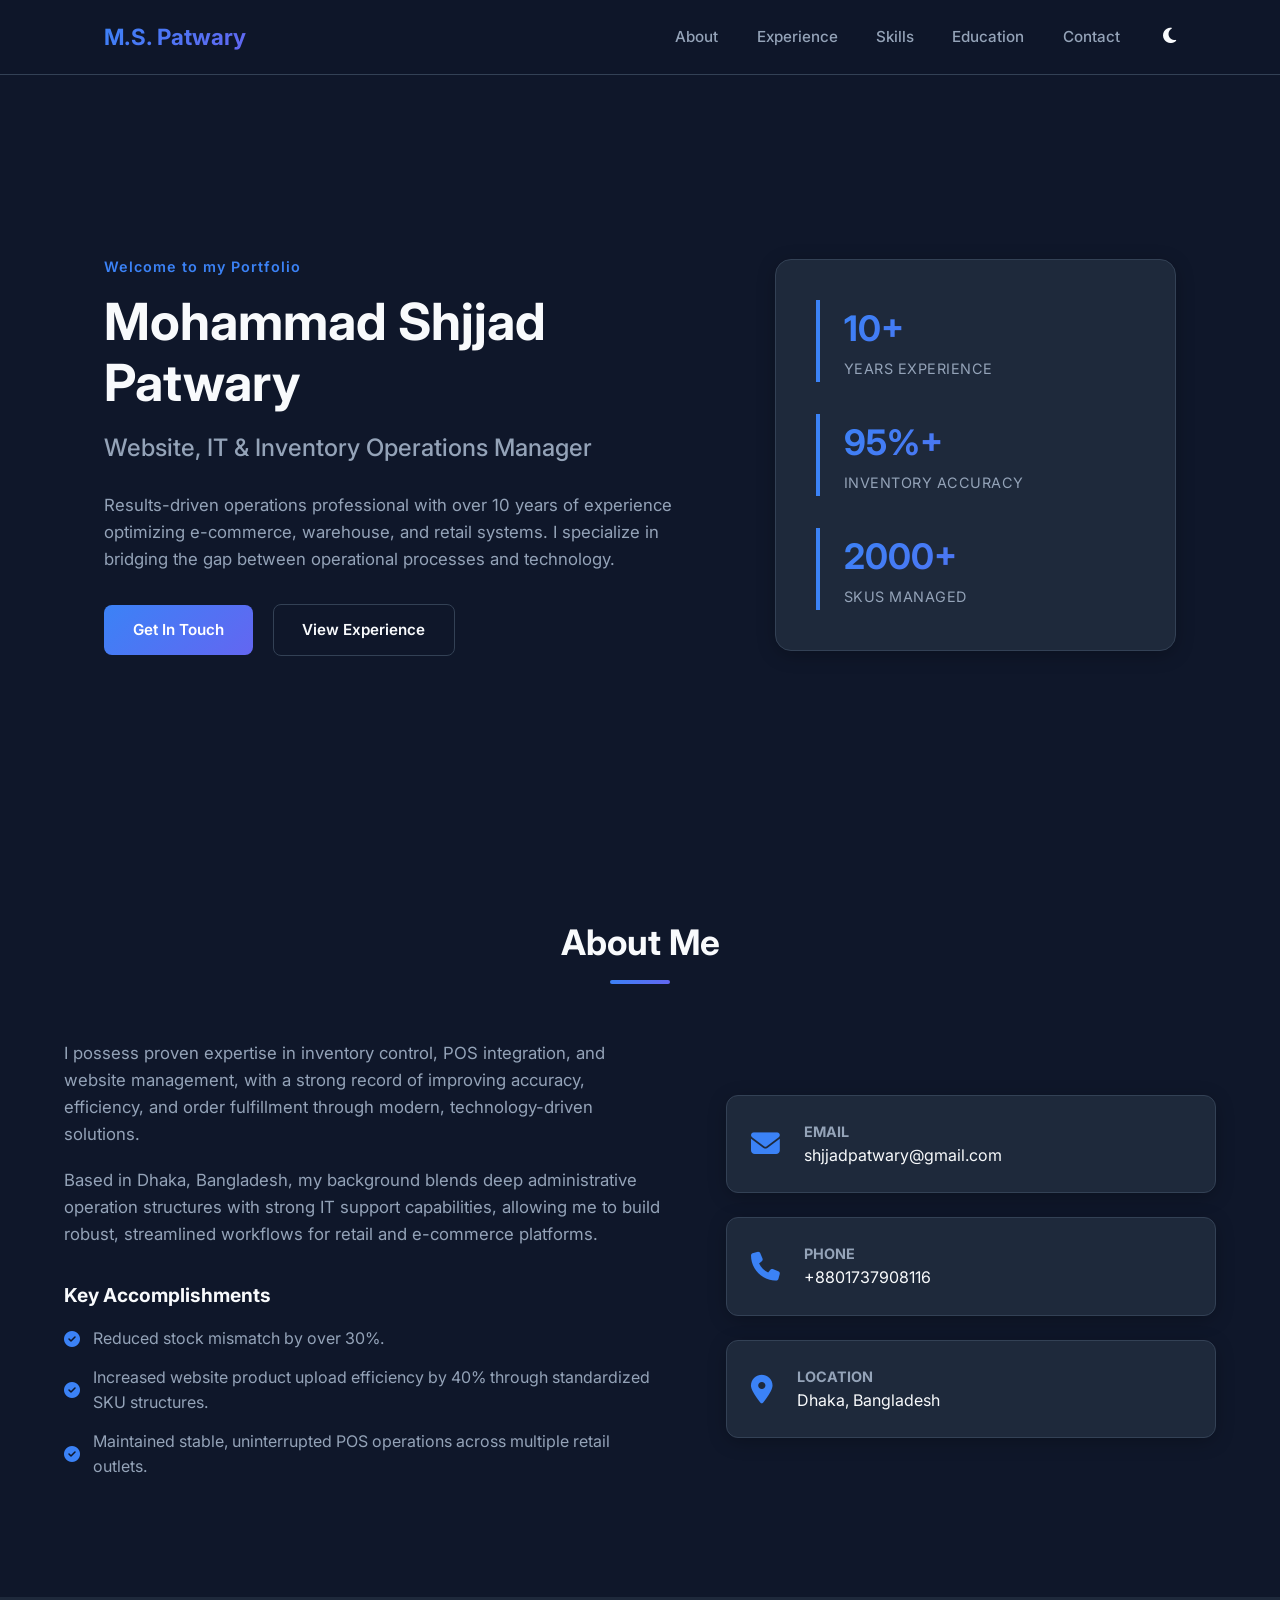
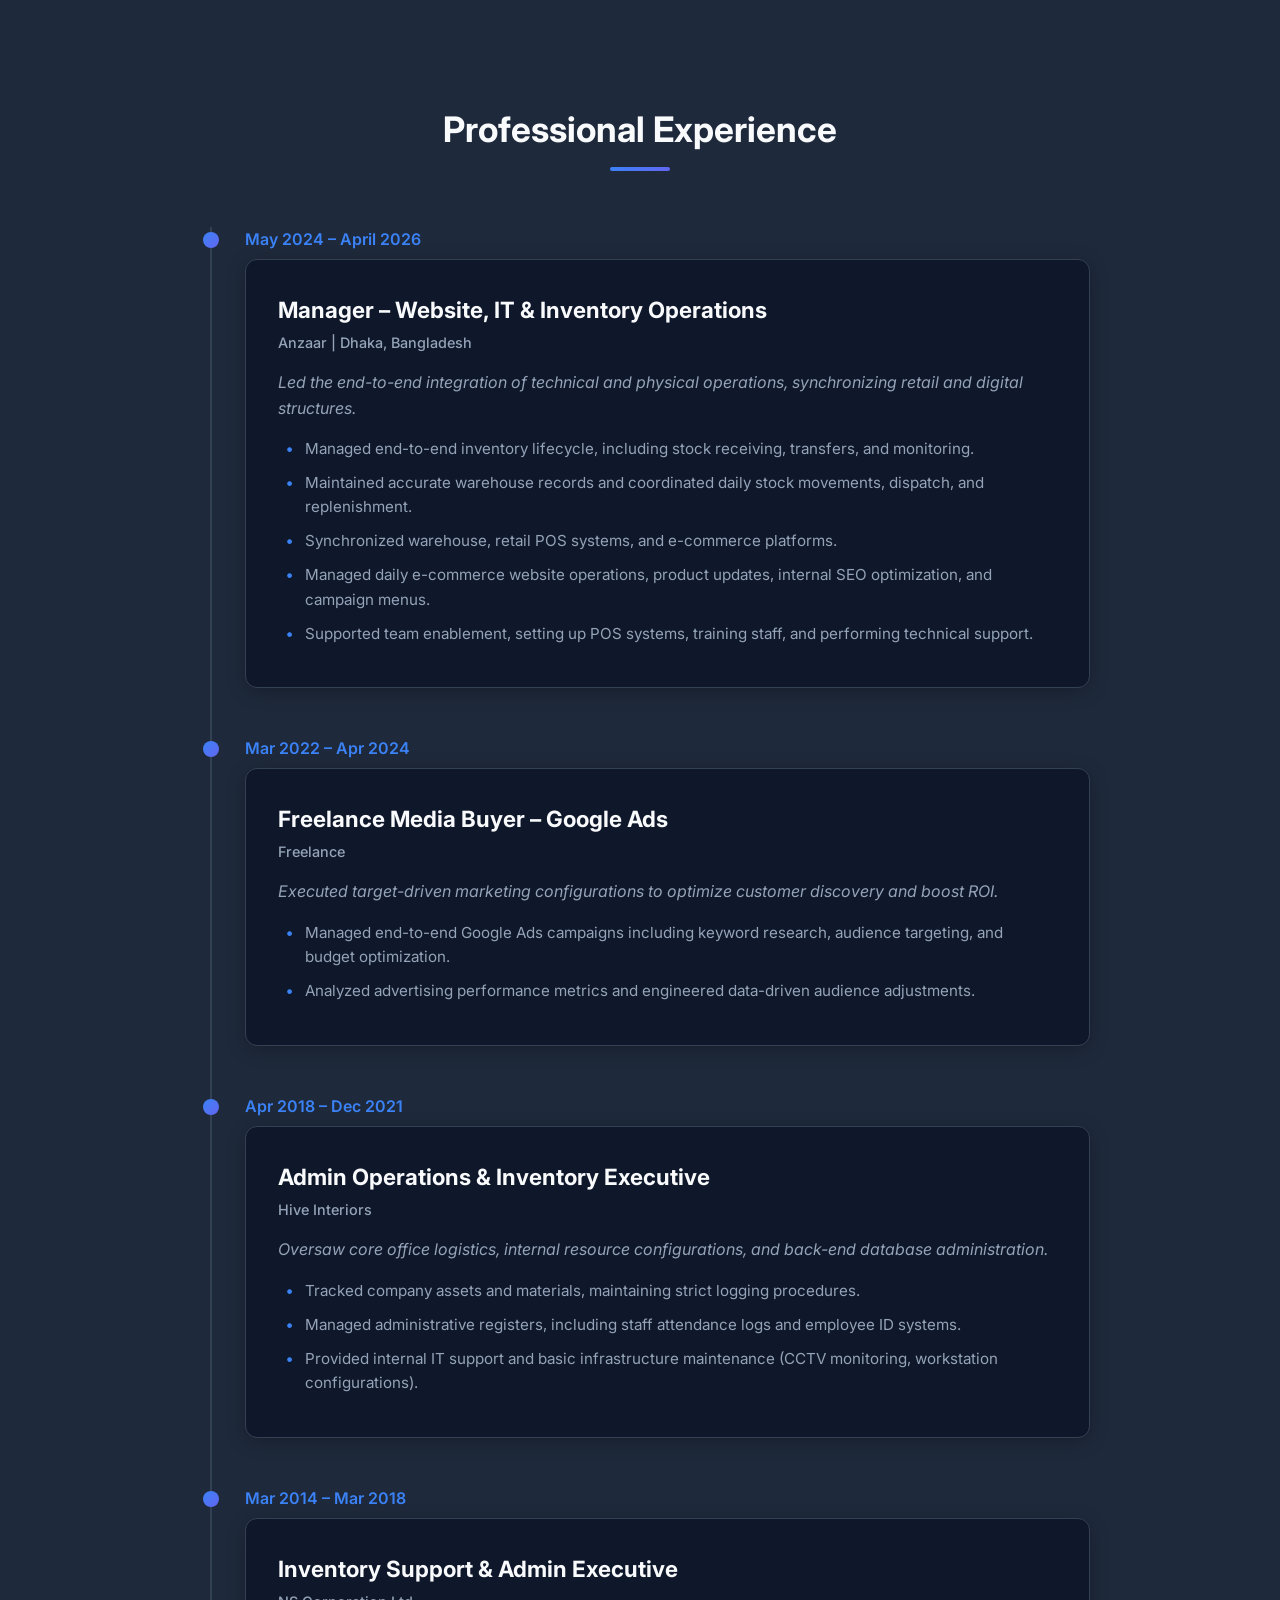
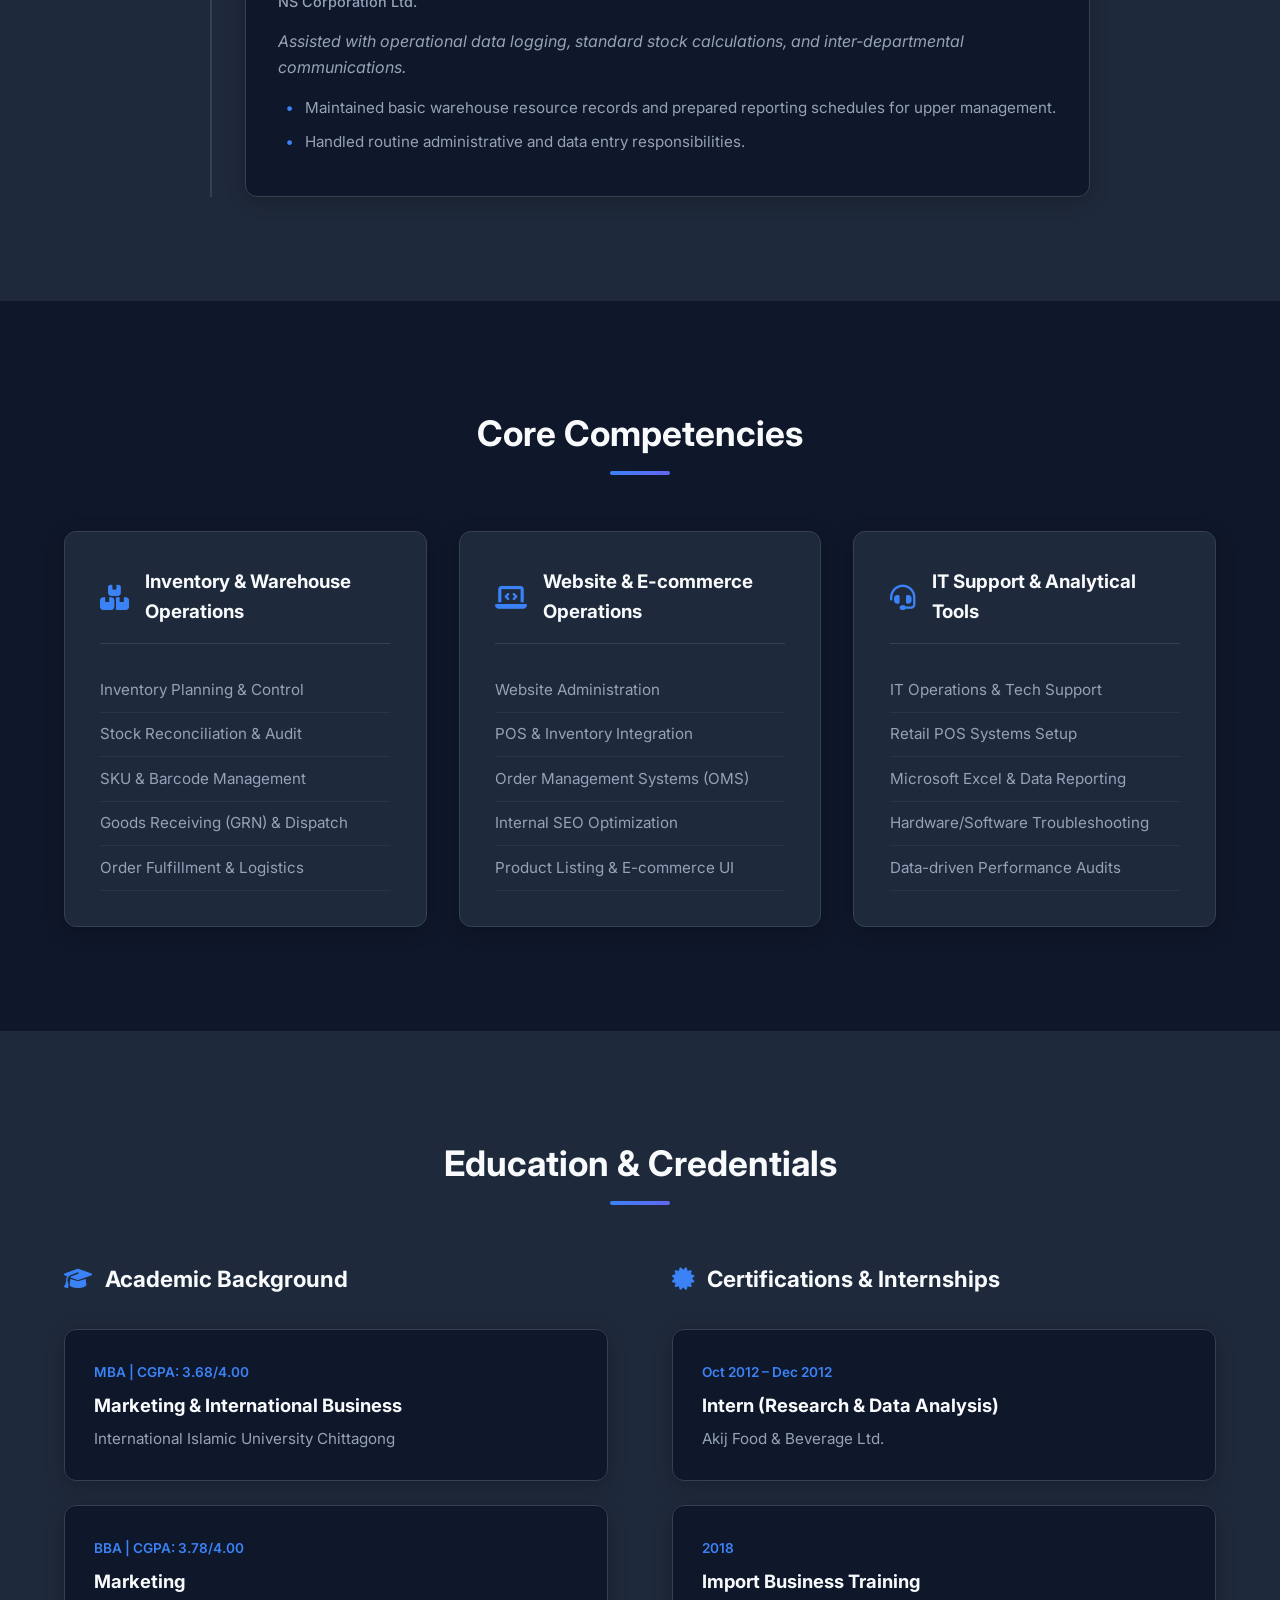
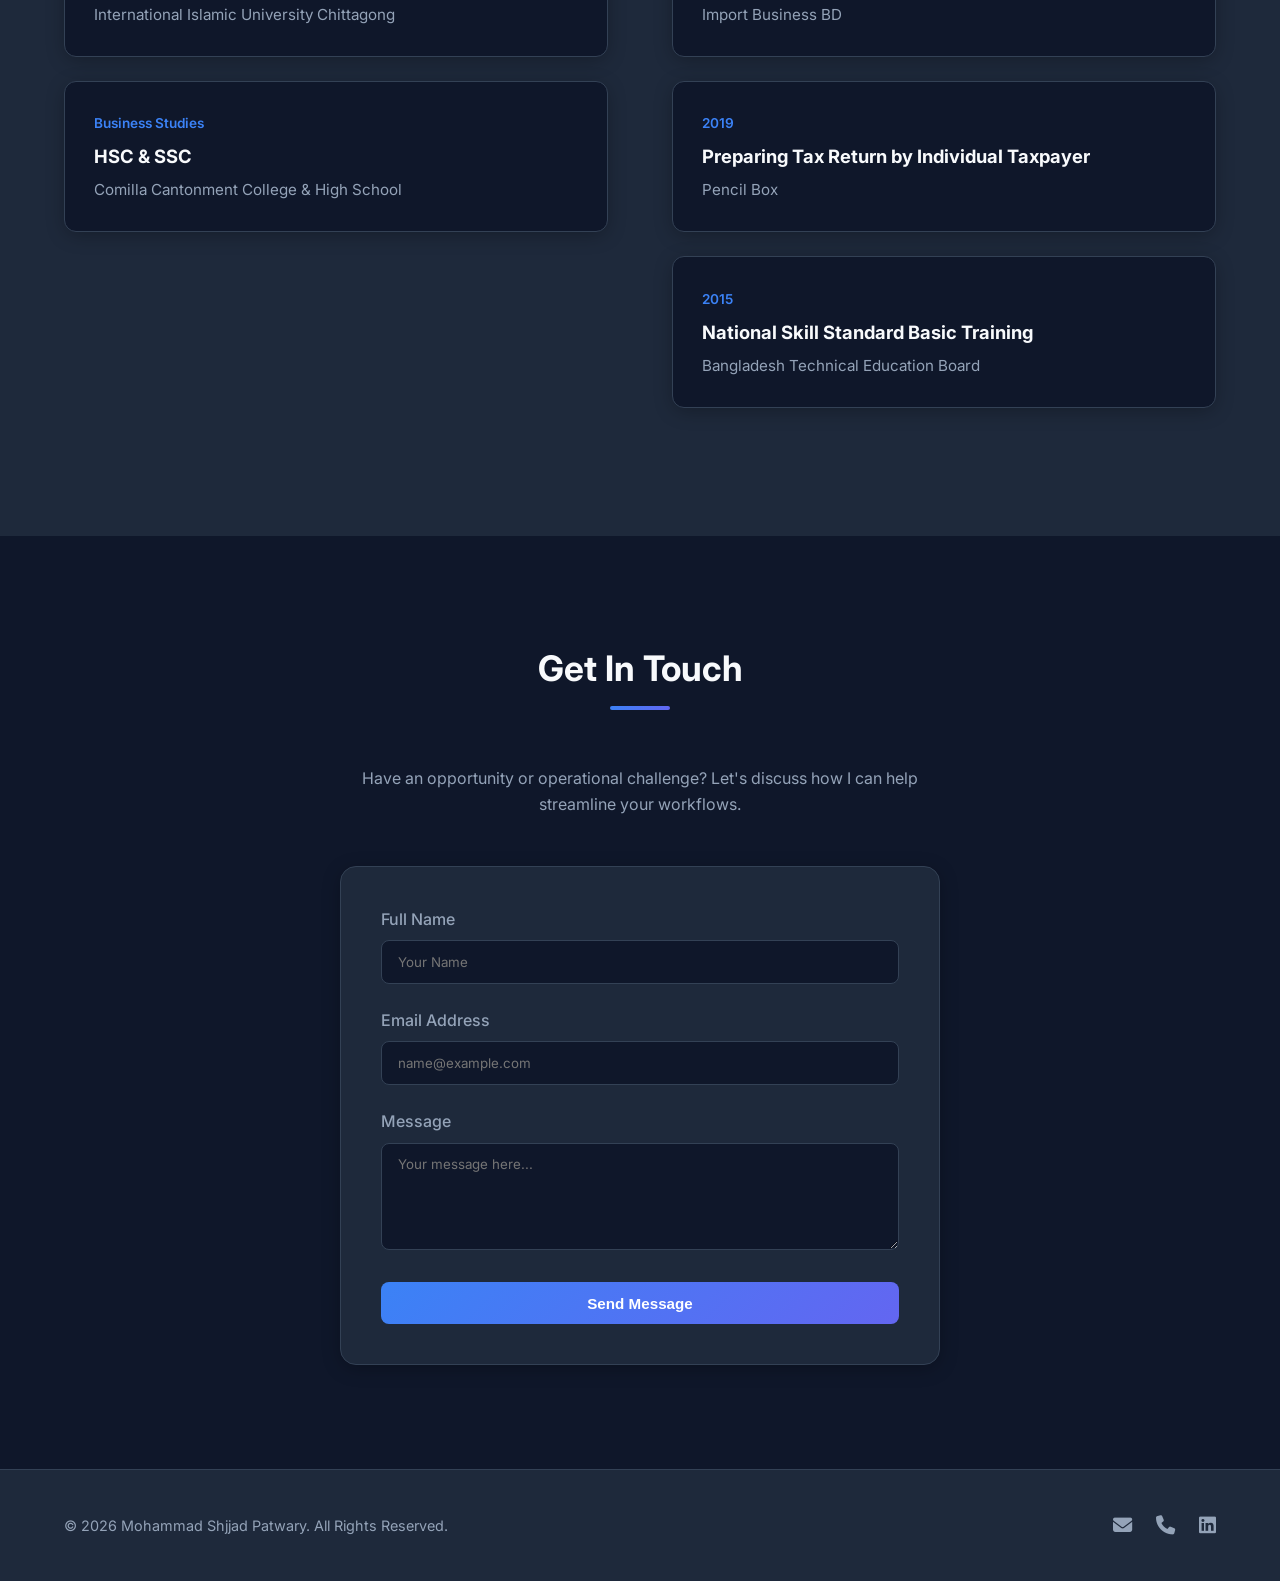
==== index.html @ 84dd2d41 "Initial commit" ====
<!DOCTYPE html>
<html lang="en">
<head>
    <meta charset="UTF-8">
    <meta name="viewport" content="width=device-width, initial-scale=1.0">
    <title>Mohammad Shjjad Patwary | Portfolio</title>
    <!-- Google Fonts -->
    <link rel="preconnect" href="https://fonts.googleapis.com">
    <link rel="preconnect" href="https://fonts.gstatic.com" crossorigin>
    <link href="https://fonts.googleapis.com/css2?family=Inter:wght@300;400;500;600;700&display=swap" rel="stylesheet">
    <!-- FontAwesome for Icons -->
    <link rel="stylesheet" href="https://cdnjs.cloudflare.com/ajax/libs/font-awesome/6.4.0/css/all.min.css">
    <!-- Custom CSS -->
    <link rel="stylesheet" href="style.css">
</head>
<body>

    <!-- Navigation Bar -->
    <nav class="navbar">
        <div class="nav-container">
            <a href="#" class="nav-logo">M.S. Patwary</a>
            <div class="menu-toggle" id="mobile-menu">
                <span class="bar"></span>
                <span class="bar"></span>
                <span class="bar"></span>
            </div>
            <ul class="nav-menu">
                <li><a href="#about" class="nav-link">About</a></li>
                <li><a href="#experience" class="nav-link">Experience</a></li>
                <li><a href="#skills" class="nav-link">Skills</a></li>
                <li><a href="#education" class="nav-link">Education</a></li>
                <li><a href="#contact" class="nav-link">Contact</a></li>
                <li><button id="theme-toggle" class="theme-btn" aria-label="Toggle Theme"><i class="fas fa-moon"></i></button></li>
            </ul>
        </div>
    </nav>

    <!-- Hero Section -->
    <header class="hero">
        <div class="hero-container">
            <div class="hero-text">
                <span class="hero-subtitle">Welcome to my Portfolio</span>
                <h1 class="hero-title">Mohammad Shjjad Patwary</h1>
                <h2 class="hero-role">Website, IT & Inventory Operations Manager</h2>
                <p class="hero-description">
                    Results-driven operations professional with over 10 years of experience optimizing e-commerce, warehouse, and retail systems. I specialize in bridging the gap between operational processes and technology.
                </p>
                <div class="hero-actions">
                    <a href="#contact" class="btn btn-primary">Get In Touch</a>
                    <a href="#experience" class="btn btn-secondary">View Experience</a>
                </div>
            </div>
            <div class="hero-stats-card">
                <div class="stat-item">
                    <span class="stat-number">10+</span>
                    <span class="stat-label">Years Experience</span>
                </div>
                <div class="stat-item">
                    <span class="stat-number">95%+</span>
                    <span class="stat-label">Inventory Accuracy</span>
                </div>
                <div class="stat-item">
                    <span class="stat-number">2000+</span>
                    <span class="stat-label">SKUs Managed</span>
                </div>
            </div>
        </div>
    </header>

    <!-- About Section -->
    <section id="about" class="section">
        <div class="container">
            <h2 class="section-title">About Me</h2>
            <div class="about-grid">
                <div class="about-info">
                    <p>I possess proven expertise in inventory control, POS integration, and website management, with a strong record of improving accuracy, efficiency, and order fulfillment through modern, technology-driven solutions.</p>
                    <p>Based in Dhaka, Bangladesh, my background blends deep administrative operation structures with strong IT support capabilities, allowing me to build robust, streamlined workflows for retail and e-commerce platforms.</p>
                    
                    <div class="key-achievements">
                        <h3>Key Accomplishments</h3>
                        <ul>
                            <li><i class="fas fa-check-circle"></i> Reduced stock mismatch by over 30%.</li>
                            <li><i class="fas fa-check-circle"></i> Increased website product upload efficiency by 40% through standardized SKU structures.</li>
                            <li><i class="fas fa-check-circle"></i> Maintained stable, uninterrupted POS operations across multiple retail outlets.</li>
                        </ul>
                    </div>
                </div>
                <div class="about-quick-details">
                    <div class="detail-card">
                        <i class="fas fa-envelope detail-icon"></i>
                        <div>
                            <h4>Email</h4>
                            <p><a href="mailto:shjjadpatwary@gmail.com">shjjadpatwary@gmail.com</a></p>
                        </div>
                    </div>
                    <div class="detail-card">
                        <i class="fas fa-phone detail-icon"></i>
                        <div>
                            <h4>Phone</h4>
                            <p><a href="tel:+8801737908116">+8801737908116</a></p>
                        </div>
                    </div>
                    <div class="detail-card">
                        <i class="fas fa-map-marker-alt detail-icon"></i>
                        <div>
                            <h4>Location</h4>
                            <p>Dhaka, Bangladesh</p>
                        </div>
                    </div>
                </div>
            </div>
        </div>
    </section>

    <!-- Experience Section -->
    <section id="experience" class="section bg-alt">
        <div class="container">
            <h2 class="section-title">Professional Experience</h2>
            <div class="timeline">
                
                <!-- Experience Item 1 -->
                <div class="timeline-item">
                    <div class="timeline-dot"></div>
                    <div class="timeline-date">May 2024 – April 2026</div>
                    <div class="timeline-content">
                        <h3>Manager – Website, IT & Inventory Operations</h3>
                        <span class="timeline-company">Anzaar | Dhaka, Bangladesh</span>
                        <p class="timeline-summary">Led the end-to-end integration of technical and physical operations, synchronizing retail and digital structures.</p>
                        <ul class="timeline-details">
                            <li>Managed end-to-end inventory lifecycle, including stock receiving, transfers, and monitoring.</li>
                            <li>Maintained accurate warehouse records and coordinated daily stock movements, dispatch, and replenishment.</li>
                            <li>Synchronized warehouse, retail POS systems, and e-commerce platforms.</li>
                            <li>Managed daily e-commerce website operations, product updates, internal SEO optimization, and campaign menus.</li>
                            <li>Supported team enablement, setting up POS systems, training staff, and performing technical support.</li>
                        </ul>
                    </div>
                </div>

                <!-- Experience Item 2 -->
                <div class="timeline-item">
                    <div class="timeline-dot"></div>
                    <div class="timeline-date">Mar 2022 – Apr 2024</div>
                    <div class="timeline-content">
                        <h3>Freelance Media Buyer – Google Ads</h3>
                        <span class="timeline-company">Freelance</span>
                        <p class="timeline-summary">Executed target-driven marketing configurations to optimize customer discovery and boost ROI.</p>
                        <ul class="timeline-details">
                            <li>Managed end-to-end Google Ads campaigns including keyword research, audience targeting, and budget optimization.</li>
                            <li>Analyzed advertising performance metrics and engineered data-driven audience adjustments.</li>
                        </ul>
                    </div>
                </div>

                <!-- Experience Item 3 -->
                <div class="timeline-item">
                    <div class="timeline-dot"></div>
                    <div class="timeline-date">Apr 2018 – Dec 2021</div>
                    <div class="timeline-content">
                        <h3>Admin Operations & Inventory Executive</h3>
                        <span class="timeline-company">Hive Interiors</span>
                        <p class="timeline-summary">Oversaw core office logistics, internal resource configurations, and back-end database administration.</p>
                        <ul class="timeline-details">
                            <li>Tracked company assets and materials, maintaining strict logging procedures.</li>
                            <li>Managed administrative registers, including staff attendance logs and employee ID systems.</li>
                            <li>Provided internal IT support and basic infrastructure maintenance (CCTV monitoring, workstation configurations).</li>
                        </ul>
                    </div>
                </div>

                <!-- Experience Item 4 -->
                <div class="timeline-item">
                    <div class="timeline-dot"></div>
                    <div class="timeline-date">Mar 2014 – Mar 2018</div>
                    <div class="timeline-content">
                        <h3>Inventory Support & Admin Executive</h3>
                        <span class="timeline-company">NS Corporation Ltd.</span>
                        <p class="timeline-summary">Assisted with operational data logging, standard stock calculations, and inter-departmental communications.</p>
                        <ul class="timeline-details">
                            <li>Maintained basic warehouse resource records and prepared reporting schedules for upper management.</li>
                            <li>Handled routine administrative and data entry responsibilities.</li>
                        </ul>
                    </div>
                </div>

            </div>
        </div>
    </section>

    <!-- Skills Section -->
    <section id="skills" class="section">
        <div class="container">
            <h2 class="section-title">Core Competencies</h2>
            <div class="skills-grid">
                
                <div class="skill-category">
                    <div class="category-header">
                        <i class="fas fa-boxes-stacked"></i>
                        <h3>Inventory & Warehouse Operations</h3>
                    </div>
                    <ul class="skill-list">
                        <li>Inventory Planning & Control</li>
                        <li>Stock Reconciliation & Audit</li>
                        <li>SKU & Barcode Management</li>
                        <li>Goods Receiving (GRN) & Dispatch</li>
                        <li>Order Fulfillment & Logistics</li>
                    </ul>
                </div>

                <div class="skill-category">
                    <div class="category-header">
                        <i class="fas fa-laptop-code"></i>
                        <h3>Website & E-commerce Operations</h3>
                    </div>
                    <ul class="skill-list">
                        <li>Website Administration</li>
                        <li>POS & Inventory Integration</li>
                        <li>Order Management Systems (OMS)</li>
                        <li>Internal SEO Optimization</li>
                        <li>Product Listing & E-commerce UI</li>
                    </ul>
                </div>

                <div class="skill-category">
                    <div class="category-header">
                        <i class="fas fa-headset"></i>
                        <h3>IT Support & Analytical Tools</h3>
                    </div>
                    <ul class="skill-list">
                        <li>IT Operations & Tech Support</li>
                        <li>Retail POS Systems Setup</li>
                        <li>Microsoft Excel & Data Reporting</li>
                        <li>Hardware/Software Troubleshooting</li>
                        <li>Data-driven Performance Audits</li>
                    </ul>
                </div>

            </div>
        </div>
    </section>

    <!-- Education & Training Section -->
    <section id="education" class="section bg-alt">
        <div class="container">
            <h2 class="section-title">Education & Credentials</h2>
            <div class="edu-train-grid">
                
                <div class="edu-column">
                    <h3 class="subsection-title"><i class="fas fa-graduation-cap"></i> Academic Background</h3>
                    
                    <div class="edu-card">
                        <span class="edu-date">MBA | CGPA: 3.68/4.00</span>
                        <h4>Marketing & International Business</h4>
                        <p class="school">International Islamic University Chittagong</p>
                    </div>

                    <div class="edu-card">
                        <span class="edu-date">BBA | CGPA: 3.78/4.00</span>
                        <h4>Marketing</h4>
                        <p class="school">International Islamic University Chittagong</p>
                    </div>

                    <div class="edu-card">
                        <span class="edu-date">Business Studies</span>
                        <h4>HSC & SSC</h4>
                        <p class="school">Comilla Cantonment College & High School</p>
                    </div>
                </div>

                <div class="edu-column">
                    <h3 class="subsection-title"><i class="fas fa-certificate"></i> Certifications & Internships</h3>
                    
                    <div class="edu-card">
                        <span class="edu-date">Oct 2012 – Dec 2012</span>
                        <h4>Intern (Research & Data Analysis)</h4>
                        <p class="school">Akij Food & Beverage Ltd.</p>
                    </div>

                    <div class="edu-card">
                        <span class="edu-date">2018</span>
                        <h4>Import Business Training</h4>
                        <p class="school">Import Business BD</p>
                    </div>

                    <div class="edu-card">
                        <span class="edu-date">2019</span>
                        <h4>Preparing Tax Return by Individual Taxpayer</h4>
                        <p class="school">Pencil Box</p>
                    </div>

                    <div class="edu-card">
                        <span class="edu-date">2015</span>
                        <h4>National Skill Standard Basic Training</h4>
                        <p class="school">Bangladesh Technical Education Board</p>
                    </div>
                </div>

            </div>
        </div>
    </section>

    <!-- Contact Section -->
    <section id="contact" class="section">
        <div class="container">
            <h2 class="section-title">Get In Touch</h2>
            <p class="contact-subtitle">Have an opportunity or operational challenge? Let's discuss how I can help streamline your workflows.</p>
            
            <div class="contact-wrapper">
                <div class="contact-form-container">
                    <form id="contact-form" onsubmit="event.preventDefault(); alert('Thank you! Your message mockup has been submitted.');">
                        <div class="form-group">
                            <label for="name">Full Name</label>
                            <input type="text" id="name" required placeholder="Your Name">
                        </div>
                        <div class="form-group">
                            <label for="email">Email Address</label>
                            <input type="email" id="email" required placeholder="name@example.com">
                        </div>
                        <div class="form-group">
                            <label for="message">Message</label>
                            <textarea id="message" rows="5" required placeholder="Your message here..."></textarea>
                        </div>
                        <button type="submit" class="btn btn-primary btn-block">Send Message</button>
                    </form>
                </div>
            </div>
        </div>
    </section>

    <!-- Footer -->
    <footer class="footer">
        <div class="container footer-content">
            <p>&copy; 2026 Mohammad Shjjad Patwary. All Rights Reserved.</p>
            <div class="social-links">
                <a href="mailto:shjjadpatwary@gmail.com" title="Email"><i class="fas fa-envelope"></i></a>
                <a href="tel:+8801737908116" title="Phone"><i class="fas fa-phone"></i></a>
                <a href="#" title="LinkedIn"><i class="fab fa-linkedin"></i></a>
            </div>
        </div>
    </footer>

    <!-- Custom JS -->
    <script src="script.js"></script>
</body>
</html>
---- style.css ----
/* --- Global Variables & Theme Controls --- */
:root {
    --bg-primary: #0f172a;
    --bg-secondary: #1e293b;
    --text-primary: #f8fafc;
    --text-secondary: #94a3b8;
    --accent-color: #3b82f6;
    --accent-gradient: linear-gradient(135deg, #3b82f6 0%, #6366f1 100%);
    --card-shadow: 0 4px 20px -2px rgba(0, 0, 0, 0.3);
    --border-color: #334155;
    --font-family: 'Inter', sans-serif;
    --transition: all 0.3s cubic-bezier(0.4, 0, 0.2, 1);
}

/* Light Mode Variables Override */
[data-theme="light"] {
    --bg-primary: #f8fafc;
    --bg-secondary: #ffffff;
    --text-primary: #0f172a;
    --text-secondary: #475569;
    --accent-color: #2563eb;
    --accent-gradient: linear-gradient(135deg, #2563eb 0%, #4f46e5 100%);
    --card-shadow: 0 4px 20px -2px rgba(15, 23, 42, 0.08);
    --border-color: #e2e8f0;
}

/* --- Base Layout Styles --- */
* {
    margin: 0;
    padding: 0;
    box-sizing: border-box;
}

html {
    scroll-behavior: smooth;
}

body {
    background-color: var(--bg-primary);
    color: var(--text-primary);
    font-family: var(--font-family);
    line-height: 1.6;
    transition: var(--transition);
}

.container {
    width: 90%;
    max-width: 1200px;
    margin: 0 auto;
}

a {
    color: inherit;
    text-decoration: none;
}

/* --- Navigation --- */
.navbar {
    position: fixed;
    top: 0;
    left: 0;
    width: 100%;
    background-color: rgba(15, 23, 42, 0.9);
    backdrop-filter: blur(12px);
    z-index: 1000;
    border-bottom: 1px solid var(--border-color);
    transition: var(--transition);
}

[data-theme="light"] .navbar {
    background-color: rgba(248, 250, 252, 0.9);
}

.nav-container {
    display: flex;
    justify-content: space-between;
    align-items: center;
    max-width: 1200px;
    margin: 0 auto;
    padding: 1.2rem 5%;
}

.nav-logo {
    font-size: 1.4rem;
    font-weight: 700;
    background: var(--accent-gradient);
    -webkit-background-clip: text;
    -webkit-text-fill-color: transparent;
}

.nav-menu {
    display: flex;
    align-items: center;
    list-style: none;
}

.nav-link {
    margin: 0 1.2rem;
    font-weight: 500;
    font-size: 0.95rem;
    color: var(--text-secondary);
    transition: var(--transition);
}

.nav-link:hover {
    color: var(--accent-color);
}

.theme-btn {
    background: none;
    border: none;
    color: var(--text-primary);
    cursor: pointer;
    font-size: 1.1rem;
    margin-left: 1.5rem;
    transition: var(--transition);
}

.theme-btn:hover {
    color: var(--accent-color);
    transform: rotate(15deg);
}

/* --- Hamburger Menu --- */
.menu-toggle {
    display: none;
    cursor: pointer;
}

.menu-toggle .bar {
    display: block;
    width: 25px;
    height: 3px;
    margin: 5px auto;
    background-color: var(--text-primary);
    transition: var(--transition);
}

/* --- Hero Section --- */
.hero {
    min-height: 90vh;
    display: flex;
    align-items: center;
    padding-top: 100px;
}

.hero-container {
    display: grid;
    grid-template-columns: 1.21fr 0.8fr;
    gap: 4rem;
    max-width: 1200px;
    margin: 0 auto;
    padding: 2rem 5%;
    align-items: center;
}

.hero-subtitle {
    display: inline-block;
    color: var(--accent-color);
    font-weight: 600;
    letter-spacing: 1px;
    margin-bottom: 0.8rem;
    font-size: 0.9rem;
}

.hero-title {
    font-size: 3.2rem;
    font-weight: 700;
    line-height: 1.2;
    margin-bottom: 1rem;
}

.hero-role {
    font-size: 1.5rem;
    color: var(--text-secondary);
    font-weight: 500;
    margin-bottom: 1.5rem;
}

.hero-description {
    color: var(--text-secondary);
    font-size: 1.05rem;
    margin-bottom: 2rem;
    max-width: 600px;
}

/* Buttons */
.btn {
    display: inline-block;
    padding: 0.8rem 1.8rem;
    font-weight: 600;
    border-radius: 8px;
    transition: var(--transition);
    cursor: pointer;
    font-size: 0.95rem;
}

.btn-primary {
    background: var(--accent-gradient);
    color: #ffffff;
    border: none;
    margin-right: 1rem;
}

.btn-primary:hover {
    opacity: 0.9;
    transform: translateY(-2px);
}

.btn-secondary {
    background: transparent;
    border: 1.5px solid var(--border-color);
    color: var(--text-primary);
}

.btn-secondary:hover {
    background: var(--border-color);
}

/* Stat Cards */
.hero-stats-card {
    background-color: var(--bg-secondary);
    border: 1px solid var(--border-color);
    border-radius: 16px;
    padding: 2.5rem;
    box-shadow: var(--card-shadow);
    display: flex;
    flex-direction: column;
    gap: 2rem;
}

.stat-item {
    border-left: 4px solid var(--accent-color);
    padding-left: 1.5rem;
}

.stat-number {
    display: block;
    font-size: 2.2rem;
    font-weight: 700;
    background: var(--accent-gradient);
    -webkit-background-clip: text;
    -webkit-text-fill-color: transparent;
}

.stat-label {
    font-size: 0.9rem;
    color: var(--text-secondary);
    text-transform: uppercase;
    letter-spacing: 0.5px;
}

/* --- Sections --- */
.section {
    padding: 6.5rem 0;
}

.bg-alt {
    background-color: var(--bg-secondary);
}

.section-title {
    font-size: 2.2rem;
    font-weight: 700;
    text-align: center;
    margin-bottom: 3.5rem;
    position: relative;
}

.section-title::after {
    content: '';
    display: block;
    width: 60px;
    height: 4px;
    background: var(--accent-gradient);
    margin: 10px auto 0;
    border-radius: 2px;
}

/* About Section */
.about-grid {
    display: grid;
    grid-template-columns: 1.1fr 0.9fr;
    gap: 4rem;
    align-items: center;
}

.about-info p {
    color: var(--text-secondary);
    margin-bottom: 1.2rem;
    font-size: 1.05rem;
}

.key-achievements {
    margin-top: 2rem;
}

.key-achievements h3 {
    font-size: 1.2rem;
    margin-bottom: 1rem;
}

.key-achievements ul {
    list-style: none;
}

.key-achievements li {
    display: flex;
    align-items: center;
    gap: 0.8rem;
    margin-bottom: 0.8rem;
    color: var(--text-secondary);
}

.key-achievements li i {
    color: var(--accent-color);
}

.about-quick-details {
    display: flex;
    flex-direction: column;
    gap: 1.5rem;
}

.detail-card {
    background-color: var(--bg-secondary);
    border: 1px solid var(--border-color);
    padding: 1.5rem;
    border-radius: 12px;
    display: flex;
    align-items: center;
    gap: 1.5rem;
    box-shadow: var(--card-shadow);
    transition: var(--transition);
}

.detail-card:hover {
    transform: translateY(-3px);
}

.detail-icon {
    font-size: 1.8rem;
    color: var(--accent-color);
}

.detail-card h4 {
    font-size: 0.9rem;
    color: var(--text-secondary);
    text-transform: uppercase;
}

/* Timeline Experience */
.timeline {
    position: relative;
    max-width: 900px;
    margin: 0 auto;
}

.timeline::after {
    content: '';
    position: absolute;
    width: 2px;
    background-color: var(--border-color);
    top: 0;
    bottom: 0;
    left: 20px;
}

.timeline-item {
    position: relative;
    padding-left: 55px;
    margin-bottom: 3rem;
}

.timeline-item:last-child {
    margin-bottom: 0;
}

.timeline-dot {
    position: absolute;
    width: 16px;
    height: 16px;
    background: var(--accent-gradient);
    border-radius: 50%;
    left: 13px;
    top: 5px;
    z-index: 10;
}

.timeline-date {
    font-weight: 600;
    color: var(--accent-color);
    margin-bottom: 0.4rem;
}

.timeline-content {
    background-color: var(--bg-primary);
    border: 1px solid var(--border-color);
    border-radius: 12px;
    padding: 2rem;
    box-shadow: var(--card-shadow);
}

.timeline-content h3 {
    font-size: 1.4rem;
    margin-bottom: 0.2rem;
}

.timeline-company {
    display: block;
    color: var(--text-secondary);
    font-size: 0.9rem;
    margin-bottom: 1rem;
    font-weight: 500;
}

.timeline-summary {
    font-style: italic;
    color: var(--text-secondary);
    margin-bottom: 1rem;
}

.timeline-details {
    list-style: none;
    padding-left: 0.5rem;
}

.timeline-details li {
    position: relative;
    padding-left: 1.2rem;
    margin-bottom: 0.6rem;
    color: var(--text-secondary);
    font-size: 0.95rem;
}

.timeline-details li::before {
    content: '•';
    color: var(--accent-color);
    position: absolute;
    left: 0;
    font-weight: bold;
}

/* Skills Competencies */
.skills-grid {
    display: grid;
    grid-template-columns: repeat(auto-fit, minmax(300px, 1fr));
    gap: 2rem;
}

.skill-category {
    background-color: var(--bg-secondary);
    border: 1px solid var(--border-color);
    border-radius: 12px;
    padding: 2.2rem;
    box-shadow: var(--card-shadow);
    transition: var(--transition);
}

.skill-category:hover {
    transform: translateY(-5px);
}

.category-header {
    display: flex;
    align-items: center;
    gap: 1rem;
    margin-bottom: 1.5rem;
    border-bottom: 1px solid var(--border-color);
    padding-bottom: 1rem;
}

.category-header i {
    font-size: 1.6rem;
    color: var(--accent-color);
}

.skill-list {
    list-style: none;
}

.skill-list li {
    padding: 0.6rem 0;
    border-bottom: 1px solid rgba(255, 255, 255, 0.05);
    color: var(--text-secondary);
    font-size: 0.95rem;
}

[data-theme="light"] .skill-list li {
    border-bottom: 1px solid rgba(0, 0, 0, 0.05);
}

/* Education and Certifications */
.edu-train-grid {
    display: grid;
    grid-template-columns: 1fr 1fr;
    gap: 4rem;
}

.subsection-title {
    font-size: 1.4rem;
    margin-bottom: 2rem;
    display: flex;
    align-items: center;
    gap: 0.8rem;
}

.subsection-title i {
    color: var(--accent-color);
}

.edu-card {
    background-color: var(--bg-primary);
    border: 1px solid var(--border-color);
    padding: 1.8rem;
    border-radius: 12px;
    margin-bottom: 1.5rem;
    box-shadow: var(--card-shadow);
    transition: var(--transition);
}

.edu-card:hover {
    transform: scale(1.01);
}

.edu-date {
    color: var(--accent-color);
    font-weight: 600;
    font-size: 0.85rem;
}

.edu-card h4 {
    font-size: 1.15rem;
    margin: 0.4rem 0;
}

.school {
    color: var(--text-secondary);
    font-size: 0.95rem;
}

/* Contact Form */
.contact-subtitle {
    text-align: center;
    color: var(--text-secondary);
    margin-bottom: 3rem;
    max-width: 600px;
    margin-left: auto;
    margin-right: auto;
}

.contact-wrapper {
    max-width: 600px;
    margin: 0 auto;
}

.contact-form-container {
    background-color: var(--bg-secondary);
    border: 1px solid var(--border-color);
    padding: 2.5rem;
    border-radius: 16px;
    box-shadow: var(--card-shadow);
}

.form-group {
    margin-bottom: 1.5rem;
}

.form-group label {
    display: block;
    margin-bottom: 0.5rem;
    font-weight: 500;
    color: var(--text-secondary);
}

.form-group input, .form-group textarea {
    width: 100%;
    padding: 0.8rem 1rem;
    border: 1px solid var(--border-color);
    border-radius: 8px;
    background-color: var(--bg-primary);
    color: var(--text-primary);
    outline: none;
    font-family: var(--font-family);
    transition: var(--transition);
}

.form-group input:focus, .form-group textarea:focus {
    border-color: var(--accent-color);
}

.btn-block {
    width: 100%;
}

/* Footer */
.footer {
    background-color: var(--bg-secondary);
    border-top: 1px solid var(--border-color);
    padding: 2.5rem 0;
    text-align: center;
}

.footer-content {
    display: flex;
    justify-content: space-between;
    align-items: center;
    flex-wrap: wrap;
    gap: 1.5rem;
}

.footer-content p {
    color: var(--text-secondary);
    font-size: 0.9rem;
}

.social-links {
    display: flex;
    gap: 1.5rem;
}

.social-links a {
    color: var(--text-secondary);
    font-size: 1.2rem;
    transition: var(--transition);
}

.social-links a:hover {
    color: var(--accent-color);
}


/* --- Responsive Media Queries --- */
@media (max-width: 992px) {
    .hero-container {
        grid-template-columns: 1fr;
        gap: 3rem;
        text-align: center;
    }
    .hero-description {
        margin-left: auto;
        margin-right: auto;
    }
    .about-grid {
        grid-template-columns: 1fr;
        gap: 3rem;
    }
    .edu-train-grid {
        grid-template-columns: 1fr;
        gap: 3rem;
    }
}

@media (max-width: 768px) {
    .menu-toggle {
        display: block;
    }
    .nav-menu {
        position: fixed;
        left: -100%;
        top: 70px;
        flex-direction: column;
        background-color: var(--bg-secondary);
        width: 100%;
        text-align: center;
        transition: 0.3s;
        box-shadow: 0 10px 20px rgba(0,0,0,0.1);
        border-bottom: 1px solid var(--border-color);
        padding: 2rem 0;
    }
    .nav-menu.active {
        left: 0;
    }
    .nav-link {
        margin: 1.5rem 0;
        display: block;
    }
    .theme-btn {
        margin-left: 0;
        margin-top: 1rem;
    }
    .hero-title {
        font-size: 2.5rem;
    }
    .timeline::after {
        left: 20px;
    }
    .footer-content {
        flex-direction: column;
    }
}
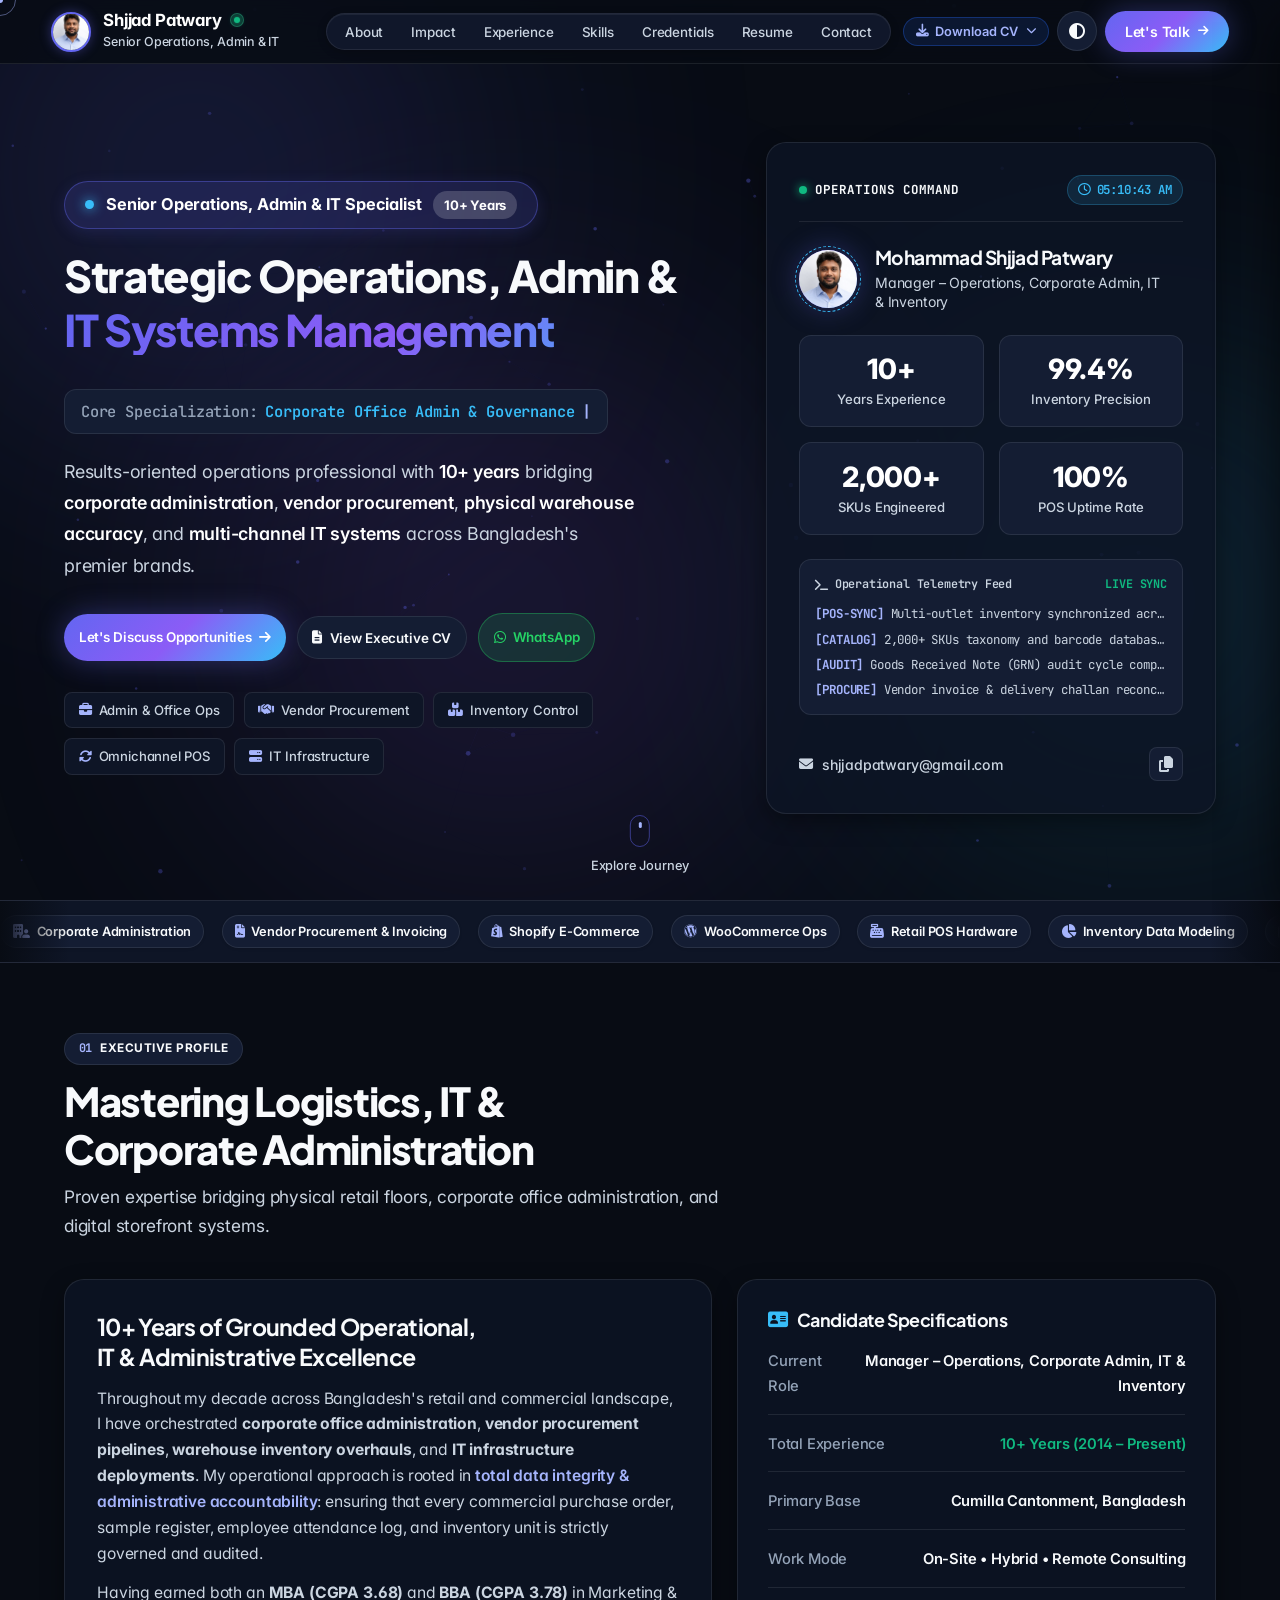
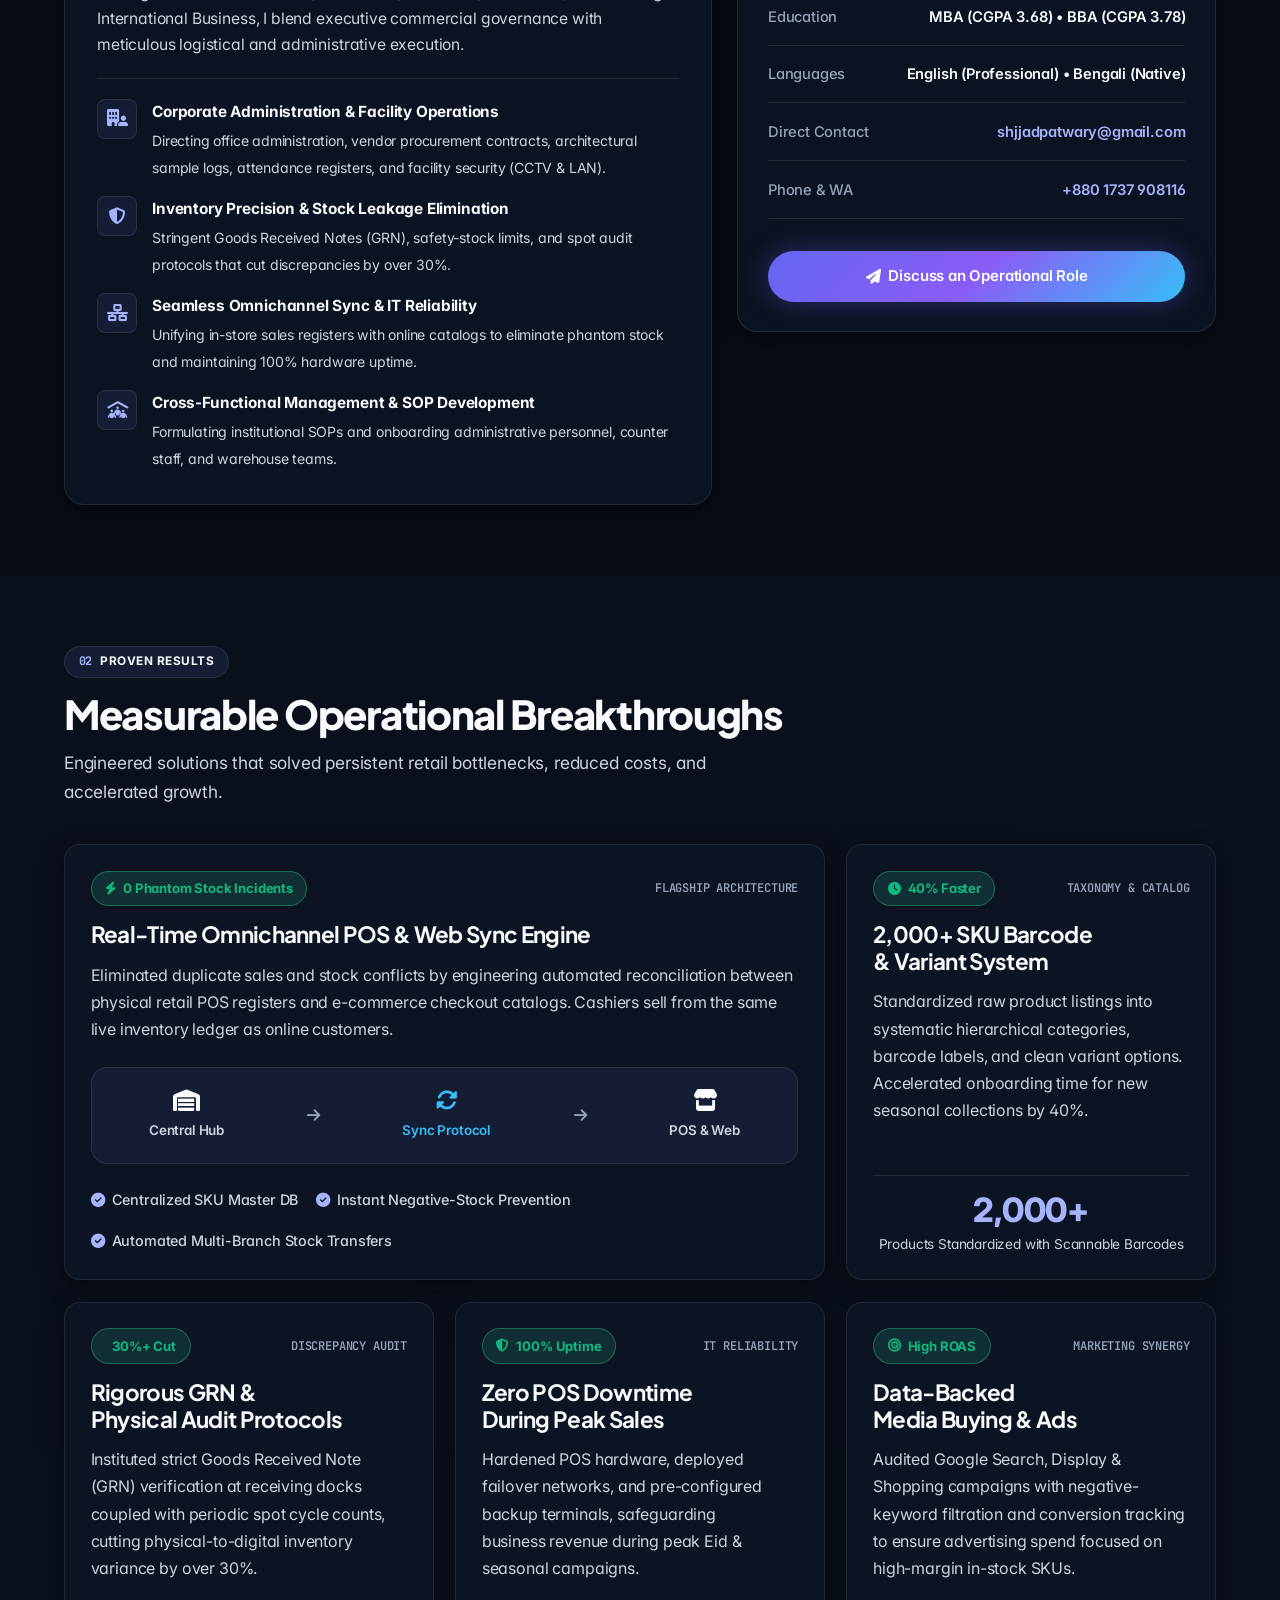
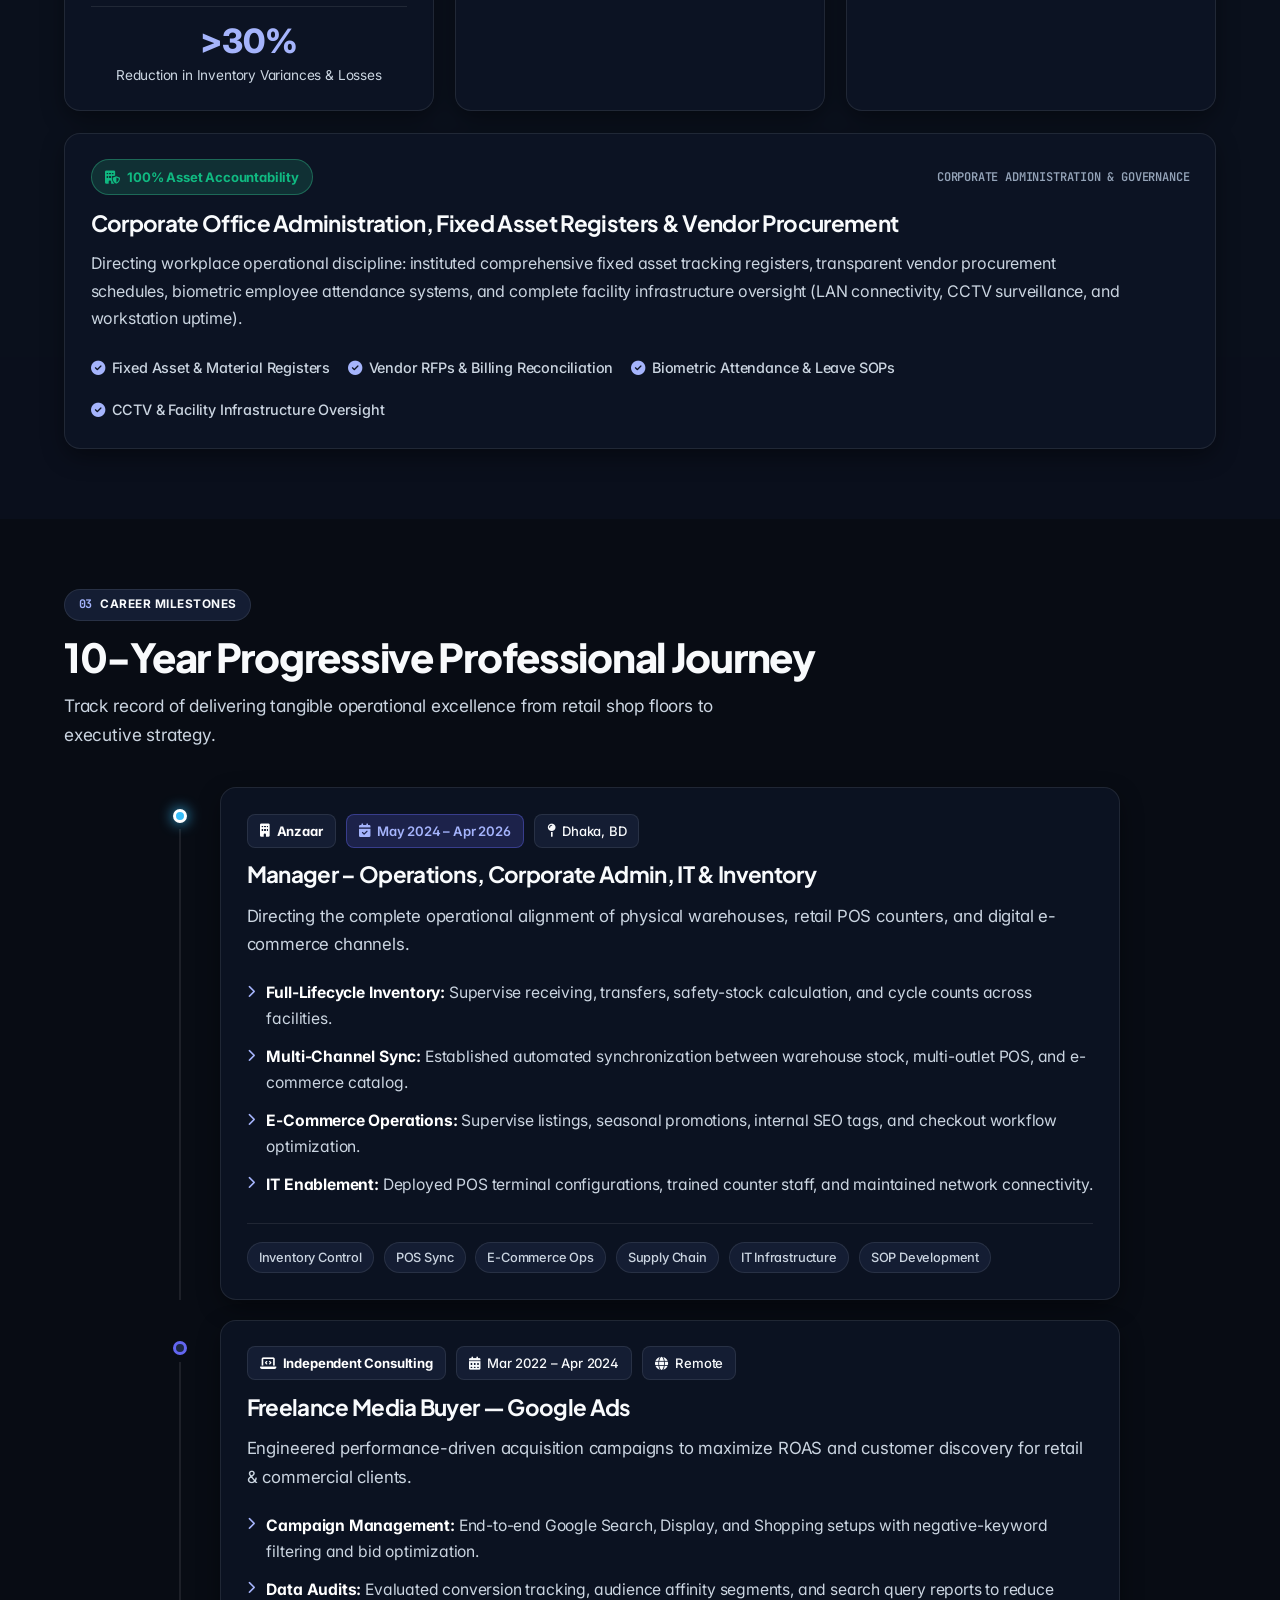
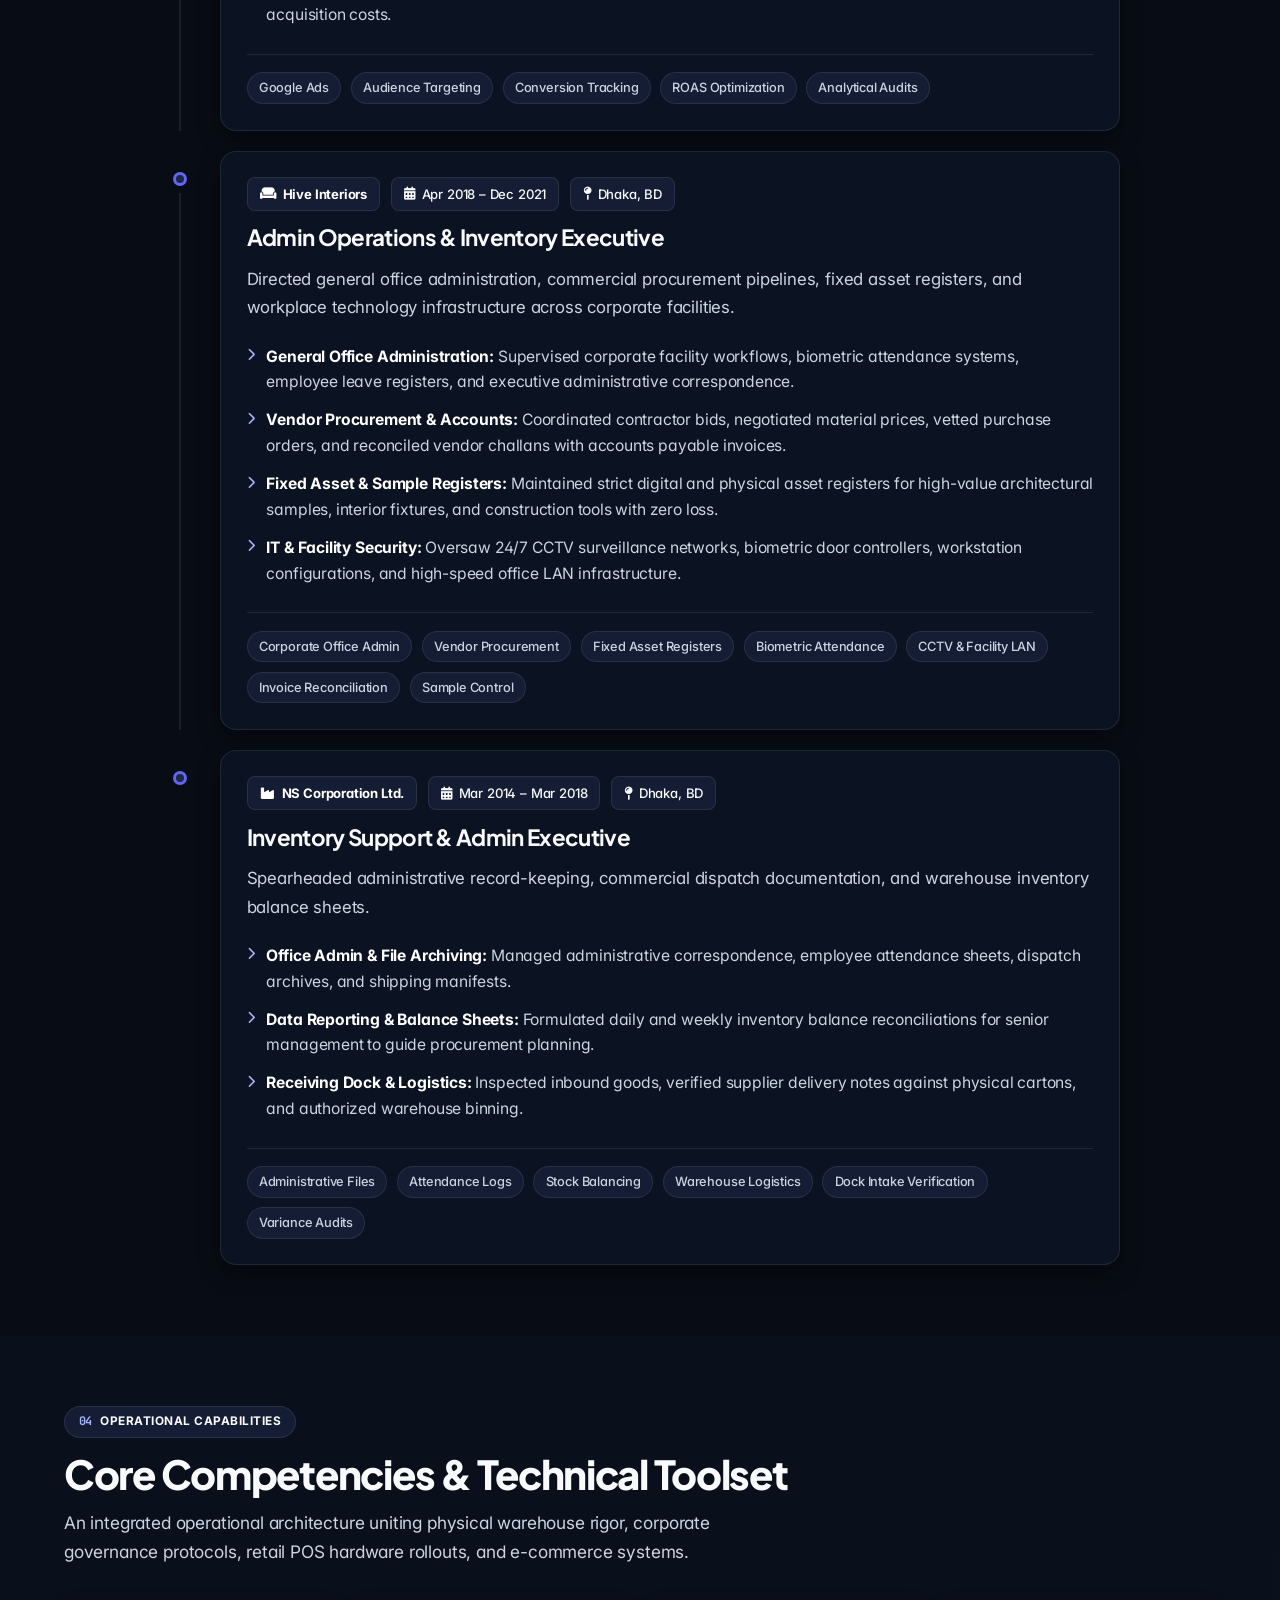
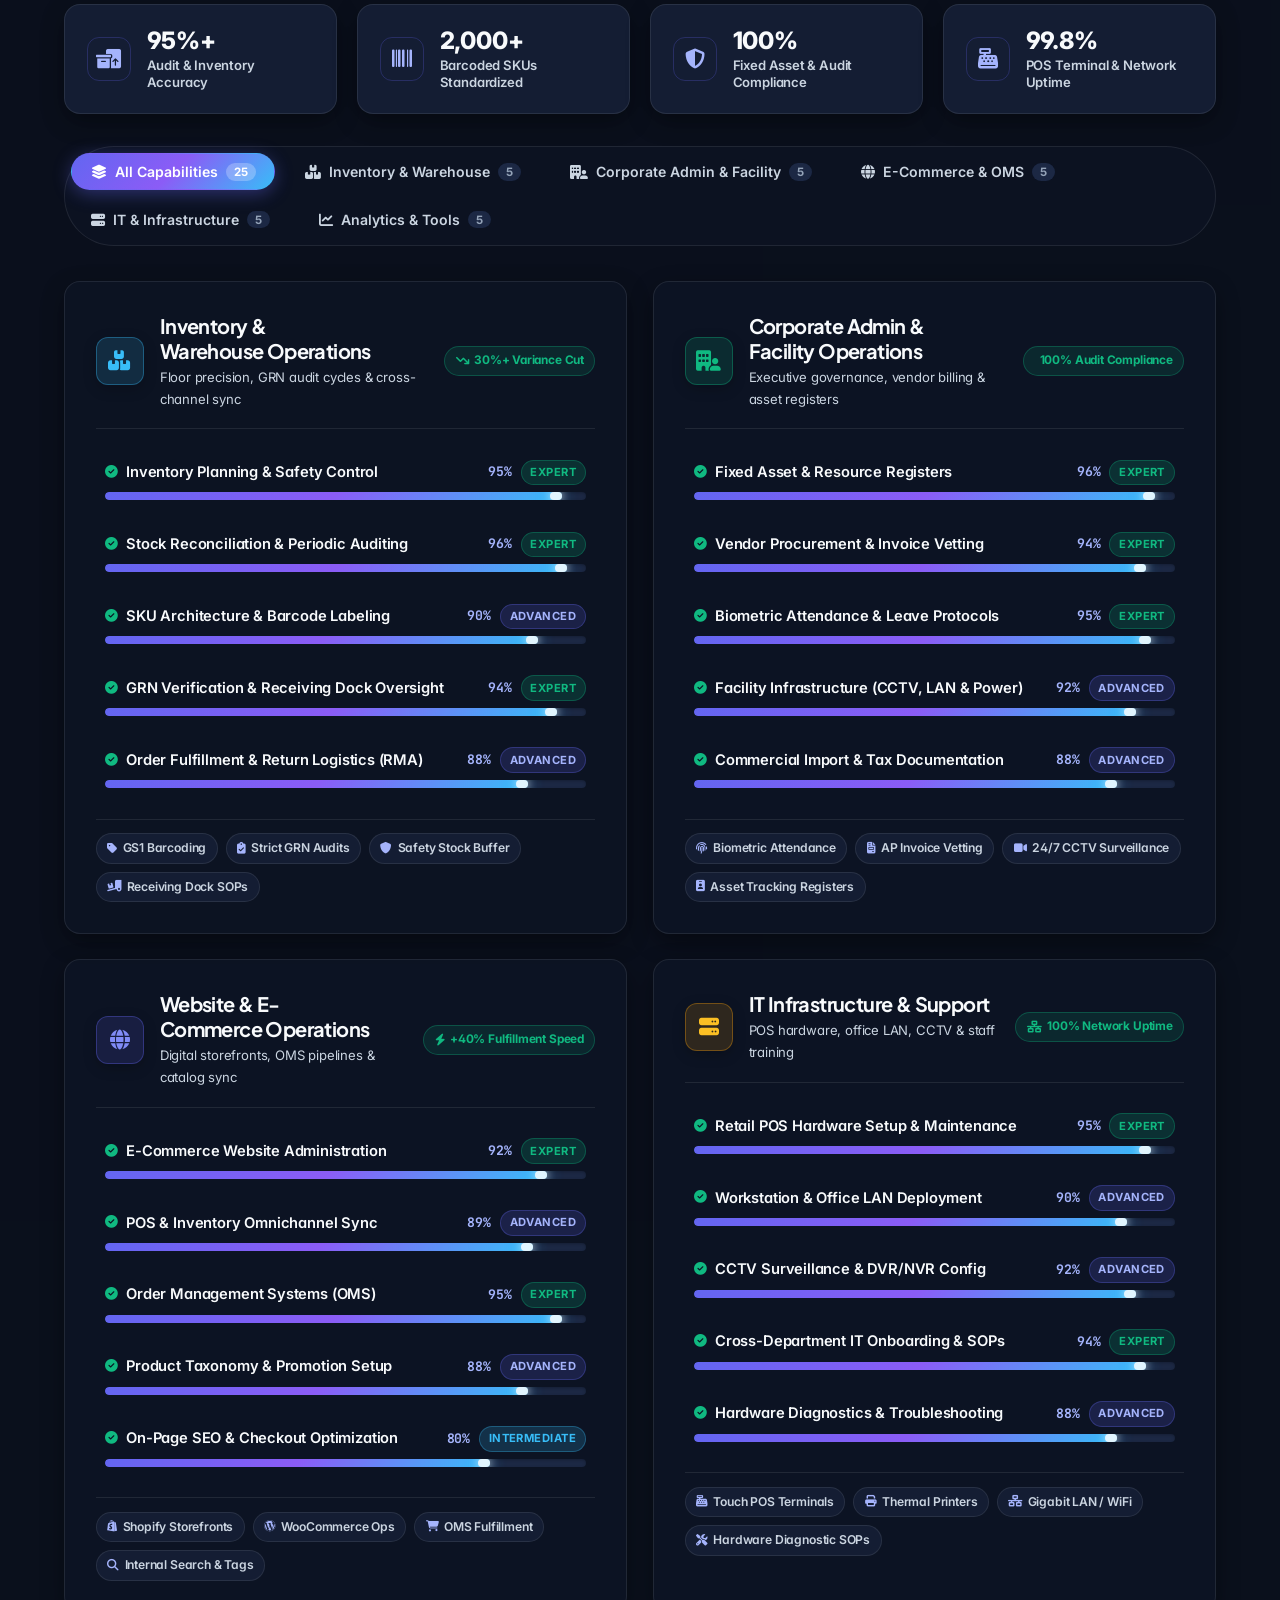
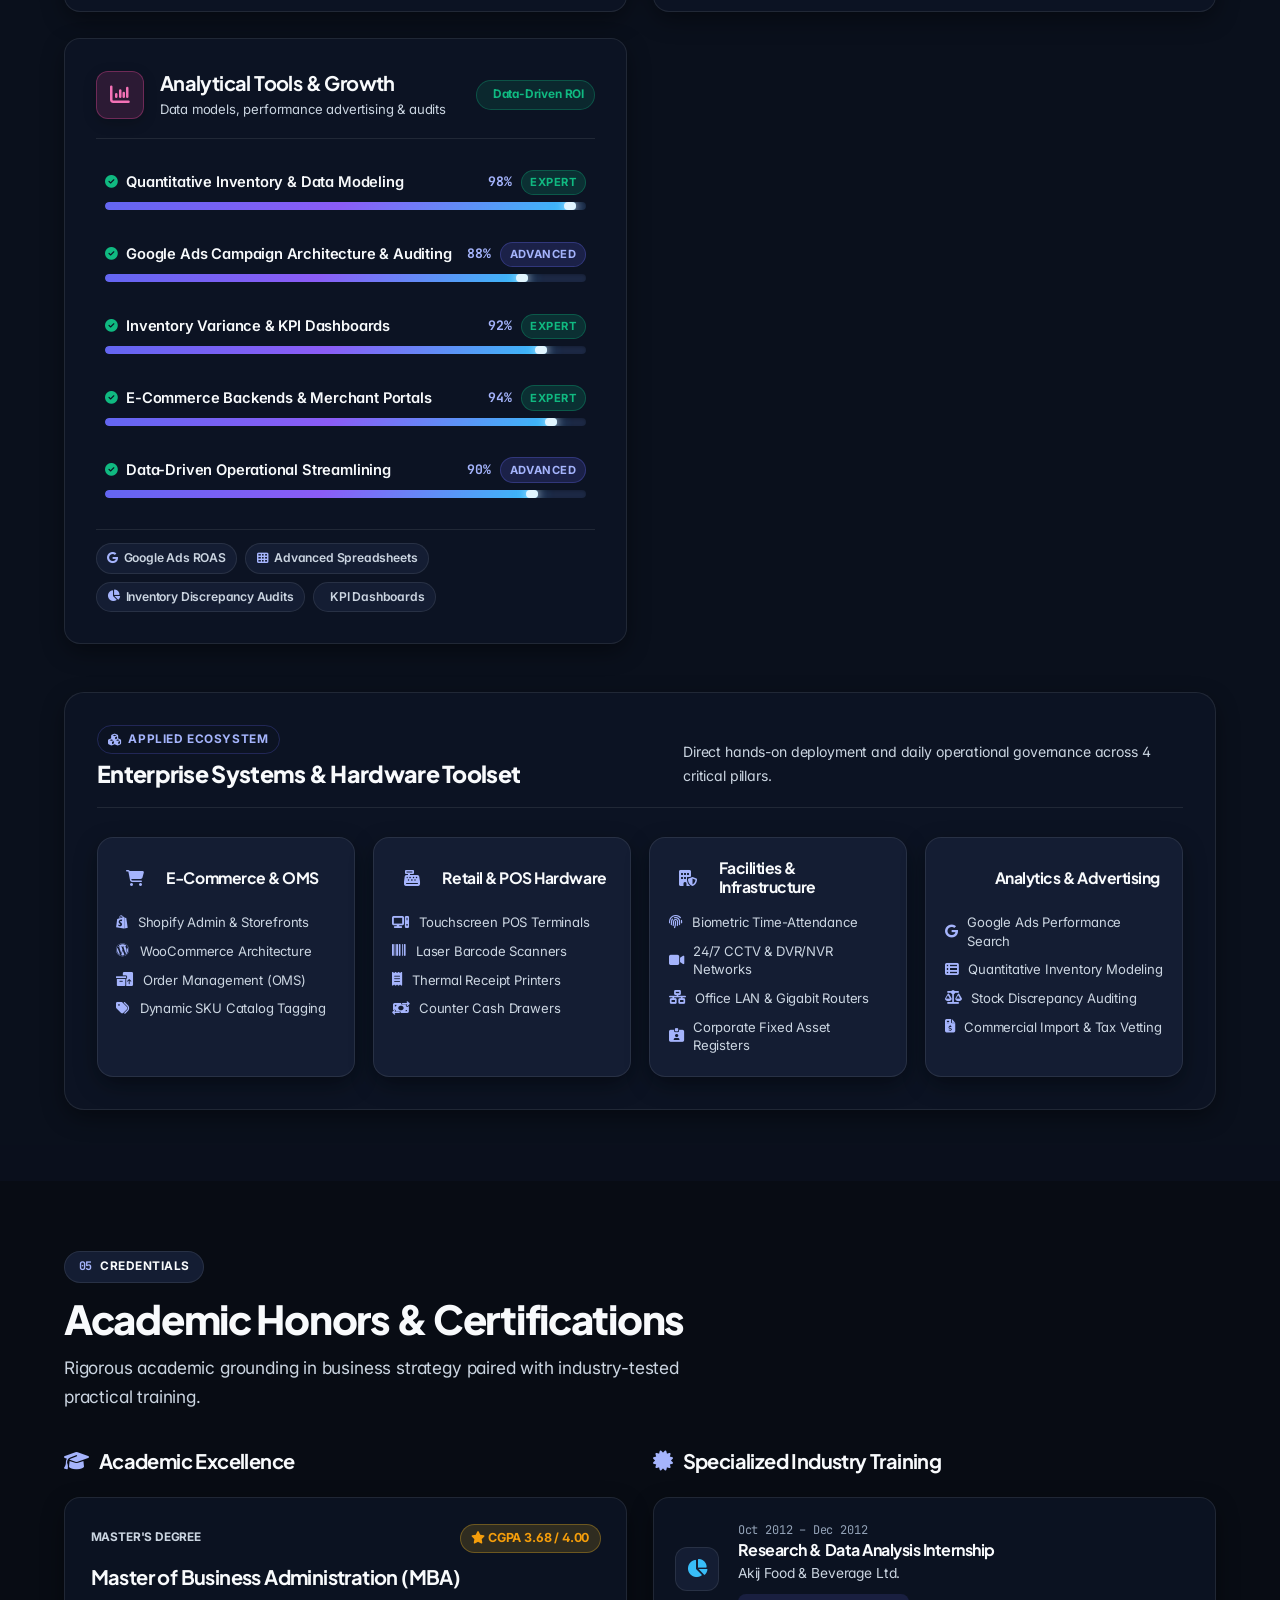
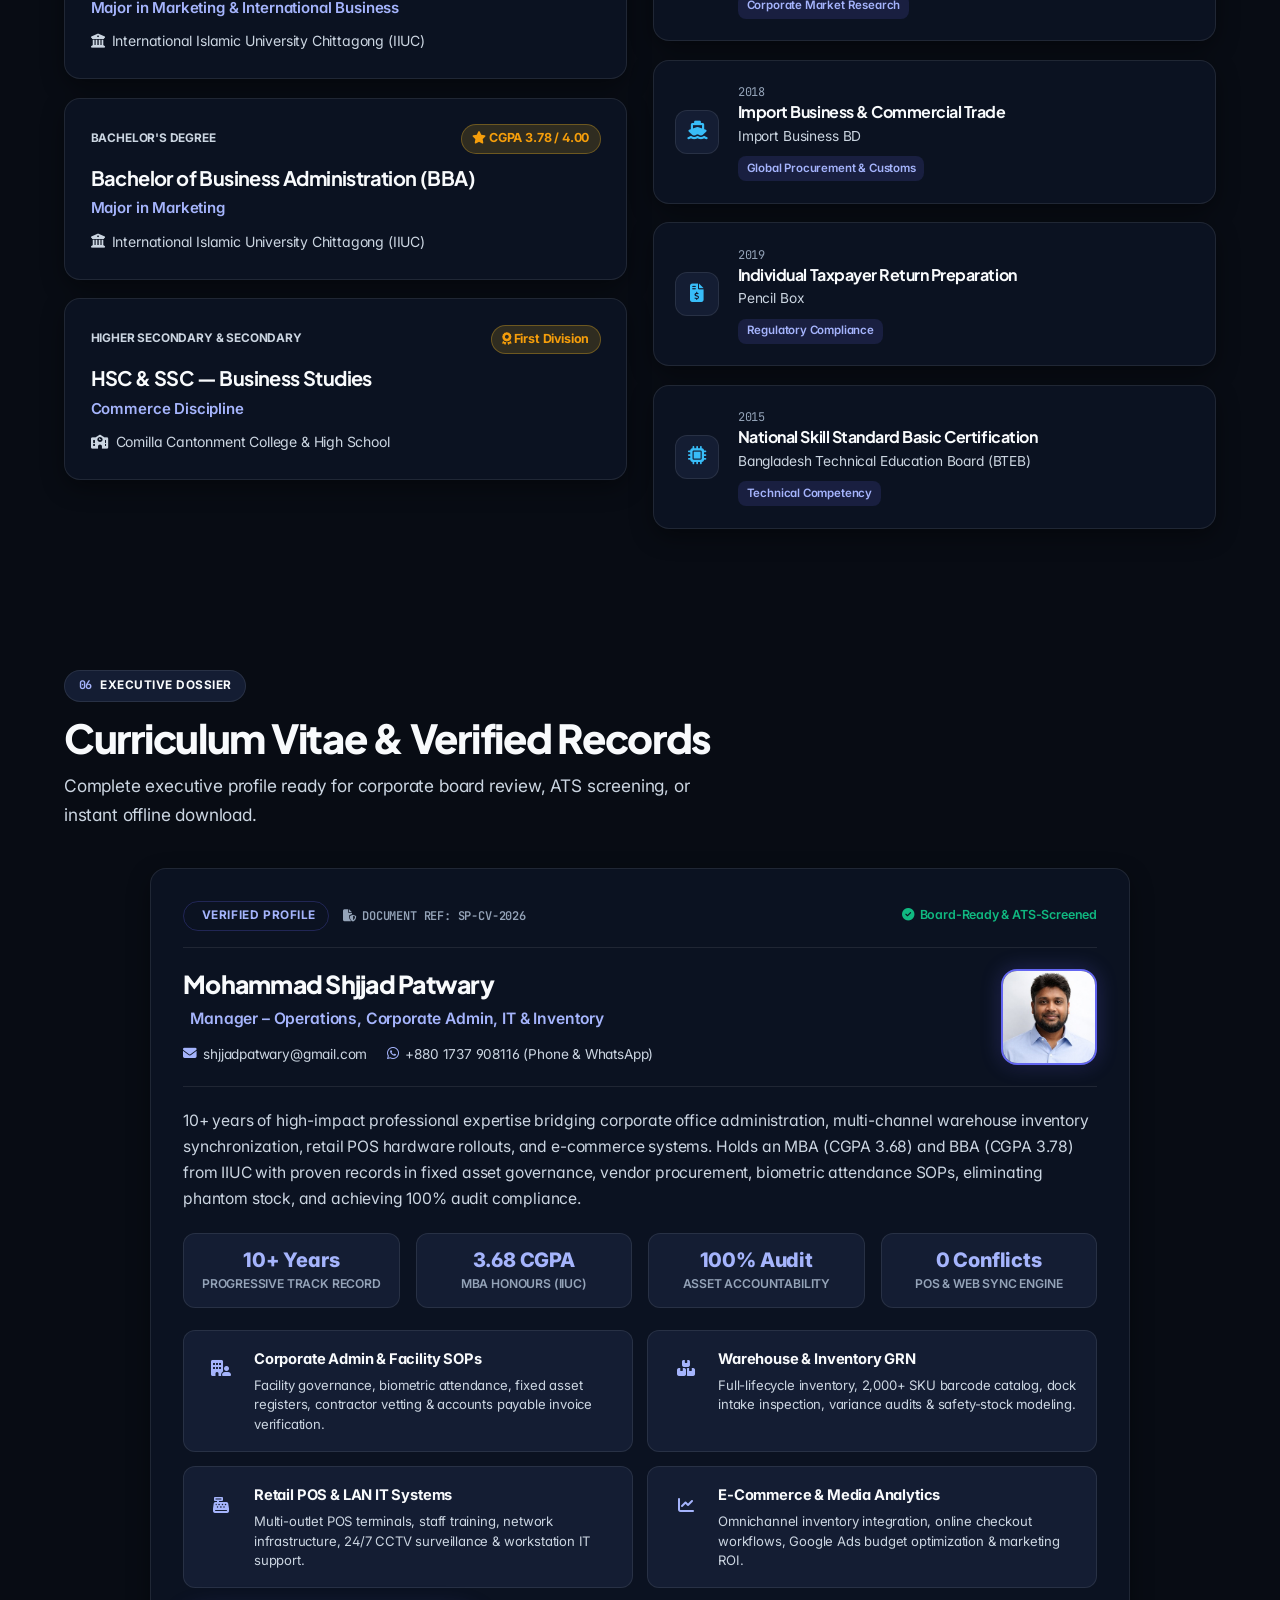
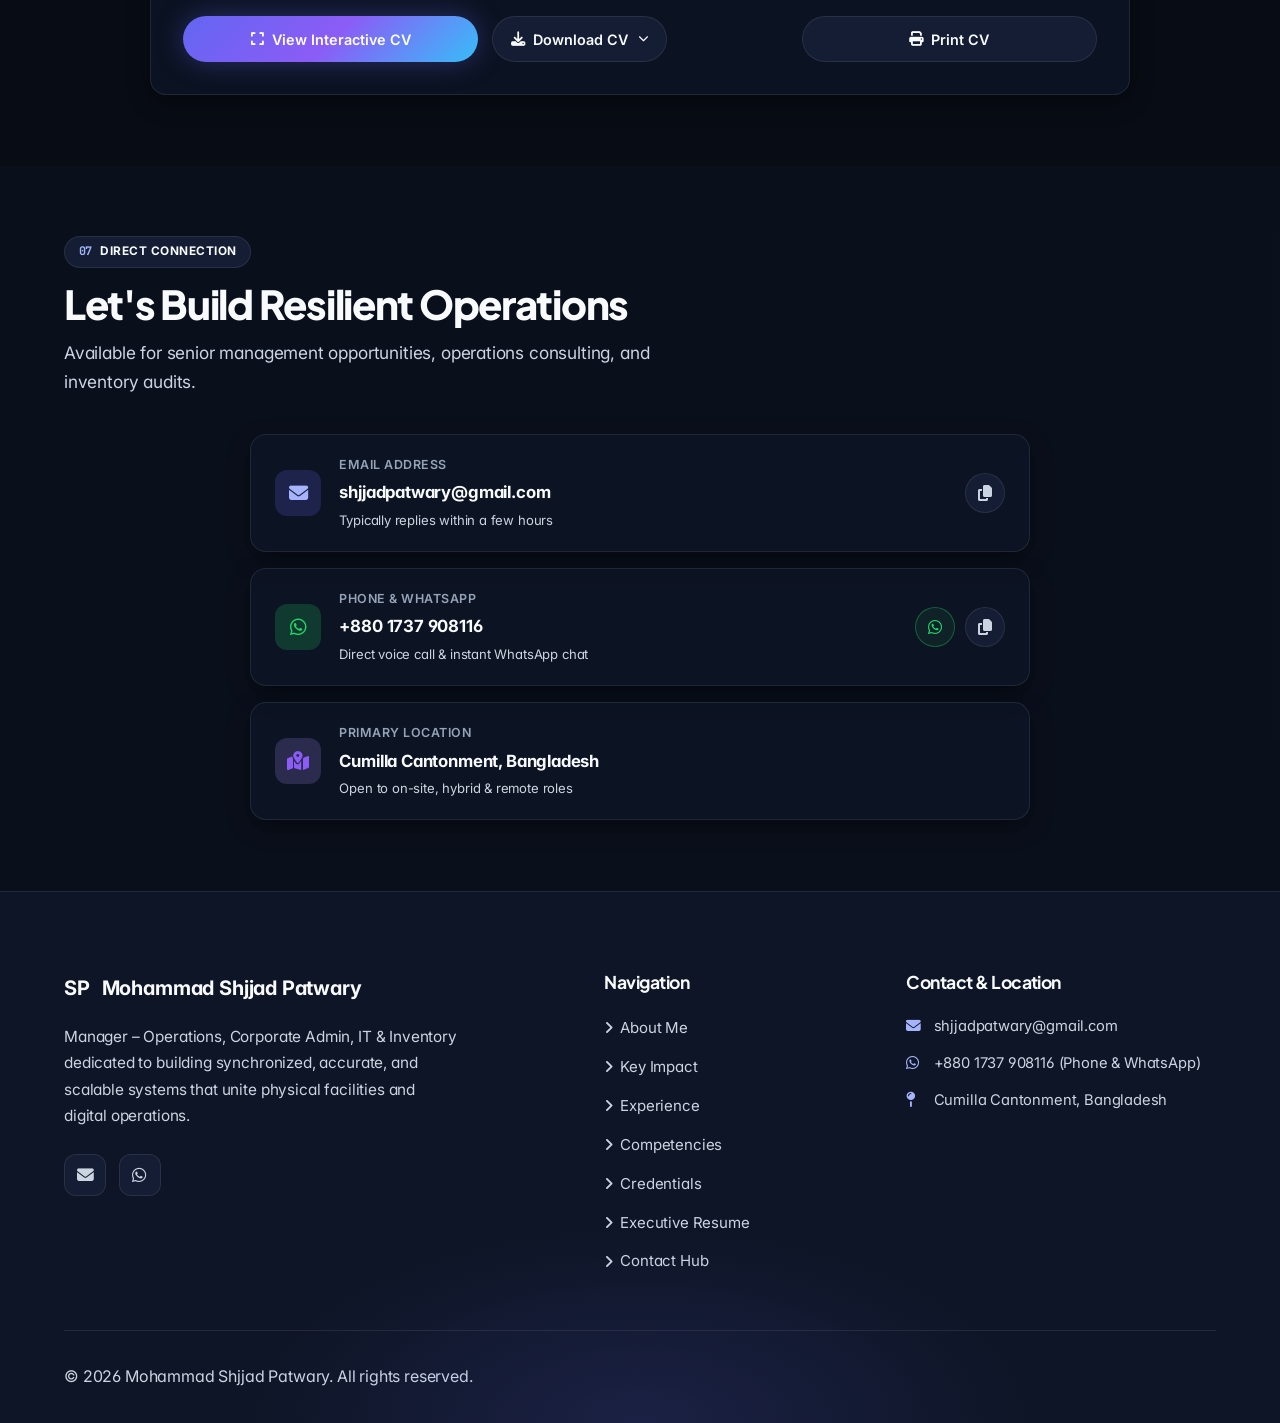
==== commit 29f03981: "Configure automated deployment workflow and update executive portfolio assets" ====
--- a/index.html
+++ b/index.html
@@ -1,344 +1,2086 @@
 <!DOCTYPE html>
-<html lang="en">
+<html lang="en" data-theme="dark">
 <head>
-    <meta charset="UTF-8">
-    <meta name="viewport" content="width=device-width, initial-scale=1.0">
-    <title>Mohammad Shjjad Patwary | Portfolio</title>
-    <!-- Google Fonts -->
-    <link rel="preconnect" href="https://fonts.googleapis.com">
-    <link rel="preconnect" href="https://fonts.gstatic.com" crossorigin>
-    <link href="https://fonts.googleapis.com/css2?family=Inter:wght@300;400;500;600;700&display=swap" rel="stylesheet">
-    <!-- FontAwesome for Icons -->
-    <link rel="stylesheet" href="https://cdnjs.cloudflare.com/ajax/libs/font-awesome/6.4.0/css/all.min.css">
-    <!-- Custom CSS -->
-    <link rel="stylesheet" href="style.css">
+  <meta charset="UTF-8" />
+  <meta name="viewport" content="width=device-width, initial-scale=1.0, viewport-fit=cover" />
+  <title>Mohammad Shjjad Patwary — Operations, Corporate Admin &amp; IT Management</title>
+  <meta name="description" content="Mohammad Shjjad Patwary | Manager – Operations, Corporate Admin, IT &amp; Inventory with 10+ years of expertise in corporate admin, inventory control, POS integration, and facility governance." />
+  <meta name="keywords" content="Operations Manager, Corporate Administration, IT Manager, Inventory Control, POS Integration, Warehouse Management, Cumilla Cantonment Bangladesh" />
+  <meta name="author" content="Mohammad Shjjad Patwary" />
+
+  <!-- Open Graph / Meta -->
+  <meta property="og:title" content="Mohammad Shjjad Patwary — Operations, IT &amp; Inventory Management" />
+  <meta property="og:description" content="10+ years bridging physical warehouse precision, multi-channel POS synchronization, and digital e-commerce excellence." />
+  <meta property="og:type" content="website" />
+
+  <!-- Preconnect -->
+  <link rel="preconnect" href="https://fonts.googleapis.com" />
+  <link rel="preconnect" href="https://fonts.gstatic.com" crossorigin />
+
+  <!-- High-Clarity Modern Fonts: Plus Jakarta Sans (Executive Headings) + Inter (Sharp Body) + JetBrains Mono -->
+  <link href="https://fonts.googleapis.com/css2?family=Plus+Jakarta+Sans:wght@400;500;600;700;800;900&family=Inter:wght@300;400;500;600;700;800;900&family=JetBrains+Mono:wght@400;500;600&display=swap" rel="stylesheet" />
+
+  <!-- Font Awesome Icons -->
+  <link rel="stylesheet" href="https://cdnjs.cloudflare.com/ajax/libs/font-awesome/6.5.0/css/all.min.css" />
+
+  <link rel="stylesheet" href="style.css" />
 </head>
 <body>
 
-    <!-- Navigation Bar -->
-    <nav class="navbar">
-        <div class="nav-container">
-            <a href="#" class="nav-logo">M.S. Patwary</a>
-            <div class="menu-toggle" id="mobile-menu">
-                <span class="bar"></span>
-                <span class="bar"></span>
-                <span class="bar"></span>
-            </div>
-            <ul class="nav-menu">
-                <li><a href="#about" class="nav-link">About</a></li>
-                <li><a href="#experience" class="nav-link">Experience</a></li>
-                <li><a href="#skills" class="nav-link">Skills</a></li>
-                <li><a href="#education" class="nav-link">Education</a></li>
-                <li><a href="#contact" class="nav-link">Contact</a></li>
-                <li><button id="theme-toggle" class="theme-btn" aria-label="Toggle Theme"><i class="fas fa-moon"></i></button></li>
+  <!-- Custom Cursor for Desktop -->
+  <div id="cursor-dot" class="cursor-dot" aria-hidden="true"></div>
+  <div id="cursor-ring" class="cursor-ring" aria-hidden="true"></div>
+
+  <!-- Scroll Progress Indicator -->
+  <div id="scroll-progress" class="scroll-progress" aria-hidden="true"></div>
+
+  <!-- Subtle Ambient Background Mesh -->
+  <div class="ambient-mesh" aria-hidden="true">
+    <div class="mesh-orb mesh-1"></div>
+    <div class="mesh-orb mesh-2"></div>
+    <div class="mesh-orb mesh-3"></div>
+  </div>
+
+  <!-- ──────────────────────────────────────────────
+       HEADER & NAVIGATION (EXECUTIVE TOP BAR)
+  ─────────────────────────────────────────────── -->
+  <header class="site-header" id="site-header">
+    <div class="nav-container">
+      <nav class="nav" id="navbar" aria-label="Main Navigation">
+
+        <!-- Left: Brand Logo & Status -->
+        <a href="#home" class="nav-brand" aria-label="Mohammad Shjjad Patwary Portfolio">
+          <div class="brand-badge">
+            <img src="profile.jpg" alt="Mohammad Shjjad Patwary" class="brand-avatar-img" />
+          </div>
+          <div class="brand-meta">
+            <div class="brand-name-row">
+              <span class="brand-name">Shjjad Patwary</span>
+              <span class="status-indicator" title="Active">
+                <span class="status-dot"></span>
+              </span>
+            </div>
+            <span class="brand-role">Senior Operations, Admin &amp; IT</span>
+          </div>
+        </a>
+
+        <!-- Center: Navigation Links Island -->
+        <div class="nav-links-wrapper">
+          <ul class="nav-links" id="nav-links">
+            <li><a href="#about" class="nav-link" data-text="About">About</a></li>
+            <li><a href="#impact" class="nav-link" data-text="Impact">Impact</a></li>
+            <li><a href="#experience" class="nav-link" data-text="Experience">Experience</a></li>
+            <li><a href="#skills" class="nav-link" data-text="Skills">Skills</a></li>
+            <li><a href="#education" class="nav-link" data-text="Credentials">Credentials</a></li>
+            <li><a href="#resume" class="nav-link" data-text="Resume">Resume</a></li>
+            <li><a href="#contact" class="nav-link" data-text="Contact">Contact</a></li>
+          </ul>
+        </div>
+
+        <!-- Right: Action Controls -->
+        <div class="nav-actions">
+          <!-- Main Header Direct Download CV Shortcut with Dual Options -->
+          <div class="cv-dropdown-wrapper">
+            <button class="nav-shortcut-btn nav-download-btn cv-dropdown-toggle" id="nav-download-cv-btn" type="button" aria-expanded="false" aria-haspopup="true" title="Download Official Executive CV (PDF)">
+              <i class="fas fa-download"></i>
+              <span class="btn-text-full">Download CV</span>
+              <span class="btn-text-mobile">CV</span>
+              <i class="fas fa-chevron-down cv-caret"></i>
+            </button>
+            <div class="cv-dropdown-menu" id="nav-cv-dropdown">
+              <div class="cv-dropdown-header">
+                <div class="cv-dropdown-title-group">
+                  <i class="fas fa-file-arrow-down"></i>
+                  <span class="cv-dropdown-title">Download CV</span>
+                </div>
+                <button type="button" class="cv-dropdown-close-btn" aria-label="Close menu" title="Close">
+                  <i class="fas fa-xmark"></i>
+                </button>
+              </div>
+              <a href="Mohammad_Shjjad_Patwary_Executive_CV.pdf" download="Mohammad_Shjjad_Patwary_Executive_CV.pdf" class="cv-dropdown-item direct-download-link" id="nav-cv-with-photo">
+                <i class="fas fa-id-badge"></i>
+                <div class="dropdown-item-text">
+                  <strong>With Photo</strong>
+                  <span>Executive format with portrait</span>
+                </div>
+              </a>
+              <a href="Mohammad_Shjjad_Patwary_Executive_CV_No_Photo.pdf" download="Mohammad_Shjjad_Patwary_Executive_CV_No_Photo.pdf" class="cv-dropdown-item direct-download-link" id="nav-cv-no-photo">
+                <i class="fas fa-file-alt"></i>
+                <div class="dropdown-item-text">
+                  <strong>Without Photo</strong>
+                  <span>ATS-friendly clean text format</span>
+                </div>
+              </a>
+            </div>
+          </div>
+
+          <!-- Theme Switcher -->
+          <button class="theme-toggle-btn" id="theme-toggle" aria-label="Toggle dark and light theme" title="Toggle Theme">
+            <i class="fas fa-circle-half-stroke" id="theme-icon"></i>
+          </button>
+
+          <!-- Primary CTA Button -->
+          <a href="#contact" class="nav-contact-btn">
+            <span>Let's Talk</span>
+            <i class="fas fa-arrow-right"></i>
+          </a>
+
+          <!-- Mobile Hamburger Toggle -->
+          <button class="hamburger-btn" id="hamburger" aria-label="Toggle navigation menu" aria-expanded="false">
+            <span class="ham-line"></span>
+            <span class="ham-line"></span>
+        </div>
+
+      </nav>
+    </div>
+  </header>
+
+  <!-- Mobile Drawer Menu -->
+  <div class="mobile-drawer" id="mobile-drawer" aria-hidden="true">
+    <div class="drawer-header">
+      <div class="drawer-brand">
+        <div class="drawer-avatar">
+          <img src="profile.jpg" alt="Mohammad Shjjad Patwary" class="drawer-avatar-img" />
+        </div>
+        <div>
+          <strong>Shjjad Patwary</strong>
+          <p>Senior Operations, Admin &amp; IT</p>
+        </div>
+      </div>
+      <button class="drawer-close-btn" id="drawer-close" aria-label="Close menu">
+        <i class="fas fa-times"></i>
+      </button>
+    </div>
+
+    <ul class="drawer-links">
+      <li><a href="#about" class="drawer-link"><i class="fas fa-user-check"></i> About Me</a></li>
+      <li><a href="#impact" class="drawer-link"><i class="fas fa-chart-line"></i> Key Impact</a></li>
+      <li><a href="#experience" class="drawer-link"><i class="fas fa-briefcase"></i> Experience</a></li>
+      <li><a href="#skills" class="drawer-link"><i class="fas fa-layer-group"></i> Skills &amp; Tech</a></li>
+      <li><a href="#education" class="drawer-link"><i class="fas fa-graduation-cap"></i> Credentials</a></li>
+      <li><a href="#resume" class="drawer-link"><i class="fas fa-file-invoice"></i> Resume Dossier</a></li>
+      <li><a href="#contact" class="drawer-link"><i class="fas fa-envelope"></i> Contact</a></li>
+    </ul>
+
+    <div class="drawer-bottom">
+      <div class="drawer-cv-options">
+        <a href="Mohammad_Shjjad_Patwary_Executive_CV.pdf" download="Mohammad_Shjjad_Patwary_Executive_CV.pdf" class="drawer-action-btn dl-btn direct-download-link" id="drawer-download-cv-btn" title="Download Executive CV with Profile Photo (PDF)">
+          <i class="fas fa-id-badge"></i> Download CV (With Photo)
+        </a>
+        <a href="Mohammad_Shjjad_Patwary_Executive_CV_No_Photo.pdf" download="Mohammad_Shjjad_Patwary_Executive_CV_No_Photo.pdf" class="drawer-action-btn dl-btn direct-download-link" id="drawer-download-cv-no-photo-btn" title="Download Executive CV without Photo (PDF)">
+          <i class="fas fa-file-alt"></i> Download CV (No Photo)
+        </a>
+      </div>
+      <button class="drawer-resume-btn" id="drawer-resume-trigger">
+        <i class="fas fa-file-invoice"></i> View Interactive CV
+      </button>
+      <a href="https://wa.me/8801737908116" target="_blank" rel="noopener" class="drawer-wa-btn">
+        <i class="fab fa-whatsapp"></i> Chat on WhatsApp
+      </a>
+    </div>
+  </div>
+  <div class="drawer-overlay" id="drawer-overlay" aria-hidden="true"></div>
+
+  <main>
+
+    <!-- ──────────────────────────────────────────────
+         HERO SECTION
+    ─────────────────────────────────────────────── -->
+    <section class="hero-section" id="home">
+      <!-- Particle Interactive Canvas -->
+      <canvas id="particle-canvas" class="hero-canvas" aria-hidden="true"></canvas>
+
+      <div class="container hero-container">
+        
+        <!-- Left: Hero Text Column -->
+        <div class="hero-content">
+
+          <!-- Eyebrow Pill -->
+          <div class="hero-pill reveal-fade">
+            <span class="pill-dot"></span>
+            <span class="pill-text">Senior Operations, Admin &amp; IT Specialist</span>
+            <span class="pill-badge">10+ Years</span>
+          </div>
+
+          <!-- Hero Main Title -->
+          <h1 class="hero-title reveal-fade" style="--delay: 0.1s">
+            <span class="title-line">Strategic Operations, Admin &amp;</span>
+            <span class="title-line gradient-text">IT Systems Management</span>
+          </h1>
+
+          <!-- Dynamic Typing Line -->
+          <div class="typed-box reveal-fade" style="--delay: 0.2s">
+            <span class="typed-label">Core Specialization:</span>
+            <span id="typed-text" class="typed-dynamic"></span>
+            <span class="typed-blinker" aria-hidden="true">|</span>
+          </div>
+
+          <!-- Executive Bio -->
+          <p class="hero-description reveal-fade" style="--delay: 0.3s">
+            Results-oriented operations professional with <strong>10+ years</strong> bridging
+            <strong>corporate administration</strong>, <strong>vendor procurement</strong>,
+            <strong>physical warehouse accuracy</strong>, and <strong>multi-channel IT systems</strong> across Bangladesh's premier brands.
+          </p>
+
+          <!-- Hero Action Buttons -->
+          <div class="hero-cta-group reveal-fade" style="--delay: 0.4s">
+            <a href="#contact" class="btn btn-primary magnetic">
+              <span>Let's Discuss Opportunities</span>
+              <i class="fas fa-arrow-right"></i>
+            </a>
+
+            <button class="btn btn-secondary magnetic" id="hero-resume-trigger">
+              <i class="fas fa-file-lines"></i>
+              <span>View Executive CV</span>
+            </button>
+
+            <a href="https://wa.me/8801737908116" target="_blank" rel="noopener" class="btn btn-whatsapp magnetic" title="Direct WhatsApp Chat">
+              <i class="fab fa-whatsapp"></i>
+              <span>WhatsApp</span>
+            </a>
+          </div>
+
+          <!-- Highlights Pills -->
+          <div class="hero-tags-row reveal-fade" style="--delay: 0.5s">
+            <span class="hero-tag"><i class="fas fa-briefcase"></i> Admin &amp; Office Ops</span>
+            <span class="hero-tag"><i class="fas fa-handshake"></i> Vendor Procurement</span>
+            <span class="hero-tag"><i class="fas fa-boxes-stacked"></i> Inventory Control</span>
+            <span class="hero-tag"><i class="fas fa-rotate"></i> Omnichannel POS</span>
+            <span class="hero-tag"><i class="fas fa-server"></i> IT Infrastructure</span>
+          </div>
+
+        </div>
+
+        <!-- Right: Modern Operations Command HUD -->
+        <div class="hero-hud-col reveal-right" style="--delay: 0.25s">
+          <div class="command-hud-card spotlight-card">
+            
+            <!-- HUD Top Bar -->
+            <div class="hud-header">
+              <div class="hud-status">
+                <span class="pulse-indicator"></span>
+                <span class="hud-title">OPERATIONS COMMAND</span>
+              </div>
+              <div class="hud-clock" id="dhaka-clock">
+                <i class="far fa-clock"></i>
+                <span id="clock-display">00:00:00</span>
+              </div>
+            </div>
+
+            <!-- Profile Info Banner -->
+            <div class="hud-profile">
+              <div class="hud-avatar">
+                <img src="profile.jpg" alt="Mohammad Shjjad Patwary" class="hud-avatar-img" />
+                <div class="avatar-ring"></div>
+              </div>
+              <div class="hud-profile-info">
+                <h3>Mohammad Shjjad Patwary</h3>
+                <p>Manager – Operations, Corporate Admin, IT &amp; Inventory</p>
+              </div>
+            </div>
+
+            <!-- Key Metrics Grid -->
+            <div class="hud-metrics-grid">
+              <div class="hud-metric" data-target="10" data-suffix="+">
+                <div class="metric-number counter">0</div>
+                <div class="metric-title">Years Experience</div>
+              </div>
+              <div class="hud-metric" data-target="99.4" data-suffix="%">
+                <div class="metric-number counter">0</div>
+                <div class="metric-title">Inventory Precision</div>
+              </div>
+              <div class="hud-metric" data-target="2000" data-suffix="+">
+                <div class="metric-number counter">0</div>
+                <div class="metric-title">SKUs Engineered</div>
+              </div>
+              <div class="hud-metric" data-target="100" data-suffix="%">
+                <div class="metric-number counter">0</div>
+                <div class="metric-title">POS Uptime Rate</div>
+              </div>
+            </div>
+
+            <!-- Live Simulated Activity Stream -->
+            <div class="hud-stream-container">
+              <div class="stream-header">
+                <span class="stream-title"><i class="fas fa-terminal"></i> Operational Telemetry Feed</span>
+                <span class="stream-status">LIVE SYNC</span>
+              </div>
+              <div class="stream-feed" id="telemetry-feed">
+                <!-- Dynamically populated ticker lines -->
+                <div class="stream-line"><span class="stream-tag">[ADMIN-PROC]</span> Vendor procurement invoice matched &amp; authorized for billing</div>
+                <div class="stream-line"><span class="stream-tag">[POS-SYNC]</span> Multi-outlet inventory synchronized across registers</div>
+                <div class="stream-line"><span class="stream-tag">[CATALOG]</span> 2,000+ SKUs taxonomy and barcode database verified</div>
+                <div class="stream-line"><span class="stream-tag">[AUDIT]</span> Goods Received Note (GRN) audit cycle completed</div>
+              </div>
+            </div>
+
+            <!-- Quick Direct Actions inside HUD -->
+            <div class="hud-footer-actions">
+              <a href="mailto:shjjadpatwary@gmail.com" class="hud-action-link" title="Copy or email">
+                <i class="fas fa-envelope"></i> shjjadpatwary@gmail.com
+              </a>
+              <button class="copy-btn mini" data-copy="shjjadpatwary@gmail.com" aria-label="Copy Email">
+                <i class="fas fa-copy"></i>
+              </button>
+            </div>
+
+          </div>
+        </div>
+
+      </div>
+
+      <!-- Scroll Down Pill -->
+      <a href="#about" class="scroll-down-hint" aria-label="Scroll to about section">
+        <div class="mouse-icon">
+          <span class="mouse-wheel"></span>
+        </div>
+        <span>Explore Journey</span>
+      </a>
+    </section>
+
+
+    <!-- ──────────────────────────────────────────────
+         TECH & TOOLS INFINITE MARQUEE
+    ─────────────────────────────────────────────── -->
+    <div class="marquee-section" aria-hidden="true">
+      <div class="marquee-track">
+        <div class="marquee-group">
+          <span class="marquee-item"><i class="fas fa-building-user"></i> Corporate Administration</span>
+          <span class="marquee-item"><i class="fas fa-file-contract"></i> Vendor Procurement &amp; Invoicing</span>
+          <span class="marquee-item"><i class="fab fa-shopify"></i> Shopify E-Commerce</span>
+          <span class="marquee-item"><i class="fab fa-wordpress"></i> WooCommerce Ops</span>
+          <span class="marquee-item"><i class="fas fa-cash-register"></i> Retail POS Hardware</span>
+          <span class="marquee-item"><i class="fas fa-chart-pie"></i> Inventory Data Modeling</span>
+          <span class="marquee-item"><i class="fas fa-clipboard-check"></i> Asset &amp; Attendance Registers</span>
+          <span class="marquee-item"><i class="fab fa-google"></i> Google Ads &amp; ROAS</span>
+          <span class="marquee-item"><i class="fas fa-barcode"></i> SKU &amp; Barcode Architecture</span>
+          <span class="marquee-item"><i class="fas fa-warehouse"></i> GRN &amp; Warehouse Audits</span>
+          <span class="marquee-item"><i class="fas fa-network-wired"></i> LAN &amp; Network Infrastructure</span>
+          <span class="marquee-item"><i class="fas fa-video"></i> CCTV Surveillance Management</span>
+          <span class="marquee-item"><i class="fas fa-truck-ramp-box"></i> Order Management (OMS)</span>
+        </div>
+        <!-- Duplicate for continuous infinite scroll -->
+        <div class="marquee-group" aria-hidden="true">
+          <span class="marquee-item"><i class="fas fa-building-user"></i> Corporate Administration</span>
+          <span class="marquee-item"><i class="fas fa-file-contract"></i> Vendor Procurement &amp; Invoicing</span>
+          <span class="marquee-item"><i class="fab fa-shopify"></i> Shopify E-Commerce</span>
+          <span class="marquee-item"><i class="fab fa-wordpress"></i> WooCommerce Ops</span>
+          <span class="marquee-item"><i class="fas fa-cash-register"></i> Retail POS Hardware</span>
+          <span class="marquee-item"><i class="fas fa-chart-pie"></i> Inventory Data Modeling</span>
+          <span class="marquee-item"><i class="fas fa-clipboard-check"></i> Asset &amp; Attendance Registers</span>
+          <span class="marquee-item"><i class="fab fa-google"></i> Google Ads &amp; ROAS</span>
+          <span class="marquee-item"><i class="fas fa-barcode"></i> SKU &amp; Barcode Architecture</span>
+          <span class="marquee-item"><i class="fas fa-warehouse"></i> GRN &amp; Warehouse Audits</span>
+          <span class="marquee-item"><i class="fas fa-network-wired"></i> LAN &amp; Network Infrastructure</span>
+          <span class="marquee-item"><i class="fas fa-video"></i> CCTV Surveillance Management</span>
+          <span class="marquee-item"><i class="fas fa-truck-ramp-box"></i> Order Management (OMS)</span>
+        </div>
+      </div>
+    </div>
+
+
+    <!-- ──────────────────────────────────────────────
+         ABOUT & CORE PHILOSOPHY
+    ─────────────────────────────────────────────── -->
+    <section class="section" id="about">
+      <div class="container">
+
+        <div class="section-badge reveal-up">
+          <span class="badge-num">01</span>
+          <span class="badge-title">Executive Profile</span>
+        </div>
+        <h2 class="section-title reveal-up">Mastering Logistics, IT &amp; Corporate Administration</h2>
+        <p class="section-subtitle reveal-up">
+          Proven expertise bridging physical retail floors, corporate office administration, and digital storefront systems.
+        </p>
+
+        <div class="about-grid">
+
+          <!-- Left Narrative -->
+          <div class="about-card-large spotlight-card reveal-up">
+            <h3 class="about-lead-title">
+              10+ Years of Grounded Operational, IT &amp; Administrative Excellence
+            </h3>
+            <p class="about-paragraph">
+              Throughout my decade across Bangladesh's retail and commercial landscape, I have orchestrated
+              <strong>corporate office administration</strong>, <strong>vendor procurement pipelines</strong>,
+              <strong>warehouse inventory overhauls</strong>, and <strong>IT infrastructure deployments</strong>. My operational approach is rooted in 
+              <span class="text-highlight">total data integrity &amp; administrative accountability</span>: ensuring that every commercial purchase order, sample register, employee attendance log, and inventory unit is strictly governed and audited.
+            </p>
+            <p class="about-paragraph">
+              Having earned both an <strong>MBA (CGPA 3.68)</strong> and <strong>BBA (CGPA 3.78)</strong> in Marketing &amp; International Business,
+              I blend executive commercial governance with meticulous logistical and administrative execution.
+            </p>
+
+            <div class="about-deliverables">
+              <div class="deliverable-item">
+                <div class="deliv-icon"><i class="fas fa-building-user"></i></div>
+                <div>
+                  <strong>Corporate Administration &amp; Facility Operations</strong>
+                  <span>Directing office administration, vendor procurement contracts, architectural sample logs, attendance registers, and facility security (CCTV &amp; LAN).</span>
+                </div>
+              </div>
+              <div class="deliverable-item">
+                <div class="deliv-icon"><i class="fas fa-shield-halved"></i></div>
+                <div>
+                  <strong>Inventory Precision &amp; Stock Leakage Elimination</strong>
+                  <span>Stringent Goods Received Notes (GRN), safety-stock limits, and spot audit protocols that cut discrepancies by over 30%.</span>
+                </div>
+              </div>
+              <div class="deliverable-item">
+                <div class="deliv-icon"><i class="fas fa-network-wired"></i></div>
+                <div>
+                  <strong>Seamless Omnichannel Sync &amp; IT Reliability</strong>
+                  <span>Unifying in-store sales registers with online catalogs to eliminate phantom stock and maintaining 100% hardware uptime.</span>
+                </div>
+              </div>
+              <div class="deliverable-item">
+                <div class="deliv-icon"><i class="fas fa-people-roof"></i></div>
+                <div>
+                  <strong>Cross-Functional Management &amp; SOP Development</strong>
+                  <span>Formulating institutional SOPs and onboarding administrative personnel, counter staff, and warehouse teams.</span>
+                </div>
+              </div>
+            </div>
+          </div>
+
+          <!-- Right: Snapshot Spec Sheet -->
+          <div class="about-spec-col reveal-right">
+            <div class="spec-card spotlight-card">
+              <h4 class="spec-card-title"><i class="fas fa-address-card"></i> Candidate Specifications</h4>
+
+              <div class="spec-list">
+                <div class="spec-row">
+                  <span class="spec-label">Current Role</span>
+                  <span class="spec-value">Manager – Operations, Corporate Admin, IT &amp; Inventory</span>
+                </div>
+                <div class="spec-row">
+                  <span class="spec-label">Total Experience</span>
+                  <span class="spec-value highlight">10+ Years (2014 – Present)</span>
+                </div>
+                <div class="spec-row">
+                  <span class="spec-label">Primary Base</span>
+                  <span class="spec-value">Cumilla Cantonment, Bangladesh</span>
+                </div>
+                <div class="spec-row">
+                  <span class="spec-label">Work Mode</span>
+                  <span class="spec-value">On-Site &bull; Hybrid &bull; Remote Consulting</span>
+                </div>
+                <div class="spec-row">
+                  <span class="spec-label">Education</span>
+                  <span class="spec-value">MBA (CGPA 3.68) &bull; BBA (CGPA 3.78)</span>
+                </div>
+                <div class="spec-row">
+                  <span class="spec-label">Languages</span>
+                  <span class="spec-value">English (Professional) &bull; Bengali (Native)</span>
+                </div>
+                <div class="spec-row">
+                  <span class="spec-label">Direct Contact</span>
+                  <div class="spec-value">
+                    <a href="mailto:shjjadpatwary@gmail.com" class="spec-link">shjjadpatwary@gmail.com</a>
+                  </div>
+                </div>
+                <div class="spec-row">
+                  <span class="spec-label">Phone &amp; WA</span>
+                  <div class="spec-value">
+                    <a href="tel:+8801737908116" class="spec-link">+880 1737 908116</a>
+                  </div>
+                </div>
+              </div>
+
+              <div class="spec-footer">
+                <a href="#contact" class="btn btn-primary full-width">
+                  <i class="fas fa-paper-plane"></i> Discuss an Operational Role
+                </a>
+              </div>
+            </div>
+          </div>
+
+        </div>
+
+      </div>
+    </section>
+
+
+    <!-- ──────────────────────────────────────────────
+         KEY IMPACT — MODERN BENTO GRID
+    ─────────────────────────────────────────────── -->
+    <section class="section section-darker" id="impact">
+      <div class="container">
+
+        <div class="section-badge reveal-up">
+          <span class="badge-num">02</span>
+          <span class="badge-title">Proven Results</span>
+        </div>
+        <h2 class="section-title reveal-up">Measurable Operational Breakthroughs</h2>
+        <p class="section-subtitle reveal-up">
+          Engineered solutions that solved persistent retail bottlenecks, reduced costs, and accelerated growth.
+        </p>
+
+        <!-- Bento Grid Architecture -->
+        <div class="bento-grid">
+
+          <!-- Bento 1: Large Featured Card -->
+          <div class="bento-card bento-span-2 spotlight-card reveal-up">
+            <div class="bento-glow"></div>
+            <div class="bento-header">
+              <span class="bento-kpi-badge"><i class="fas fa-bolt"></i> 0 Phantom Stock Incidents</span>
+              <span class="bento-tag">Flagship Architecture</span>
+            </div>
+            <h3 class="bento-title">Real-Time Omnichannel POS &amp; Web Sync Engine</h3>
+            <p class="bento-text">
+              Eliminated duplicate sales and stock conflicts by engineering automated reconciliation between physical retail POS registers
+              and e-commerce checkout catalogs. Cashiers sell from the same live inventory ledger as online customers.
+            </p>
+
+            <div class="sync-flow-diagram" aria-hidden="true">
+              <div class="flow-step">
+                <i class="fas fa-warehouse"></i>
+                <span>Central Hub</span>
+              </div>
+              <div class="flow-arrow"><i class="fas fa-arrow-right"></i></div>
+              <div class="flow-step active">
+                <i class="fas fa-rotate"></i>
+                <span>Sync Protocol</span>
+              </div>
+              <div class="flow-arrow"><i class="fas fa-arrow-right"></i></div>
+              <div class="flow-step">
+                <i class="fas fa-store"></i>
+                <span>POS &amp; Web</span>
+              </div>
+            </div>
+
+            <div class="bento-points">
+              <span><i class="fas fa-check-circle"></i> Centralized SKU Master DB</span>
+              <span><i class="fas fa-check-circle"></i> Instant Negative-Stock Prevention</span>
+              <span><i class="fas fa-check-circle"></i> Automated Multi-Branch Stock Transfers</span>
+            </div>
+          </div>
+
+          <!-- Bento 2: Standard Card -->
+          <div class="bento-card spotlight-card reveal-up" style="--delay: 0.1s">
+            <div class="bento-header">
+              <span class="bento-kpi-badge"><i class="fas fa-clock"></i> 40% Faster</span>
+              <span class="bento-tag">Taxonomy &amp; Catalog</span>
+            </div>
+            <h3 class="bento-title">2,000+ SKU Barcode &amp; Variant System</h3>
+            <p class="bento-text">
+              Standardized raw product listings into systematic hierarchical categories, barcode labels, and clean variant options. Accelerated onboarding time for new seasonal collections by 40%.
+            </p>
+            <div class="bento-metric-callout">
+              <span class="callout-value">2,000+</span>
+              <span class="callout-label">Products Standardized with Scannable Barcodes</span>
+            </div>
+          </div>
+
+          <!-- Bento 3: Standard Card -->
+          <div class="bento-card spotlight-card reveal-up" style="--delay: 0.15s">
+            <div class="bento-header">
+              <span class="bento-kpi-badge"><i class="fas fa-chart-line-down"></i> 30%+ Cut</span>
+              <span class="bento-tag">Discrepancy Audit</span>
+            </div>
+            <h3 class="bento-title">Rigorous GRN &amp; Physical Audit Protocols</h3>
+            <p class="bento-text">
+              Instituted strict Goods Received Note (GRN) verification at receiving docks coupled with periodic spot cycle counts, cutting physical-to-digital inventory variance by over 30%.
+            </p>
+            <div class="bento-metric-callout">
+              <span class="callout-value">&gt;30%</span>
+              <span class="callout-label">Reduction in Inventory Variances &amp; Losses</span>
+            </div>
+          </div>
+
+          <!-- Bento 4: Small Card -->
+          <div class="bento-card spotlight-card reveal-up" style="--delay: 0.2s">
+            <div class="bento-header">
+              <span class="bento-kpi-badge"><i class="fas fa-shield-halved"></i> 100% Uptime</span>
+              <span class="bento-tag">IT Reliability</span>
+            </div>
+            <h3 class="bento-title">Zero POS Downtime During Peak Sales</h3>
+            <p class="bento-text">
+              Hardened POS hardware, deployed failover networks, and pre-configured backup terminals, safeguarding business revenue during peak Eid &amp; seasonal campaigns.
+            </p>
+          </div>
+
+          <!-- Bento 5: Small Card -->
+          <div class="bento-card spotlight-card reveal-up" style="--delay: 0.25s">
+            <div class="bento-header">
+              <span class="bento-kpi-badge"><i class="fas fa-bullseye"></i> High ROAS</span>
+              <span class="bento-tag">Marketing Synergy</span>
+            </div>
+            <h3 class="bento-title">Data-Backed Media Buying &amp; Ads</h3>
+            <p class="bento-text">
+              Audited Google Search, Display &amp; Shopping campaigns with negative-keyword filtration and conversion tracking to ensure advertising spend focused on high-margin in-stock SKUs.
+            </p>
+          </div>
+
+          <!-- Bento 6: Corporate Office Administration & Procurement -->
+          <div class="bento-card bento-span-3 spotlight-card reveal-up" style="--delay: 0.3s">
+            <div class="bento-header">
+              <span class="bento-kpi-badge"><i class="fas fa-building-shield"></i> 100% Asset Accountability</span>
+              <span class="bento-tag">Corporate Administration &amp; Governance</span>
+            </div>
+            <h3 class="bento-title">Corporate Office Administration, Fixed Asset Registers &amp; Vendor Procurement</h3>
+            <p class="bento-text">
+              Directing workplace operational discipline: instituted comprehensive fixed asset tracking registers, transparent vendor procurement schedules, biometric employee attendance systems, and complete facility infrastructure oversight (LAN connectivity, CCTV surveillance, and workstation uptime).
+            </p>
+            <div class="bento-points">
+              <span><i class="fas fa-check-circle"></i> Fixed Asset &amp; Material Registers</span>
+              <span><i class="fas fa-check-circle"></i> Vendor RFPs &amp; Billing Reconciliation</span>
+              <span><i class="fas fa-check-circle"></i> Biometric Attendance &amp; Leave SOPs</span>
+              <span><i class="fas fa-check-circle"></i> CCTV &amp; Facility Infrastructure Oversight</span>
+            </div>
+          </div>
+
+        </div>
+
+      </div>
+    </section>
+
+
+    <!-- ──────────────────────────────────────────────
+         CAREER EXPERIENCE
+    ─────────────────────────────────────────────── -->
+    <section class="section" id="experience">
+      <div class="container">
+
+        <div class="section-badge reveal-up">
+          <span class="badge-num">03</span>
+          <span class="badge-title">Career Milestones</span>
+        </div>
+        <h2 class="section-title reveal-up">10-Year Progressive Professional Journey</h2>
+        <p class="section-subtitle reveal-up">
+          Track record of delivering tangible operational excellence from retail shop floors to executive strategy.
+        </p>
+
+        <!-- Experience Timeline -->
+        <div class="timeline-container">
+
+          <!-- Role 1: Current -->
+          <div class="timeline-entry reveal-up">
+            <div class="timeline-node">
+              <div class="node-dot current"></div>
+              <div class="node-line"></div>
+            </div>
+            <div class="timeline-card spotlight-card">
+              <div class="role-header">
+                <div>
+                  <div class="role-badge-row">
+                    <span class="company-badge"><i class="fas fa-building"></i> Anzaar</span>
+                    <span class="period-badge current"><i class="fas fa-calendar-check"></i> May 2024 – Apr 2026</span>
+                    <span class="location-badge"><i class="fas fa-map-pin"></i> Dhaka, BD</span>
+                  </div>
+                  <h3 class="role-title">Manager – Operations, Corporate Admin, IT &amp; Inventory</h3>
+                </div>
+              </div>
+
+              <p class="role-summary">
+                Directing the complete operational alignment of physical warehouses, retail POS counters, and digital e-commerce channels.
+              </p>
+
+              <div class="role-responsibilities">
+                <div class="resp-item">
+                  <i class="fas fa-chevron-right"></i>
+                  <div><strong>Full-Lifecycle Inventory:</strong> Supervise receiving, transfers, safety-stock calculation, and cycle counts across facilities.</div>
+                </div>
+                <div class="resp-item">
+                  <i class="fas fa-chevron-right"></i>
+                  <div><strong>Multi-Channel Sync:</strong> Established automated synchronization between warehouse stock, multi-outlet POS, and e-commerce catalog.</div>
+                </div>
+                <div class="resp-item">
+                  <i class="fas fa-chevron-right"></i>
+                  <div><strong>E-Commerce Operations:</strong> Supervise listings, seasonal promotions, internal SEO tags, and checkout workflow optimization.</div>
+                </div>
+                <div class="resp-item">
+                  <i class="fas fa-chevron-right"></i>
+                  <div><strong>IT Enablement:</strong> Deployed POS terminal configurations, trained counter staff, and maintained network connectivity.</div>
+                </div>
+              </div>
+
+              <div class="role-tags">
+                <span>Inventory Control</span>
+                <span>POS Sync</span>
+                <span>E-Commerce Ops</span>
+                <span>Supply Chain</span>
+                <span>IT Infrastructure</span>
+                <span>SOP Development</span>
+              </div>
+            </div>
+          </div>
+
+          <!-- Role 2 -->
+          <div class="timeline-entry reveal-up" style="--delay: 0.1s">
+            <div class="timeline-node">
+              <div class="node-dot"></div>
+              <div class="node-line"></div>
+            </div>
+            <div class="timeline-card spotlight-card">
+              <div class="role-header">
+                <div>
+                  <div class="role-badge-row">
+                    <span class="company-badge"><i class="fas fa-laptop-code"></i> Independent Consulting</span>
+                    <span class="period-badge"><i class="fas fa-calendar-alt"></i> Mar 2022 – Apr 2024</span>
+                    <span class="location-badge"><i class="fas fa-globe"></i> Remote</span>
+                  </div>
+                  <h3 class="role-title">Freelance Media Buyer — Google Ads</h3>
+                </div>
+              </div>
+
+              <p class="role-summary">
+                Engineered performance-driven acquisition campaigns to maximize ROAS and customer discovery for retail &amp; commercial clients.
+              </p>
+
+              <div class="role-responsibilities">
+                <div class="resp-item">
+                  <i class="fas fa-chevron-right"></i>
+                  <div><strong>Campaign Management:</strong> End-to-end Google Search, Display, and Shopping setups with negative-keyword filtering and bid optimization.</div>
+                </div>
+                <div class="resp-item">
+                  <i class="fas fa-chevron-right"></i>
+                  <div><strong>Data Audits:</strong> Evaluated conversion tracking, audience affinity segments, and search query reports to reduce acquisition costs.</div>
+                </div>
+              </div>
+
+              <div class="role-tags">
+                <span>Google Ads</span>
+                <span>Audience Targeting</span>
+                <span>Conversion Tracking</span>
+                <span>ROAS Optimization</span>
+                <span>Analytical Audits</span>
+              </div>
+            </div>
+          </div>
+
+          <!-- Role 3 -->
+          <div class="timeline-entry reveal-up" style="--delay: 0.2s">
+            <div class="timeline-node">
+              <div class="node-dot"></div>
+              <div class="node-line"></div>
+            </div>
+            <div class="timeline-card spotlight-card">
+              <div class="role-header">
+                <div>
+                  <div class="role-badge-row">
+                    <span class="company-badge"><i class="fas fa-couch"></i> Hive Interiors</span>
+                    <span class="period-badge"><i class="fas fa-calendar-alt"></i> Apr 2018 – Dec 2021</span>
+                    <span class="location-badge"><i class="fas fa-map-pin"></i> Dhaka, BD</span>
+                  </div>
+                  <h3 class="role-title">Admin Operations &amp; Inventory Executive</h3>
+                </div>
+              </div>
+
+              <p class="role-summary">
+                Directed general office administration, commercial procurement pipelines, fixed asset registers, and workplace technology infrastructure across corporate facilities.
+              </p>
+
+              <div class="role-responsibilities">
+                <div class="resp-item">
+                  <i class="fas fa-chevron-right"></i>
+                  <div><strong>General Office Administration:</strong> Supervised corporate facility workflows, biometric attendance systems, employee leave registers, and executive administrative correspondence.</div>
+                </div>
+                <div class="resp-item">
+                  <i class="fas fa-chevron-right"></i>
+                  <div><strong>Vendor Procurement &amp; Accounts:</strong> Coordinated contractor bids, negotiated material prices, vetted purchase orders, and reconciled vendor challans with accounts payable invoices.</div>
+                </div>
+                <div class="resp-item">
+                  <i class="fas fa-chevron-right"></i>
+                  <div><strong>Fixed Asset &amp; Sample Registers:</strong> Maintained strict digital and physical asset registers for high-value architectural samples, interior fixtures, and construction tools with zero loss.</div>
+                </div>
+                <div class="resp-item">
+                  <i class="fas fa-chevron-right"></i>
+                  <div><strong>IT &amp; Facility Security:</strong> Oversaw 24/7 CCTV surveillance networks, biometric door controllers, workstation configurations, and high-speed office LAN infrastructure.</div>
+                </div>
+              </div>
+
+              <div class="role-tags">
+                <span>Corporate Office Admin</span>
+                <span>Vendor Procurement</span>
+                <span>Fixed Asset Registers</span>
+                <span>Biometric Attendance</span>
+                <span>CCTV &amp; Facility LAN</span>
+                <span>Invoice Reconciliation</span>
+                <span>Sample Control</span>
+              </div>
+            </div>
+          </div>
+
+          <!-- Role 4 -->
+          <div class="timeline-entry reveal-up" style="--delay: 0.3s">
+            <div class="timeline-node">
+              <div class="node-dot"></div>
+            </div>
+            <div class="timeline-card spotlight-card">
+              <div class="role-header">
+                <div>
+                  <div class="role-badge-row">
+                    <span class="company-badge"><i class="fas fa-industry"></i> NS Corporation Ltd.</span>
+                    <span class="period-badge"><i class="fas fa-calendar-alt"></i> Mar 2014 – Mar 2018</span>
+                    <span class="location-badge"><i class="fas fa-map-pin"></i> Dhaka, BD</span>
+                  </div>
+                  <h3 class="role-title">Inventory Support &amp; Admin Executive</h3>
+                </div>
+              </div>
+
+              <p class="role-summary">
+                Spearheaded administrative record-keeping, commercial dispatch documentation, and warehouse inventory balance sheets.
+              </p>
+
+              <div class="role-responsibilities">
+                <div class="resp-item">
+                  <i class="fas fa-chevron-right"></i>
+                  <div><strong>Office Admin &amp; File Archiving:</strong> Managed administrative correspondence, employee attendance sheets, dispatch archives, and shipping manifests.</div>
+                </div>
+                <div class="resp-item">
+                  <i class="fas fa-chevron-right"></i>
+                  <div><strong>Data Reporting &amp; Balance Sheets:</strong> Formulated daily and weekly inventory balance reconciliations for senior management to guide procurement planning.</div>
+                </div>
+                <div class="resp-item">
+                  <i class="fas fa-chevron-right"></i>
+                  <div><strong>Receiving Dock &amp; Logistics:</strong> Inspected inbound goods, verified supplier delivery notes against physical cartons, and authorized warehouse binning.</div>
+                </div>
+              </div>
+
+              <div class="role-tags">
+                <span>Administrative Files</span>
+                <span>Attendance Logs</span>
+                <span>Stock Balancing</span>
+                <span>Warehouse Logistics</span>
+                <span>Dock Intake Verification</span>
+                <span>Variance Audits</span>
+              </div>
+            </div>
+          </div>
+
+        </div>
+
+      </div>
+    </section>
+
+
+    <!-- ──────────────────────────────────────────────
+         CORE COMPETENCIES & SKILLS (ENHANCED DASHBOARD)
+    ─────────────────────────────────────────────── -->
+    <section class="section section-darker" id="skills">
+      <div class="container">
+
+        <div class="section-badge reveal-up">
+          <span class="badge-num">04</span>
+          <span class="badge-title">Operational Capabilities</span>
+        </div>
+        <h2 class="section-title reveal-up">Core Competencies &amp; Technical Toolset</h2>
+        <p class="section-subtitle reveal-up">
+          An integrated operational architecture uniting physical warehouse rigor, corporate governance protocols, retail POS hardware rollouts, and e-commerce systems.
+        </p>
+
+        <!-- Master Operational Telemetry Ribbon -->
+        <div class="skills-metrics-ribbon reveal-up">
+          <div class="smr-card spotlight-card">
+            <div class="smr-icon"><i class="fas fa-boxes-packing"></i></div>
+            <div class="smr-info">
+              <span class="smr-val">95%+</span>
+              <span class="smr-lbl">Audit &amp; Inventory Accuracy</span>
+            </div>
+          </div>
+          <div class="smr-card spotlight-card">
+            <div class="smr-icon"><i class="fas fa-barcode"></i></div>
+            <div class="smr-info">
+              <span class="smr-val">2,000+</span>
+              <span class="smr-lbl">Barcoded SKUs Standardized</span>
+            </div>
+          </div>
+          <div class="smr-card spotlight-card">
+            <div class="smr-icon"><i class="fas fa-shield-halved"></i></div>
+            <div class="smr-info">
+              <span class="smr-val">100%</span>
+              <span class="smr-lbl">Fixed Asset &amp; Audit Compliance</span>
+            </div>
+          </div>
+          <div class="smr-card spotlight-card">
+            <div class="smr-icon"><i class="fas fa-cash-register"></i></div>
+            <div class="smr-info">
+              <span class="smr-val">99.8%</span>
+              <span class="smr-lbl">POS Terminal &amp; Network Uptime</span>
+            </div>
+          </div>
+        </div>
+
+        <!-- Interactive Category Switcher Tabs -->
+        <div class="skills-tabs-row reveal-up">
+          <button class="skill-tab-btn active" data-tab="all">
+            <i class="fas fa-layer-group"></i> All Capabilities <span class="tab-count">25</span>
+          </button>
+          <button class="skill-tab-btn" data-tab="inv">
+            <i class="fas fa-boxes-stacked"></i> Inventory &amp; Warehouse <span class="tab-count">5</span>
+          </button>
+          <button class="skill-tab-btn" data-tab="admin">
+            <i class="fas fa-building-user"></i> Corporate Admin &amp; Facility <span class="tab-count">5</span>
+          </button>
+          <button class="skill-tab-btn" data-tab="ecom">
+            <i class="fas fa-globe"></i> E-Commerce &amp; OMS <span class="tab-count">5</span>
+          </button>
+          <button class="skill-tab-btn" data-tab="it">
+            <i class="fas fa-server"></i> IT &amp; Infrastructure <span class="tab-count">5</span>
+          </button>
+          <button class="skill-tab-btn" data-tab="data">
+            <i class="fas fa-chart-line"></i> Analytics &amp; Tools <span class="tab-count">5</span>
+          </button>
+        </div>
+
+        <!-- Skills Cards Grid -->
+        <div class="skills-cards-grid">
+
+          <!-- Domain 1: Inventory & Warehouse -->
+          <div class="skill-card spotlight-card reveal-up" data-category="inv">
+            <div class="sc-header">
+              <div class="sc-icon inv-icon"><i class="fas fa-boxes-stacked"></i></div>
+              <div class="sc-title-group">
+                <h3>Inventory &amp; Warehouse Operations</h3>
+                <span class="sc-sub">Floor precision, GRN audit cycles &amp; cross-channel sync</span>
+              </div>
+              <span class="sc-impact-pill"><i class="fas fa-arrow-trend-down"></i> 30%+ Variance Cut</span>
+            </div>
+
+            <div class="sc-skills-list">
+              <div class="sc-item">
+                <div class="sc-item-header">
+                  <span class="sc-name"><i class="fas fa-circle-check"></i> Inventory Planning &amp; Safety Control</span>
+                  <div class="sc-score"><span class="score-val">95%</span><span class="level-badge expert">Expert</span></div>
+                </div>
+                <div class="sc-bar"><div class="sc-fill" style="--percent: 95%"><span class="sc-glow-tip"></span></div></div>
+              </div>
+
+              <div class="sc-item">
+                <div class="sc-item-header">
+                  <span class="sc-name"><i class="fas fa-circle-check"></i> Stock Reconciliation &amp; Periodic Auditing</span>
+                  <div class="sc-score"><span class="score-val">96%</span><span class="level-badge expert">Expert</span></div>
+                </div>
+                <div class="sc-bar"><div class="sc-fill" style="--percent: 96%"><span class="sc-glow-tip"></span></div></div>
+              </div>
+
+              <div class="sc-item">
+                <div class="sc-item-header">
+                  <span class="sc-name"><i class="fas fa-circle-check"></i> SKU Architecture &amp; Barcode Labeling</span>
+                  <div class="sc-score"><span class="score-val">90%</span><span class="level-badge advanced">Advanced</span></div>
+                </div>
+                <div class="sc-bar"><div class="sc-fill" style="--percent: 90%"><span class="sc-glow-tip"></span></div></div>
+              </div>
+
+              <div class="sc-item">
+                <div class="sc-item-header">
+                  <span class="sc-name"><i class="fas fa-circle-check"></i> GRN Verification &amp; Receiving Dock Oversight</span>
+                  <div class="sc-score"><span class="score-val">94%</span><span class="level-badge expert">Expert</span></div>
+                </div>
+                <div class="sc-bar"><div class="sc-fill" style="--percent: 94%"><span class="sc-glow-tip"></span></div></div>
+              </div>
+
+              <div class="sc-item">
+                <div class="sc-item-header">
+                  <span class="sc-name"><i class="fas fa-circle-check"></i> Order Fulfillment &amp; Return Logistics (RMA)</span>
+                  <div class="sc-score"><span class="score-val">88%</span><span class="level-badge advanced">Advanced</span></div>
+                </div>
+                <div class="sc-bar"><div class="sc-fill" style="--percent: 88%"><span class="sc-glow-tip"></span></div></div>
+              </div>
+            </div>
+
+            <!-- Technology & Framework Chips -->
+            <div class="sc-tags-strip">
+              <span class="sc-chip"><i class="fas fa-tag"></i> GS1 Barcoding</span>
+              <span class="sc-chip"><i class="fas fa-clipboard-check"></i> Strict GRN Audits</span>
+              <span class="sc-chip"><i class="fas fa-shield"></i> Safety Stock Buffer</span>
+              <span class="sc-chip"><i class="fas fa-truck-ramp-box"></i> Receiving Dock SOPs</span>
+            </div>
+          </div>
+
+          <!-- Domain 2: Corporate Admin & Facility -->
+          <div class="skill-card spotlight-card reveal-up" data-category="admin" style="--delay: 0.05s">
+            <div class="sc-header">
+              <div class="sc-icon admin-icon"><i class="fas fa-building-user"></i></div>
+              <div class="sc-title-group">
+                <h3>Corporate Admin &amp; Facility Operations</h3>
+                <span class="sc-sub">Executive governance, vendor billing &amp; asset registers</span>
+              </div>
+              <span class="sc-impact-pill"><i class="fas fa-shield-check"></i> 100% Audit Compliance</span>
+            </div>
+
+            <div class="sc-skills-list">
+              <div class="sc-item">
+                <div class="sc-item-header">
+                  <span class="sc-name"><i class="fas fa-circle-check"></i> Fixed Asset &amp; Resource Registers</span>
+                  <div class="sc-score"><span class="score-val">96%</span><span class="level-badge expert">Expert</span></div>
+                </div>
+                <div class="sc-bar"><div class="sc-fill" style="--percent: 96%"><span class="sc-glow-tip"></span></div></div>
+              </div>
+
+              <div class="sc-item">
+                <div class="sc-item-header">
+                  <span class="sc-name"><i class="fas fa-circle-check"></i> Vendor Procurement &amp; Invoice Vetting</span>
+                  <div class="sc-score"><span class="score-val">94%</span><span class="level-badge expert">Expert</span></div>
+                </div>
+                <div class="sc-bar"><div class="sc-fill" style="--percent: 94%"><span class="sc-glow-tip"></span></div></div>
+              </div>
+
+              <div class="sc-item">
+                <div class="sc-item-header">
+                  <span class="sc-name"><i class="fas fa-circle-check"></i> Biometric Attendance &amp; Leave Protocols</span>
+                  <div class="sc-score"><span class="score-val">95%</span><span class="level-badge expert">Expert</span></div>
+                </div>
+                <div class="sc-bar"><div class="sc-fill" style="--percent: 95%"><span class="sc-glow-tip"></span></div></div>
+              </div>
+
+              <div class="sc-item">
+                <div class="sc-item-header">
+                  <span class="sc-name"><i class="fas fa-circle-check"></i> Facility Infrastructure (CCTV, LAN &amp; Power)</span>
+                  <div class="sc-score"><span class="score-val">92%</span><span class="level-badge advanced">Advanced</span></div>
+                </div>
+                <div class="sc-bar"><div class="sc-fill" style="--percent: 92%"><span class="sc-glow-tip"></span></div></div>
+              </div>
+
+              <div class="sc-item">
+                <div class="sc-item-header">
+                  <span class="sc-name"><i class="fas fa-circle-check"></i> Commercial Import &amp; Tax Documentation</span>
+                  <div class="sc-score"><span class="score-val">88%</span><span class="level-badge advanced">Advanced</span></div>
+                </div>
+                <div class="sc-bar"><div class="sc-fill" style="--percent: 88%"><span class="sc-glow-tip"></span></div></div>
+              </div>
+            </div>
+
+            <!-- Technology & Framework Chips -->
+            <div class="sc-tags-strip">
+              <span class="sc-chip"><i class="fas fa-fingerprint"></i> Biometric Attendance</span>
+              <span class="sc-chip"><i class="fas fa-file-invoice"></i> AP Invoice Vetting</span>
+              <span class="sc-chip"><i class="fas fa-video"></i> 24/7 CCTV Surveillance</span>
+              <span class="sc-chip"><i class="fas fa-id-badge"></i> Asset Tracking Registers</span>
+            </div>
+          </div>
+
+          <!-- Domain 3: Website & E-Commerce -->
+          <div class="skill-card spotlight-card reveal-up" data-category="ecom" style="--delay: 0.1s">
+            <div class="sc-header">
+              <div class="sc-icon ecom-icon"><i class="fas fa-globe"></i></div>
+              <div class="sc-title-group">
+                <h3>Website &amp; E-Commerce Operations</h3>
+                <span class="sc-sub">Digital storefronts, OMS pipelines &amp; catalog sync</span>
+              </div>
+              <span class="sc-impact-pill"><i class="fas fa-bolt"></i> +40% Fulfillment Speed</span>
+            </div>
+
+            <div class="sc-skills-list">
+              <div class="sc-item">
+                <div class="sc-item-header">
+                  <span class="sc-name"><i class="fas fa-circle-check"></i> E-Commerce Website Administration</span>
+                  <div class="sc-score"><span class="score-val">92%</span><span class="level-badge expert">Expert</span></div>
+                </div>
+                <div class="sc-bar"><div class="sc-fill" style="--percent: 92%"><span class="sc-glow-tip"></span></div></div>
+              </div>
+
+              <div class="sc-item">
+                <div class="sc-item-header">
+                  <span class="sc-name"><i class="fas fa-circle-check"></i> POS &amp; Inventory Omnichannel Sync</span>
+                  <div class="sc-score"><span class="score-val">89%</span><span class="level-badge advanced">Advanced</span></div>
+                </div>
+                <div class="sc-bar"><div class="sc-fill" style="--percent: 89%"><span class="sc-glow-tip"></span></div></div>
+              </div>
+
+              <div class="sc-item">
+                <div class="sc-item-header">
+                  <span class="sc-name"><i class="fas fa-circle-check"></i> Order Management Systems (OMS)</span>
+                  <div class="sc-score"><span class="score-val">95%</span><span class="level-badge expert">Expert</span></div>
+                </div>
+                <div class="sc-bar"><div class="sc-fill" style="--percent: 95%"><span class="sc-glow-tip"></span></div></div>
+              </div>
+
+              <div class="sc-item">
+                <div class="sc-item-header">
+                  <span class="sc-name"><i class="fas fa-circle-check"></i> Product Taxonomy &amp; Promotion Setup</span>
+                  <div class="sc-score"><span class="score-val">88%</span><span class="level-badge advanced">Advanced</span></div>
+                </div>
+                <div class="sc-bar"><div class="sc-fill" style="--percent: 88%"><span class="sc-glow-tip"></span></div></div>
+              </div>
+
+              <div class="sc-item">
+                <div class="sc-item-header">
+                  <span class="sc-name"><i class="fas fa-circle-check"></i> On-Page SEO &amp; Checkout Optimization</span>
+                  <div class="sc-score"><span class="score-val">80%</span><span class="level-badge intermediate">Intermediate</span></div>
+                </div>
+                <div class="sc-bar"><div class="sc-fill" style="--percent: 80%"><span class="sc-glow-tip"></span></div></div>
+              </div>
+            </div>
+
+            <!-- Technology & Framework Chips -->
+            <div class="sc-tags-strip">
+              <span class="sc-chip"><i class="fab fa-shopify"></i> Shopify Storefronts</span>
+              <span class="sc-chip"><i class="fab fa-wordpress"></i> WooCommerce Ops</span>
+              <span class="sc-chip"><i class="fas fa-cart-shopping"></i> OMS Fulfillment</span>
+              <span class="sc-chip"><i class="fas fa-magnifying-glass"></i> Internal Search &amp; Tags</span>
+            </div>
+          </div>
+
+          <!-- Domain 4: IT Infrastructure -->
+          <div class="skill-card spotlight-card reveal-up" data-category="it" style="--delay: 0.15s">
+            <div class="sc-header">
+              <div class="sc-icon it-icon"><i class="fas fa-server"></i></div>
+              <div class="sc-title-group">
+                <h3>IT Infrastructure &amp; Support</h3>
+                <span class="sc-sub">POS hardware, office LAN, CCTV &amp; staff training</span>
+              </div>
+              <span class="sc-impact-pill"><i class="fas fa-network-wired"></i> 100% Network Uptime</span>
+            </div>
+
+            <div class="sc-skills-list">
+              <div class="sc-item">
+                <div class="sc-item-header">
+                  <span class="sc-name"><i class="fas fa-circle-check"></i> Retail POS Hardware Setup &amp; Maintenance</span>
+                  <div class="sc-score"><span class="score-val">95%</span><span class="level-badge expert">Expert</span></div>
+                </div>
+                <div class="sc-bar"><div class="sc-fill" style="--percent: 95%"><span class="sc-glow-tip"></span></div></div>
+              </div>
+
+              <div class="sc-item">
+                <div class="sc-item-header">
+                  <span class="sc-name"><i class="fas fa-circle-check"></i> Workstation &amp; Office LAN Deployment</span>
+                  <div class="sc-score"><span class="score-val">90%</span><span class="level-badge advanced">Advanced</span></div>
+                </div>
+                <div class="sc-bar"><div class="sc-fill" style="--percent: 90%"><span class="sc-glow-tip"></span></div></div>
+              </div>
+
+              <div class="sc-item">
+                <div class="sc-item-header">
+                  <span class="sc-name"><i class="fas fa-circle-check"></i> CCTV Surveillance &amp; DVR/NVR Config</span>
+                  <div class="sc-score"><span class="score-val">92%</span><span class="level-badge advanced">Advanced</span></div>
+                </div>
+                <div class="sc-bar"><div class="sc-fill" style="--percent: 92%"><span class="sc-glow-tip"></span></div></div>
+              </div>
+
+              <div class="sc-item">
+                <div class="sc-item-header">
+                  <span class="sc-name"><i class="fas fa-circle-check"></i> Cross-Department IT Onboarding &amp; SOPs</span>
+                  <div class="sc-score"><span class="score-val">94%</span><span class="level-badge expert">Expert</span></div>
+                </div>
+                <div class="sc-bar"><div class="sc-fill" style="--percent: 94%"><span class="sc-glow-tip"></span></div></div>
+              </div>
+
+              <div class="sc-item">
+                <div class="sc-item-header">
+                  <span class="sc-name"><i class="fas fa-circle-check"></i> Hardware Diagnostics &amp; Troubleshooting</span>
+                  <div class="sc-score"><span class="score-val">88%</span><span class="level-badge advanced">Advanced</span></div>
+                </div>
+                <div class="sc-bar"><div class="sc-fill" style="--percent: 88%"><span class="sc-glow-tip"></span></div></div>
+              </div>
+            </div>
+
+            <!-- Technology & Framework Chips -->
+            <div class="sc-tags-strip">
+              <span class="sc-chip"><i class="fas fa-cash-register"></i> Touch POS Terminals</span>
+              <span class="sc-chip"><i class="fas fa-print"></i> Thermal Printers</span>
+              <span class="sc-chip"><i class="fas fa-network-wired"></i> Gigabit LAN / WiFi</span>
+              <span class="sc-chip"><i class="fas fa-screwdriver-wrench"></i> Hardware Diagnostic SOPs</span>
+            </div>
+          </div>
+
+          <!-- Domain 5: Analytics & Growth -->
+          <div class="skill-card spotlight-card reveal-up" data-category="data" style="--delay: 0.2s">
+            <div class="sc-header">
+              <div class="sc-icon data-icon"><i class="fas fa-chart-column"></i></div>
+              <div class="sc-title-group">
+                <h3>Analytical Tools &amp; Growth</h3>
+                <span class="sc-sub">Data models, performance advertising &amp; audits</span>
+              </div>
+              <span class="sc-impact-pill"><i class="fas fa-chart-line-up"></i> Data-Driven ROI</span>
+            </div>
+
+            <div class="sc-skills-list">
+              <div class="sc-item">
+                <div class="sc-item-header">
+                  <span class="sc-name"><i class="fas fa-circle-check"></i> Quantitative Inventory &amp; Data Modeling</span>
+                  <div class="sc-score"><span class="score-val">98%</span><span class="level-badge expert">Expert</span></div>
+                </div>
+                <div class="sc-bar"><div class="sc-fill" style="--percent: 98%"><span class="sc-glow-tip"></span></div></div>
+              </div>
+
+              <div class="sc-item">
+                <div class="sc-item-header">
+                  <span class="sc-name"><i class="fas fa-circle-check"></i> Google Ads Campaign Architecture &amp; Auditing</span>
+                  <div class="sc-score"><span class="score-val">88%</span><span class="level-badge advanced">Advanced</span></div>
+                </div>
+                <div class="sc-bar"><div class="sc-fill" style="--percent: 88%"><span class="sc-glow-tip"></span></div></div>
+              </div>
+
+              <div class="sc-item">
+                <div class="sc-item-header">
+                  <span class="sc-name"><i class="fas fa-circle-check"></i> Inventory Variance &amp; KPI Dashboards</span>
+                  <div class="sc-score"><span class="score-val">92%</span><span class="level-badge expert">Expert</span></div>
+                </div>
+                <div class="sc-bar"><div class="sc-fill" style="--percent: 92%"><span class="sc-glow-tip"></span></div></div>
+              </div>
+
+              <div class="sc-item">
+                <div class="sc-item-header">
+                  <span class="sc-name"><i class="fas fa-circle-check"></i> E-Commerce Backends &amp; Merchant Portals</span>
+                  <div class="sc-score"><span class="score-val">94%</span><span class="level-badge expert">Expert</span></div>
+                </div>
+                <div class="sc-bar"><div class="sc-fill" style="--percent: 94%"><span class="sc-glow-tip"></span></div></div>
+              </div>
+
+              <div class="sc-item">
+                <div class="sc-item-header">
+                  <span class="sc-name"><i class="fas fa-circle-check"></i> Data-Driven Operational Streamlining</span>
+                  <div class="sc-score"><span class="score-val">90%</span><span class="level-badge advanced">Advanced</span></div>
+                </div>
+                <div class="sc-bar"><div class="sc-fill" style="--percent: 90%"><span class="sc-glow-tip"></span></div></div>
+              </div>
+            </div>
+
+            <!-- Technology & Framework Chips -->
+            <div class="sc-tags-strip">
+              <span class="sc-chip"><i class="fab fa-google"></i> Google Ads ROAS</span>
+              <span class="sc-chip"><i class="fas fa-table-cells"></i> Advanced Spreadsheets</span>
+              <span class="sc-chip"><i class="fas fa-chart-pie"></i> Inventory Discrepancy Audits</span>
+              <span class="sc-chip"><i class="fas fa-chart-mixed"></i> KPI Dashboards</span>
+            </div>
+          </div>
+
+        </div>
+
+        <!-- Interactive Systems & Hardware Ecosystem Showcase -->
+        <div class="skills-ecosystem-wrapper reveal-up">
+          <div class="ecosystem-header">
+            <div>
+              <span class="ecosystem-tag"><i class="fas fa-cubes"></i> Applied Ecosystem</span>
+              <h3 class="ecosystem-title">Enterprise Systems &amp; Hardware Toolset</h3>
+            </div>
+            <p class="ecosystem-desc">Direct hands-on deployment and daily operational governance across 4 critical pillars.</p>
+          </div>
+
+          <div class="ecosystem-grid">
+            <div class="eco-card spotlight-card">
+              <div class="eco-head">
+                <div class="eco-icon"><i class="fas fa-cart-shopping"></i></div>
+                <h4>E-Commerce &amp; OMS</h4>
+              </div>
+              <ul class="eco-pills-list">
+                <li><i class="fab fa-shopify"></i> Shopify Admin &amp; Storefronts</li>
+                <li><i class="fab fa-wordpress"></i> WooCommerce Architecture</li>
+                <li><i class="fas fa-boxes-packing"></i> Order Management (OMS)</li>
+                <li><i class="fas fa-tags"></i> Dynamic SKU Catalog Tagging</li>
+              </ul>
+            </div>
+
+            <div class="eco-card spotlight-card">
+              <div class="eco-head">
+                <div class="eco-icon"><i class="fas fa-cash-register"></i></div>
+                <h4>Retail &amp; POS Hardware</h4>
+              </div>
+              <ul class="eco-pills-list">
+                <li><i class="fas fa-computer"></i> Touchscreen POS Terminals</li>
+                <li><i class="fas fa-barcode"></i> Laser Barcode Scanners</li>
+                <li><i class="fas fa-receipt"></i> Thermal Receipt Printers</li>
+                <li><i class="fas fa-money-bill-transfer"></i> Counter Cash Drawers</li>
+              </ul>
+            </div>
+
+            <div class="eco-card spotlight-card">
+              <div class="eco-head">
+                <div class="eco-icon"><i class="fas fa-building-shield"></i></div>
+                <h4>Facilities &amp; Infrastructure</h4>
+              </div>
+              <ul class="eco-pills-list">
+                <li><i class="fas fa-fingerprint"></i> Biometric Time-Attendance</li>
+                <li><i class="fas fa-video"></i> 24/7 CCTV &amp; DVR/NVR Networks</li>
+                <li><i class="fas fa-network-wired"></i> Office LAN &amp; Gigabit Routers</li>
+                <li><i class="fas fa-id-card-clip"></i> Corporate Fixed Asset Registers</li>
+              </ul>
+            </div>
+
+            <div class="eco-card spotlight-card">
+              <div class="eco-head">
+                <div class="eco-icon"><i class="fas fa-chart-mixed"></i></div>
+                <h4>Analytics &amp; Advertising</h4>
+              </div>
+              <ul class="eco-pills-list">
+                <li><i class="fab fa-google"></i> Google Ads Performance Search</li>
+                <li><i class="fas fa-table-list"></i> Quantitative Inventory Modeling</li>
+                <li><i class="fas fa-scale-balanced"></i> Stock Discrepancy Auditing</li>
+                <li><i class="fas fa-file-invoice-dollar"></i> Commercial Import &amp; Tax Vetting</li>
+              </ul>
+            </div>
+          </div>
+        </div>
+
+      </div>
+    </section>
+
+
+    <!-- ──────────────────────────────────────────────
+         EDUCATION & CREDENTIALS
+    ─────────────────────────────────────────────── -->
+    <section class="section" id="education">
+      <div class="container">
+
+        <div class="section-badge reveal-up">
+          <span class="badge-num">05</span>
+          <span class="badge-title">Credentials</span>
+        </div>
+        <h2 class="section-title reveal-up">Academic Honors &amp; Certifications</h2>
+        <p class="section-subtitle reveal-up">
+          Rigorous academic grounding in business strategy paired with industry-tested practical training.
+        </p>
+
+        <div class="credentials-layout">
+
+          <!-- Left: Academic Degrees -->
+          <div class="cred-col">
+            <h3 class="cred-heading reveal-up"><i class="fas fa-graduation-cap"></i> Academic Excellence</h3>
+
+            <div class="edu-box spotlight-card reveal-up">
+              <div class="edu-top">
+                <span class="edu-tag">Master's Degree</span>
+                <span class="cgpa-pill"><i class="fas fa-star"></i> CGPA 3.68 / 4.00</span>
+              </div>
+              <h4 class="edu-degree">Master of Business Administration (MBA)</h4>
+              <p class="edu-field">Major in Marketing &amp; International Business</p>
+              <div class="edu-school">
+                <i class="fas fa-university"></i> International Islamic University Chittagong (IIUC)
+              </div>
+            </div>
+
+            <div class="edu-box spotlight-card reveal-up" style="--delay: 0.1s">
+              <div class="edu-top">
+                <span class="edu-tag">Bachelor's Degree</span>
+                <span class="cgpa-pill"><i class="fas fa-star"></i> CGPA 3.78 / 4.00</span>
+              </div>
+              <h4 class="edu-degree">Bachelor of Business Administration (BBA)</h4>
+              <p class="edu-field">Major in Marketing</p>
+              <div class="edu-school">
+                <i class="fas fa-university"></i> International Islamic University Chittagong (IIUC)
+              </div>
+            </div>
+
+            <div class="edu-box spotlight-card reveal-up" style="--delay: 0.2s">
+              <div class="edu-top">
+                <span class="edu-tag">Higher Secondary &amp; Secondary</span>
+                <span class="cgpa-pill"><i class="fas fa-award"></i> First Division</span>
+              </div>
+              <h4 class="edu-degree">HSC &amp; SSC — Business Studies</h4>
+              <p class="edu-field">Commerce Discipline</p>
+              <div class="edu-school">
+                <i class="fas fa-school"></i> Comilla Cantonment College &amp; High School
+              </div>
+            </div>
+          </div>
+
+          <!-- Right: Professional Training & Certifications -->
+          <div class="cred-col">
+            <h3 class="cred-heading reveal-up"><i class="fas fa-certificate"></i> Specialized Industry Training</h3>
+
+            <div class="cert-card spotlight-card reveal-up">
+              <div class="cert-icon-wrap"><i class="fas fa-chart-pie"></i></div>
+              <div class="cert-info">
+                <span class="cert-year">Oct 2012 – Dec 2012</span>
+                <h4>Research &amp; Data Analysis Internship</h4>
+                <p class="cert-org">Akij Food &amp; Beverage Ltd.</p>
+                <span class="cert-tag">Corporate Market Research</span>
+              </div>
+            </div>
+
+            <div class="cert-card spotlight-card reveal-up" style="--delay: 0.1s">
+              <div class="cert-icon-wrap"><i class="fas fa-ship"></i></div>
+              <div class="cert-info">
+                <span class="cert-year">2018</span>
+                <h4>Import Business &amp; Commercial Trade</h4>
+                <p class="cert-org">Import Business BD</p>
+                <span class="cert-tag">Global Procurement &amp; Customs</span>
+              </div>
+            </div>
+
+            <div class="cert-card spotlight-card reveal-up" style="--delay: 0.2s">
+              <div class="cert-icon-wrap"><i class="fas fa-file-invoice-dollar"></i></div>
+              <div class="cert-info">
+                <span class="cert-year">2019</span>
+                <h4>Individual Taxpayer Return Preparation</h4>
+                <p class="cert-org">Pencil Box</p>
+                <span class="cert-tag">Regulatory Compliance</span>
+              </div>
+            </div>
+
+            <div class="cert-card spotlight-card reveal-up" style="--delay: 0.3s">
+              <div class="cert-icon-wrap"><i class="fas fa-microchip"></i></div>
+              <div class="cert-info">
+                <span class="cert-year">2015</span>
+                <h4>National Skill Standard Basic Certification</h4>
+                <p class="cert-org">Bangladesh Technical Education Board (BTEB)</p>
+                <span class="cert-tag">Technical Competency</span>
+              </div>
+            </div>
+          </div>
+
+        </div>
+
+      </div>
+    </section>
+
+
+    <!-- ──────────────────────────────────────────────
+         EXECUTIVE RESUME & FULL DOSSIER SECTION
+    ─────────────────────────────────────────────── -->
+    <section class="section" id="resume">
+      <div class="container">
+
+        <div class="section-badge reveal-up">
+          <span class="badge-num">06</span>
+          <span class="badge-title">Executive Dossier</span>
+        </div>
+        <h2 class="section-title reveal-up">Curriculum Vitae &amp; Verified Records</h2>
+        <p class="section-subtitle reveal-up">
+          Complete executive profile ready for corporate board review, ATS screening, or instant offline download.
+        </p>
+
+        <div class="dossier-layout">
+
+          <!-- Unified Executive Dossier Card -->
+          <div class="dossier-card dossier-unified-card spotlight-card reveal-up">
+            
+            <!-- Top Verification & Document Meta Bar -->
+            <div class="dossier-meta-bar">
+              <span class="dossier-badge"><i class="fas fa-badge-check"></i> Verified Profile</span>
+              <span class="dossier-ref-tag"><i class="fas fa-file-shield"></i> Document Ref: SP-CV-2026</span>
+              <span class="dossier-status-pill"><i class="fas fa-circle-check"></i> Board-Ready &amp; ATS-Screened</span>
+            </div>
+
+            <!-- Executive Identity Header: Info on Left, Large Clickable Portrait on Right -->
+            <div class="dossier-card-header">
+              <div class="dossier-title-group">
+                <h3>Mohammad Shjjad Patwary</h3>
+                <p class="dossier-role-title"><i class="fas fa-shield-check"></i> Manager – Operations, Corporate Admin, IT &amp; Inventory</p>
+                <div class="dossier-quick-contacts">
+                  <span><i class="fas fa-envelope"></i> shjjadpatwary@gmail.com</span>
+                  <a href="https://wa.me/8801737908116" target="_blank" rel="noopener"><i class="fab fa-whatsapp"></i> +880 1737 908116 (Phone &amp; WhatsApp)</a>
+                </div>
+              </div>
+              <button class="dossier-avatar-btn" id="dossier-avatar-btn" type="button" aria-label="Open Full Executive CV" title="Click to view full interactive CV">
+                <img src="profile.jpg" alt="Mohammad Shjjad Patwary" class="dossier-avatar-img" />
+                <span class="dossier-avatar-hover-hint"><i class="fas fa-expand"></i></span>
+              </button>
+            </div>
+
+            <!-- Executive Summary -->
+            <p class="dossier-summary-text">
+              10+ years of high-impact professional expertise bridging corporate office administration, multi-channel warehouse inventory synchronization, retail POS hardware rollouts, and e-commerce systems. Holds an MBA (CGPA 3.68) and BBA (CGPA 3.78) from IIUC with proven records in fixed asset governance, vendor procurement, biometric attendance SOPs, eliminating phantom stock, and achieving 100% audit compliance.
+            </p>
+
+            <!-- Key Metrics Grid -->
+            <div class="dossier-metrics-grid">
+              <div class="dossier-metric-pill">
+                <span class="dmp-num">10+ Years</span>
+                <span class="dmp-lbl">Progressive Track Record</span>
+              </div>
+              <div class="dossier-metric-pill">
+                <span class="dmp-num">3.68 CGPA</span>
+                <span class="dmp-lbl">MBA Honours (IIUC)</span>
+              </div>
+              <div class="dossier-metric-pill">
+                <span class="dmp-num">100% Audit</span>
+                <span class="dmp-lbl">Asset Accountability</span>
+              </div>
+              <div class="dossier-metric-pill">
+                <span class="dmp-num">0 Conflicts</span>
+                <span class="dmp-lbl">POS &amp; Web Sync Engine</span>
+              </div>
+            </div>
+
+            <!-- 4 Core Competency Pillars Grid -->
+            <div class="dossier-pillars-grid">
+              <div class="dossier-pillar-item">
+                <div class="pillar-icon"><i class="fas fa-building-user"></i></div>
+                <div class="pillar-text">
+                  <strong>Corporate Admin &amp; Facility SOPs</strong>
+                  <span>Facility governance, biometric attendance, fixed asset registers, contractor vetting &amp; accounts payable invoice verification.</span>
+                </div>
+              </div>
+              <div class="dossier-pillar-item">
+                <div class="pillar-icon"><i class="fas fa-boxes-stacked"></i></div>
+                <div class="pillar-text">
+                  <strong>Warehouse &amp; Inventory GRN</strong>
+                  <span>Full-lifecycle inventory, 2,000+ SKU barcode catalog, dock intake inspection, variance audits &amp; safety-stock modeling.</span>
+                </div>
+              </div>
+              <div class="dossier-pillar-item">
+                <div class="pillar-icon"><i class="fas fa-cash-register"></i></div>
+                <div class="pillar-text">
+                  <strong>Retail POS &amp; LAN IT Systems</strong>
+                  <span>Multi-outlet POS terminals, staff training, network infrastructure, 24/7 CCTV surveillance &amp; workstation IT support.</span>
+                </div>
+              </div>
+              <div class="dossier-pillar-item">
+                <div class="pillar-icon"><i class="fas fa-chart-line"></i></div>
+                <div class="pillar-text">
+                  <strong>E-Commerce &amp; Media Analytics</strong>
+                  <span>Omnichannel inventory integration, online checkout workflows, Google Ads budget optimization &amp; marketing ROI.</span>
+                </div>
+              </div>
+            </div>
+
+            <!-- Actions Bar: Direct 1-Click Download, Share & Interactive View -->
+            <div class="dossier-actions-grid">
+              <button class="btn btn-primary" id="dossier-open-modal-btn">
+                <i class="fas fa-expand"></i> View Interactive CV
+              </button>
+              <div class="cv-dropdown-wrapper dossier-dropdown">
+                <button class="btn btn-secondary cv-dropdown-toggle" id="dossier-pdf-btn" type="button" aria-expanded="false" aria-haspopup="true" title="Download Official Executive CV (PDF)">
+                  <i class="fas fa-download"></i> <span>Download CV</span> <i class="fas fa-chevron-down cv-caret"></i>
+                </button>
+                <div class="cv-dropdown-menu" id="dossier-cv-dropdown">
+                  <div class="cv-dropdown-header">
+                    <div class="cv-dropdown-title-group">
+                      <i class="fas fa-file-arrow-down"></i>
+                      <span class="cv-dropdown-title">Download CV</span>
+                    </div>
+                    <button type="button" class="cv-dropdown-close-btn" aria-label="Close menu" title="Close">
+                      <i class="fas fa-xmark"></i>
+                    </button>
+                  </div>
+                  <a href="Mohammad_Shjjad_Patwary_Executive_CV.pdf" download="Mohammad_Shjjad_Patwary_Executive_CV.pdf" class="cv-dropdown-item direct-download-link" id="dossier-cv-with-photo">
+                    <i class="fas fa-id-badge"></i>
+                    <div class="dropdown-item-text">
+                      <strong>With Photo</strong>
+                      <span>Executive format with portrait</span>
+                    </div>
+                  </a>
+                  <a href="Mohammad_Shjjad_Patwary_Executive_CV_No_Photo.pdf" download="Mohammad_Shjjad_Patwary_Executive_CV_No_Photo.pdf" class="cv-dropdown-item direct-download-link" id="dossier-cv-no-photo">
+                    <i class="fas fa-file-alt"></i>
+                    <div class="dropdown-item-text">
+                      <strong>Without Photo</strong>
+                      <span>ATS-friendly clean format</span>
+                    </div>
+                  </a>
+                </div>
+              </div>
+              <button class="btn btn-secondary" id="dossier-print-btn">
+                <i class="fas fa-print"></i> Print CV
+              </button>
+            </div>
+
+          </div>
+
+        </div>
+
+      </div>
+    </section>
+
+
+    <!-- ──────────────────────────────────────────────
+         CONTACT SECTION
+    ─────────────────────────────────────────────── -->
+    <section class="section section-darker" id="contact">
+      <div class="container">
+
+        <div class="section-badge reveal-up">
+          <span class="badge-num">07</span>
+          <span class="badge-title">Direct Connection</span>
+        </div>
+        <h2 class="section-title reveal-up">Let's Build Resilient Operations</h2>
+        <p class="section-subtitle reveal-up">
+          Available for senior management opportunities, operations consulting, and inventory audits.
+        </p>
+
+        <div class="contact-grid">
+
+          <!-- Channels Column -->
+          <div class="contact-channels-col reveal-up">
+
+            <!-- Channel Card 1: Email -->
+            <div class="channel-card spotlight-card">
+              <div class="ch-icon email-icon"><i class="fas fa-envelope"></i></div>
+              <div class="ch-details">
+                <span class="ch-type">Email Address</span>
+                <a href="mailto:shjjadpatwary@gmail.com" class="ch-link">shjjadpatwary@gmail.com</a>
+                <span class="ch-subtext">Typically replies within a few hours</span>
+              </div>
+              <button class="copy-btn" data-copy="shjjadpatwary@gmail.com" aria-label="Copy Email to clipboard">
+                <i class="fas fa-copy"></i>
+              </button>
+            </div>
+
+            <!-- Channel Card 2: Phone & WhatsApp (Merged) -->
+            <div class="channel-card spotlight-card">
+              <div class="ch-icon wa-icon"><i class="fab fa-whatsapp"></i></div>
+              <div class="ch-details">
+                <span class="ch-type">Phone &amp; WhatsApp</span>
+                <a href="https://wa.me/8801737908116" target="_blank" rel="noopener" class="ch-link">+880 1737 908116</a>
+                <span class="ch-subtext">Direct voice call &amp; instant WhatsApp chat</span>
+              </div>
+              <div class="ch-actions">
+                <a href="https://wa.me/8801737908116" target="_blank" rel="noopener" class="action-icon-btn wa-btn" aria-label="Chat on WhatsApp" title="Chat on WhatsApp">
+                  <i class="fab fa-whatsapp"></i>
+                </a>
+                <button class="copy-btn" data-copy="+8801737908116" aria-label="Copy Phone Number to clipboard" title="Copy Number">
+                  <i class="fas fa-copy"></i>
+                </button>
+              </div>
+            </div>
+
+            <!-- Channel Card 3: Location -->
+            <div class="channel-card spotlight-card">
+              <div class="ch-icon loc-icon"><i class="fas fa-map-location-dot"></i></div>
+              <div class="ch-details">
+                <span class="ch-type">Primary Location</span>
+                <span class="ch-val">Cumilla Cantonment, Bangladesh</span>
+                <span class="ch-subtext">Open to on-site, hybrid &amp; remote roles</span>
+              </div>
+            </div>
+
+          </div>
+
+        </div>
+
+      </div>
+    </section>
+
+  </main>
+
+
+  <!-- ──────────────────────────────────────────────
+       EXECUTIVE RESUME / CV MODAL (PRINT READY)
+  ─────────────────────────────────────────────── -->
+  <div class="resume-modal-backdrop" id="resume-modal" aria-hidden="true" role="dialog" aria-modal="true" aria-labelledby="resume-title">
+    <div class="resume-modal-window">
+      
+      <!-- Modal Header Toolbar -->
+      <div class="modal-toolbar">
+        <div class="modal-title-group">
+          <span class="modal-tag">Curriculum Vitae</span>
+          <h2 id="resume-title">Mohammad Shjjad Patwary — Executive Resume</h2>
+        </div>
+        <div class="modal-actions">
+          <div class="cv-dropdown-wrapper modal-dropdown">
+            <button class="modal-btn save-pdf-btn cv-dropdown-toggle" id="save-pdf-btn" type="button" aria-expanded="false" aria-haspopup="true" title="Download Official Executive CV (PDF)">
+              <i class="fas fa-download"></i> <span>Download CV</span> <i class="fas fa-chevron-down cv-caret"></i>
+            </button>
+            <div class="cv-dropdown-menu" id="modal-cv-dropdown">
+              <div class="cv-dropdown-header">
+                <div class="cv-dropdown-title-group">
+                  <i class="fas fa-file-arrow-down"></i>
+                  <span class="cv-dropdown-title">Download CV</span>
+                </div>
+                <button type="button" class="cv-dropdown-close-btn" aria-label="Close menu" title="Close">
+                  <i class="fas fa-xmark"></i>
+                </button>
+              </div>
+              <a href="Mohammad_Shjjad_Patwary_Executive_CV.pdf" download="Mohammad_Shjjad_Patwary_Executive_CV.pdf" class="cv-dropdown-item direct-download-link" id="modal-cv-with-photo">
+                <i class="fas fa-id-badge"></i>
+                <div class="dropdown-item-text">
+                  <strong>With Photo</strong>
+                  <span>Executive format with portrait</span>
+                </div>
+              </a>
+              <a href="Mohammad_Shjjad_Patwary_Executive_CV_No_Photo.pdf" download="Mohammad_Shjjad_Patwary_Executive_CV_No_Photo.pdf" class="cv-dropdown-item direct-download-link" id="modal-cv-no-photo">
+                <i class="fas fa-file-alt"></i>
+                <div class="dropdown-item-text">
+                  <strong>Without Photo</strong>
+                  <span>ATS-friendly clean format</span>
+                </div>
+              </a>
+            </div>
+          </div>
+          <button class="modal-btn print-btn" id="print-resume-btn" title="Print document (A4 ATS format)">
+            <i class="fas fa-print"></i> <span>Print CV</span>
+          </button>
+          <button class="modal-close-btn" id="close-resume-btn" aria-label="Close resume viewer">
+            <i class="fas fa-xmark"></i>
+          </button>
+        </div>
+      </div>
+
+      <!-- Resume Printable Document -->
+      <div class="resume-paper" id="printable-resume">
+
+        <!-- Resume Header -->
+        <div class="cv-header">
+          <div class="cv-header-flex">
+            <div class="cv-name-col">
+              <h1 class="cv-name">Mohammad Shjjad Patwary</h1>
+              <p class="cv-tagline">Manager – Operations, Corporate Admin, IT &amp; Inventory &bull; 10+ Years Professional Track Record</p>
+              <div class="cv-meta-links">
+                <span><i class="fas fa-envelope"></i> shjjadpatwary@gmail.com</span>
+                <a href="https://wa.me/8801737908116" target="_blank" rel="noopener"><i class="fab fa-whatsapp"></i> +880 1737 908116 (Phone &amp; WhatsApp)</a>
+              </div>
+            </div>
+            <div class="cv-avatar-col">
+              <button class="cv-avatar-btn" id="cv-avatar-btn" type="button" aria-label="View Full Portrait" title="Click to view full portrait">
+                <img src="profile.jpg" alt="Mohammad Shjjad Patwary" class="cv-avatar-img" />
+                <span class="cv-avatar-zoom-badge" aria-hidden="true"><i class="fas fa-magnifying-glass-plus"></i></span>
+              </button>
+            </div>
+          </div>
+        </div>
+
+        <!-- Professional Summary -->
+        <div class="cv-section">
+          <h3 class="cv-section-title"><i class="fas fa-user-tie"></i> Professional Summary</h3>
+          <p class="cv-text">
+            Results-driven Operations, Corporate Administration &amp; IT Manager with 10+ years of comprehensive expertise leading corporate administrative governance, warehouse inventory synchronization, retail POS deployments, and e-commerce systems. Proven track record in fixed asset accountability, vendor procurement &amp; contract negotiations, biometric attendance SOPs, and cross-channel stock reconciliation, delivering high operational accuracy, cost efficiency, and administrative precision through technology-driven solutions.
+          </p>
+        </div>
+
+        <!-- Core Competencies -->
+        <div class="cv-section">
+          <h3 class="cv-section-title"><i class="fas fa-layer-group"></i> Core Competencies</h3>
+          <div class="cv-competencies-grid">
+            <div class="cv-competency-item"><i class="fas fa-check-circle"></i> Corporate Office Administration &amp; SOPs</div>
+            <div class="cv-competency-item"><i class="fas fa-check-circle"></i> Fixed Asset Registers &amp; Audit Governance</div>
+            <div class="cv-competency-item"><i class="fas fa-check-circle"></i> Vendor Procurement &amp; Rate Negotiations</div>
+            <div class="cv-competency-item"><i class="fas fa-check-circle"></i> Biometric Attendance &amp; Admin HR Records</div>
+            <div class="cv-competency-item"><i class="fas fa-check-circle"></i> Facility Operations &amp; CCTV Surveillance</div>
+            <div class="cv-competency-item"><i class="fas fa-check-circle"></i> Warehouse &amp; Store Operations Management</div>
+            <div class="cv-competency-item"><i class="fas fa-check-circle"></i> POS &amp; Omnichannel Inventory Integration</div>
+            <div class="cv-competency-item"><i class="fas fa-check-circle"></i> Inventory Planning, Stock Control &amp; GRN</div>
+            <div class="cv-competency-item"><i class="fas fa-check-circle"></i> Stock Reconciliation &amp; Cycle Discrepancy Audits</div>
+            <div class="cv-competency-item"><i class="fas fa-check-circle"></i> SKU Architecture &amp; Barcode Management</div>
+            <div class="cv-competency-item"><i class="fas fa-check-circle"></i> Order Management Systems (OMS) &amp; Logistics</div>
+            <div class="cv-competency-item"><i class="fas fa-check-circle"></i> Retail POS Systems Deployment &amp; Training</div>
+            <div class="cv-competency-item"><i class="fas fa-check-circle"></i> IT Equipment Procurement &amp; Technical Support</div>
+            <div class="cv-competency-item"><i class="fas fa-check-circle"></i> Website Administration &amp; Internal SEO</div>
+            <div class="cv-competency-item"><i class="fas fa-check-circle"></i> Customer Order Processing &amp; Tracking</div>
+            <div class="cv-competency-item"><i class="fas fa-check-circle"></i> Data Reporting &amp; Operational Analytics</div>
+          </div>
+        </div>
+
+        <!-- Professional Experience -->
+        <div class="cv-section">
+          <h3 class="cv-section-title"><i class="fas fa-briefcase"></i> Professional Experience</h3>
+
+          <!-- Role 1 -->
+          <div class="cv-job">
+            <div class="cv-job-header">
+              <span class="cv-job-title">1. Manager – Operations, Corporate Admin, IT &amp; Inventory</span>
+              <span class="cv-job-date">May 2024 – Apr 2026</span>
+            </div>
+            <div class="cv-job-company">Anzaar &bull; Dhaka, Bangladesh</div>
+            <ul class="cv-bullet-list">
+              <li>Direct day-to-day administrative operations, IT procurement, facility upkeep, and inventory synchronization across multi-branch retail network.</li>
+              <li>Formulate administrative standard operating procedures (SOPs), vendor service contracts, and executive reporting workflows.</li>
+              <li>Manage end-to-end inventory lifecycle including stock receiving, transfers, cycle counting, and variance reconciliation.</li>
+              <li>Synchronize physical warehouse stock, multi-branch POS counters, and e-commerce storefront with strict zero-variance protocols.</li>
+              <li>Standardize 2,000+ SKU product catalog with barcode label systems and taxonomy structures, accelerating upload speed by 40%.</li>
+              <li>Deploy and maintain retail POS systems across outlets, providing staff training and ensuring 100% system uptime.</li>
+              <li>Coordinate IT hardware procurement, office workstations, LAN infrastructure, and technical support.</li>
+              <li>Oversee online order processing workflows, customer fulfillment, and accurate tracking systems.</li>
             </ul>
-        </div>
-    </nav>
-
-    <!-- Hero Section -->
-    <header class="hero">
-        <div class="hero-container">
-            <div class="hero-text">
-                <span class="hero-subtitle">Welcome to my Portfolio</span>
-                <h1 class="hero-title">Mohammad Shjjad Patwary</h1>
-                <h2 class="hero-role">Website, IT & Inventory Operations Manager</h2>
-                <p class="hero-description">
-                    Results-driven operations professional with over 10 years of experience optimizing e-commerce, warehouse, and retail systems. I specialize in bridging the gap between operational processes and technology.
-                </p>
-                <div class="hero-actions">
-                    <a href="#contact" class="btn btn-primary">Get In Touch</a>
-                    <a href="#experience" class="btn btn-secondary">View Experience</a>
-                </div>
-            </div>
-            <div class="hero-stats-card">
-                <div class="stat-item">
-                    <span class="stat-number">10+</span>
-                    <span class="stat-label">Years Experience</span>
-                </div>
-                <div class="stat-item">
-                    <span class="stat-number">95%+</span>
-                    <span class="stat-label">Inventory Accuracy</span>
-                </div>
-                <div class="stat-item">
-                    <span class="stat-number">2000+</span>
-                    <span class="stat-label">SKUs Managed</span>
-                </div>
-            </div>
-        </div>
-    </header>
-
-    <!-- About Section -->
-    <section id="about" class="section">
-        <div class="container">
-            <h2 class="section-title">About Me</h2>
-            <div class="about-grid">
-                <div class="about-info">
-                    <p>I possess proven expertise in inventory control, POS integration, and website management, with a strong record of improving accuracy, efficiency, and order fulfillment through modern, technology-driven solutions.</p>
-                    <p>Based in Dhaka, Bangladesh, my background blends deep administrative operation structures with strong IT support capabilities, allowing me to build robust, streamlined workflows for retail and e-commerce platforms.</p>
-                    
-                    <div class="key-achievements">
-                        <h3>Key Accomplishments</h3>
-                        <ul>
-                            <li><i class="fas fa-check-circle"></i> Reduced stock mismatch by over 30%.</li>
-                            <li><i class="fas fa-check-circle"></i> Increased website product upload efficiency by 40% through standardized SKU structures.</li>
-                            <li><i class="fas fa-check-circle"></i> Maintained stable, uninterrupted POS operations across multiple retail outlets.</li>
-                        </ul>
-                    </div>
-                </div>
-                <div class="about-quick-details">
-                    <div class="detail-card">
-                        <i class="fas fa-envelope detail-icon"></i>
-                        <div>
-                            <h4>Email</h4>
-                            <p><a href="mailto:shjjadpatwary@gmail.com">shjjadpatwary@gmail.com</a></p>
-                        </div>
-                    </div>
-                    <div class="detail-card">
-                        <i class="fas fa-phone detail-icon"></i>
-                        <div>
-                            <h4>Phone</h4>
-                            <p><a href="tel:+8801737908116">+8801737908116</a></p>
-                        </div>
-                    </div>
-                    <div class="detail-card">
-                        <i class="fas fa-map-marker-alt detail-icon"></i>
-                        <div>
-                            <h4>Location</h4>
-                            <p>Dhaka, Bangladesh</p>
-                        </div>
-                    </div>
-                </div>
-            </div>
-        </div>
-    </section>
-
-    <!-- Experience Section -->
-    <section id="experience" class="section bg-alt">
-        <div class="container">
-            <h2 class="section-title">Professional Experience</h2>
-            <div class="timeline">
-                
-                <!-- Experience Item 1 -->
-                <div class="timeline-item">
-                    <div class="timeline-dot"></div>
-                    <div class="timeline-date">May 2024 – April 2026</div>
-                    <div class="timeline-content">
-                        <h3>Manager – Website, IT & Inventory Operations</h3>
-                        <span class="timeline-company">Anzaar | Dhaka, Bangladesh</span>
-                        <p class="timeline-summary">Led the end-to-end integration of technical and physical operations, synchronizing retail and digital structures.</p>
-                        <ul class="timeline-details">
-                            <li>Managed end-to-end inventory lifecycle, including stock receiving, transfers, and monitoring.</li>
-                            <li>Maintained accurate warehouse records and coordinated daily stock movements, dispatch, and replenishment.</li>
-                            <li>Synchronized warehouse, retail POS systems, and e-commerce platforms.</li>
-                            <li>Managed daily e-commerce website operations, product updates, internal SEO optimization, and campaign menus.</li>
-                            <li>Supported team enablement, setting up POS systems, training staff, and performing technical support.</li>
-                        </ul>
-                    </div>
-                </div>
-
-                <!-- Experience Item 2 -->
-                <div class="timeline-item">
-                    <div class="timeline-dot"></div>
-                    <div class="timeline-date">Mar 2022 – Apr 2024</div>
-                    <div class="timeline-content">
-                        <h3>Freelance Media Buyer – Google Ads</h3>
-                        <span class="timeline-company">Freelance</span>
-                        <p class="timeline-summary">Executed target-driven marketing configurations to optimize customer discovery and boost ROI.</p>
-                        <ul class="timeline-details">
-                            <li>Managed end-to-end Google Ads campaigns including keyword research, audience targeting, and budget optimization.</li>
-                            <li>Analyzed advertising performance metrics and engineered data-driven audience adjustments.</li>
-                        </ul>
-                    </div>
-                </div>
-
-                <!-- Experience Item 3 -->
-                <div class="timeline-item">
-                    <div class="timeline-dot"></div>
-                    <div class="timeline-date">Apr 2018 – Dec 2021</div>
-                    <div class="timeline-content">
-                        <h3>Admin Operations & Inventory Executive</h3>
-                        <span class="timeline-company">Hive Interiors</span>
-                        <p class="timeline-summary">Oversaw core office logistics, internal resource configurations, and back-end database administration.</p>
-                        <ul class="timeline-details">
-                            <li>Tracked company assets and materials, maintaining strict logging procedures.</li>
-                            <li>Managed administrative registers, including staff attendance logs and employee ID systems.</li>
-                            <li>Provided internal IT support and basic infrastructure maintenance (CCTV monitoring, workstation configurations).</li>
-                        </ul>
-                    </div>
-                </div>
-
-                <!-- Experience Item 4 -->
-                <div class="timeline-item">
-                    <div class="timeline-dot"></div>
-                    <div class="timeline-date">Mar 2014 – Mar 2018</div>
-                    <div class="timeline-content">
-                        <h3>Inventory Support & Admin Executive</h3>
-                        <span class="timeline-company">NS Corporation Ltd.</span>
-                        <p class="timeline-summary">Assisted with operational data logging, standard stock calculations, and inter-departmental communications.</p>
-                        <ul class="timeline-details">
-                            <li>Maintained basic warehouse resource records and prepared reporting schedules for upper management.</li>
-                            <li>Handled routine administrative and data entry responsibilities.</li>
-                        </ul>
-                    </div>
-                </div>
-
-            </div>
-        </div>
-    </section>
-
-    <!-- Skills Section -->
-    <section id="skills" class="section">
-        <div class="container">
-            <h2 class="section-title">Core Competencies</h2>
-            <div class="skills-grid">
-                
-                <div class="skill-category">
-                    <div class="category-header">
-                        <i class="fas fa-boxes-stacked"></i>
-                        <h3>Inventory & Warehouse Operations</h3>
-                    </div>
-                    <ul class="skill-list">
-                        <li>Inventory Planning & Control</li>
-                        <li>Stock Reconciliation & Audit</li>
-                        <li>SKU & Barcode Management</li>
-                        <li>Goods Receiving (GRN) & Dispatch</li>
-                        <li>Order Fulfillment & Logistics</li>
-                    </ul>
-                </div>
-
-                <div class="skill-category">
-                    <div class="category-header">
-                        <i class="fas fa-laptop-code"></i>
-                        <h3>Website & E-commerce Operations</h3>
-                    </div>
-                    <ul class="skill-list">
-                        <li>Website Administration</li>
-                        <li>POS & Inventory Integration</li>
-                        <li>Order Management Systems (OMS)</li>
-                        <li>Internal SEO Optimization</li>
-                        <li>Product Listing & E-commerce UI</li>
-                    </ul>
-                </div>
-
-                <div class="skill-category">
-                    <div class="category-header">
-                        <i class="fas fa-headset"></i>
-                        <h3>IT Support & Analytical Tools</h3>
-                    </div>
-                    <ul class="skill-list">
-                        <li>IT Operations & Tech Support</li>
-                        <li>Retail POS Systems Setup</li>
-                        <li>Microsoft Excel & Data Reporting</li>
-                        <li>Hardware/Software Troubleshooting</li>
-                        <li>Data-driven Performance Audits</li>
-                    </ul>
-                </div>
-
-            </div>
-        </div>
-    </section>
-
-    <!-- Education & Training Section -->
-    <section id="education" class="section bg-alt">
-        <div class="container">
-            <h2 class="section-title">Education & Credentials</h2>
-            <div class="edu-train-grid">
-                
-                <div class="edu-column">
-                    <h3 class="subsection-title"><i class="fas fa-graduation-cap"></i> Academic Background</h3>
-                    
-                    <div class="edu-card">
-                        <span class="edu-date">MBA | CGPA: 3.68/4.00</span>
-                        <h4>Marketing & International Business</h4>
-                        <p class="school">International Islamic University Chittagong</p>
-                    </div>
-
-                    <div class="edu-card">
-                        <span class="edu-date">BBA | CGPA: 3.78/4.00</span>
-                        <h4>Marketing</h4>
-                        <p class="school">International Islamic University Chittagong</p>
-                    </div>
-
-                    <div class="edu-card">
-                        <span class="edu-date">Business Studies</span>
-                        <h4>HSC & SSC</h4>
-                        <p class="school">Comilla Cantonment College & High School</p>
-                    </div>
-                </div>
-
-                <div class="edu-column">
-                    <h3 class="subsection-title"><i class="fas fa-certificate"></i> Certifications & Internships</h3>
-                    
-                    <div class="edu-card">
-                        <span class="edu-date">Oct 2012 – Dec 2012</span>
-                        <h4>Intern (Research & Data Analysis)</h4>
-                        <p class="school">Akij Food & Beverage Ltd.</p>
-                    </div>
-
-                    <div class="edu-card">
-                        <span class="edu-date">2018</span>
-                        <h4>Import Business Training</h4>
-                        <p class="school">Import Business BD</p>
-                    </div>
-
-                    <div class="edu-card">
-                        <span class="edu-date">2019</span>
-                        <h4>Preparing Tax Return by Individual Taxpayer</h4>
-                        <p class="school">Pencil Box</p>
-                    </div>
-
-                    <div class="edu-card">
-                        <span class="edu-date">2015</span>
-                        <h4>National Skill Standard Basic Training</h4>
-                        <p class="school">Bangladesh Technical Education Board</p>
-                    </div>
-                </div>
-
-            </div>
-        </div>
-    </section>
-
-    <!-- Contact Section -->
-    <section id="contact" class="section">
-        <div class="container">
-            <h2 class="section-title">Get In Touch</h2>
-            <p class="contact-subtitle">Have an opportunity or operational challenge? Let's discuss how I can help streamline your workflows.</p>
-            
-            <div class="contact-wrapper">
-                <div class="contact-form-container">
-                    <form id="contact-form" onsubmit="event.preventDefault(); alert('Thank you! Your message mockup has been submitted.');">
-                        <div class="form-group">
-                            <label for="name">Full Name</label>
-                            <input type="text" id="name" required placeholder="Your Name">
-                        </div>
-                        <div class="form-group">
-                            <label for="email">Email Address</label>
-                            <input type="email" id="email" required placeholder="name@example.com">
-                        </div>
-                        <div class="form-group">
-                            <label for="message">Message</label>
-                            <textarea id="message" rows="5" required placeholder="Your message here..."></textarea>
-                        </div>
-                        <button type="submit" class="btn btn-primary btn-block">Send Message</button>
-                    </form>
-                </div>
-            </div>
-        </div>
-    </section>
-
-    <!-- Footer -->
-    <footer class="footer">
-        <div class="container footer-content">
-            <p>&copy; 2026 Mohammad Shjjad Patwary. All Rights Reserved.</p>
-            <div class="social-links">
-                <a href="mailto:shjjadpatwary@gmail.com" title="Email"><i class="fas fa-envelope"></i></a>
-                <a href="tel:+8801737908116" title="Phone"><i class="fas fa-phone"></i></a>
-                <a href="#" title="LinkedIn"><i class="fab fa-linkedin"></i></a>
-            </div>
-        </div>
-    </footer>
-
-    <!-- Custom JS -->
-    <script src="script.js"></script>
+
+            <!-- Key Achievements -->
+            <div class="cv-achievements-box">
+              <div class="cv-achievements-title"><i class="fas fa-trophy"></i> Key Achievements</div>
+              <ul class="cv-achievements-grid">
+                <li>Maintained 95%+ inventory accuracy across warehouse &amp; retail branches</li>
+                <li>Reduced stock mismatch by 30%+ through strict GRN audit cycles</li>
+                <li>Managed 2,000+ SKUs efficiently with barcode catalog standards</li>
+                <li>Improved order fulfillment speed &amp; dispatch turnaround by 40%</li>
+                <li>Ensured 100% stable POS &amp; IT infrastructure uptime during high-volume campaigns</li>
+                <li>Standardized administrative vendor procurement &amp; equipment records</li>
+              </ul>
+            </div>
+          </div>
+
+          <!-- Role 2 -->
+          <div class="cv-job">
+            <div class="cv-job-header">
+              <span class="cv-job-title">2. Freelance Media Buyer – Google Ads</span>
+              <span class="cv-job-date">Mar 2022 – Apr 2024</span>
+            </div>
+            <div class="cv-job-company">Independent Consulting &bull; Remote</div>
+            <ul class="cv-bullet-list">
+              <li>Managed Google Ads acquisition campaigns including keyword research, audience targeting, and budget administration.</li>
+              <li>Analyzed campaign performance data, optimized advertising expenditures, and improved marketing ROI.</li>
+              <li>Executed data-driven audience segmentation and keyword bidding optimization to maximize returns.</li>
+            </ul>
+          </div>
+
+          <!-- Formal Two-Page CV Print Boundary -->
+          <div class="cv-page-break" aria-hidden="true"></div>
+
+          <!-- Role 3 -->
+          <div class="cv-job">
+            <div class="cv-job-header">
+              <span class="cv-job-title">3. Admin Operations &amp; Inventory Executive</span>
+              <span class="cv-job-date">Apr 2018 – Dec 2021</span>
+            </div>
+            <div class="cv-job-company">Hive Interiors &bull; Dhaka, Bangladesh</div>
+            <ul class="cv-bullet-list">
+              <li>Administered complete corporate office operations, facilities management, executive correspondence, and administrative documentation.</li>
+              <li>Governed fixed asset registers, architectural raw material samples, and office resources with 100% audit compliance.</li>
+              <li>Managed biometric employee attendance systems, leave administration, HR documentation, and staff ID credential protocols.</li>
+              <li>Directed vendor procurement cycles, contractor negotiations, purchase orders, and accounts payable invoice vetting.</li>
+              <li>Supervised corporate facility infrastructure, 24/7 CCTV surveillance networks, workstation setups, and office LAN connectivity.</li>
+              <li>Provided comprehensive administrative and IT support for office software and operational systems.</li>
+            </ul>
+          </div>
+
+          <!-- Role 4 -->
+          <div class="cv-job">
+            <div class="cv-job-header">
+              <span class="cv-job-title">4. Inventory Support &amp; Admin Executive</span>
+              <span class="cv-job-date">Mar 2014 – Mar 2018</span>
+            </div>
+            <div class="cv-job-company">NS Corporation Ltd. &bull; Dhaka, Bangladesh</div>
+            <ul class="cv-bullet-list">
+              <li>Maintained corporate administrative records, commercial dispatch files, resource tracking, and logistics documentation.</li>
+              <li>Prepared daily and weekly stock balance sheets, discrepancy audits, and operational reports for executive management.</li>
+              <li>Conducted receiving dock inspections, verifying supplier packing lists, purchase orders, and binning compliance.</li>
+              <li>Managed office reporting systems, cross-departmental coordination, and data verification tasks.</li>
+            </ul>
+          </div>
+
+        </div>
+
+        <!-- Education -->
+        <div class="cv-section">
+          <h3 class="cv-section-title"><i class="fas fa-graduation-cap"></i> Education</h3>
+          <div class="cv-edu-row">
+            <div>
+              <strong>MBA – Marketing &amp; International Business</strong>
+              <p>International Islamic University Chittagong (IIUC)</p>
+            </div>
+            <div class="cv-edu-meta"><strong>CGPA: 3.68 / 4.00</strong></div>
+          </div>
+          <div class="cv-edu-row">
+            <div>
+              <strong>BBA – Marketing</strong>
+              <p>International Islamic University Chittagong (IIUC)</p>
+            </div>
+            <div class="cv-edu-meta"><strong>CGPA: 3.78 / 4.00</strong></div>
+          </div>
+          <div class="cv-edu-row">
+            <div>
+              <strong>HSC – Business Studies</strong>
+              <p>Comilla Cantonment College</p>
+            </div>
+            <div class="cv-edu-meta"><span>Comilla Board</span></div>
+          </div>
+          <div class="cv-edu-row">
+            <div>
+              <strong>SSC – Business Studies</strong>
+              <p>Comilla Cantonment High School</p>
+            </div>
+            <div class="cv-edu-meta"><span>Comilla Board</span></div>
+          </div>
+        </div>
+
+        <!-- Internship Experience -->
+        <div class="cv-section">
+          <h3 class="cv-section-title"><i class="fas fa-briefcase-blank"></i> Internship Experience</h3>
+          <div class="cv-job">
+            <div class="cv-job-header">
+              <span class="cv-job-title">Intern (Akij Food &amp; Beverage Ltd.)</span>
+              <span class="cv-job-date">Oct 2012 – Dec 2012</span>
+            </div>
+            <p class="cv-text">
+              Conducted research and data analysis for the Research Department as an Intern.
+            </p>
+          </div>
+        </div>
+
+        <!-- Training & Certifications -->
+        <div class="cv-section">
+          <h3 class="cv-section-title"><i class="fas fa-certificate"></i> Training &amp; Certifications</h3>
+          <ul class="cv-cert-list">
+            <li><strong>National Skill Standard Basic Training:</strong> Bangladesh Technical Education Board (2015)</li>
+            <li><strong>Preparing Tax Return by Individual Taxpayer:</strong> Pencil Box (2019)</li>
+            <li><strong>Import Business Training:</strong> Import Business BD (2018)</li>
+          </ul>
+        </div>
+
+        <!-- Languages -->
+        <div class="cv-section">
+          <h3 class="cv-section-title"><i class="fas fa-language"></i> Languages</h3>
+          <div class="cv-lang-grid">
+            <div class="cv-lang-card">
+              <span class="cv-lang-name"><i class="fas fa-comment-dots"></i> Bangla</span>
+              <span class="cv-lang-level">Native</span>
+            </div>
+            <div class="cv-lang-card">
+              <span class="cv-lang-name"><i class="fas fa-globe"></i> English</span>
+              <span class="cv-lang-level">Professional Working Proficiency</span>
+            </div>
+          </div>
+        </div>
+
+        <!-- References -->
+        <div class="cv-section">
+          <h3 class="cv-section-title"><i class="fas fa-address-book"></i> References</h3>
+          <div class="cv-ref-card">
+            <i class="fas fa-shield-check"></i>
+            <div>
+              <strong>Available upon request</strong>
+              <p>Professional, operational, and academic references available upon executive request.</p>
+            </div>
+          </div>
+        </div>
+
+      </div>
+
+    </div>
+  </div>
+
+
+  <!-- ──────────────────────────────────────────────
+       EXECUTIVE PORTRAIT LIGHTBOX MODAL
+  ─────────────────────────────────────────────── -->
+  <div class="photo-lightbox-backdrop" id="photo-lightbox" aria-hidden="true" role="dialog" aria-modal="true" aria-label="Portrait Preview">
+    <div class="photo-lightbox-card">
+      <button class="photo-lightbox-close" id="photo-lightbox-close" type="button" aria-label="Close portrait preview">
+        <i class="fas fa-xmark"></i>
+      </button>
+      <div class="photo-lightbox-frame">
+        <img src="profile.jpg" alt="Mohammad Shjjad Patwary — Executive Headshot" class="photo-lightbox-img" />
+      </div>
+      <div class="photo-lightbox-footer">
+        <div class="photo-lightbox-name">Mohammad Shjjad Patwary</div>
+        <div class="photo-lightbox-title">Senior Operations, Corporate Admin &amp; IT</div>
+      </div>
+    </div>
+  </div>
+
+
+  <!-- ──────────────────────────────────────────────
+       EXECUTIVE DOSSIER REQUEST MODAL
+  ─────────────────────────────────────────────── -->
+  <div class="dossier-modal-backdrop" id="dossier-modal" aria-hidden="true" role="dialog" aria-modal="true" aria-labelledby="dossier-modal-title">
+    <div class="dossier-modal-window">
+      <div class="dossier-modal-header">
+        <div class="dossier-modal-icon"><i class="fas fa-file-shield"></i></div>
+        <div>
+          <h3 id="dossier-modal-title">Request Confidential Executive Dossier</h3>
+          <p>Direct priority dispatch from Mohammad Shjjad Patwary</p>
+        </div>
+        <button class="dossier-close-btn" id="close-dossier-btn" aria-label="Close dossier dialog">
+          <i class="fas fa-xmark"></i>
+        </button>
+      </div>
+
+      <div class="dossier-modal-body">
+        <div class="dossier-notice">
+          The confidential dossier includes verified academic certificates (MBA &amp; BBA from IIUC), former employer reference contacts from Hive Interiors &amp; Anzaar, and proprietary inventory audit templates.
+        </div>
+
+        <div class="dossier-options-grid">
+          <!-- Option 1: Direct Email -->
+          <a href="mailto:shjjadpatwary@gmail.com?subject=Confidential%20Executive%20Dossier%20Request%20-%20Mohammad%20Shjjad%20Patwary&body=Dear%20Mohammad%20Shjjad%20Patwary%2C%0A%0AWe%20reviewed%20your%20executive%20portfolio%20and%20would%20like%20to%20request%20your%20complete%20confidential%20dossier%2C%20including%20certified%20academic%20records%2C%20reference%20contacts%2C%20and%20operational%20audit%20documentation.%0A%0AOrganization%3A%20%0APosition%20%2F%20Engagement%20Scope%3A%20%0AYour%20Contact%20Number%3A%20%0A%0AThank%20you." class="dossier-option-card" id="mail-dossier-link">
+            <div class="opt-icon mail"><i class="fas fa-envelope-open-text"></i></div>
+            <div class="opt-content">
+              <strong>Open Pre-Formatted Email</strong>
+              <span>Launches your mail client with pre-filled dossier request &amp; role details</span>
+            </div>
+            <i class="fas fa-arrow-right opt-arrow"></i>
+          </a>
+
+          <!-- Option 2: Copy to Clipboard -->
+          <button class="dossier-option-card" id="copy-dossier-email-btn" type="button">
+            <div class="opt-icon copy"><i class="fas fa-copy"></i></div>
+            <div class="opt-content">
+              <strong>Copy Email Address &amp; Template</strong>
+              <span>shjjadpatwary@gmail.com — Ready to paste into Gmail or webmail</span>
+            </div>
+            <i class="fas fa-arrow-right opt-arrow" id="copy-dossier-arrow"></i>
+          </button>
+
+          <!-- Option 3: WhatsApp Direct -->
+          <a href="https://wa.me/8801737908116?text=Hi%20Mohammad%20Shjjad%20Patwary,%20I%20reviewed%20your%20executive%20portfolio%20and%20would%20like%20to%20request%20your%20full%20dossier%20and%20references." target="_blank" rel="noopener" class="dossier-option-card">
+            <div class="opt-icon wa"><i class="fab fa-whatsapp"></i></div>
+            <div class="opt-content">
+              <strong>Request Directly on WhatsApp</strong>
+              <span>+880 1737 908116 — Direct line for rapid executive turnaround</span>
+            </div>
+            <i class="fas fa-arrow-right opt-arrow"></i>
+          </a>
+        </div>
+      </div>
+    </div>
+  </div>
+
+
+  <!-- ──────────────────────────────────────────────
+       FOOTER
+  ─────────────────────────────────────────────── -->
+  <footer class="site-footer">
+    <div class="footer-ambient-glow" aria-hidden="true"></div>
+    <div class="container">
+      
+      <div class="footer-top-grid">
+
+        <!-- Brand Col -->
+        <div class="footer-brand-col">
+          <a href="#home" class="footer-logo">
+            <span class="logo-mark">SP</span>
+            <span>Mohammad Shjjad Patwary</span>
+          </a>
+          <p class="footer-desc">
+            Manager – Operations, Corporate Admin, IT &amp; Inventory dedicated to building synchronized,
+            accurate, and scalable systems that unite physical facilities and digital operations.
+          </p>
+          <div class="footer-social-strip">
+            <a href="mailto:shjjadpatwary@gmail.com" class="fs-icon" aria-label="Send Email" title="Email"><i class="fas fa-envelope"></i></a>
+            <a href="https://wa.me/8801737908116" target="_blank" rel="noopener" class="fs-icon wa" aria-label="WhatsApp" title="WhatsApp"><i class="fab fa-whatsapp"></i></a>
+          </div>
+        </div>
+
+        <!-- Quick Nav -->
+        <div class="footer-links-col">
+          <h4>Navigation</h4>
+          <ul class="footer-nav-list">
+            <li><a href="#about"><i class="fas fa-angle-right"></i> About Me</a></li>
+            <li><a href="#impact"><i class="fas fa-angle-right"></i> Key Impact</a></li>
+            <li><a href="#experience"><i class="fas fa-angle-right"></i> Experience</a></li>
+            <li><a href="#skills"><i class="fas fa-angle-right"></i> Competencies</a></li>
+            <li><a href="#education"><i class="fas fa-angle-right"></i> Credentials</a></li>
+            <li><a href="#resume"><i class="fas fa-angle-right"></i> Executive Resume</a></li>
+            <li><a href="#contact"><i class="fas fa-angle-right"></i> Contact Hub</a></li>
+          </ul>
+        </div>
+
+        <!-- Direct Contact Col -->
+        <div class="footer-contact-col">
+          <h4>Contact &amp; Location</h4>
+          <ul class="footer-contacts">
+            <li>
+              <i class="fas fa-envelope"></i>
+              <a href="mailto:shjjadpatwary@gmail.com">shjjadpatwary@gmail.com</a>
+            </li>
+            <li>
+              <i class="fab fa-whatsapp"></i>
+              <a href="https://wa.me/8801737908116" target="_blank" rel="noopener">+880 1737 908116 (Phone &amp; WhatsApp)</a>
+            </li>
+            <li>
+              <i class="fas fa-map-pin"></i>
+              <span>Cumilla Cantonment, Bangladesh</span>
+            </li>
+          </ul>
+        </div>
+
+      </div>
+
+      <div class="footer-bottom-bar">
+        <p class="copyright-text">&copy; 2026 Mohammad Shjjad Patwary. All rights reserved.</p>
+      </div>
+
+    </div>
+  </footer>
+
+  <!-- Mobile WhatsApp Quick Connect Floating Button -->
+  <a href="https://wa.me/8801737908116" target="_blank" rel="noopener" class="mobile-wa-float" id="mobile-wa-float" aria-label="Chat directly on WhatsApp" title="Chat on WhatsApp">
+    <i class="fab fa-whatsapp"></i>
+  </a>
+
+  <!-- Back to Top Button -->
+  <button id="back-to-top" class="btt-btn magnetic" aria-label="Back to Top" title="Back to top">
+    <i class="fas fa-arrow-up"></i>
+  </button>
+
+  <!-- Toast Notification Popup -->
+  <div id="toast" class="toast-notification" role="alert" aria-live="polite">
+    <div class="toast-body">
+      <i class="fas fa-circle-check toast-icon"></i>
+      <span id="toast-message">Copied to clipboard</span>
+    </div>
+  </div>
+
+  <script src="script.js"></script>
 </body>
 </html>
--- a/style.css
+++ b/style.css
@@ -1,691 +1,7059 @@
-/* --- Global Variables & Theme Controls --- */
+/* ═════════════════════════════════════════════════════════════════
+   MOHAMMAD SHJJAD PATWARY — EXECUTIVE PORTFOLIO STYLESHEET
+   Design Language: Razor-Sharp Modern UI (Inter Font + High-Contrast)
+   ═════════════════════════════════════════════════════════════════ */
+
+/* ─── 1. DESIGN TOKENS & SYSTEM VARIABLES ────────────────────── */
 :root {
-    --bg-primary: #0f172a;
-    --bg-secondary: #1e293b;
-    --text-primary: #f8fafc;
-    --text-secondary: #94a3b8;
-    --accent-color: #3b82f6;
-    --accent-gradient: linear-gradient(135deg, #3b82f6 0%, #6366f1 100%);
-    --card-shadow: 0 4px 20px -2px rgba(0, 0, 0, 0.3);
-    --border-color: #334155;
-    --font-family: 'Inter', sans-serif;
-    --transition: all 0.3s cubic-bezier(0.4, 0, 0.2, 1);
-}
-
-/* Light Mode Variables Override */
+  /* Modern Sleek Obsidian Dark Palette (Primary / Default) */
+  --c-bg:            #080c14;
+  --c-surface:       #0e1526;
+  --c-surface-2:     #141d33;
+  --c-surface-3:     #1c2844;
+  --c-card-bg:       rgba(14, 21, 38, 0.78);
+  --c-border:        rgba(255, 255, 255, 0.085);
+  --c-border-hover:  rgba(99, 102, 241, 0.5);
+  --c-border-glow:   rgba(99, 102, 241, 0.4);
+
+  /* Text Colors — Ultra Crisp High Contrast */
+  --c-text:          #f8fafc; /* Pure slate-50 */
+  --c-muted:         #cbd5e1; /* Slate-300 */
+  --c-faint:         #94a3b8; /* Slate-400 */
+
+  /* Modern Tech Accent Colors */
+  --c-primary:       #6366f1; /* Electric Indigo */
+  --c-primary-light: #a5b4fc;
+  --c-accent:        #38bdf8; /* Cyan Sky */
+  --c-emerald:       #10b981; /* Emerald */
+  --c-violet:        #8b5cf6;
+  --c-wa:            #25d366;
+  --c-amber:         #f59e0b;
+
+  /* Gradients */
+  --grad-primary:    linear-gradient(135deg, #6366f1 0%, #8b5cf6 50%, #38bdf8 100%);
+  --grad-text:       linear-gradient(135deg, #ffffff 0%, #e2e8f0 60%, #a5b4fc 100%);
+  --grad-glow:       radial-gradient(ellipse at center, rgba(99, 102, 241, 0.15), transparent 70%);
+
+  /* Shadows — Sleek, Ambient Elevation */
+  --shadow-sm:       0 2px 8px rgba(0, 0, 0, 0.35);
+  --shadow-md:       0 8px 24px -2px rgba(0, 0, 0, 0.45), 0 2px 6px -1px rgba(0, 0, 0, 0.25);
+  --shadow-lg:       0 18px 48px -4px rgba(0, 0, 0, 0.65);
+  --glow-primary:    0 0 28px rgba(99, 102, 241, 0.35);
+
+  /* Spacing & Radii (Compact & Refined) */
+  --nav-h:           64px;
+  --max-w:           1240px;
+  --radius-sm:       8px;
+  --radius-md:       12px;
+  --radius-lg:       16px;
+  --radius-xl:       20px;
+  --radius-full:     9999px;
+
+  /* Typography Stacks */
+  --font-heading:    'Plus Jakarta Sans', 'Inter', -apple-system, BlinkMacSystemFont, 'Segoe UI', Roboto, sans-serif;
+  --font-body:       'Inter', -apple-system, BlinkMacSystemFont, 'Segoe UI', Roboto, sans-serif;
+  --font-mono:       'JetBrains Mono', 'SF Mono', Consolas, monospace;
+
+  /* Curves */
+  --ease:            cubic-bezier(0.16, 1, 0.3, 1);
+  --ease-smooth:     cubic-bezier(0.4, 0, 0.2, 1);
+}
+
+/* Light Theme Overrides (Apple & Linear Clean Aesthetic) */
 [data-theme="light"] {
-    --bg-primary: #f8fafc;
-    --bg-secondary: #ffffff;
-    --text-primary: #0f172a;
-    --text-secondary: #475569;
-    --accent-color: #2563eb;
-    --accent-gradient: linear-gradient(135deg, #2563eb 0%, #4f46e5 100%);
-    --card-shadow: 0 4px 20px -2px rgba(15, 23, 42, 0.08);
-    --border-color: #e2e8f0;
-}
-
-/* --- Base Layout Styles --- */
-* {
-    margin: 0;
+  --c-bg:            #f8fafc;
+  --c-surface:       #ffffff;
+  --c-surface-2:     #f1f5f9;
+  --c-surface-3:     #e2e8f0;
+  --c-card-bg:       #ffffff;
+  --c-border:        #e2e8f0;
+  --c-border-hover:  #cbd5e1;
+  --c-border-glow:   rgba(37, 99, 235, 0.35);
+
+  --c-text:          #0f172a;
+  --c-muted:         #334155;
+  --c-faint:         #64748b;
+
+  --c-primary:       #2563eb;
+  --c-primary-light: #3b82f6;
+  --c-accent:        #0284c7;
+  --c-emerald:       #059669;
+  --c-violet:        #7c3aed;
+  --c-wa:            #16a34a;
+  --c-amber:         #d97706;
+
+  --grad-primary:    linear-gradient(135deg, #2563eb 0%, #4f46e5 50%, #0284c7 100%);
+  --grad-text:       linear-gradient(135deg, #0f172a 0%, #1e293b 60%, #2563eb 100%);
+  --grad-glow:       radial-gradient(ellipse at center, rgba(37, 99, 235, 0.1), transparent 70%);
+
+  --shadow-sm:       0 1px 3px rgba(15, 23, 42, 0.05);
+  --shadow-md:       0 4px 16px -1px rgba(15, 23, 42, 0.08), 0 2px 4px -1px rgba(15, 23, 42, 0.04);
+  --shadow-lg:       0 16px 36px -4px rgba(15, 23, 42, 0.12);
+  --glow-primary:    0 0 24px rgba(37, 99, 235, 0.25);
+}
+
+[data-theme="dark"] {
+  --c-bg:            #080c14;
+  --c-surface:       #0e1526;
+  --c-surface-2:     #141d33;
+  --c-surface-3:     #1c2844;
+  --c-card-bg:       rgba(14, 21, 38, 0.78);
+  --c-border:        rgba(255, 255, 255, 0.085);
+  --c-border-hover:  rgba(99, 102, 241, 0.5);
+  --c-border-glow:   rgba(99, 102, 241, 0.4);
+
+  --c-text:          #f8fafc;
+  --c-muted:         #cbd5e1;
+  --c-faint:         #94a3b8;
+
+  --c-primary:       #6366f1;
+  --c-primary-light: #a5b4fc;
+  --c-accent:        #38bdf8;
+  --c-emerald:       #10b981;
+  --c-violet:        #8b5cf6;
+  --c-wa:            #25d366;
+  --c-amber:         #f59e0b;
+
+  --grad-primary:    linear-gradient(135deg, #6366f1 0%, #8b5cf6 50%, #38bdf8 100%);
+  --grad-text:       linear-gradient(135deg, #ffffff 0%, #e2e8f0 60%, #a5b4fc 100%);
+  --shadow-sm:       0 2px 8px rgba(0, 0, 0, 0.35);
+  --shadow-md:       0 8px 24px -2px rgba(0, 0, 0, 0.45);
+  --shadow-lg:       0 18px 48px -4px rgba(0, 0, 0, 0.65);
+  --glow-primary:    0 0 28px rgba(99, 102, 241, 0.35);
+}
+
+/* ─── 2. RESET & BASE ELEMENTS ───────────────────────────────── */
+*, *::before, *::after {
+  margin: 0;
+  padding: 0;
+  box-sizing: border-box;
+  -webkit-tap-highlight-color: transparent;
+}
+
+html {
+  scroll-behavior: smooth;
+  font-size: 16px;
+  overflow-x: hidden;
+  -webkit-text-size-adjust: 100%;
+}
+
+body {
+  background-color: var(--c-bg);
+  color: var(--c-text);
+  font-family: var(--font-body);
+  font-size: 1rem;
+  line-height: 1.68;
+  font-weight: 400;
+  letter-spacing: -0.011em;
+  overflow-x: hidden;
+  transition: background-color 0.3s var(--ease-smooth), color 0.3s var(--ease-smooth);
+  -webkit-font-smoothing: antialiased;
+  -moz-osx-font-smoothing: grayscale;
+  text-rendering: optimizeLegibility;
+  font-feature-settings: 'cv02', 'cv03', 'cv04', 'cv11';
+}
+
+h1, h2, h3, h4, h5, h6 {
+  font-family: var(--font-heading);
+  font-weight: 750;
+  line-height: 1.2;
+  letter-spacing: -0.03em;
+  color: var(--c-text);
+  text-wrap: balance;
+}
+
+p {
+  color: var(--c-muted);
+  font-size: 1rem;
+  line-height: 1.7;
+  letter-spacing: -0.01em;
+  text-wrap: pretty;
+}
+
+a {
+  color: inherit;
+  text-decoration: none;
+  transition: all 0.25s var(--ease-smooth);
+}
+
+ul {
+  list-style: none;
+}
+
+button, input, textarea {
+  font-family: inherit;
+  font-size: inherit;
+  color: inherit;
+  background: none;
+  border: none;
+  outline: none;
+}
+
+::selection {
+  background: rgba(99, 102, 241, 0.4);
+  color: #ffffff;
+}
+
+/* ─── 3. UTILITY CLASSES ─────────────────────────────────────── */
+.container {
+  width: 90%;
+  max-width: var(--max-w);
+  margin: 0 auto;
+}
+
+.gradient-text {
+  background: var(--grad-primary);
+  -webkit-background-clip: text;
+  -webkit-text-fill-color: transparent;
+  display: inline-block;
+}
+
+.text-highlight {
+  color: var(--c-primary-light);
+  font-weight: 600;
+}
+
+/* ─── 4. SUBTLE AMBIENT BACKGROUND ───────────────────────────── */
+.ambient-mesh {
+  position: fixed;
+  inset: 0;
+  pointer-events: none;
+  z-index: 0;
+  overflow: hidden;
+}
+
+.mesh-orb {
+  position: absolute;
+  border-radius: 50%;
+  filter: blur(140px);
+  opacity: 0.18;
+}
+
+.mesh-1 {
+  width: 550px;
+  height: 550px;
+  top: -100px;
+  left: -80px;
+  background: var(--c-primary);
+}
+
+.mesh-2 {
+  width: 480px;
+  height: 480px;
+  top: 40%;
+  right: -100px;
+  background: var(--c-accent);
+}
+
+.mesh-3 {
+  width: 500px;
+  height: 500px;
+  bottom: 5%;
+  left: 20%;
+  background: var(--c-violet);
+}
+
+/* ─── 5. CUSTOM CURSOR ───────────────────────────────────────── */
+@media (pointer: fine) {
+  body {
+    cursor: default;
+  }
+  .cursor-dot {
+    position: fixed;
+    width: 6px;
+    height: 6px;
+    background: var(--c-primary-light);
+    border-radius: 50%;
+    pointer-events: none;
+    z-index: 10001;
+    transform: translate(-50%, -50%);
+    transition: opacity 0.2s, transform 0.08s;
+  }
+  .cursor-ring {
+    position: fixed;
+    width: 32px;
+    height: 32px;
+    border: 1.5px solid rgba(165, 180, 252, 0.45);
+    border-radius: 50%;
+    pointer-events: none;
+    z-index: 10000;
+    transform: translate(-50%, -50%);
+    transition: transform 0.16s var(--ease), width 0.25s, height 0.25s, border-color 0.25s, background-color 0.25s;
+  }
+  body.cursor-hover .cursor-ring {
+    width: 48px;
+    height: 48px;
+    border-color: var(--c-accent);
+    background-color: rgba(56, 189, 248, 0.08);
+  }
+  body.cursor-hover .cursor-dot {
+    transform: translate(-50%, -50%) scale(1.4);
+  }
+}
+
+.cursor-dot, .cursor-ring {
+  display: none;
+}
+@media (pointer: fine) {
+  .cursor-dot, .cursor-ring {
+    display: block;
+  }
+}
+
+/* ─── 6. SCROLL PROGRESS ─────────────────────────────────────── */
+.scroll-progress {
+  position: fixed;
+  top: 0;
+  left: 0;
+  height: 3px;
+  width: 0%;
+  background: var(--grad-primary);
+  z-index: 10002;
+  box-shadow: 0 0 10px rgba(99, 102, 241, 0.6);
+  transition: width 0.08s linear;
+}
+
+/* ─── 7. EXECUTIVE TOP NAVIGATION BAR ────────────────────────── */
+.site-header {
+  position: fixed;
+  top: 0;
+  left: 0;
+  width: 100%;
+  height: var(--nav-h);
+  z-index: 1000;
+  background: rgba(8, 12, 20, 0.85);
+  backdrop-filter: blur(20px);
+  -webkit-backdrop-filter: blur(20px);
+  border-bottom: 1px solid var(--c-border);
+  transition: all 0.3s var(--ease-smooth);
+}
+
+[data-theme="light"] .site-header {
+  background: rgba(255, 255, 255, 0.88);
+}
+
+.site-header.scrolled {
+  background: rgba(8, 12, 20, 0.96);
+  border-bottom-color: rgba(99, 102, 241, 0.3);
+  box-shadow: 0 4px 20px rgba(0, 0, 0, 0.45);
+}
+
+[data-theme="light"] .site-header.scrolled {
+  background: rgba(255, 255, 255, 0.96);
+  box-shadow: 0 4px 16px rgba(15, 23, 42, 0.08);
+}
+
+.nav-container {
+  width: 92%;
+  max-width: var(--max-w);
+  margin: 0 auto;
+  height: 100%;
+}
+
+.nav {
+  display: flex;
+  align-items: center;
+  justify-content: space-between;
+  height: 100%;
+}
+
+/* Brand Area */
+.nav-brand {
+  display: flex;
+  align-items: center;
+  gap: 0.75rem;
+  text-decoration: none;
+}
+
+.brand-badge {
+  width: 40px;
+  height: 40px;
+  border-radius: 50%;
+  overflow: hidden;
+  border: 2px solid var(--c-primary);
+  box-shadow: 0 0 12px rgba(99, 102, 241, 0.4);
+  transition: transform 0.3s var(--ease), border-color 0.3s var(--ease);
+  flex-shrink: 0;
+  display: flex;
+  align-items: center;
+  justify-content: center;
+  background: var(--c-surface-2);
+  padding: 0;
+}
+
+.brand-avatar-img {
+  width: 100%;
+  height: 100%;
+  object-fit: cover;
+  object-position: center 10%;
+  image-orientation: from-image;
+  display: block;
+}
+
+.nav-brand:hover .brand-badge {
+  transform: scale(1.08);
+  border-color: var(--c-primary-light);
+}
+
+.brand-monogram {
+  display: none;
+}
+
+.drawer-avatar {
+  width: 40px;
+  height: 40px;
+  border-radius: 50%;
+  overflow: hidden;
+  border: 2px solid var(--c-primary);
+  flex-shrink: 0;
+  display: block;
+}
+
+.drawer-avatar-img {
+  width: 100%;
+  height: 100%;
+  object-fit: cover;
+  object-position: center 10%;
+  display: block;
+}
+
+.brand-meta {
+  display: flex;
+  flex-direction: column;
+  gap: 0.1rem;
+}
+
+.brand-name-row {
+  display: flex;
+  align-items: center;
+  gap: 0.5rem;
+}
+
+.brand-name {
+  font-family: 'Inter', sans-serif;
+  font-weight: 700;
+  font-size: 1.05rem;
+  color: #ffffff;
+  line-height: 1.2;
+}
+
+[data-theme="light"] .brand-name {
+  color: #0f172a;
+}
+
+.status-indicator {
+  display: inline-flex;
+  align-items: center;
+  justify-content: center;
+  width: 14px;
+  height: 14px;
+  border-radius: 50%;
+  background: rgba(52, 211, 153, 0.15);
+  border: 1px solid rgba(52, 211, 153, 0.35);
+  padding: 0;
+}
+
+.status-dot {
+  width: 6px;
+  height: 6px;
+  border-radius: 50%;
+  background: var(--c-emerald);
+  box-shadow: 0 0 6px var(--c-emerald);
+  animation: pulseBeacon 2s infinite ease-in-out;
+}
+
+.status-label {
+  display: none !important;
+}
+
+.brand-role {
+  font-size: 0.78rem;
+  color: var(--c-muted);
+  font-weight: 500;
+}
+
+/* Nav Links Island (Positioned to the right alongside actions) */
+.nav-links-wrapper {
+  margin-left: auto;
+  margin-right: 0.75rem;
+  background: rgba(20, 29, 51, 0.75);
+  border: 1px solid rgba(255, 255, 255, 0.08);
+  border-radius: var(--radius-full);
+  padding: 0.24rem 0.32rem;
+  backdrop-filter: blur(12px);
+  -webkit-backdrop-filter: blur(12px);
+  box-shadow: inset 0 1px 0 rgba(255, 255, 255, 0.06), 0 2px 10px rgba(0, 0, 0, 0.2);
+}
+
+[data-theme="light"] .nav-links-wrapper {
+  background: rgba(241, 245, 249, 0.9);
+  border-color: rgba(15, 23, 42, 0.08);
+  box-shadow: inset 0 1px 0 rgba(255, 255, 255, 0.9), 0 2px 8px rgba(15, 23, 42, 0.04);
+}
+
+.nav-links {
+  display: flex;
+  align-items: center;
+  gap: 0.12rem;
+}
+
+.nav-link {
+  position: relative;
+  padding: 0.42rem 0.82rem;
+  font-size: 0.84rem;
+  font-weight: 500;
+  color: var(--c-muted);
+  border-radius: var(--radius-full);
+  transition: all 0.22s var(--ease-smooth);
+  letter-spacing: -0.01em;
+}
+
+.nav-link:hover {
+  color: #ffffff;
+  background: rgba(255, 255, 255, 0.09);
+}
+
+[data-theme="light"] .nav-link:hover {
+  color: #0f172a;
+  background: rgba(0, 0, 0, 0.05);
+}
+
+.nav-link.active {
+  color: #ffffff !important;
+  background: linear-gradient(135deg, var(--c-primary) 0%, #4f46e5 100%);
+  font-weight: 600;
+  box-shadow: 0 2px 10px rgba(99, 102, 241, 0.4);
+}
+
+/* Right Action Buttons */
+.nav-actions {
+  display: flex;
+  align-items: center;
+  gap: 0.5rem;
+}
+
+.theme-toggle-btn {
+  width: 40px;
+  height: 40px;
+  border-radius: var(--radius-full);
+  background: var(--c-surface-2);
+  border: 1px solid var(--c-border);
+  color: var(--c-text);
+  display: inline-flex;
+  align-items: center;
+  justify-content: center;
+  cursor: pointer;
+  font-size: 1rem;
+  transition: all 0.25s var(--ease);
+  position: relative;
+}
+
+.theme-toggle-btn:hover {
+  border-color: var(--c-primary-light);
+  color: var(--c-primary-light);
+  transform: scale(1.08);
+  box-shadow: 0 0 16px rgba(99, 102, 241, 0.25);
+}
+
+#theme-icon {
+  display: inline-block;
+  transition: transform 0.45s cubic-bezier(0.34, 1.56, 0.64, 1), color 0.25s var(--ease);
+}
+
+.nav-shortcut-btn {
+  display: inline-flex;
+  align-items: center;
+  gap: 0.32rem;
+  padding: 0.38rem 0.72rem;
+  border-radius: var(--radius-full);
+  font-size: 0.8rem;
+  font-weight: 600;
+  text-decoration: none;
+  cursor: pointer;
+  transition: all 0.25s var(--ease);
+  white-space: nowrap;
+}
+
+.nav-shortcut-btn.nav-download-btn {
+  background: rgba(37, 99, 235, 0.14);
+  border: 1px solid rgba(37, 99, 235, 0.35);
+  color: var(--c-primary-light);
+  font-family: inherit;
+}
+
+.nav-shortcut-btn.nav-download-btn:hover {
+  background: var(--c-primary);
+  color: #ffffff;
+  border-color: var(--c-primary);
+  transform: translateY(-1px);
+  box-shadow: 0 4px 12px rgba(99, 102, 241, 0.35);
+}
+
+[data-theme="light"] .nav-shortcut-btn.nav-download-btn {
+  background: rgba(37, 99, 235, 0.08);
+  color: #1d4ed8;
+}
+
+/* ─── CV DOWNLOAD DUAL-OPTION DROPDOWNS ──────────────────────── */
+.cv-dropdown-wrapper {
+  position: relative;
+  display: inline-flex;
+}
+
+.cv-dropdown-toggle {
+  display: inline-flex;
+  align-items: center;
+  gap: 0.38rem;
+  cursor: pointer;
+  border: none;
+  font-family: inherit;
+}
+
+.cv-dropdown-toggle .cv-caret {
+  font-size: 0.65rem;
+  margin-left: 0.15rem;
+  transition: transform 0.22s var(--ease);
+}
+
+.cv-dropdown-wrapper.open .cv-caret,
+.cv-dropdown-wrapper:not(.dismissed):hover .cv-caret {
+  transform: rotate(180deg);
+}
+
+.cv-dropdown-menu {
+  position: absolute;
+  top: calc(100% + 8px);
+  right: 0;
+  min-width: 260px;
+  background: rgba(14, 21, 38, 0.98);
+  backdrop-filter: blur(20px);
+  -webkit-backdrop-filter: blur(20px);
+  border: 1px solid var(--c-border);
+  border-radius: var(--radius-md);
+  box-shadow: 0 16px 36px rgba(0, 0, 0, 0.45), 0 0 0 1px rgba(255, 255, 255, 0.06);
+  padding: 0.45rem;
+  display: none;
+  flex-direction: column;
+  gap: 0.25rem;
+  z-index: 1050;
+  pointer-events: none;
+  opacity: 0;
+  transform: translateY(-6px);
+  transition: opacity 0.2s var(--ease), transform 0.2s var(--ease);
+}
+
+.cv-dropdown-wrapper.open .cv-dropdown-menu,
+.cv-dropdown-wrapper:not(.dismissed):hover .cv-dropdown-menu {
+  display: flex;
+  pointer-events: auto;
+  opacity: 1;
+  transform: translateY(0);
+}
+
+/* Dropdown Header with Title & Dismiss 'X' Button */
+.cv-dropdown-header {
+  display: flex;
+  align-items: center;
+  justify-content: space-between;
+  padding: 0.35rem 0.55rem 0.45rem;
+  border-bottom: 1px solid var(--c-border);
+  margin-bottom: 0.25rem;
+}
+
+.cv-dropdown-title-group {
+  display: flex;
+  align-items: center;
+  gap: 0.4rem;
+  color: var(--c-text);
+}
+
+.cv-dropdown-title-group i {
+  font-size: 0.82rem;
+  color: var(--c-primary-light);
+}
+
+[data-theme="light"] .cv-dropdown-title-group i {
+  color: var(--c-primary);
+}
+
+.cv-dropdown-title {
+  font-size: 0.78rem;
+  font-weight: 700;
+  letter-spacing: 0.02em;
+  text-transform: uppercase;
+  color: var(--c-text);
+  font-family: var(--font-heading);
+}
+
+[data-theme="light"] .cv-dropdown-title {
+  color: #0f172a;
+}
+
+.cv-dropdown-close-btn {
+  width: 22px;
+  height: 22px;
+  border-radius: 50%;
+  border: 1px solid transparent;
+  background: rgba(255, 255, 255, 0.08);
+  color: var(--c-muted);
+  display: flex;
+  align-items: center;
+  justify-content: center;
+  cursor: pointer;
+  font-size: 0.72rem;
+  transition: all 0.18s var(--ease);
+  padding: 0;
+}
+
+.cv-dropdown-close-btn:hover {
+  background: rgba(239, 68, 68, 0.2);
+  color: #ef4444;
+  border-color: rgba(239, 68, 68, 0.35);
+  transform: scale(1.1);
+}
+
+[data-theme="light"] .cv-dropdown-close-btn {
+  background: rgba(15, 23, 42, 0.06);
+  color: #64748b;
+}
+
+[data-theme="light"] .cv-dropdown-close-btn:hover {
+  background: rgba(239, 68, 68, 0.12);
+  color: #dc2626;
+}
+
+/* Button Text Responsive Utilities */
+.btn-text-mobile {
+  display: none;
+}
+
+.btn-text-full {
+  display: inline;
+}
+
+/* Position alignment overrides */
+.dossier-dropdown .cv-dropdown-menu {
+  left: 0;
+  right: auto;
+}
+
+.modal-dropdown .cv-dropdown-menu {
+  right: 0;
+  left: auto;
+}
+
+[data-theme="light"] .cv-dropdown-menu {
+  background: rgba(255, 255, 255, 0.98);
+  border-color: rgba(15, 23, 42, 0.12);
+  box-shadow: 0 14px 32px rgba(15, 23, 42, 0.12), 0 2px 6px rgba(15, 23, 42, 0.04);
+}
+
+.cv-dropdown-item {
+  display: flex;
+  align-items: center;
+  gap: 0.75rem;
+  padding: 0.6rem 0.85rem;
+  border-radius: var(--radius-sm);
+  text-decoration: none;
+  color: var(--c-text);
+  background: transparent;
+  transition: all 0.18s var(--ease);
+  cursor: pointer;
+  text-align: left;
+}
+
+.cv-dropdown-item:hover {
+  background: rgba(99, 102, 241, 0.15);
+  transform: translateX(2px);
+}
+
+[data-theme="light"] .cv-dropdown-item:hover {
+  background: rgba(37, 99, 235, 0.08);
+}
+
+.cv-dropdown-item i {
+  font-size: 1.15rem;
+  color: var(--c-primary-light);
+  flex-shrink: 0;
+  width: 22px;
+  text-align: center;
+}
+
+[data-theme="light"] .cv-dropdown-item i {
+  color: var(--c-primary);
+}
+
+.dropdown-item-text {
+  display: flex;
+  flex-direction: column;
+  gap: 0.1rem;
+}
+
+.dropdown-item-text strong {
+  font-size: 0.84rem;
+  font-weight: 600;
+  color: var(--c-text);
+  line-height: 1.2;
+}
+
+[data-theme="light"] .dropdown-item-text strong {
+  color: #0f172a;
+}
+
+.dropdown-item-text span {
+  font-size: 0.72rem;
+  color: var(--c-muted);
+  line-height: 1.2;
+}
+
+[data-theme="light"] .dropdown-item-text span {
+  color: #64748b;
+}
+
+/* Drawer Dual Download Options */
+.drawer-cv-options {
+  display: flex;
+  flex-direction: column;
+  gap: 0.45rem;
+  width: 100%;
+}
+
+.drawer-cv-options .drawer-action-btn {
+  width: 100%;
+  display: flex;
+  align-items: center;
+  justify-content: center;
+  gap: 0.5rem;
+}
+
+.no-photo .cv-avatar-col,
+body.no-photo .cv-avatar-col {
+  display: none !important;
+}
+
+.nav-shortcut-btn.nav-share-btn,
+.share-cv-btn,
+#nav-share-cv-btn,
+#drawer-share-cv-btn,
+#dossier-share-btn,
+#share-cv-link-btn,
+#cv-share-btn {
+  display: none !important;
+}
+
+.nav-resume-btn {
+  display: none !important;
+}
+
+.nav-contact-btn {
+  display: inline-flex;
+  align-items: center;
+  gap: 0.5rem;
+  padding: 0.52rem 1.25rem;
+  border-radius: var(--radius-full);
+  background: var(--grad-primary);
+  color: #ffffff;
+  font-size: 0.88rem;
+  font-weight: 600;
+  box-shadow: var(--glow-primary);
+  transition: all 0.3s var(--ease);
+}
+
+.nav-contact-btn:hover {
+  transform: translateY(-2px);
+  box-shadow: 0 0 35px rgba(99, 102, 241, 0.6);
+}
+
+.nav-contact-btn i {
+  font-size: 0.75rem;
+  transition: transform 0.25s;
+}
+
+.nav-contact-btn:hover i {
+  transform: translateX(3px);
+}
+
+/* Hamburger */
+.hamburger-btn {
+  display: none;
+  flex-direction: column;
+  justify-content: center;
+  align-items: center;
+  width: 40px;
+  height: 40px;
+  border-radius: 10px;
+  background: var(--c-surface-2);
+  border: 1px solid var(--c-border);
+  cursor: pointer;
+  gap: 6px;
+  padding: 8px;
+}
+
+.ham-line {
+  display: block;
+  width: 20px;
+  height: 2px;
+  background-color: var(--c-text);
+  border-radius: 2px;
+  transition: all 0.3s var(--ease);
+}
+
+.hamburger-btn.open .ham-line:nth-child(1) { transform: translateY(4px) rotate(45deg); }
+.hamburger-btn.open .ham-line:nth-child(2) { transform: translateY(-4px) rotate(-45deg); }
+
+/* ─── 8. MOBILE DRAWER MENU ──────────────────────────────────── */
+.mobile-drawer {
+  position: fixed;
+  top: 0;
+  right: 0;
+  width: min(340px, 86vw);
+  height: 100dvh;
+  background: var(--c-surface);
+  border-left: 1px solid var(--c-border);
+  box-shadow: var(--shadow-lg);
+  z-index: 2000;
+  display: flex;
+  flex-direction: column;
+  padding: 1.5rem;
+  transform: translateX(100%);
+  transition: transform 0.4s var(--ease);
+  overscroll-behavior: contain;
+  touch-action: pan-y;
+}
+
+.mobile-drawer.open {
+  transform: translateX(0);
+}
+
+.drawer-header {
+  display: flex;
+  align-items: center;
+  justify-content: space-between;
+  padding-bottom: 1.5rem;
+  border-bottom: 1px solid var(--c-border);
+}
+
+.drawer-brand {
+  display: flex;
+  align-items: center;
+  gap: 0.75rem;
+}
+
+.drawer-brand strong {
+  font-family: 'Inter', sans-serif;
+  font-size: 1.05rem;
+  color: var(--c-text);
+}
+
+.drawer-brand p {
+  font-size: 0.8rem;
+  color: var(--c-muted);
+}
+
+.drawer-close-btn {
+  width: 44px;
+  height: 44px;
+  border-radius: 50%;
+  background: var(--c-surface-2);
+  border: 1px solid var(--c-border);
+  display: flex;
+  align-items: center;
+  justify-content: center;
+  cursor: pointer;
+  color: var(--c-text);
+  font-size: 1.05rem;
+  transition: all 0.2s var(--ease);
+}
+
+.drawer-close-btn:hover {
+  background: var(--c-border);
+}
+
+.drawer-links {
+  display: flex;
+  flex-direction: column;
+  gap: 0.5rem;
+  margin: 1.5rem 0;
+  flex: 1;
+}
+
+.drawer-link {
+  display: flex;
+  align-items: center;
+  gap: 0.85rem;
+  padding: 0.85rem 1rem;
+  border-radius: var(--radius-md);
+  color: var(--c-text);
+  font-weight: 500;
+  font-size: 1rem;
+  transition: background-color 0.2s, color 0.2s;
+}
+
+.drawer-link i {
+  color: var(--c-primary-light);
+  width: 20px;
+}
+
+.drawer-link:hover {
+  background: rgba(99, 102, 241, 0.15);
+  color: var(--c-primary-light);
+}
+
+.drawer-link.active {
+  background: rgba(99, 102, 241, 0.14);
+  color: var(--c-primary-light);
+  font-weight: 700;
+  border-left: 3px solid var(--c-primary-light);
+}
+
+.drawer-bottom {
+  display: flex;
+  flex-direction: column;
+  gap: 0.75rem;
+}
+
+.drawer-action-btn {
+  width: 100%;
+  padding: 0.82rem;
+  border-radius: var(--radius-full);
+  font-weight: 600;
+  display: flex;
+  align-items: center;
+  justify-content: center;
+  gap: 0.5rem;
+  text-decoration: none;
+  cursor: pointer;
+  transition: all 0.25s ease;
+  font-size: 0.9rem;
+  box-sizing: border-box;
+}
+
+.drawer-action-btn.dl-btn {
+  background: var(--c-primary);
+  color: #ffffff;
+  border: 1px solid var(--c-primary);
+}
+
+.drawer-action-btn.dl-btn:hover {
+  background: var(--c-primary-light);
+}
+
+.drawer-action-btn.share-btn {
+  background: rgba(147, 51, 234, 0.14);
+  color: #c084fc;
+  border: 1px solid rgba(147, 51, 234, 0.35);
+}
+
+.drawer-action-btn.share-btn:hover {
+  background: #9333ea;
+  color: #ffffff;
+}
+
+[data-theme="light"] .drawer-action-btn.share-btn {
+  background: rgba(147, 51, 234, 0.1);
+  color: #7e22ce;
+}
+
+.drawer-resume-btn {
+  width: 100%;
+  padding: 0.85rem;
+  border-radius: var(--radius-full);
+  background: var(--c-surface-2);
+  border: 1px solid var(--c-border);
+  font-weight: 600;
+  color: var(--c-text);
+  display: flex;
+  align-items: center;
+  justify-content: center;
+  gap: 0.5rem;
+  cursor: pointer;
+}
+
+.drawer-wa-btn {
+  width: 100%;
+  padding: 0.85rem;
+  border-radius: var(--radius-full);
+  background: var(--c-wa);
+  color: #ffffff;
+  font-weight: 600;
+  display: flex;
+  align-items: center;
+  justify-content: center;
+  gap: 0.5rem;
+}
+
+.drawer-overlay {
+  position: fixed;
+  inset: 0;
+  background: rgba(0, 0, 0, 0.6);
+  -webkit-backdrop-filter: blur(8px);
+  backdrop-filter: blur(8px);
+  z-index: 1999;
+  opacity: 0;
+  visibility: hidden;
+  transition: opacity 0.3s, visibility 0.3s;
+}
+
+.drawer-overlay.open {
+  opacity: 1;
+  visibility: visible;
+}
+
+/* ─── 9. HERO SECTION ────────────────────────────────────────── */
+.hero-section {
+  position: relative;
+  min-height: 100vh;
+  display: flex;
+  align-items: center;
+  padding: calc(var(--nav-h) + 3.5rem) 0 4rem;
+  overflow: hidden;
+  z-index: 1;
+}
+
+.hero-canvas {
+  position: absolute;
+  inset: 0;
+  width: 100%;
+  height: 100%;
+  pointer-events: none;
+  z-index: 0;
+}
+
+.hero-container {
+  position: relative;
+  z-index: 2;
+  display: grid;
+  grid-template-columns: minmax(0, 1.25fr) minmax(0, 0.85fr);
+  align-items: center;
+  gap: clamp(2rem, 3.2vw, 3.5rem);
+}
+
+.hero-content {
+  display: flex;
+  flex-direction: column;
+  gap: 1.35rem;
+}
+
+.hero-pill {
+  display: inline-flex;
+  align-items: center;
+  gap: 0.75rem;
+  padding: 0.55rem 1.25rem;
+  background: rgba(99, 102, 241, 0.16);
+  border: 1px solid rgba(99, 102, 241, 0.4);
+  border-radius: var(--radius-full);
+  box-shadow: 0 4px 16px rgba(99, 102, 241, 0.15);
+  width: fit-content;
+}
+
+.pill-dot {
+  width: 9px;
+  height: 9px;
+  background-color: var(--c-accent);
+  border-radius: 50%;
+  box-shadow: 0 0 12px var(--c-accent);
+}
+
+.pill-text {
+  font-size: clamp(1.02rem, 1.25vw, 1.2rem);
+  font-weight: 700;
+  color: #ffffff;
+  letter-spacing: -0.01em;
+}
+
+[data-theme="light"] .pill-text {
+  color: #1e1b4b;
+}
+
+.pill-badge {
+  font-size: 0.82rem;
+  background: rgba(255, 255, 255, 0.18);
+  padding: 0.18rem 0.65rem;
+  border-radius: var(--radius-full);
+  font-weight: 700;
+  color: #ffffff;
+}
+
+[data-theme="light"] .pill-badge {
+  background: rgba(99, 102, 241, 0.2);
+  color: #4338ca;
+}
+
+.hero-title {
+  font-family: var(--font-heading);
+  font-size: clamp(1.85rem, 3.4vw, 2.75rem);
+  font-weight: 800;
+  line-height: 1.18;
+  letter-spacing: -0.03em;
+  display: flex;
+  flex-direction: column;
+  gap: 0.15rem;
+  margin-bottom: 0.75rem;
+}
+
+.typed-box {
+  display: flex;
+  align-items: center;
+  flex-wrap: wrap;
+  gap: 0.5rem;
+  font-family: 'JetBrains Mono', monospace;
+  font-size: 0.96rem;
+  padding: 0.55rem 1rem;
+  background: var(--c-surface-2);
+  border: 1px solid var(--c-border);
+  border-radius: var(--radius-md);
+  width: fit-content;
+}
+
+.typed-label {
+  color: var(--c-faint);
+  font-weight: 500;
+}
+
+.typed-dynamic {
+  color: var(--c-accent);
+  font-weight: 600;
+}
+
+.typed-blinker {
+  color: var(--c-primary-light);
+  animation: blink 1s infinite;
+  font-weight: bold;
+}
+
+@keyframes blink {
+  0%, 100% { opacity: 1; }
+  50% { opacity: 0; }
+}
+
+.hero-description {
+  font-size: 1.12rem;
+  line-height: 1.75;
+  max-width: 580px;
+}
+
+.hero-description strong {
+  color: #ffffff;
+  font-weight: 600;
+}
+
+[data-theme="light"] .hero-description strong {
+  color: #0f172a;
+}
+
+.hero-cta-group {
+  display: flex;
+  flex-direction: row;
+  align-items: center;
+  flex-wrap: nowrap;
+  gap: clamp(0.45rem, 0.85vw, 0.75rem);
+  margin-top: 0.65rem;
+  width: fit-content;
+  max-width: 100%;
+}
+
+.hero-cta-group .btn {
+  white-space: nowrap;
+  flex: 0 0 auto;
+  padding: 0.76rem clamp(0.85rem, 1.15vw, 1.3rem);
+  font-size: clamp(0.84rem, 0.95vw, 0.92rem);
+  font-weight: 600;
+  letter-spacing: -0.01em;
+  gap: 0.45rem;
+}
+
+.btn {
+  display: inline-flex;
+  align-items: center;
+  justify-content: center;
+  gap: 0.5rem;
+  padding: 0.8rem 1.5rem;
+  border-radius: var(--radius-full);
+  font-size: 0.94rem;
+  font-weight: 600;
+  cursor: pointer;
+  transition: all 0.3s var(--ease);
+}
+
+.btn-primary {
+  background: var(--grad-primary);
+  color: #ffffff;
+  box-shadow: var(--glow-primary);
+}
+
+.btn-primary:hover {
+  transform: translateY(-2px);
+  box-shadow: 0 0 45px rgba(99, 102, 241, 0.6);
+}
+
+.btn-secondary {
+  background: var(--c-surface-2);
+  border: 1px solid var(--c-border);
+  color: var(--c-text);
+}
+
+.btn-secondary:hover {
+  border-color: var(--c-primary-light);
+  color: var(--c-primary-light);
+  background: rgba(99, 102, 241, 0.12);
+  transform: translateY(-2px);
+}
+
+.btn-whatsapp {
+  background: rgba(37, 211, 102, 0.15);
+  border: 1px solid rgba(37, 211, 102, 0.35);
+  color: var(--c-wa);
+}
+
+.btn-whatsapp:hover {
+  background: var(--c-wa);
+  color: #ffffff;
+  transform: translateY(-2px);
+  box-shadow: 0 0 30px rgba(37, 211, 102, 0.4);
+}
+
+.btn-emerald {
+  background: rgba(5, 150, 105, 0.12);
+  border: 1px solid rgba(5, 150, 105, 0.35);
+  color: var(--c-emerald);
+}
+
+.btn-emerald:hover {
+  background: var(--c-emerald);
+  color: #ffffff;
+  transform: translateY(-2px);
+  box-shadow: 0 0 25px rgba(5, 150, 105, 0.4);
+}
+
+.btn.full-width {
+  width: 100%;
+}
+
+.hero-tags-row {
+  display: flex;
+  flex-wrap: wrap;
+  gap: 0.6rem;
+  margin-top: 0.5rem;
+}
+
+.hero-tag {
+  display: inline-flex;
+  align-items: center;
+  gap: 0.45rem;
+  padding: 0.4rem 0.85rem;
+  border-radius: var(--radius-sm);
+  background: var(--c-surface);
+  border: 1px solid var(--c-border);
+  font-size: 0.82rem;
+  font-weight: 500;
+  color: var(--c-muted);
+}
+
+.hero-tag i {
+  color: var(--c-primary-light);
+}
+
+/* ─── 10. OPERATIONS COMMAND HUD CARD ────────────────────────── */
+.spotlight-card {
+  position: relative;
+  background-color: var(--c-card-bg);
+  border: 1px solid var(--c-border);
+  border-radius: var(--radius-xl);
+  overflow: hidden;
+  box-shadow: var(--shadow-md);
+  transition: border-color 0.3s var(--ease), transform 0.3s var(--ease), box-shadow 0.3s var(--ease);
+}
+
+.spotlight-card::before {
+  content: '';
+  position: absolute;
+  inset: 0;
+  border-radius: inherit;
+  background: radial-gradient(650px circle at var(--mouse-x, 50%) var(--mouse-y, 50%), rgba(99, 102, 241, 0.08), transparent 45%);
+  opacity: 0;
+  transition: opacity 0.35s var(--ease);
+  pointer-events: none;
+  z-index: 1;
+}
+
+.spotlight-card:hover::before {
+  opacity: 1;
+}
+
+.spotlight-card:hover {
+  border-color: var(--c-border-hover);
+  transform: translateY(-3px);
+  box-shadow: var(--shadow-lg), 0 0 24px rgba(99, 102, 241, 0.12);
+}
+
+.command-hud-card {
+  padding: 2rem;
+  display: flex;
+  flex-direction: column;
+  gap: 1.5rem;
+}
+
+.hud-header {
+  display: flex;
+  align-items: center;
+  justify-content: space-between;
+  padding-bottom: 1rem;
+  border-bottom: 1px solid var(--c-border);
+}
+
+.hud-status {
+  display: flex;
+  align-items: center;
+  gap: 0.5rem;
+}
+
+.pulse-indicator {
+  width: 8px;
+  height: 8px;
+  border-radius: 50%;
+  background: var(--c-emerald);
+  box-shadow: 0 0 10px var(--c-emerald);
+  animation: pulseBeacon 2s infinite ease-in-out;
+}
+
+.hud-title {
+  font-family: 'JetBrains Mono', monospace;
+  font-size: 0.78rem;
+  font-weight: 700;
+  letter-spacing: 1px;
+  color: var(--c-text);
+}
+
+.hud-clock {
+  display: flex;
+  align-items: center;
+  gap: 0.4rem;
+  font-family: 'JetBrains Mono', monospace;
+  font-size: 0.78rem;
+  font-weight: 600;
+  color: var(--c-accent);
+  background: rgba(56, 189, 248, 0.12);
+  border: 1px solid rgba(56, 189, 248, 0.25);
+  padding: 0.25rem 0.65rem;
+  border-radius: var(--radius-full);
+}
+
+.hud-profile {
+  display: flex;
+  align-items: center;
+  gap: 1.1rem;
+}
+
+.hud-avatar {
+  position: relative;
+  width: 58px;
+  height: 58px;
+  border-radius: 50%;
+  background: var(--grad-primary);
+  display: flex;
+  align-items: center;
+  justify-content: center;
+  color: #ffffff;
+  font-family: 'Inter', sans-serif;
+  font-weight: 800;
+  font-size: 1.35rem;
+  box-shadow: var(--glow-primary);
+  flex-shrink: 0;
+}
+
+.hud-avatar-img {
+  width: 100%;
+  height: 100%;
+  object-fit: cover;
+  object-position: top center;
+  border-radius: 50%;
+  display: block;
+}
+
+.avatar-ring {
+  position: absolute;
+  inset: -4px;
+  border: 1.5px dashed var(--c-accent);
+  border-radius: 50%;
+  animation: rotateRing 20s linear infinite;
+}
+
+@keyframes rotateRing {
+  100% { transform: rotate(360deg); }
+}
+
+.hud-profile-info h3 {
+  font-size: 1.2rem;
+  font-weight: 700;
+  margin-bottom: 0.2rem;
+  color: var(--c-text);
+}
+
+.hud-profile-info p {
+  font-size: 0.88rem;
+  color: var(--c-muted);
+  line-height: 1.35;
+}
+
+.hud-location {
+  display: flex;
+  align-items: center;
+  gap: 0.4rem;
+  font-size: 0.82rem;
+  color: var(--c-muted);
+  margin-top: 0.25rem;
+}
+
+.badge-accent {
+  color: var(--c-emerald);
+  font-weight: 600;
+}
+
+.hud-metrics-grid {
+  display: grid;
+  grid-template-columns: repeat(2, 1fr);
+  gap: clamp(0.6rem, 1.6vw, 0.95rem);
+}
+
+.hud-metric {
+  background: var(--c-surface-2);
+  border: 1px solid var(--c-border);
+  padding: clamp(0.75rem, 1.8vw, 1.1rem) clamp(0.5rem, 1.5vw, 0.9rem);
+  border-radius: var(--radius-md);
+  text-align: center;
+  display: flex;
+  flex-direction: column;
+  align-items: center;
+  justify-content: center;
+  transition: all 0.25s var(--ease);
+}
+
+.hud-metric:hover {
+  border-color: var(--c-primary-light);
+  transform: translateY(-2px);
+}
+
+.metric-number {
+  font-family: 'Inter', sans-serif;
+  font-weight: 800;
+  font-size: clamp(1.35rem, 3.8vw, 1.75rem);
+  color: #ffffff;
+  line-height: 1.2;
+  text-align: center;
+}
+
+[data-theme="light"] .metric-number {
+  color: #0f172a;
+}
+
+.metric-title {
+  font-size: clamp(0.72rem, 1.8vw, 0.82rem);
+  color: var(--c-muted);
+  margin-top: 0.25rem;
+  font-weight: 500;
+  text-align: center;
+  line-height: 1.35;
+}
+
+.hud-stream-container {
+  background: var(--c-surface-2);
+  border: 1px solid var(--c-border);
+  border-radius: var(--radius-md);
+  padding: 0.95rem;
+}
+
+.stream-header {
+  display: flex;
+  align-items: center;
+  justify-content: space-between;
+  margin-bottom: 0.65rem;
+  font-family: 'JetBrains Mono', monospace;
+  font-size: 0.74rem;
+}
+
+.stream-title {
+  color: var(--c-muted);
+  font-weight: 600;
+  display: flex;
+  align-items: center;
+  gap: 0.4rem;
+}
+
+.stream-status {
+  color: var(--c-emerald);
+  font-weight: 700;
+}
+
+.stream-feed {
+  display: flex;
+  flex-direction: column;
+  gap: 0.45rem;
+  font-family: 'JetBrains Mono', monospace;
+  font-size: 0.78rem;
+  max-height: 95px;
+  overflow: hidden;
+}
+
+.stream-line {
+  color: var(--c-muted);
+  line-height: 1.45;
+  white-space: nowrap;
+  overflow: hidden;
+  text-overflow: ellipsis;
+}
+
+.stream-tag {
+  color: var(--c-primary-light);
+  font-weight: 700;
+}
+
+.hud-footer-actions {
+  display: flex;
+  align-items: center;
+  justify-content: space-between;
+  padding-top: 0.5rem;
+}
+
+.hud-action-link {
+  display: inline-flex;
+  align-items: center;
+  gap: 0.55rem;
+  font-size: 0.88rem;
+  font-weight: 500;
+  color: var(--c-muted);
+}
+
+.hud-action-link:hover {
+  color: var(--c-primary-light);
+}
+
+.copy-btn.mini {
+  width: 34px;
+  height: 34px;
+  border-radius: var(--radius-sm);
+  background: var(--c-surface-2);
+  border: 1px solid var(--c-border);
+  display: flex;
+  align-items: center;
+  justify-content: center;
+  cursor: pointer;
+  color: var(--c-muted);
+  transition: all 0.2s;
+}
+
+.copy-btn.mini:hover {
+  border-color: var(--c-primary-light);
+  color: var(--c-primary-light);
+}
+
+.scroll-down-hint {
+  position: absolute;
+  bottom: 1.5rem;
+  left: 50%;
+  transform: translateX(-50%);
+  display: flex;
+  flex-direction: column;
+  align-items: center;
+  gap: 0.5rem;
+  font-size: 0.8rem;
+  font-weight: 500;
+  color: var(--c-muted);
+  cursor: pointer;
+  z-index: 2;
+  transition: color 0.25s;
+}
+
+.scroll-down-hint:hover {
+  color: var(--c-primary-light);
+}
+
+.mouse-icon {
+  width: 20px;
+  height: 32px;
+  border: 1.5px solid var(--c-border-hover);
+  border-radius: 12px;
+  display: flex;
+  justify-content: center;
+  padding-top: 6px;
+}
+
+.mouse-wheel {
+  width: 3px;
+  height: 6px;
+  background-color: var(--c-primary-light);
+  border-radius: 2px;
+  animation: scrollWheel 2s infinite ease-in-out;
+}
+
+@keyframes scrollWheel {
+  0% { transform: translateY(0); opacity: 1; }
+  100% { transform: translateY(12px); opacity: 0; }
+}
+
+/* ─── 11. INFINITE TECH MARQUEE (COMPACT & OPTIMIZED) ──────────── */
+.marquee-section {
+  position: relative;
+  overflow: hidden;
+  padding: 0.85rem 0;
+  background: var(--c-surface);
+  border-top: 1px solid var(--c-border);
+  border-bottom: 1px solid var(--c-border);
+  user-select: none;
+}
+
+.marquee-section::before,
+.marquee-section::after {
+  content: '';
+  position: absolute;
+  top: 0;
+  bottom: 0;
+  width: 70px;
+  z-index: 2;
+  pointer-events: none;
+}
+
+.marquee-section::before {
+  left: 0;
+  background: linear-gradient(to right, var(--c-bg), transparent);
+}
+
+.marquee-section::after {
+  right: 0;
+  background: linear-gradient(to left, var(--c-bg), transparent);
+}
+
+.marquee-track {
+  display: flex;
+  width: max-content;
+  animation: marqueeRoll 32s linear infinite;
+}
+
+.marquee-track:hover {
+  animation-play-state: paused;
+}
+
+.marquee-group {
+  display: flex;
+  align-items: center;
+  gap: 1.1rem;
+  padding-right: 1.1rem;
+}
+
+.marquee-item {
+  display: inline-flex;
+  align-items: center;
+  gap: 0.42rem;
+  font-size: 0.8rem;
+  font-weight: 600;
+  color: var(--c-text);
+  white-space: nowrap;
+  padding: 0.32rem 0.75rem;
+  border-radius: var(--radius-full);
+  background: var(--c-surface-2);
+  border: 1px solid var(--c-border);
+  box-shadow: 0 1px 3px rgba(0, 0, 0, 0.1);
+  transition: all 0.2s var(--ease);
+}
+
+.marquee-item:hover {
+  border-color: var(--c-primary-light);
+  transform: translateY(-1px);
+}
+
+.marquee-item i {
+  color: var(--c-primary-light);
+  font-size: 0.85rem;
+}
+
+@keyframes marqueeRoll {
+  0% { transform: translateX(0); }
+  100% { transform: translateX(-50%); }
+}
+
+/* ─── 12. SECTION HEADINGS & BADGES ──────────────────────────── */
+.section {
+  position: relative;
+  padding: clamp(3.5rem, 5.5vw, 4.75rem) 0;
+  z-index: 1;
+}
+
+.section-darker {
+  background-color: rgba(14, 21, 38, 0.45);
+}
+
+[data-theme="light"] .section-darker {
+  background-color: rgba(241, 245, 249, 0.7);
+}
+
+.section-badge {
+  display: inline-flex;
+  align-items: center;
+  gap: 0.5rem;
+  padding: 0.32rem 0.85rem;
+  border-radius: var(--radius-full);
+  background: var(--c-surface-2);
+  border: 1px solid var(--c-border);
+  margin-bottom: 0.75rem;
+}
+
+.badge-num {
+  font-family: var(--font-mono);
+  font-size: 0.74rem;
+  font-weight: 700;
+  color: var(--c-primary-light);
+}
+
+.badge-title {
+  font-size: 0.74rem;
+  font-weight: 700;
+  text-transform: uppercase;
+  letter-spacing: 0.5px;
+  color: var(--c-text);
+}
+
+.section-title {
+  font-family: var(--font-heading);
+  font-size: clamp(1.85rem, 3.2vw, 2.5rem);
+  font-weight: 800;
+  letter-spacing: -0.032em;
+  margin-bottom: 0.65rem;
+  max-width: 780px;
+  line-height: 1.18;
+  text-wrap: balance;
+}
+
+.section-subtitle {
+  font-size: clamp(0.95rem, 1.7vw, 1.08rem);
+  line-height: 1.68;
+  max-width: 680px;
+  margin-bottom: clamp(1.8rem, 3vw, 2.4rem);
+  color: var(--c-muted);
+  letter-spacing: -0.01em;
+  text-wrap: pretty;
+}
+
+/* ─── 13. ABOUT SECTION ──────────────────────────────────────── */
+.about-grid {
+  display: grid;
+  grid-template-columns: 1.15fr 0.85fr;
+  gap: clamp(1.2rem, 2vw, 1.75rem);
+  align-items: start;
+}
+
+.about-card-large {
+  padding: clamp(1.4rem, 2.5vw, 2rem);
+}
+
+.about-lead-title {
+  font-family: var(--font-heading);
+  font-size: clamp(1.25rem, 2.2vw, 1.45rem);
+  font-weight: 700;
+  margin-bottom: 0.85rem;
+  color: var(--c-text);
+  line-height: 1.3;
+}
+
+.about-paragraph {
+  font-size: clamp(0.92rem, 1.6vw, 0.98rem);
+  line-height: 1.65;
+  margin-bottom: 0.85rem;
+}
+
+.about-deliverables {
+  display: flex;
+  flex-direction: column;
+  gap: 0.95rem;
+  margin-top: 1.25rem;
+  padding-top: 1.25rem;
+  border-top: 1px solid var(--c-border);
+}
+
+.deliverable-item {
+  display: flex;
+  align-items: flex-start;
+  gap: 0.95rem;
+}
+
+.deliv-icon {
+  width: 40px;
+  height: 40px;
+  border-radius: var(--radius-sm);
+  background: var(--c-surface-2);
+  border: 1px solid var(--c-border);
+  color: var(--c-primary-light);
+  display: flex;
+  align-items: center;
+  justify-content: center;
+  font-size: 1.05rem;
+  flex-shrink: 0;
+}
+
+.deliverable-item strong {
+  display: block;
+  font-size: 0.96rem;
+  color: var(--c-text);
+  margin-bottom: 0.15rem;
+}
+
+[data-theme="light"] .deliverable-item strong {
+  color: #0f172a;
+}
+
+.deliverable-item span {
+  font-size: 0.88rem;
+  color: var(--c-muted);
+  line-height: 1.55;
+}
+
+/* Spec Card */
+.spec-card {
+  padding: clamp(1.35rem, 2.5vw, 1.85rem);
+}
+
+.spec-card-title {
+  font-family: var(--font-heading);
+  font-size: 1.12rem;
+  font-weight: 700;
+  margin-bottom: 1.15rem;
+  display: flex;
+  align-items: center;
+  gap: 0.6rem;
+  color: var(--c-text);
+}
+
+.spec-card-title i {
+  color: var(--c-accent);
+}
+
+.spec-list {
+  display: flex;
+  flex-direction: column;
+  gap: 1.05rem;
+}
+
+.spec-row {
+  display: flex;
+  justify-content: space-between;
+  align-items: center;
+  padding-bottom: 0.95rem;
+  border-bottom: 1px solid var(--c-border);
+  font-size: 0.92rem;
+}
+
+.spec-label {
+  color: var(--c-faint);
+  font-weight: 500;
+}
+
+.spec-value {
+  color: var(--c-text);
+  font-weight: 600;
+  text-align: right;
+}
+
+.spec-value.highlight {
+  color: var(--c-emerald);
+}
+
+.spec-link {
+  color: var(--c-primary-light);
+}
+
+.spec-link:hover {
+  text-decoration: underline;
+}
+
+.spec-footer {
+  margin-top: 2rem;
+}
+
+/* ─── 14. BENTO GRID (IMPACT & ARCHITECTURE) ─────────────────── */
+.bento-grid {
+  display: grid;
+  grid-template-columns: repeat(3, 1fr);
+  gap: clamp(1rem, 1.8vw, 1.35rem);
+}
+
+.bento-card {
+  padding: clamp(1.25rem, 2vw, 1.65rem);
+  display: flex;
+  flex-direction: column;
+  position: relative;
+  background: var(--c-card-bg);
+  border-radius: var(--radius-lg);
+  border: 1px solid var(--c-border);
+  transition: all 0.25s var(--ease);
+}
+
+.bento-card:hover {
+  border-color: var(--c-border-hover);
+  transform: translateY(-2px);
+  box-shadow: var(--shadow-md);
+}
+
+.bento-span-2 {
+  grid-column: span 2;
+}
+
+.bento-span-3 {
+  grid-column: span 3;
+}
+
+.bento-header {
+  display: flex;
+  align-items: center;
+  justify-content: space-between;
+  margin-bottom: 0.95rem;
+}
+
+.bento-kpi-badge {
+  display: inline-flex;
+  align-items: center;
+  gap: 0.45rem;
+  padding: 0.35rem 0.85rem;
+  border-radius: var(--radius-full);
+  background: rgba(52, 211, 153, 0.15);
+  border: 1px solid rgba(52, 211, 153, 0.35);
+  color: var(--c-emerald);
+  font-size: 0.82rem;
+  font-weight: 700;
+}
+
+.bento-tag {
+  font-family: 'JetBrains Mono', monospace;
+  font-size: 0.75rem;
+  font-weight: 600;
+  color: var(--c-faint);
+  text-transform: uppercase;
+}
+
+.bento-title {
+  font-size: clamp(1.15rem, 2.5vw, 1.4rem);
+  font-weight: 700;
+  margin-bottom: 0.85rem;
+  color: var(--c-text);
+  overflow-wrap: break-word;
+  word-break: break-word;
+}
+
+.bento-text {
+  font-size: clamp(0.88rem, 1.8vw, 1rem);
+  line-height: 1.7;
+  color: var(--c-muted);
+  margin-bottom: 1.5rem;
+  overflow-wrap: break-word;
+}
+
+.sync-flow-diagram {
+  display: flex;
+  align-items: center;
+  justify-content: space-around;
+  padding: 1.35rem 1rem;
+  background: var(--c-surface-2);
+  border: 1px solid var(--c-border);
+  border-radius: var(--radius-lg);
+  margin-bottom: 1.5rem;
+}
+
+.flow-step {
+  display: flex;
+  flex-direction: column;
+  align-items: center;
+  gap: 0.45rem;
+  font-size: 0.84rem;
+  font-weight: 600;
+  color: var(--c-muted);
+}
+
+.flow-step i {
+  font-size: 1.35rem;
+  color: var(--c-text);
+}
+
+.flow-step.active {
+  color: var(--c-accent);
+}
+
+.flow-step.active i {
+  color: var(--c-accent);
+  animation: rotateRing 8s linear infinite;
+}
+
+.flow-arrow {
+  color: var(--c-faint);
+  font-size: 0.95rem;
+}
+
+.bento-points {
+  display: flex;
+  flex-wrap: wrap;
+  gap: 1.1rem;
+  margin-top: auto;
+  font-size: 0.9rem;
+  font-weight: 500;
+  color: var(--c-muted);
+}
+
+.bento-points span {
+  display: inline-flex;
+  align-items: center;
+  gap: 0.45rem;
+}
+
+.bento-points i {
+  color: var(--c-primary-light);
+}
+
+.bento-metric-callout {
+  margin-top: auto;
+  padding-top: 1rem;
+  border-top: 1px solid var(--c-border);
+  display: flex;
+  flex-direction: column;
+  align-items: center;
+  justify-content: center;
+  text-align: center;
+  gap: 0.35rem;
+}
+
+.callout-value {
+  font-family: 'Inter', sans-serif;
+  font-size: clamp(1.6rem, 3.8vw, 2.1rem);
+  font-weight: 800;
+  color: var(--c-primary-light);
+  line-height: 1.1;
+  text-align: center;
+}
+
+.callout-label {
+  font-size: clamp(0.76rem, 1.8vw, 0.85rem);
+  color: var(--c-muted);
+  line-height: 1.4;
+  text-align: center;
+}
+
+/* ─── 15. CAREER TIMELINE ────────────────────────────────────── */
+.timeline-container {
+  display: flex;
+  flex-direction: column;
+  gap: 1.25rem;
+  position: relative;
+  max-width: 960px;
+  margin: 0 auto;
+}
+
+.timeline-entry {
+  display: grid;
+  grid-template-columns: 40px 1fr;
+  gap: 1.25rem;
+}
+
+.timeline-node {
+  display: flex;
+  flex-direction: column;
+  align-items: center;
+}
+
+.node-dot {
+  width: 14px;
+  height: 14px;
+  border-radius: 50%;
+  background: var(--c-surface-3);
+  border: 3px solid var(--c-primary);
+  z-index: 2;
+  margin-top: 1.35rem;
+}
+
+.node-dot.current {
+  background: var(--c-accent);
+  border-color: #ffffff;
+  box-shadow: 0 0 14px var(--c-accent);
+  animation: pulseBeacon 2s infinite ease-in-out;
+}
+
+.node-line {
+  width: 2px;
+  flex: 1;
+  background: var(--c-border);
+  margin-top: 0.4rem;
+}
+
+.timeline-card {
+  padding: clamp(1.25rem, 2vw, 1.65rem);
+  background: var(--c-card-bg);
+  border-radius: var(--radius-lg);
+  border: 1px solid var(--c-border);
+  transition: all 0.25s var(--ease);
+}
+
+.timeline-card:hover {
+  border-color: var(--c-border-hover);
+  transform: translateY(-2px);
+  box-shadow: var(--shadow-md);
+}
+
+.role-badge-row {
+  display: flex;
+  flex-wrap: wrap;
+  align-items: center;
+  gap: 0.65rem;
+  margin-bottom: 0.85rem;
+}
+
+.company-badge, .period-badge, .location-badge {
+  display: inline-flex;
+  align-items: center;
+  gap: 0.45rem;
+  font-size: 0.82rem;
+  padding: 0.3rem 0.75rem;
+  border-radius: var(--radius-sm);
+  background: var(--c-surface-2);
+  border: 1px solid var(--c-border);
+  color: var(--c-text);
+  font-weight: 500;
+}
+
+.company-badge {
+  font-weight: 700;
+  color: #ffffff;
+}
+
+[data-theme="light"] .company-badge {
+  color: #0f172a;
+}
+
+.period-badge.current {
+  background: rgba(99, 102, 241, 0.2);
+  border-color: rgba(99, 102, 241, 0.4);
+  color: var(--c-primary-light);
+  font-weight: 600;
+}
+
+.role-title {
+  font-size: clamp(1.1rem, 2.5vw, 1.4rem);
+  font-weight: 700;
+  margin-bottom: 0.85rem;
+  color: var(--c-text);
+  overflow-wrap: break-word;
+  word-break: break-word;
+}
+
+.role-summary {
+  font-size: clamp(0.88rem, 1.8vw, 1.05rem);
+  line-height: 1.7;
+  color: var(--c-muted);
+  margin-bottom: 1.35rem;
+  overflow-wrap: break-word;
+}
+
+.role-responsibilities {
+  display: flex;
+  flex-direction: column;
+  gap: 0.75rem;
+  margin-bottom: 1.6rem;
+}
+
+.resp-item {
+  display: flex;
+  align-items: flex-start;
+  gap: 0.75rem;
+  font-size: 0.98rem;
+  color: var(--c-muted);
+  line-height: 1.65;
+}
+
+.resp-item strong {
+  color: #ffffff;
+}
+
+[data-theme="light"] .resp-item strong {
+  color: #0f172a;
+}
+
+.resp-item i {
+  color: var(--c-primary-light);
+  font-size: 0.8rem;
+  margin-top: 0.35rem;
+}
+
+.role-tags {
+  display: flex;
+  flex-wrap: wrap;
+  gap: 0.6rem;
+  padding-top: 1.1rem;
+  border-top: 1px solid var(--c-border);
+}
+
+.role-tags span {
+  font-size: 0.8rem;
+  font-weight: 500;
+  padding: 0.25rem 0.7rem;
+  border-radius: var(--radius-full);
+  background: var(--c-surface-2);
+  border: 1px solid var(--c-border);
+  color: var(--c-muted);
+}
+
+/* ─── 16. SKILLS & COMPETENCIES SECTION (ENHANCED DASHBOARD) ──── */
+
+/* Master Operational Telemetry Ribbon */
+.skills-metrics-ribbon {
+  display: grid;
+  grid-template-columns: repeat(4, 1fr);
+  gap: clamp(0.75rem, 1.8vw, 1.25rem);
+  margin-bottom: 2rem;
+}
+
+.smr-card {
+  padding: clamp(1rem, 2vw, 1.35rem);
+  display: flex;
+  align-items: center;
+  gap: 1rem;
+  background: var(--c-surface-2);
+  border: 1px solid var(--c-border);
+  border-radius: var(--radius-lg);
+  transition: all 0.25s var(--ease);
+}
+
+.smr-card:hover {
+  border-color: var(--c-primary-light);
+  transform: translateY(-2px);
+  box-shadow: 0 8px 20px -4px rgba(99, 102, 241, 0.2);
+}
+
+.smr-icon {
+  width: 44px;
+  height: 44px;
+  border-radius: var(--radius-md);
+  background: var(--c-primary-subtle);
+  border: 1px solid rgba(99, 102, 241, 0.25);
+  color: var(--c-primary-light);
+  display: flex;
+  align-items: center;
+  justify-content: center;
+  font-size: 1.25rem;
+  flex-shrink: 0;
+}
+
+.smr-info {
+  display: flex;
+  flex-direction: column;
+  gap: 0.15rem;
+}
+
+.smr-val {
+  font-family: 'Inter', sans-serif;
+  font-size: clamp(1.2rem, 2.5vw, 1.5rem);
+  font-weight: 800;
+  color: var(--c-text);
+  line-height: 1.15;
+}
+
+.smr-lbl {
+  font-size: clamp(0.74rem, 1.6vw, 0.82rem);
+  color: var(--c-muted);
+  font-weight: 600;
+  line-height: 1.3;
+}
+
+/* Category Switcher Tabs */
+.skills-tabs-row {
+  display: flex;
+  align-items: center;
+  flex-wrap: wrap;
+  gap: 0.65rem;
+  margin-bottom: 2.2rem;
+  padding: 0.4rem;
+  background: rgba(14, 21, 38, 0.6);
+  border: 1px solid var(--c-border);
+  border-radius: var(--radius-full);
+  width: fit-content;
+  max-width: 100%;
+}
+
+.skill-tab-btn {
+  display: inline-flex;
+  align-items: center;
+  gap: 0.5rem;
+  padding: 0.55rem 1.15rem;
+  border-radius: var(--radius-full);
+  background: transparent;
+  border: 1px solid transparent;
+  font-size: 0.88rem;
+  font-weight: 600;
+  color: var(--c-muted);
+  cursor: pointer;
+  transition: all 0.22s var(--ease);
+}
+
+.skill-tab-btn .tab-count {
+  font-size: 0.72rem;
+  font-weight: 700;
+  background: var(--c-surface-3);
+  padding: 0.12rem 0.5rem;
+  border-radius: var(--radius-full);
+  color: var(--c-faint);
+  transition: all 0.2s var(--ease);
+}
+
+.skill-tab-btn:hover {
+  color: var(--c-text);
+  background: var(--c-surface-2);
+}
+
+.skill-tab-btn:hover .tab-count {
+  color: var(--c-text);
+}
+
+.skill-tab-btn.active {
+  background: var(--grad-primary);
+  color: #ffffff;
+  border-color: transparent;
+  box-shadow: 0 4px 18px rgba(99, 102, 241, 0.38);
+}
+
+.skill-tab-btn.active .tab-count {
+  background: rgba(255, 255, 255, 0.25);
+  color: #ffffff;
+}
+
+/* Skills Cards Grid */
+.skills-cards-grid {
+  display: grid;
+  grid-template-columns: repeat(2, 1fr);
+  gap: clamp(1.2rem, 2vw, 1.85rem);
+  margin-bottom: 3rem;
+}
+
+.skill-card {
+  padding: clamp(1.4rem, 2.4vw, 2rem);
+  display: flex;
+  flex-direction: column;
+  gap: 1.5rem;
+  background: var(--c-card-bg);
+  border: 1px solid var(--c-border);
+  border-radius: var(--radius-lg);
+  box-shadow: var(--shadow-md);
+  transition: all 0.3s var(--ease);
+  position: relative;
+}
+
+.skill-card:hover {
+  border-color: var(--c-border-hover);
+  transform: translateY(-3px);
+  box-shadow: var(--shadow-lg), 0 0 30px rgba(99, 102, 241, 0.15);
+}
+
+.sc-header {
+  display: flex;
+  align-items: center;
+  gap: 1rem;
+  padding-bottom: 1.15rem;
+  border-bottom: 1px solid var(--c-border);
+  position: relative;
+  flex-wrap: wrap;
+}
+
+.sc-icon {
+  width: 48px;
+  height: 48px;
+  border-radius: var(--radius-md);
+  display: flex;
+  align-items: center;
+  justify-content: center;
+  font-size: 1.25rem;
+  flex-shrink: 0;
+  box-shadow: 0 4px 14px rgba(0, 0, 0, 0.2);
+}
+
+.inv-icon {
+  background: rgba(56, 189, 248, 0.15);
+  border: 1px solid rgba(56, 189, 248, 0.35);
+  color: #38bdf8;
+}
+
+.admin-icon {
+  background: rgba(16, 185, 129, 0.15);
+  border: 1px solid rgba(16, 185, 129, 0.35);
+  color: #10b981;
+}
+
+.ecom-icon {
+  background: rgba(99, 102, 241, 0.15);
+  border: 1px solid rgba(99, 102, 241, 0.35);
+  color: #818cf8;
+}
+
+.it-icon {
+  background: rgba(245, 158, 11, 0.15);
+  border: 1px solid rgba(245, 158, 11, 0.35);
+  color: #fbbf24;
+}
+
+.data-icon {
+  background: rgba(236, 72, 153, 0.15);
+  border: 1px solid rgba(236, 72, 153, 0.35);
+  color: #f472b6;
+}
+
+.sc-title-group {
+  flex: 1;
+  min-width: 180px;
+}
+
+.sc-title-group h3 {
+  font-family: var(--font-heading);
+  font-size: clamp(1.05rem, 2vw, 1.25rem);
+  font-weight: 700;
+  color: var(--c-text);
+  line-height: 1.25;
+}
+
+.sc-sub {
+  font-size: 0.82rem;
+  color: var(--c-muted);
+  margin-top: 0.2rem;
+  display: block;
+}
+
+.sc-impact-pill {
+  display: inline-flex;
+  align-items: center;
+  gap: 0.35rem;
+  font-size: 0.74rem;
+  font-weight: 700;
+  color: var(--c-emerald);
+  background: rgba(16, 185, 129, 0.12);
+  border: 1px solid rgba(16, 185, 129, 0.3);
+  padding: 0.25rem 0.65rem;
+  border-radius: var(--radius-full);
+  margin-left: auto;
+  white-space: nowrap;
+}
+
+/* Skills List */
+.sc-skills-list {
+  display: flex;
+  flex-direction: column;
+  gap: 1.15rem;
+}
+
+.sc-item {
+  display: flex;
+  flex-direction: column;
+  gap: 0.45rem;
+  padding: 0.4rem 0.6rem;
+  border-radius: var(--radius-sm);
+  transition: all 0.2s var(--ease);
+}
+
+.sc-item:hover {
+  background: var(--c-surface-2);
+}
+
+.sc-item-header {
+  display: flex;
+  justify-content: space-between;
+  align-items: center;
+  font-size: 0.92rem;
+  font-weight: 600;
+  color: var(--c-text);
+}
+
+.sc-name {
+  display: inline-flex;
+  align-items: center;
+  gap: 0.5rem;
+}
+
+.sc-name i {
+  font-size: 0.8rem;
+  color: var(--c-emerald);
+}
+
+.sc-score {
+  display: inline-flex;
+  align-items: center;
+  gap: 0.55rem;
+}
+
+.score-val {
+  font-family: 'JetBrains Mono', monospace;
+  font-size: 0.82rem;
+  font-weight: 700;
+  color: var(--c-primary-light);
+}
+
+.level-badge {
+  font-size: 0.7rem;
+  font-weight: 700;
+  text-transform: uppercase;
+  letter-spacing: 0.04em;
+  padding: 0.15rem 0.55rem;
+  border-radius: var(--radius-full);
+}
+
+.level-badge.expert {
+  background: rgba(16, 185, 129, 0.18);
+  color: var(--c-emerald);
+  border: 1px solid rgba(16, 185, 129, 0.3);
+}
+
+.level-badge.advanced {
+  background: rgba(99, 102, 241, 0.18);
+  color: var(--c-primary-light);
+  border: 1px solid rgba(99, 102, 241, 0.3);
+}
+
+.level-badge.intermediate {
+  background: rgba(56, 189, 248, 0.18);
+  color: var(--c-accent);
+  border: 1px solid rgba(56, 189, 248, 0.3);
+}
+
+/* Dual-Tone Glow Progress Bar */
+.sc-bar {
+  width: 100%;
+  height: 8px;
+  background: var(--c-surface-3);
+  border-radius: var(--radius-full);
+  overflow: hidden;
+  position: relative;
+  box-shadow: inset 0 1px 3px rgba(0, 0, 0, 0.25);
+}
+
+.sc-fill {
+  width: var(--percent, 80%);
+  height: 100%;
+  background: var(--grad-primary);
+  border-radius: var(--radius-full);
+  position: relative;
+  transition: width 1.2s var(--ease);
+}
+
+.sc-glow-tip {
+  position: absolute;
+  right: 0;
+  top: 0;
+  bottom: 0;
+  width: 12px;
+  background: #ffffff;
+  box-shadow: 0 0 10px #ffffff, 0 0 18px var(--c-accent);
+  border-radius: var(--radius-full);
+  opacity: 0.85;
+}
+
+/* Chip tags strip */
+.sc-tags-strip {
+  display: flex;
+  flex-wrap: wrap;
+  gap: 0.5rem;
+  padding-top: 0.85rem;
+  border-top: 1px solid var(--c-border);
+}
+
+.sc-chip {
+  display: inline-flex;
+  align-items: center;
+  gap: 0.35rem;
+  font-size: 0.76rem;
+  font-weight: 600;
+  color: var(--c-muted);
+  background: var(--c-surface-2);
+  border: 1px solid var(--c-border);
+  padding: 0.25rem 0.65rem;
+  border-radius: var(--radius-full);
+  transition: all 0.2s var(--ease);
+}
+
+.sc-chip:hover {
+  border-color: var(--c-primary-light);
+  color: var(--c-text);
+  transform: translateY(-1px);
+}
+
+.sc-chip i {
+  color: var(--c-primary-light);
+  font-size: 0.72rem;
+}
+
+/* Technology & Systems Ecosystem Showcase */
+.skills-ecosystem-wrapper {
+  margin-top: 1.5rem;
+  padding: clamp(1.4rem, 2.5vw, 2.2rem);
+  background: var(--c-card-bg);
+  border: 1px solid var(--c-border);
+  border-radius: var(--radius-xl);
+  box-shadow: var(--shadow-md);
+}
+
+.ecosystem-header {
+  display: flex;
+  justify-content: space-between;
+  align-items: flex-end;
+  gap: 1.5rem;
+  margin-bottom: 1.8rem;
+  padding-bottom: 1.2rem;
+  border-bottom: 1px solid var(--c-border);
+  flex-wrap: wrap;
+}
+
+.ecosystem-tag {
+  display: inline-flex;
+  align-items: center;
+  gap: 0.4rem;
+  font-size: 0.74rem;
+  font-weight: 700;
+  text-transform: uppercase;
+  letter-spacing: 0.05em;
+  color: var(--c-primary-light);
+  background: var(--c-primary-subtle);
+  border: 1px solid rgba(99, 102, 241, 0.25);
+  padding: 0.22rem 0.65rem;
+  border-radius: var(--radius-full);
+  margin-bottom: 0.35rem;
+}
+
+.ecosystem-title {
+  font-family: var(--font-heading);
+  font-size: clamp(1.2rem, 2.2vw, 1.45rem);
+  font-weight: 800;
+  color: var(--c-text);
+}
+
+.ecosystem-desc {
+  font-size: 0.88rem;
+  color: var(--c-muted);
+  max-width: 500px;
+}
+
+.ecosystem-grid {
+  display: grid;
+  grid-template-columns: repeat(4, 1fr);
+  gap: 1.15rem;
+}
+
+.eco-card {
+  padding: 1.35rem 1.15rem;
+  background: var(--c-surface-2);
+  border: 1px solid var(--c-border);
+  border-radius: var(--radius-lg);
+  display: flex;
+  flex-direction: column;
+  gap: 1rem;
+  transition: all 0.25s var(--ease);
+}
+
+.eco-card:hover {
+  border-color: var(--c-primary-light);
+  transform: translateY(-3px);
+  box-shadow: 0 10px 24px -4px rgba(99, 102, 241, 0.25);
+}
+
+.eco-head {
+  display: flex;
+  align-items: center;
+  gap: 0.75rem;
+}
+
+.eco-icon {
+  width: 38px;
+  height: 38px;
+  border-radius: var(--radius-md);
+  background: var(--c-primary-subtle);
+  color: var(--c-primary-light);
+  display: flex;
+  align-items: center;
+  justify-content: center;
+  font-size: 1rem;
+  flex-shrink: 0;
+}
+
+.eco-head h4 {
+  font-family: var(--font-heading);
+  font-size: 0.98rem;
+  font-weight: 700;
+  color: var(--c-text);
+}
+
+.eco-pills-list {
+  display: flex;
+  flex-direction: column;
+  gap: 0.65rem;
+  list-style: none;
+  padding: 0;
+  margin: 0;
+}
+
+.eco-pills-list li {
+  display: flex;
+  align-items: center;
+  gap: 0.6rem;
+  font-size: 0.82rem;
+  color: var(--c-muted);
+  line-height: 1.4;
+}
+
+.eco-pills-list li i {
+  color: var(--c-primary-light);
+  font-size: 0.85rem;
+  flex-shrink: 0;
+}
+
+/* ─── 17. CREDENTIALS & EDUCATION ────────────────────────────── */
+.credentials-layout {
+  display: grid;
+  grid-template-columns: 1fr 1fr;
+  gap: clamp(1.2rem, 2vw, 1.85rem);
+}
+
+.cred-col {
+  display: flex;
+  flex-direction: column;
+  gap: 1.15rem;
+}
+
+.cred-heading {
+  font-family: var(--font-heading);
+  font-size: 1.25rem;
+  font-weight: 700;
+  display: flex;
+  align-items: center;
+  gap: 0.65rem;
+  margin-bottom: 0.35rem;
+  color: var(--c-text);
+}
+
+.cred-heading i {
+  color: var(--c-primary-light);
+}
+
+.edu-box {
+  padding: clamp(1.25rem, 2vw, 1.65rem);
+  background: var(--c-card-bg);
+  border-radius: var(--radius-lg);
+  border: 1px solid var(--c-border);
+  transition: all 0.25s var(--ease);
+}
+
+.edu-box:hover {
+  border-color: var(--c-border-hover);
+  transform: translateY(-2px);
+  box-shadow: var(--shadow-md);
+}
+
+.edu-top {
+  display: flex;
+  justify-content: space-between;
+  align-items: center;
+  margin-bottom: 0.75rem;
+}
+
+.edu-tag {
+  font-size: 0.74rem;
+  font-weight: 700;
+  text-transform: uppercase;
+  color: var(--c-muted);
+}
+
+.cgpa-pill {
+  font-size: 0.78rem;
+  font-weight: 700;
+  color: var(--c-amber);
+  background: rgba(251, 191, 36, 0.15);
+  border: 1px solid rgba(251, 191, 36, 0.3);
+  padding: 0.2rem 0.65rem;
+  border-radius: var(--radius-full);
+}
+
+.edu-degree {
+  font-family: var(--font-heading);
+  font-size: clamp(1.05rem, 2.4vw, 1.25rem);
+  font-weight: 700;
+  margin-bottom: 0.35rem;
+  color: var(--c-text);
+  overflow-wrap: break-word;
+  word-break: break-word;
+}
+
+.edu-field {
+  font-size: 0.94rem;
+  color: var(--c-primary-light);
+  font-weight: 600;
+  margin-bottom: 0.55rem;
+}
+
+.edu-school {
+  font-size: 0.88rem;
+  color: var(--c-muted);
+  display: flex;
+  align-items: center;
+  gap: 0.45rem;
+}
+
+.cert-card {
+  padding: clamp(1.1rem, 1.8vw, 1.35rem);
+  display: flex;
+  align-items: center;
+  gap: 1.15rem;
+  background: var(--c-card-bg);
+  border-radius: var(--radius-lg);
+  border: 1px solid var(--c-border);
+  transition: all 0.25s var(--ease);
+}
+
+.cert-card:hover {
+  border-color: var(--c-border-hover);
+  transform: translateY(-2px);
+  box-shadow: var(--shadow-md);
+}
+
+.cert-icon-wrap {
+  width: 44px;
+  height: 44px;
+  border-radius: var(--radius-md);
+  background: var(--c-surface-2);
+  border: 1px solid var(--c-border);
+  color: var(--c-accent);
+  display: flex;
+  align-items: center;
+  justify-content: center;
+  font-size: 1.15rem;
+  flex-shrink: 0;
+}
+
+.cert-info h4 {
+  font-family: var(--font-heading);
+  font-size: 1rem;
+  font-weight: 700;
+  margin-bottom: 0.2rem;
+  color: var(--c-text);
+}
+
+.cert-org {
+  font-size: 0.86rem;
+  color: var(--c-muted);
+  margin-bottom: 0.3rem;
+}
+
+.cert-year {
+  font-size: 0.75rem;
+  font-family: var(--font-mono);
+  color: var(--c-faint);
+  display: block;
+}
+
+.cert-tag {
+  display: inline-block;
+  font-size: 0.72rem;
+  font-weight: 600;
+  color: var(--c-primary-light);
+  background: rgba(99, 102, 241, 0.15);
+  padding: 0.18rem 0.55rem;
+  border-radius: var(--radius-sm);
+}
+
+/* ─── 18. CONTACT HUB (SLEEK & BALANCED) ─────────────────────── */
+.contact-section {
+  text-align: center;
+}
+
+.contact-section .section-badge,
+.contact-section .section-title,
+.contact-section .section-subtitle {
+  margin-left: auto;
+  margin-right: auto;
+}
+
+.contact-grid {
+  display: block;
+  max-width: 780px;
+  width: 100%;
+  margin: 0 auto;
+  text-align: left;
+}
+
+.contact-channels-col {
+  display: flex;
+  flex-direction: column;
+  gap: 1rem;
+  width: 100%;
+}
+
+.channel-card {
+  padding: 1.25rem 1.5rem;
+  display: flex;
+  align-items: center;
+  gap: 1.15rem;
+  background: var(--c-card-bg);
+  border-radius: var(--radius-lg);
+  border: 1px solid var(--c-border);
+  transition: all 0.25s var(--ease);
+}
+
+.channel-card:hover {
+  border-color: var(--c-border-hover);
+  transform: translateY(-2px);
+  box-shadow: var(--shadow-md);
+}
+
+.ch-icon {
+  width: 46px;
+  height: 46px;
+  border-radius: var(--radius-md);
+  display: flex;
+  align-items: center;
+  justify-content: center;
+  font-size: 1.2rem;
+  flex-shrink: 0;
+}
+
+.email-icon { background: rgba(99, 102, 241, 0.2); color: var(--c-primary-light); }
+.phone-icon { background: rgba(56, 189, 248, 0.2); color: var(--c-accent); }
+.wa-icon    { background: rgba(37, 211, 102, 0.2); color: var(--c-wa); }
+.loc-icon   { background: rgba(167, 139, 250, 0.2); color: var(--c-violet); }
+
+.ch-details {
+  flex: 1;
+  display: flex;
+  flex-direction: column;
+}
+
+.ch-type {
+  font-size: 0.78rem;
+  color: var(--c-faint);
+  text-transform: uppercase;
+  letter-spacing: 0.5px;
+  font-weight: 600;
+}
+
+.ch-link, .ch-val {
+  font-size: 1.05rem;
+  font-weight: 700;
+  color: var(--c-text);
+  margin: 0.15rem 0;
+}
+
+.ch-link:hover {
+  color: var(--c-primary-light);
+}
+
+.ch-subtext {
+  font-size: 0.82rem;
+  color: var(--c-muted);
+}
+
+.ch-actions {
+  display: flex;
+  align-items: center;
+  gap: 0.6rem;
+  flex-shrink: 0;
+}
+
+.copy-btn,
+.action-icon-btn {
+  width: 40px;
+  height: 40px;
+  border-radius: 50%;
+  background: var(--c-surface-2);
+  border: 1px solid var(--c-border);
+  color: var(--c-muted);
+  display: flex;
+  align-items: center;
+  justify-content: center;
+  cursor: pointer;
+  transition: all 0.2s;
+  text-decoration: none;
+  font-size: 1rem;
+}
+
+.copy-btn:hover,
+.action-icon-btn:hover {
+  border-color: var(--c-primary-light);
+  color: var(--c-primary-light);
+  transform: translateY(-2px);
+}
+
+.action-icon-btn.wa-btn {
+  color: #25d366;
+  border-color: rgba(37, 211, 102, 0.35);
+  background: rgba(37, 211, 102, 0.08);
+}
+
+.action-icon-btn.wa-btn:hover {
+  border-color: #25d366;
+  background: rgba(37, 211, 102, 0.22);
+  color: #25d366;
+}
+
+/* Contact Form (Hidden per requirements) */
+.contact-form-col {
+  display: none !important;
+}
+
+.form-container-card {
+  padding: 2.8rem;
+}
+
+.form-header {
+  margin-bottom: 2rem;
+}
+
+.form-header h3 {
+  font-size: 1.5rem;
+  font-weight: 700;
+  margin-bottom: 0.4rem;
+  display: flex;
+  align-items: center;
+  gap: 0.65rem;
+  color: var(--c-text);
+}
+
+.form-header h3 i {
+  color: var(--c-primary-light);
+}
+
+.modern-form {
+  display: flex;
+  flex-direction: column;
+  gap: 1.35rem;
+}
+
+.form-row {
+  display: grid;
+  grid-template-columns: 1fr 1fr;
+  gap: 1.35rem;
+}
+
+.form-group {
+  display: flex;
+  flex-direction: column;
+  gap: 0.5rem;
+}
+
+.form-group label {
+  font-size: 0.9rem;
+  font-weight: 600;
+  color: var(--c-text);
+}
+
+.required {
+  color: #ef4444;
+}
+
+.input-wrapper {
+  position: relative;
+  display: flex;
+  align-items: center;
+  background: var(--c-surface-2);
+  border: 1px solid var(--c-border);
+  border-radius: var(--radius-md);
+  padding: 0 1.1rem;
+  transition: all 0.25s var(--ease);
+}
+
+.input-wrapper:focus-within {
+  border-color: var(--c-primary-light);
+  box-shadow: 0 0 0 3px rgba(99, 102, 241, 0.25);
+  background: var(--c-surface);
+}
+
+.input-icon {
+  color: var(--c-faint);
+  font-size: 1rem;
+  margin-right: 0.85rem;
+  transition: color 0.25s;
+}
+
+.input-wrapper:focus-within .input-icon {
+  color: var(--c-primary-light);
+}
+
+.input-wrapper input,
+.input-wrapper textarea {
+  width: 100%;
+  padding: 0.9rem 0;
+  font-size: 0.96rem;
+  color: var(--c-text);
+}
+
+.input-wrapper textarea {
+  resize: vertical;
+}
+
+.textarea-wrapper {
+  align-items: flex-start;
+  padding-top: 0.9rem;
+}
+
+.textarea-wrapper .input-icon {
+  margin-top: 0.25rem;
+}
+
+.submit-btn {
+  width: 100%;
+  padding: 1.05rem;
+  margin-top: 0.5rem;
+  border: none;
+}
+
+/* ─── 19. EXECUTIVE RESUME MODAL ─────────────────────────────── */
+.resume-modal-backdrop {
+  position: fixed;
+  inset: 0;
+  background: rgba(10, 15, 29, 0.82);
+  -webkit-backdrop-filter: blur(12px);
+  backdrop-filter: blur(12px);
+  overscroll-behavior: contain;
+  z-index: 5000;
+  display: flex;
+  align-items: flex-start;
+  justify-content: center;
+  padding: clamp(0.75rem, 2.5vh, 2rem) clamp(0.6rem, 1.8vw, 1.25rem);
+  overflow-y: auto;
+  -webkit-overflow-scrolling: touch;
+  opacity: 0;
+  visibility: hidden;
+  transition: opacity 0.28s var(--ease), visibility 0.28s var(--ease);
+}
+
+.resume-modal-backdrop.open {
+  opacity: 1;
+  visibility: visible;
+}
+
+.resume-modal-window {
+  background: var(--c-surface);
+  border: 1px solid var(--c-border);
+  border-radius: var(--radius-xl);
+  max-width: 920px;
+  width: 100%;
+  max-height: calc(100vh - clamp(1.5rem, 5vh, 4rem));
+  display: flex;
+  flex-direction: column;
+  box-shadow: 0 25px 60px -15px rgba(0, 0, 0, 0.65), 0 0 0 1px rgba(255, 255, 255, 0.08);
+  overflow: hidden;
+  margin: 0 auto;
+  transform: translateY(16px) scale(0.98);
+  transition: transform 0.3s cubic-bezier(0.16, 1, 0.3, 1), opacity 0.3s var(--ease);
+}
+
+.resume-modal-backdrop.open .resume-modal-window {
+  transform: translateY(0) scale(1);
+}
+
+.modal-toolbar {
+  display: flex;
+  align-items: center;
+  justify-content: space-between;
+  padding: 1.35rem 2rem;
+  background: var(--c-surface-2);
+  border-bottom: 1px solid var(--c-border);
+  flex-shrink: 0;
+  position: relative;
+  z-index: 50;
+}
+
+.modal-title-group h2 {
+  font-size: 1.2rem;
+  font-weight: 700;
+}
+
+.modal-tag {
+  font-family: 'JetBrains Mono', monospace;
+  font-size: 0.75rem;
+  color: var(--c-accent);
+  text-transform: uppercase;
+  font-weight: 600;
+}
+
+.modal-actions {
+  display: flex;
+  align-items: center;
+  gap: 0.75rem;
+}
+
+.modal-btn {
+  display: inline-flex;
+  align-items: center;
+  gap: 0.45rem;
+  padding: 0.55rem 1.1rem;
+  border-radius: var(--radius-full);
+  font-size: 0.85rem;
+  font-weight: 600;
+  cursor: pointer;
+  transition: all 0.2s;
+}
+
+.modal-btn.save-pdf-btn {
+  background: var(--c-primary);
+  border: 1px solid var(--c-primary);
+  color: #ffffff;
+  text-decoration: none;
+}
+
+.modal-btn.save-pdf-btn:hover {
+  background: var(--c-primary-light);
+  transform: translateY(-1px);
+  box-shadow: 0 4px 14px rgba(99, 102, 241, 0.4);
+}
+
+.modal-btn.share-cv-btn {
+  background: rgba(147, 51, 234, 0.14);
+  border: 1px solid rgba(147, 51, 234, 0.35);
+  color: #c084fc;
+}
+
+.modal-btn.share-cv-btn:hover {
+  background: #9333ea;
+  color: #ffffff;
+  transform: translateY(-1px);
+  box-shadow: 0 4px 14px rgba(147, 51, 234, 0.35);
+}
+
+[data-theme="light"] .modal-btn.share-cv-btn {
+  background: rgba(147, 51, 234, 0.1);
+  color: #7e22ce;
+}
+
+.print-btn {
+  background: rgba(255, 255, 255, 0.08);
+  border: 1px solid var(--c-border);
+  color: var(--c-text);
+}
+
+.print-btn:hover {
+  background: rgba(255, 255, 255, 0.15);
+  color: #ffffff;
+}
+
+[data-theme="light"] .print-btn {
+  background: rgba(0, 0, 0, 0.04);
+  color: var(--c-text);
+}
+
+.modal-btn.hire-btn {
+  background: rgba(5, 150, 105, 0.12);
+  border: 1px solid rgba(5, 150, 105, 0.35);
+  color: var(--c-emerald);
+}
+
+.modal-btn.hire-btn:hover {
+  background: var(--c-emerald);
+  color: #ffffff;
+}
+
+.modal-close-btn {
+  width: 36px;
+  height: 36px;
+  border-radius: 50%;
+  background: var(--c-surface-3);
+  border: 1px solid var(--c-border);
+  display: flex;
+  align-items: center;
+  justify-content: center;
+  cursor: pointer;
+  color: var(--c-text);
+}
+
+.resume-paper {
+  padding: clamp(1.5rem, 3.5vw, 2.75rem);
+  overflow-y: auto;
+  -webkit-overflow-scrolling: touch;
+  overscroll-behavior: contain;
+  scroll-behavior: auto;
+  font-family: 'Inter', sans-serif;
+  color: var(--c-text);
+  line-height: 1.65;
+}
+
+.cv-header {
+  border-bottom: 2px solid var(--c-border);
+  padding-bottom: 1.35rem;
+  margin-bottom: 1.65rem;
+}
+
+.cv-header-flex {
+  display: flex;
+  align-items: center;
+  justify-content: space-between;
+  gap: clamp(1.2rem, 2.5vw, 2rem);
+}
+
+.cv-name-col {
+  flex: 1;
+  min-width: 0;
+}
+
+.cv-avatar-col {
+  flex-shrink: 0;
+  display: flex;
+  align-items: center;
+  justify-content: center;
+}
+
+.cv-avatar-btn {
+  width: 140px;
+  height: 180px;
+  aspect-ratio: 35 / 45;
+  border-radius: 8px;
+  overflow: hidden;
+  display: block;
+  border: 2px solid var(--c-primary);
+  box-shadow: 0 10px 28px rgba(99, 102, 241, 0.35), 0 2px 8px rgba(0, 0, 0, 0.2);
+  position: relative;
+  background: var(--c-surface-2);
+  cursor: pointer;
+  padding: 0;
+  transition: transform 0.25s var(--ease), box-shadow 0.25s var(--ease), border-color 0.25s var(--ease);
+}
+
+.cv-avatar-btn:hover {
+  transform: translateY(-2px) scale(1.03);
+  box-shadow: 0 12px 32px rgba(99, 102, 241, 0.48), var(--shadow-md);
+  border-color: var(--c-primary-light);
+}
+
+.cv-avatar-btn:focus-visible {
+  outline: 2px solid var(--c-primary-light);
+  outline-offset: 3px;
+}
+
+.cv-avatar-zoom-badge {
+  position: absolute;
+  inset: 0;
+  background: rgba(15, 23, 42, 0.62);
+  backdrop-filter: blur(2px);
+  -webkit-backdrop-filter: blur(2px);
+  display: flex;
+  align-items: center;
+  justify-content: center;
+  color: #ffffff;
+  font-size: 1.25rem;
+  opacity: 0;
+  transition: opacity 0.22s ease;
+  pointer-events: none;
+}
+
+.cv-avatar-btn:hover .cv-avatar-zoom-badge {
+  opacity: 1;
+}
+
+.cv-avatar-img {
+  width: 100%;
+  height: 100%;
+  object-fit: cover;
+  object-position: center 10%;
+  display: block;
+}
+
+.cv-name {
+  font-size: clamp(1.6rem, 3.2vw, 2.1rem);
+  font-weight: 800;
+  line-height: 1.18;
+  margin-bottom: 0.25rem;
+  color: #ffffff;
+}
+
+[data-theme="light"] .cv-name {
+  color: #0f172a;
+}
+
+/* Reduced font size of job title & experience text below name to fit larger photo */
+.cv-tagline {
+  font-size: clamp(0.82rem, 1.6vw, 0.9rem);
+  color: var(--c-primary-light);
+  font-weight: 500;
+  line-height: 1.45;
+  margin-bottom: 0.75rem;
+  letter-spacing: 0.01em;
+}
+
+.cv-meta-links {
+  display: flex;
+  flex-wrap: wrap;
+  gap: 0.65rem 1.25rem;
+  font-size: 0.86rem;
+  color: var(--c-muted);
+}
+
+.cv-meta-links span,
+.cv-meta-links a {
+  display: inline-flex;
+  align-items: center;
+  gap: 0.45rem;
+  color: var(--c-muted);
+  text-decoration: none;
+  transition: color 0.2s var(--ease);
+}
+
+.cv-meta-links a:hover {
+  color: var(--c-primary-light);
+}
+
+.cv-meta-links i {
+  color: var(--c-primary-light);
+}
+
+.cv-section {
+  margin-bottom: 1.8rem;
+}
+
+.cv-section-title {
+  font-size: 1.2rem;
+  font-weight: 700;
+  border-bottom: 1px solid var(--c-border);
+  padding-bottom: 0.45rem;
+  margin-bottom: 0.95rem;
+  display: flex;
+  align-items: center;
+  gap: 0.55rem;
+  color: var(--c-primary-light);
+}
+
+.cv-text {
+  font-size: 0.98rem;
+  line-height: 1.7;
+  color: var(--c-muted);
+}
+
+.cv-skills-grid {
+  display: grid;
+  grid-template-columns: 1fr 1fr;
+  gap: 1.1rem;
+  font-size: 0.92rem;
+  color: var(--c-muted);
+}
+
+.cv-skills-grid strong {
+  color: #ffffff;
+}
+
+[data-theme="light"] .cv-skills-grid strong {
+  color: #0f172a;
+}
+
+/* Core Competencies Grid */
+.cv-competencies-grid {
+  display: grid;
+  grid-template-columns: repeat(2, 1fr);
+  gap: 0.6rem 0.95rem;
+}
+
+.cv-competency-item {
+  display: flex;
+  align-items: center;
+  gap: 0.5rem;
+  font-size: 0.88rem;
+  color: var(--c-text);
+  padding: 0.45rem 0.75rem;
+  background: var(--c-surface-2);
+  border: 1px solid var(--c-border);
+  border-radius: var(--radius-sm);
+  transition: all 0.2s var(--ease);
+}
+
+.cv-competency-item:hover {
+  border-color: var(--c-primary-light);
+  background: var(--c-surface-3);
+  transform: translateX(2px);
+}
+
+.cv-competency-item i {
+  color: var(--c-primary-light);
+  font-size: 0.82rem;
+  flex-shrink: 0;
+}
+
+/* Key Achievements Callout */
+.cv-achievements-box {
+  margin-top: 0.95rem;
+  padding: 0.9rem 1.15rem;
+  background: var(--c-surface-2);
+  border-left: 3px solid var(--c-primary);
+  border-radius: 0 var(--radius-md) var(--radius-md) 0;
+  border-top: 1px solid var(--c-border);
+  border-right: 1px solid var(--c-border);
+  border-bottom: 1px solid var(--c-border);
+}
+
+.cv-achievements-title {
+  font-size: 0.88rem;
+  font-weight: 700;
+  color: var(--c-primary-light);
+  margin-bottom: 0.5rem;
+  display: flex;
+  align-items: center;
+  gap: 0.45rem;
+  text-transform: uppercase;
+  letter-spacing: 0.04em;
+}
+
+.cv-achievements-grid {
+  display: grid;
+  grid-template-columns: repeat(2, 1fr);
+  gap: 0.45rem 1.25rem;
+  font-size: 0.86rem;
+  color: var(--c-muted);
+  padding-left: 1.15rem;
+  list-style: disc;
+}
+
+.cv-achievements-grid li {
+  line-height: 1.5;
+}
+
+/* Languages Grid */
+.cv-lang-grid {
+  display: grid;
+  grid-template-columns: repeat(2, 1fr);
+  gap: 0.85rem;
+}
+
+.cv-lang-card {
+  display: flex;
+  align-items: center;
+  justify-content: space-between;
+  padding: 0.75rem 1.1rem;
+  background: var(--c-surface-2);
+  border: 1px solid var(--c-border);
+  border-radius: var(--radius-md);
+  font-size: 0.9rem;
+}
+
+.cv-lang-name {
+  font-weight: 700;
+  color: var(--c-text);
+  display: flex;
+  align-items: center;
+  gap: 0.45rem;
+}
+
+.cv-lang-name i {
+  color: var(--c-primary-light);
+}
+
+.cv-lang-level {
+  font-size: 0.82rem;
+  color: var(--c-primary-light);
+  background: var(--c-primary-subtle);
+  border: 1px solid rgba(99, 102, 241, 0.2);
+  padding: 0.2rem 0.6rem;
+  border-radius: var(--radius-full);
+  font-weight: 600;
+}
+
+/* References Card */
+.cv-ref-card {
+  display: flex;
+  align-items: center;
+  gap: 0.95rem;
+  padding: 0.95rem 1.25rem;
+  background: var(--c-surface-2);
+  border: 1px solid var(--c-border);
+  border-radius: var(--radius-md);
+}
+
+.cv-ref-card i {
+  font-size: 1.6rem;
+  color: var(--c-emerald);
+  flex-shrink: 0;
+}
+
+.cv-ref-card strong {
+  display: block;
+  font-size: 0.96rem;
+  color: var(--c-text);
+  margin-bottom: 0.15rem;
+}
+
+.cv-ref-card p {
+  font-size: 0.86rem;
+  color: var(--c-muted);
+  margin: 0;
+}
+
+.cv-job {
+  margin-bottom: 1.5rem;
+}
+
+.cv-job-header {
+  display: flex;
+  justify-content: space-between;
+  align-items: center;
+  font-weight: 700;
+  font-size: 1.05rem;
+}
+
+.cv-job-title {
+  color: var(--c-text);
+}
+
+.cv-job-date {
+  font-size: 0.88rem;
+  color: var(--c-accent);
+  font-family: 'JetBrains Mono', monospace;
+}
+
+.cv-job-company {
+  font-size: 0.94rem;
+  color: var(--c-primary-light);
+  font-weight: 600;
+  margin-bottom: 0.6rem;
+}
+
+.cv-bullet-list {
+  padding-left: 1.3rem;
+  list-style: disc;
+  font-size: 0.94rem;
+  color: var(--c-muted);
+  display: flex;
+  flex-direction: column;
+  gap: 0.4rem;
+}
+
+.cv-edu-row {
+  display: flex;
+  justify-content: space-between;
+  align-items: center;
+  padding: 0.65rem 0;
+  border-bottom: 1px dashed var(--c-border);
+  font-size: 0.95rem;
+}
+
+.cv-edu-meta {
+  color: var(--c-amber);
+  font-weight: 700;
+}
+
+.cv-cert-list {
+  padding-left: 1.3rem;
+  list-style: square;
+  font-size: 0.94rem;
+  color: var(--c-muted);
+  display: flex;
+  flex-direction: column;
+  gap: 0.4rem;
+}
+
+/* Formal Two-Page CV Print Marker (hidden on screen) */
+.cv-page-break {
+  display: none;
+}
+
+/* ─── 20. FOOTER ─────────────────────────────────────────────── */
+.site-footer {
+  position: relative;
+  background: var(--c-surface);
+  border-top: 1px solid var(--c-border);
+  padding: 5rem 0 2rem;
+  overflow: hidden;
+  z-index: 1;
+}
+
+.footer-ambient-glow {
+  position: absolute;
+  bottom: -200px;
+  left: 50%;
+  transform: translateX(-50%);
+  width: 800px;
+  height: 400px;
+  background: radial-gradient(ellipse, rgba(99, 102, 241, 0.15), transparent 70%);
+  pointer-events: none;
+}
+
+.footer-top-grid {
+  display: grid;
+  grid-template-columns: 2fr 1fr 1.3fr;
+  gap: 4rem;
+  padding-bottom: 3.5rem;
+  border-bottom: 1px solid var(--c-border);
+}
+
+.footer-brand-col .footer-logo {
+  display: inline-flex;
+  align-items: center;
+  gap: 0.75rem;
+  font-family: 'Inter', sans-serif;
+  font-size: 1.25rem;
+  font-weight: 700;
+  margin-bottom: 1.2rem;
+}
+
+.footer-desc {
+  font-size: 0.96rem;
+  line-height: 1.7;
+  max-width: 400px;
+  margin-bottom: 1.6rem;
+}
+
+.footer-social-strip {
+  display: flex;
+  gap: 0.8rem;
+}
+
+.fs-icon {
+  width: 42px;
+  height: 42px;
+  border-radius: var(--radius-md);
+  background: var(--c-surface-2);
+  border: 1px solid var(--c-border);
+  display: flex;
+  align-items: center;
+  justify-content: center;
+  color: var(--c-muted);
+  font-size: 1.05rem;
+  transition: all 0.25s var(--ease);
+}
+
+.fs-icon:hover {
+  background: var(--c-primary);
+  border-color: var(--c-primary);
+  color: #ffffff;
+  transform: translateY(-3px);
+}
+
+.fs-icon.wa:hover {
+  background: var(--c-wa);
+  border-color: var(--c-wa);
+}
+
+.footer-links-col h4,
+.footer-contact-col h4 {
+  font-size: 1.1rem;
+  font-weight: 700;
+  margin-bottom: 1.35rem;
+  color: var(--c-text);
+}
+
+.footer-nav-list,
+.footer-contacts {
+  display: flex;
+  flex-direction: column;
+  gap: 0.75rem;
+}
+
+.footer-nav-list a {
+  font-size: 0.94rem;
+  color: var(--c-muted);
+  display: inline-flex;
+  align-items: center;
+  gap: 0.45rem;
+}
+
+.footer-nav-list a:hover {
+  color: var(--c-primary-light);
+  transform: translateX(4px);
+}
+
+.footer-contacts li {
+  display: flex;
+  align-items: center;
+  gap: 0.7rem;
+  font-size: 0.92rem;
+  color: var(--c-muted);
+}
+
+.footer-contacts i {
+  color: var(--c-primary-light);
+  width: 16px;
+}
+
+.footer-contacts a:hover {
+  color: var(--c-primary-light);
+}
+
+.footer-bottom-bar {
+  display: flex;
+  justify-content: space-between;
+  align-items: center;
+  padding-top: 2rem;
+  font-size: 0.88rem;
+  color: var(--c-faint);
+  flex-wrap: wrap;
+  gap: 1rem;
+}
+
+.tagline-text,
+.footer-social-strip a[href^="tel:"],
+.footer-social-strip a[href*="github"],
+.footer-contacts .fa-phone {
+  display: none !important;
+}
+
+/* ─── 21. BACK TO TOP & TOAST ────────────────────────────────── */
+.mobile-wa-float {
+  display: none;
+}
+
+.btt-btn {
+  position: fixed;
+  bottom: 2rem;
+  right: 2rem;
+  z-index: 900;
+  width: 48px;
+  height: 48px;
+  border-radius: 50%;
+  background: var(--grad-primary);
+  color: #ffffff;
+  font-size: 1.05rem;
+  display: flex;
+  align-items: center;
+  justify-content: center;
+  box-shadow: var(--glow-primary);
+  opacity: 0;
+  visibility: hidden;
+  transform: translateY(20px);
+  cursor: pointer;
+  transition: all 0.35s var(--ease);
+}
+
+.btt-btn.visible {
+  opacity: 1;
+  visibility: visible;
+  transform: translateY(0);
+}
+
+.btt-btn:hover {
+  transform: translateY(-4px);
+  box-shadow: 0 0 35px rgba(99, 102, 241, 0.7);
+}
+
+.toast-notification {
+  position: fixed;
+  bottom: 2.5rem;
+  left: 50%;
+  transform: translateX(-50%) translateY(30px);
+  z-index: 10000;
+  opacity: 0;
+  visibility: hidden;
+  transition: all 0.35s var(--ease);
+}
+
+.toast-notification.show {
+  opacity: 1;
+  visibility: visible;
+  transform: translateX(-50%) translateY(0);
+}
+
+.toast-body {
+  display: flex;
+  align-items: center;
+  gap: 0.75rem;
+  background: var(--c-surface-3);
+  border: 1px solid var(--c-border);
+  padding: 0.9rem 1.8rem;
+  border-radius: var(--radius-full);
+  font-size: 0.94rem;
+  font-weight: 600;
+  color: var(--c-text);
+  box-shadow: var(--shadow-lg);
+}
+
+.toast-icon {
+  color: var(--c-emerald);
+}
+
+/* ─── 22. SCROLL REVEAL ANIMATIONS ───────────────────────────── */
+.reveal-fade,
+.reveal-up,
+.reveal-right {
+  opacity: 0;
+  transform: translateY(24px);
+  transition: opacity 0.7s var(--ease), transform 0.7s var(--ease);
+  transition-delay: var(--delay, 0s);
+}
+
+.reveal-right {
+  transform: translateX(30px);
+}
+
+.revealed {
+  opacity: 1 !important;
+  transform: translate(0, 0) !important;
+}
+
+/* ─── 23. EXECUTIVE DOSSIER SECTION & LIVE PREVIEW ───────────── */
+/* ─── 23. EXECUTIVE DOSSIER SECTION (UNIFIED COHESIVE CARD) ───────────── */
+.dossier-layout {
+  display: block;
+  max-width: 980px;
+  margin: 0 auto;
+  width: 100%;
+}
+
+.dossier-card,
+.dossier-unified-card {
+  padding: clamp(1.4rem, 2.5vw, 2.2rem);
+  display: flex;
+  flex-direction: column;
+  gap: 1.35rem;
+  background: var(--c-card-bg);
+  border-radius: var(--radius-lg);
+  border: 1px solid var(--c-border);
+  box-shadow: var(--shadow-md);
+  transition: all 0.25s var(--ease);
+  width: 100%;
+  box-sizing: border-box;
+}
+
+.dossier-card:hover,
+.dossier-unified-card:hover {
+  border-color: var(--c-border-hover);
+  box-shadow: var(--shadow-lg);
+}
+
+.dossier-meta-bar {
+  display: flex;
+  align-items: center;
+  flex-wrap: wrap;
+  gap: 0.85rem;
+  padding-bottom: 1rem;
+  border-bottom: 1px solid var(--c-border);
+}
+
+.dossier-badge {
+  display: inline-flex;
+  align-items: center;
+  gap: 0.35rem;
+  font-size: 0.74rem;
+  font-weight: 700;
+  text-transform: uppercase;
+  letter-spacing: 0.05em;
+  color: var(--c-primary-light);
+  background: var(--c-primary-subtle);
+  border: 1px solid rgba(99, 102, 241, 0.25);
+  padding: 0.25rem 0.75rem;
+  border-radius: var(--radius-full);
+}
+
+.dossier-ref-tag {
+  display: inline-flex;
+  align-items: center;
+  gap: 0.35rem;
+  font-family: 'JetBrains Mono', monospace;
+  font-size: 0.75rem;
+  font-weight: 600;
+  color: var(--c-faint);
+  text-transform: uppercase;
+}
+
+.dossier-status-pill {
+  display: inline-flex;
+  align-items: center;
+  gap: 0.35rem;
+  font-size: 0.78rem;
+  font-weight: 600;
+  color: var(--c-emerald);
+  margin-left: auto;
+}
+
+.dossier-card-header {
+  display: flex;
+  align-items: center;
+  justify-content: space-between;
+  gap: 1.5rem;
+  padding-bottom: 1.25rem;
+  border-bottom: 1px solid var(--c-border);
+}
+
+.dossier-title-group {
+  flex: 1;
+  min-width: 0;
+}
+
+.dossier-title-group h3 {
+  font-family: var(--font-heading);
+  font-size: clamp(1.2rem, 2.5vw, 1.55rem);
+  font-weight: 800;
+  color: var(--c-text);
+  line-height: 1.25;
+}
+
+.dossier-role-title {
+  font-size: clamp(0.88rem, 1.8vw, 0.98rem);
+  color: var(--c-primary-light);
+  font-weight: 600;
+  margin-top: 0.35rem;
+  margin-bottom: 0.65rem;
+  display: flex;
+  align-items: center;
+  gap: 0.45rem;
+}
+
+.dossier-quick-contacts {
+  display: flex;
+  flex-wrap: wrap;
+  gap: 0.75rem 1.25rem;
+  font-size: 0.85rem;
+  color: var(--c-muted);
+}
+
+.dossier-quick-contacts span,
+.dossier-quick-contacts a {
+  display: inline-flex;
+  align-items: center;
+  gap: 0.4rem;
+  color: var(--c-muted);
+  text-decoration: none;
+  transition: color 0.2s var(--ease);
+}
+
+.dossier-quick-contacts a:hover {
+  color: var(--c-primary-light);
+}
+
+.dossier-quick-contacts i {
+  color: var(--c-primary-light);
+}
+
+.dossier-avatar-btn {
+  width: 96px;
+  height: 96px;
+  border-radius: var(--radius-lg);
+  overflow: hidden;
+  display: flex;
+  align-items: center;
+  justify-content: center;
+  box-shadow: 0 0 20px rgba(99, 102, 241, 0.28), var(--shadow-sm);
+  border: 2px solid var(--c-primary);
+  flex-shrink: 0;
+  position: relative;
+  background: var(--c-surface-2);
+  cursor: pointer;
+  padding: 0;
+  transition: transform 0.25s var(--ease), box-shadow 0.25s var(--ease), border-color 0.25s var(--ease);
+}
+
+.dossier-avatar-btn:hover {
+  transform: translateY(-2px) scale(1.05);
+  box-shadow: 0 0 30px rgba(99, 102, 241, 0.5), var(--shadow-md);
+  border-color: var(--c-primary-light);
+}
+
+.dossier-avatar-btn:focus-visible {
+  outline: 2px solid var(--c-primary-light);
+  outline-offset: 3px;
+}
+
+.dossier-avatar-hover-hint {
+  position: absolute;
+  inset: 0;
+  background: rgba(15, 23, 42, 0.65);
+  backdrop-filter: blur(2px);
+  -webkit-backdrop-filter: blur(2px);
+  display: flex;
+  align-items: center;
+  justify-content: center;
+  color: #ffffff;
+  font-size: 1.15rem;
+  opacity: 0;
+  transition: opacity 0.22s ease;
+  pointer-events: none;
+}
+
+.dossier-avatar-btn:hover .dossier-avatar-hover-hint {
+  opacity: 1;
+}
+
+.dossier-avatar,
+.dossier-avatar-btn img,
+.dossier-avatar-img {
+  width: 100%;
+  height: 100%;
+  object-fit: cover;
+  object-position: top center;
+  display: block;
+}
+
+.dossier-summary-text {
+  font-size: clamp(0.9rem, 1.8vw, 0.98rem);
+  line-height: 1.65;
+  color: var(--c-muted);
+}
+
+.dossier-metrics-grid {
+  display: grid;
+  grid-template-columns: repeat(4, 1fr);
+  gap: clamp(0.6rem, 1.5vw, 1rem);
+}
+
+.dossier-metric-pill {
+  padding: clamp(0.75rem, 2vw, 0.95rem) clamp(0.5rem, 1.5vw, 0.85rem);
+  border-radius: var(--radius-md);
+  background: var(--c-surface-2);
+  border: 1px solid var(--c-border);
+  display: flex;
+  flex-direction: column;
+  align-items: center;
+  justify-content: center;
+  text-align: center;
+  gap: 0.25rem;
+  transition: all 0.2s var(--ease);
+}
+
+.dossier-metric-pill:hover {
+  border-color: var(--c-primary-light);
+  transform: translateY(-2px);
+}
+
+.dmp-num {
+  font-family: 'Inter', sans-serif;
+  font-size: clamp(1rem, 2.4vw, 1.25rem);
+  font-weight: 800;
+  color: var(--c-primary-light);
+  line-height: 1.15;
+  text-align: center;
+}
+
+.dmp-lbl {
+  font-size: clamp(0.66rem, 1.5vw, 0.76rem);
+  color: var(--c-faint);
+  font-weight: 600;
+  text-transform: uppercase;
+  text-align: center;
+  line-height: 1.3;
+}
+
+.dossier-pillars-grid {
+  display: grid;
+  grid-template-columns: repeat(2, 1fr);
+  gap: 0.9rem;
+}
+
+.dossier-pillar-item {
+  display: flex;
+  align-items: flex-start;
+  gap: 0.85rem;
+  padding: 1rem 1.15rem;
+  background: var(--c-surface-2);
+  border: 1px solid var(--c-border);
+  border-radius: var(--radius-md);
+  transition: all 0.2s var(--ease);
+}
+
+.dossier-pillar-item:hover {
+  border-color: var(--c-primary-light);
+  transform: translateY(-2px);
+}
+
+.dossier-pillar-item .pillar-icon {
+  width: 38px;
+  height: 38px;
+  border-radius: var(--radius-sm);
+  background: var(--c-primary-subtle);
+  color: var(--c-primary-light);
+  display: flex;
+  align-items: center;
+  justify-content: center;
+  font-size: 1rem;
+  flex-shrink: 0;
+  margin-top: 0.15rem;
+}
+
+.dossier-pillar-item .pillar-text {
+  display: flex;
+  flex-direction: column;
+  gap: 0.25rem;
+}
+
+.dossier-pillar-item .pillar-text strong {
+  font-size: 0.92rem;
+  color: var(--c-text);
+  font-weight: 700;
+}
+
+.dossier-pillar-item .pillar-text span {
+  font-size: 0.82rem;
+  line-height: 1.5;
+  color: var(--c-muted);
+}
+
+.dossier-actions-grid {
+  display: grid;
+  grid-template-columns: repeat(3, 1fr);
+  gap: 0.9rem;
+  padding-top: 0.4rem;
+}
+
+.dossier-actions-grid .btn {
+  font-size: 0.9rem;
+  padding: 0.85rem 1.1rem;
+  white-space: nowrap;
+  display: inline-flex;
+  align-items: center;
+  justify-content: center;
+  gap: 0.5rem;
+}
+
+.sheet-expand-btn:hover {
+  background: var(--grad-primary);
+  color: #ffffff;
+  border-color: transparent;
+  transform: translateY(-2px);
+  box-shadow: var(--glow-primary);
+}
+
+/* ─── 24. DOSSIER REQUEST MODAL ──────────────────────────────── */
+.dossier-modal-backdrop {
+  position: fixed;
+  inset: 0;
+  background: rgba(0, 0, 0, 0.75);
+  backdrop-filter: blur(8px);
+  z-index: 3100;
+  display: flex;
+  align-items: center;
+  justify-content: center;
+  padding: 1.5rem;
+  opacity: 0;
+  visibility: hidden;
+  transition: all 0.3s var(--ease);
+}
+
+.dossier-modal-backdrop.open {
+  opacity: 1;
+  visibility: visible;
+}
+
+.dossier-modal-window {
+  background: var(--c-surface);
+  border: 1px solid var(--c-border);
+  border-radius: var(--radius-xl);
+  max-width: 580px;
+  width: 100%;
+  box-shadow: var(--shadow-lg);
+  overflow: hidden;
+  transform: translateY(20px) scale(0.98);
+  transition: transform 0.3s var(--ease);
+}
+
+.dossier-modal-backdrop.open .dossier-modal-window {
+  transform: translateY(0) scale(1);
+}
+
+.dossier-modal-header {
+  display: flex;
+  align-items: center;
+  gap: 1rem;
+  padding: 1.6rem 2rem;
+  background: var(--c-surface-2);
+  border-bottom: 1px solid var(--c-border);
+  position: relative;
+}
+
+.dossier-modal-icon {
+  width: 44px;
+  height: 44px;
+  border-radius: var(--radius-md);
+  background: rgba(5, 150, 105, 0.15);
+  border: 1px solid rgba(5, 150, 105, 0.35);
+  color: var(--c-emerald);
+  display: flex;
+  align-items: center;
+  justify-content: center;
+  font-size: 1.25rem;
+  flex-shrink: 0;
+}
+
+.dossier-modal-header h3 {
+  font-size: 1.15rem;
+  font-weight: 700;
+  color: var(--c-text);
+}
+
+.dossier-modal-header p {
+  font-size: 0.85rem;
+  color: var(--c-muted);
+}
+
+.dossier-close-btn {
+  margin-left: auto;
+  width: 32px;
+  height: 32px;
+  border-radius: 50%;
+  background: var(--c-surface-3);
+  border: 1px solid var(--c-border);
+  display: flex;
+  align-items: center;
+  justify-content: center;
+  cursor: pointer;
+  color: var(--c-text);
+  transition: background 0.2s;
+}
+
+.dossier-close-btn:hover {
+  background: var(--c-border);
+}
+
+.dossier-modal-body {
+  padding: 2rem;
+  display: flex;
+  flex-direction: column;
+  gap: 1.4rem;
+}
+
+.dossier-notice {
+  font-size: 0.94rem;
+  color: var(--c-muted);
+  line-height: 1.6;
+  background: var(--c-surface-2);
+  border: 1px solid var(--c-border);
+  border-radius: var(--radius-md);
+  padding: 1rem 1.2rem;
+}
+
+.dossier-options-grid {
+  display: flex;
+  flex-direction: column;
+  gap: 0.85rem;
+}
+
+.dossier-option-card {
+  display: flex;
+  align-items: center;
+  gap: 1.1rem;
+  padding: 1.1rem 1.35rem;
+  border-radius: var(--radius-lg);
+  background: var(--c-surface-2);
+  border: 1px solid var(--c-border);
+  text-decoration: none;
+  cursor: pointer;
+  transition: all 0.25s var(--ease);
+  text-align: left;
+  width: 100%;
+}
+
+.dossier-option-card:hover {
+  border-color: var(--c-primary-light);
+  transform: translateY(-2px);
+  background: var(--c-surface-3);
+}
+
+.opt-icon {
+  width: 42px;
+  height: 42px;
+  border-radius: var(--radius-md);
+  display: flex;
+  align-items: center;
+  justify-content: center;
+  font-size: 1.15rem;
+  flex-shrink: 0;
+}
+
+.opt-icon.mail {
+  background: rgba(37, 99, 235, 0.15);
+  color: var(--c-primary-light);
+}
+
+.opt-icon.copy {
+  background: rgba(139, 92, 246, 0.15);
+  color: var(--c-violet);
+}
+
+.opt-icon.wa {
+  background: rgba(37, 211, 102, 0.15);
+  color: var(--c-wa);
+}
+
+.opt-content {
+  display: flex;
+  flex-direction: column;
+  gap: 0.2rem;
+  flex-grow: 1;
+}
+
+.opt-content strong {
+  font-size: 0.95rem;
+  color: var(--c-text);
+  font-weight: 700;
+}
+
+.opt-content span {
+  font-size: 0.82rem;
+  color: var(--c-muted);
+  line-height: 1.4;
+}
+
+.opt-arrow {
+  color: var(--c-faint);
+  font-size: 0.9rem;
+  transition: transform 0.2s;
+}
+
+.dossier-option-card:hover .opt-arrow {
+  transform: translateX(4px);
+  color: var(--c-primary-light);
+}
+
+/* ─── 24b. EXECUTIVE PORTRAIT LIGHTBOX MODAL ─────────────────── */
+.photo-lightbox-backdrop {
+  position: fixed;
+  inset: 0;
+  background: rgba(10, 15, 29, 0.88);
+  -webkit-backdrop-filter: blur(14px);
+  backdrop-filter: blur(14px);
+  z-index: 6000;
+  display: flex;
+  align-items: center;
+  justify-content: center;
+  padding: 1.5rem;
+  opacity: 0;
+  visibility: hidden;
+  transition: opacity 0.28s var(--ease), visibility 0.28s var(--ease);
+}
+
+.photo-lightbox-backdrop.open {
+  opacity: 1;
+  visibility: visible;
+}
+
+.photo-lightbox-card {
+  position: relative;
+  background: var(--c-surface);
+  border: 1px solid var(--c-border);
+  border-radius: var(--radius-xl);
+  padding: 1.5rem;
+  max-width: 440px;
+  width: 100%;
+  box-shadow: 0 30px 70px rgba(0, 0, 0, 0.65), 0 0 0 1px rgba(255, 255, 255, 0.08);
+  display: flex;
+  flex-direction: column;
+  align-items: center;
+  text-align: center;
+  transform: scale(0.92);
+  transition: transform 0.3s cubic-bezier(0.16, 1, 0.3, 1);
+}
+
+.photo-lightbox-backdrop.open .photo-lightbox-card {
+  transform: scale(1);
+}
+
+.photo-lightbox-close {
+  position: absolute;
+  top: 0.85rem;
+  right: 0.85rem;
+  width: 36px;
+  height: 36px;
+  border-radius: 50%;
+  background: var(--c-surface-3);
+  border: 1px solid var(--c-border);
+  color: var(--c-text);
+  display: flex;
+  align-items: center;
+  justify-content: center;
+  cursor: pointer;
+  transition: all 0.2s;
+  z-index: 10;
+}
+
+.photo-lightbox-close:hover {
+  background: var(--c-primary);
+  color: #ffffff;
+  transform: rotate(90deg);
+}
+
+.photo-lightbox-frame {
+  width: 260px;
+  height: 260px;
+  border-radius: var(--radius-lg);
+  overflow: hidden;
+  border: 3px solid var(--c-primary);
+  box-shadow: 0 0 25px rgba(99, 102, 241, 0.35);
+  margin: 0.5rem 0 1rem;
+}
+
+.photo-lightbox-img {
+  width: 100%;
+  height: 100%;
+  object-fit: cover;
+  object-position: top center;
+  display: block;
+}
+
+.photo-lightbox-name {
+  font-family: var(--font-heading);
+  font-size: 1.25rem;
+  font-weight: 700;
+  color: var(--c-text);
+  margin-bottom: 0.2rem;
+}
+
+.photo-lightbox-title {
+  font-size: 0.88rem;
+  color: var(--c-primary-light);
+  font-weight: 600;
+}
+
+/* ─── 25. PRINT STYLES (FORMAL & FOCUSED TWO-PAGE ATS FORMAT) ── */
+@media print {
+  @page {
+    size: A4 portrait;
+    margin: 8mm 12mm;
+  }
+
+  *, *:before, *:after {
+    background: transparent !important;
+    color: #111827 !important;
+    box-shadow: none !important;
+    text-shadow: none !important;
+  }
+
+  html, body {
+    background: #ffffff !important;
+    color: #0f172a !important;
+    font-size: 8.8pt !important;
+    line-height: 1.36 !important;
+    font-family: 'Inter', -apple-system, BlinkMacSystemFont, "Segoe UI", Roboto, sans-serif !important;
+    margin: 0 !important;
+    padding: 0 !important;
+    height: auto !important;
+    overflow: visible !important;
+  }
+
+  /* Hide all interactive site components */
+  body * {
+    visibility: hidden;
+  }
+
+  /* Make resume elements and parents visible */
+  #resume-modal,
+  #resume-modal .resume-modal-window,
+  #resume-modal .resume-paper,
+  #resume-modal .resume-paper * {
+    visibility: visible !important;
+  }
+
+  #resume-modal {
+    position: static !important;
+    display: block !important;
+    opacity: 1 !important;
+    visibility: visible !important;
+    background: #ffffff !important;
+    padding: 0 !important;
+    margin: 0 !important;
+    width: 100% !important;
+    height: auto !important;
+    overflow: visible !important;
+    z-index: 99999 !important;
+  }
+
+  #resume-modal .resume-modal-window {
+    position: static !important;
+    transform: none !important;
+    box-shadow: none !important;
+    border: none !important;
+    border-radius: 0 !important;
+    max-width: 100% !important;
+    width: 100% !important;
+    max-height: none !important;
+    height: auto !important;
+    overflow: visible !important;
+    background: #ffffff !important;
+    margin: 0 !important;
+    padding: 0 !important;
+  }
+
+  #resume-modal .modal-toolbar,
+  .site-header,
+  .site-footer,
+  .ambient-mesh,
+  .cursor-dot,
+  .cursor-ring,
+  #back-to-top,
+  .toast-notification,
+  .scroll-progress,
+  .dossier-modal-backdrop,
+  .photo-lightbox-backdrop,
+  main {
+    display: none !important;
+  }
+
+  .resume-paper {
+    padding: 0 !important;
+    margin: 0 !important;
+    width: 100% !important;
+    overflow: visible !important;
+    height: auto !important;
+    color: #1e293b !important;
+    display: block !important;
+  }
+
+  .cv-header {
+    border-bottom: 1.8pt solid #0f172a !important;
+    padding-bottom: 6pt !important;
+    margin-bottom: 8pt !important;
+  }
+
+  .cv-header-flex {
+    display: flex !important;
+    align-items: center !important;
+    justify-content: space-between !important;
+    gap: 12pt !important;
+  }
+
+  .cv-avatar-btn {
+    border: none !important;
+    box-shadow: none !important;
+    background: transparent !important;
+    padding: 0 !important;
+    display: block !important;
+    cursor: default !important;
+    width: 35mm !important;
+    height: 45mm !important;
+    aspect-ratio: 35 / 45 !important;
+    overflow: hidden !important;
+  }
+
+  .cv-avatar-zoom-badge {
+    display: none !important;
+  }
+
+  .cv-avatar-img {
+    width: 35mm !important;
+    height: 45mm !important;
+    border-radius: 3pt !important;
+    border: 1pt solid #cbd5e1 !important;
+    object-fit: cover !important;
+    object-position: center 10% !important;
+    display: block !important;
+  }
+
+  .cv-name {
+    color: #0f172a !important;
+    font-size: 17pt !important;
+    font-weight: 800 !important;
+    line-height: 1.15 !important;
+    margin-bottom: 2pt !important;
+  }
+
+  .cv-tagline {
+    color: #2563eb !important;
+    font-size: 8.6pt !important;
+    font-weight: 600 !important;
+    margin-bottom: 4pt !important;
+  }
+
+  .cv-meta-links {
+    color: #475569 !important;
+    font-size: 8.2pt !important;
+    display: flex !important;
+    gap: 10pt !important;
+    flex-wrap: wrap !important;
+  }
+
+  .cv-section {
+    margin-bottom: 8pt !important;
+    break-inside: auto;
+  }
+
+  .cv-section-title {
+    color: #0f172a !important;
+    border-bottom: 1pt solid #cbd5e1 !important;
+    padding-bottom: 2pt !important;
+    margin-bottom: 4pt !important;
+    font-size: 10pt !important;
+    font-weight: 700 !important;
+    text-transform: uppercase !important;
+    letter-spacing: 0.4px !important;
+    break-after: avoid;
+    page-break-after: avoid;
+  }
+
+  .cv-section-title i {
+    color: #2563eb !important;
+  }
+
+  .cv-text {
+    color: #334155 !important;
+    font-size: 8.5pt !important;
+    line-height: 1.36 !important;
+  }
+
+  .cv-competencies-grid {
+    display: grid !important;
+    grid-template-columns: repeat(2, 1fr) !important;
+    gap: 2pt 8pt !important;
+    font-size: 8pt !important;
+  }
+
+  .cv-competency-item {
+    padding: 0 !important;
+    background: transparent !important;
+    border: none !important;
+    display: flex !important;
+    align-items: center !important;
+    gap: 3.5pt !important;
+    color: #334155 !important;
+    font-size: 8pt !important;
+    line-height: 1.25 !important;
+  }
+
+  .cv-competency-item i {
+    color: #2563eb !important;
+    font-size: 6.8pt !important;
+  }
+
+  .cv-job {
+    margin-bottom: 6pt !important;
+    break-inside: avoid !important;
+    page-break-inside: avoid !important;
+  }
+
+  .cv-job-header {
+    display: flex !important;
+    justify-content: space-between !important;
+    font-size: 9.2pt !important;
+    font-weight: 700 !important;
+  }
+
+  .cv-job-title {
+    color: #0f172a !important;
+  }
+
+  .cv-job-date {
+    color: #2563eb !important;
+    font-size: 8.2pt !important;
+    font-weight: 600 !important;
+  }
+
+  .cv-job-company {
+    color: #475569 !important;
+    font-size: 8.4pt !important;
+    font-weight: 600 !important;
+    margin-bottom: 2pt !important;
+  }
+
+  .cv-bullet-list {
+    color: #334155 !important;
+    font-size: 8.2pt !important;
+    line-height: 1.32 !important;
+    padding-left: 12pt !important;
+    margin: 0 !important;
+    display: flex !important;
+    flex-direction: column !important;
+    gap: 1.5pt !important;
+  }
+
+  .cv-achievements-box {
+    margin-top: 4pt !important;
+    padding: 4pt 6pt !important;
+    background: #f8fafc !important;
+    border-left: 2pt solid #2563eb !important;
+    border-top: 1pt solid #e2e8f0 !important;
+    border-right: 1pt solid #e2e8f0 !important;
+    border-bottom: 1pt solid #e2e8f0 !important;
+    break-inside: avoid !important;
+  }
+
+  .cv-achievements-title {
+    font-size: 8pt !important;
+    font-weight: 700 !important;
+    color: #0f172a !important;
+    margin-bottom: 2pt !important;
+  }
+
+  .cv-achievements-grid {
+    display: grid !important;
+    grid-template-columns: 1fr 1fr !important;
+    gap: 1.5pt 8pt !important;
+    font-size: 7.8pt !important;
+    padding-left: 10pt !important;
+    color: #334155 !important;
+    line-height: 1.25 !important;
+  }
+
+  /* Formal Two-Page CV Print Boundary */
+  .cv-page-break {
+    display: block !important;
+    page-break-before: always !important;
+    break-before: page !important;
+    height: 0 !important;
+    margin: 0 !important;
+    padding: 0 !important;
+    border: none !important;
+    visibility: hidden !important;
+  }
+
+  .cv-edu-row {
+    display: flex !important;
+    justify-content: space-between !important;
+    padding: 2.2pt 0 !important;
+    border-bottom: 1pt dashed #cbd5e1 !important;
+    font-size: 8.2pt !important;
+    break-inside: avoid !important;
+    page-break-inside: avoid !important;
+  }
+
+  .cv-edu-row strong {
+    color: #0f172a !important;
+  }
+
+  .cv-edu-meta strong {
+    color: #059669 !important;
+  }
+
+  .cv-cert-list {
+    font-size: 8.2pt !important;
+    color: #334155 !important;
+    padding-left: 12pt !important;
+    margin: 0 !important;
+    display: flex !important;
+    flex-direction: column !important;
+    gap: 1.5pt !important;
+  }
+
+  .cv-cert-list strong {
+    color: #0f172a !important;
+  }
+
+  .cv-lang-grid {
+    display: flex !important;
+    gap: 16pt !important;
+  }
+
+  .cv-lang-card {
+    border: none !important;
+    background: transparent !important;
+    padding: 0 !important;
+    display: flex !important;
+    gap: 6pt !important;
+    align-items: center !important;
+  }
+
+  .cv-lang-name {
+    color: #0f172a !important;
+    font-size: 8.4pt !important;
+  }
+
+  .cv-lang-level {
+    color: #2563eb !important;
+    background: transparent !important;
+    border: none !important;
+    padding: 0 !important;
+    font-size: 8pt !important;
+  }
+
+  .cv-ref-card {
+    border: none !important;
+    background: transparent !important;
+    padding: 0 !important;
+    display: flex !important;
+    gap: 6pt !important;
+  }
+
+  .cv-ref-card i {
+    display: none !important;
+  }
+
+  .cv-ref-card strong {
+    color: #0f172a !important;
+    font-size: 8.4pt !important;
+  }
+
+  .cv-ref-card p {
+    color: #475569 !important;
+    font-size: 8pt !important;
+  }
+}
+
+/* ─── 24. RESPONSIVE MEDIA QUERIES ───────────────────────────── */
+@media (min-width: 1025px) and (max-width: 1180px) {
+  .nav-link {
+    padding: 0.36rem 0.58rem;
+    font-size: 0.8rem;
+  }
+  .brand-role {
+    display: none;
+  }
+}
+
+@media (max-width: 1024px) {
+  .nav-links-wrapper {
+    display: none;
+  }
+  .hamburger-btn {
+    display: flex;
+  }
+  .hero-container {
+    grid-template-columns: 1fr;
+    gap: clamp(1.75rem, 3.5vw, 2.25rem);
+    text-align: center;
+  }
+  .hero-pill, .typed-box, .hero-cta-group, .hero-tags-row {
+    margin-left: auto;
+    margin-right: auto;
+    justify-content: center;
+  }
+  .hero-description {
+    margin: 0 auto;
+  }
+  .about-grid {
+    grid-template-columns: 1fr;
+  }
+  .bento-grid {
+    grid-template-columns: 1fr;
+  }
+  .bento-span-2,
+  .bento-span-3 {
+    grid-column: span 1;
+  }
+  .skills-cards-grid {
+    grid-template-columns: 1fr;
+  }
+  .skills-metrics-ribbon {
+    grid-template-columns: repeat(2, 1fr);
+  }
+  .ecosystem-grid {
+    grid-template-columns: repeat(2, 1fr);
+  }
+  .credentials-layout {
+    grid-template-columns: 1fr;
+  }
+  .dossier-layout {
+    grid-template-columns: 1fr;
+  }
+  .contact-grid {
+    grid-template-columns: 1fr;
+  }
+  .footer-top-grid {
+    grid-template-columns: 1fr 1fr;
+    gap: 1.75rem;
+  }
+}
+
+@media (max-width: 768px) {
+  :root {
+    --nav-h: 66px;
+  }
+
+  /* Prevent horizontal scroll and fix scrollbar overflow on mobile */
+  html, body {
+    overflow-x: hidden;
+    width: 100%;
+    max-width: 100%;
+    -webkit-text-size-adjust: 100%;
+  }
+
+  .container {
+    width: 100%;
+    max-width: 100%;
+    padding-left: 1.15rem;
+    padding-right: 1.15rem;
+  }
+
+  /* GUARANTEE: All content is 100% visible immediately on mobile without scroll animation delay */
+  .reveal-fade,
+  .reveal-up,
+  .reveal-right {
+    opacity: 1 !important;
+    transform: none !important;
+    transition: none !important;
+    visibility: visible !important;
+  }
+
+  .site-header {
+    height: 66px;
+    width: 100%;
+  }
+
+  .nav-container {
+    width: 100%;
+    max-width: 100%;
+    height: 100%;
+    padding-left: clamp(0.75rem, 3.5vw, 1.25rem);
+    padding-right: clamp(0.75rem, 3.5vw, 1.25rem);
+    box-sizing: border-box;
+  }
+
+  .nav {
+    display: flex;
+    align-items: center;
+    justify-content: space-between;
+    width: 100%;
+    height: 100%;
+    gap: 0.5rem;
+  }
+
+  .nav-links-wrapper,
+  .status-label,
+  .nav-contact-btn,
+  .nav-resume-btn {
+    display: none;
+  }
+
+  .btn-text-full {
+    display: none !important;
+  }
+
+  .btn-text-mobile {
+    display: inline !important;
+  }
+
+  .nav-shortcut-btn {
+    padding: 0.32rem 0.62rem;
+    font-size: 0.78rem;
+    gap: 0.3rem;
+  }
+
+  .status-indicator {
+    padding: 3px;
+    gap: 0;
+  }
+
+  .nav-brand {
+    display: flex;
+    align-items: center;
+    gap: 0.55rem;
+    min-width: 0;
+    flex-shrink: 1;
+  }
+
+  .brand-badge {
+    width: 36px;
+    height: 36px;
+    border-radius: 50%;
+    overflow: hidden;
+    flex-shrink: 0;
+  }
+
+  .brand-monogram {
+    font-size: 0.85rem;
+  }
+
+  .brand-meta {
+    min-width: 0;
+    overflow: hidden;
+  }
+
+  .brand-name {
+    font-size: clamp(0.88rem, 3.2vw, 0.98rem);
+    white-space: nowrap;
+    overflow: hidden;
+    text-overflow: ellipsis;
+    display: block;
+  }
+
+  .brand-role {
+    font-size: 0.7rem;
+    white-space: nowrap;
+    overflow: hidden;
+    text-overflow: ellipsis;
+    display: block;
+  }
+
+  /* Right Action Buttons: Navigation Menu & Dark Mode perfectly positioned on the right */
+  .nav-actions {
+    display: flex;
+    align-items: center;
+    justify-content: flex-end;
+    gap: 0.45rem;
+    margin-left: auto;
+    flex-shrink: 0;
+  }
+
+  .theme-toggle-btn {
+    display: inline-flex;
+    align-items: center;
+    justify-content: center;
+    width: 40px;
+    height: 40px;
+    min-width: 40px;
+    min-height: 40px;
+    border-radius: 50%;
+    flex-shrink: 0;
+  }
+
+  .hamburger-btn {
+    display: inline-flex;
+    align-items: center;
+    justify-content: center;
+    width: 40px;
+    height: 40px;
+    min-width: 40px;
+    min-height: 40px;
     padding: 0;
+    border-radius: var(--radius-sm);
+    flex-shrink: 0;
+  }
+
+  /* Mobile Drawer */
+  .mobile-drawer {
+    width: min(340px, 88vw);
+    overflow-y: auto;
+    -webkit-overflow-scrolling: touch;
+    padding: 1.25rem 1.25rem calc(1.5rem + env(safe-area-inset-bottom, 0px));
+  }
+
+  /* Hero Section: Fluid Scaling & Perfect Center Alignment */
+  .hero-section {
+    padding: calc(var(--nav-h) + 1.25rem) 0 2.5rem;
+    min-height: auto;
+    overflow-x: clip;
+    width: 100%;
+  }
+
+  .hero-container {
+    display: flex;
+    flex-direction: column;
+    align-items: center;
+    gap: 2rem;
+    width: 100%;
+    max-width: 100%;
     box-sizing: border-box;
-}
-
-html {
-    scroll-behavior: smooth;
-}
-
-body {
-    background-color: var(--bg-primary);
-    color: var(--text-primary);
-    font-family: var(--font-family);
+  }
+
+  .hero-content {
+    display: flex;
+    flex-direction: column;
+    gap: clamp(0.85rem, 2.5vw, 1.15rem);
+    align-items: center;
+    text-align: center;
+    width: 100%;
+    max-width: 100%;
+    margin: 0 auto;
+    box-sizing: border-box;
+  }
+
+  .hero-pill {
+    display: inline-flex;
+    align-items: center;
+    justify-content: center;
+    text-align: center;
+    max-width: 100%;
+    flex-wrap: wrap;
+    gap: 0.5rem;
+    padding: 0.45rem 1rem;
+    margin: 0 auto;
+    box-sizing: border-box;
+    box-shadow: 0 4px 14px rgba(99, 102, 241, 0.16);
+  }
+
+  .pill-text {
+    font-size: clamp(0.96rem, 3.2vw, 1.15rem);
+    font-weight: 700;
+    line-height: 1.3;
+    text-align: center;
+    color: #ffffff;
+  }
+
+  [data-theme="light"] .pill-text {
+    color: #1e1b4b;
+  }
+
+  .pill-badge {
+    font-size: clamp(0.72rem, 2.2vw, 0.78rem);
+    padding: 0.15rem 0.5rem;
+    font-weight: 700;
+  }
+
+  /* Fluid Hero Title: Never cut off, balance wrapped, dynamically scaled */
+  .hero-title {
+    font-family: var(--font-heading);
+    font-size: clamp(1.35rem, 4.6vw, 1.85rem);
+    line-height: 1.2;
+    letter-spacing: -0.03em;
+    display: flex;
+    flex-direction: column;
+    align-items: center;
+    justify-content: center;
+    text-align: center;
+    margin: 0 auto;
+    width: 100%;
+    max-width: 100%;
+    box-sizing: border-box;
+    word-break: normal;
+    overflow-wrap: break-word;
+    text-wrap: balance;
+  }
+
+  .hero-title .title-line {
+    display: block;
+    width: 100%;
+    max-width: 100%;
+    text-align: center;
+    text-wrap: balance;
+    word-break: normal;
+    overflow-wrap: break-word;
+  }
+
+  .hero-title .gradient-text {
+    display: inline;
+    -webkit-box-decoration-break: clone;
+    box-decoration-break: clone;
+    text-align: center;
+  }
+
+  .typed-box {
+    width: 100%;
+    max-width: 100%;
+    display: flex;
+    flex-wrap: wrap;
+    justify-content: center;
+    align-items: center;
+    text-align: center;
+    font-size: clamp(0.74rem, 2.4vw + 0.12rem, 0.84rem);
+    line-height: 1.45;
+    padding: 0.4rem 0.75rem;
+    margin: 0 auto;
+    word-break: break-word;
+    box-sizing: border-box;
+  }
+
+  .typed-dynamic {
+    word-break: break-word;
+    text-align: center;
+  }
+
+  .hero-description {
+    font-size: clamp(0.86rem, 2.4vw + 0.15rem, 0.98rem);
     line-height: 1.6;
-    transition: var(--transition);
-}
-
-.container {
-    width: 90%;
-    max-width: 1200px;
+    max-width: min(580px, 100%);
+    text-align: center;
     margin: 0 auto;
-}
-
-a {
-    color: inherit;
-    text-decoration: none;
-}
-
-/* --- Navigation --- */
-.navbar {
-    position: fixed;
-    top: 0;
-    left: 0;
+    text-wrap: pretty;
+    box-sizing: border-box;
+  }
+
+  /* Hero Action Buttons: Single horizontal line without clipping */
+  .hero-cta-group {
+    display: flex;
+    flex-direction: row;
+    flex-wrap: nowrap;
+    align-items: center;
+    justify-content: center;
     width: 100%;
-    background-color: rgba(15, 23, 42, 0.9);
-    backdrop-filter: blur(12px);
-    z-index: 1000;
-    border-bottom: 1px solid var(--border-color);
-    transition: var(--transition);
-}
-
-[data-theme="light"] .navbar {
-    background-color: rgba(248, 250, 252, 0.9);
-}
-
-.nav-container {
+    max-width: 100%;
+    gap: clamp(3px, 1.1vw, 7px);
+    margin: 0.5rem auto 0;
+    overflow: visible;
+    box-sizing: border-box;
+    padding: 0.2rem 0;
+  }
+
+  .hero-cta-group::-webkit-scrollbar {
+    display: none;
+  }
+
+  .hero-cta-group .btn {
+    white-space: nowrap;
+    flex: 1 1 auto;
+    width: auto;
+    min-width: 0;
+    min-height: 38px;
+    font-size: clamp(0.58rem, 1.9vw, 0.8rem);
+    padding: 0.52rem clamp(0.28rem, 1.1vw, 0.65rem);
+    justify-content: center;
+    text-align: center;
+    gap: clamp(2px, 0.7vw, 5px);
+    letter-spacing: -0.025em;
+    box-sizing: border-box;
+  }
+
+  .hero-cta-group .btn i {
+    font-size: clamp(0.68rem, 1.7vw, 0.82rem);
+    flex-shrink: 0;
+  }
+
+  .hero-cta-group .btn span {
+    white-space: nowrap;
+    line-height: 1;
+  }
+
+  .hero-tags-row {
+    display: flex;
+    flex-wrap: wrap;
+    gap: 0.38rem;
+    justify-content: center;
+    width: 100%;
+    max-width: 100%;
+    margin: 0.2rem auto 0;
+  }
+
+  .hero-tag {
+    font-size: clamp(0.68rem, 2vw, 0.74rem);
+    padding: 0.22rem 0.58rem;
+    max-width: 100%;
+    white-space: normal;
+    text-align: center;
+  }
+
+  /* ─────────────────────────────────────────────────────────────
+     OPERATIONS CARD (COMMAND HUD): Center Metrics & Reclaim Space
+     ───────────────────────────────────────────────────────────── */
+  .hero-hud-col {
+    width: 100%;
+    max-width: 100%;
+    display: flex;
+    justify-content: center;
+    box-sizing: border-box;
+  }
+
+  .command-hud-card {
+    padding: clamp(1rem, 3.2vw, 1.3rem) clamp(0.75rem, 2.8vw, 1.15rem);
+    border-radius: var(--radius-lg);
+    gap: clamp(0.85rem, 2.4vw, 1.15rem);
+    width: 100%;
+    max-width: 100%;
+    box-sizing: border-box;
+  }
+
+  .hud-header {
+    display: flex;
+    align-items: center;
+    justify-content: space-between;
+    flex-wrap: wrap;
+    gap: 0.45rem;
+    padding-bottom: 0.75rem;
+    border-bottom: 1px solid var(--c-border);
+    width: 100%;
+  }
+
+  .hud-status {
+    display: flex;
+    align-items: center;
+    gap: 0.4rem;
+  }
+
+  .hud-title {
+    font-size: clamp(0.66rem, 2vw, 0.72rem);
+    letter-spacing: 0.5px;
+    font-weight: 700;
+  }
+
+  .hud-clock {
+    font-size: clamp(0.66rem, 2vw, 0.72rem);
+    padding: 0.18rem 0.5rem;
+    white-space: nowrap;
+  }
+
+  /* Profile banner: Centered & Substantially Reduced Avatar Logo */
+  .hud-profile {
+    display: flex;
+    flex-direction: column;
+    align-items: center;
+    text-align: center;
+    gap: 0.65rem;
+    width: 100%;
+  }
+
+  .hud-avatar {
+    width: 36px;
+    height: 36px;
+    font-size: 0.88rem;
+    border-radius: 50%;
+    margin: 0 auto;
+    flex-shrink: 0;
+  }
+
+  .avatar-ring {
+    inset: -3px;
+  }
+
+  .hud-profile-info {
+    display: flex;
+    flex-direction: column;
+    align-items: center;
+    text-align: center;
+    width: 100%;
+    min-width: 0;
+  }
+
+  .hud-profile-info h3 {
+    font-size: clamp(0.96rem, 3.4vw, 1.08rem);
+    line-height: 1.3;
+    margin-bottom: 0.18rem;
+    text-align: center;
+    word-break: break-word;
+    color: var(--c-text);
+  }
+
+  .hud-profile-info p {
+    font-size: clamp(0.74rem, 2.4vw, 0.8rem);
+    line-height: 1.35;
+    text-align: center;
+    word-break: break-word;
+    color: var(--c-muted);
+  }
+
+  .hud-location {
+    font-size: clamp(0.68rem, 2.2vw, 0.75rem);
+    line-height: 1.35;
+    display: flex;
+    align-items: center;
+    justify-content: center;
+    text-align: center;
+    flex-wrap: wrap;
+    gap: 0.25rem;
+    margin-top: 0.25rem;
+  }
+
+  /* Center All Metrics for Complete Data Visibility */
+  .hud-metrics-grid {
+    display: grid;
+    grid-template-columns: repeat(2, 1fr);
+    gap: clamp(0.45rem, 2vw, 0.6rem);
+    width: 100%;
+    max-width: 100%;
+    box-sizing: border-box;
+  }
+
+  .hud-metric {
+    display: flex;
+    flex-direction: column;
+    align-items: center;
+    justify-content: center;
+    text-align: center;
+    padding: clamp(0.6rem, 2.5vw, 0.8rem) 0.35rem;
+    min-width: 0;
+    width: 100%;
+    overflow: hidden;
+    border-radius: var(--radius-md);
+    box-sizing: border-box;
+    background: var(--c-surface-2);
+    border: 1px solid var(--c-border);
+  }
+
+  .metric-number {
+    display: flex;
+    align-items: baseline;
+    justify-content: center;
+    text-align: center;
+    width: 100%;
+    font-size: clamp(1.22rem, 4.4vw, 1.48rem);
+    font-weight: 800;
+    line-height: 1.15;
+  }
+
+  .metric-title {
+    display: block;
+    text-align: center;
+    width: 100%;
+    font-size: clamp(0.64rem, 2.2vw, 0.72rem);
+    line-height: 1.3;
+    margin-top: 0.22rem;
+    word-break: break-word;
+    color: var(--c-muted);
+  }
+
+  /* Operational Telemetry Feed: Aligned, Contained, Zero Scroll */
+  .hud-stream-container {
+    width: 100%;
+    max-width: 100%;
+    box-sizing: border-box;
+    overflow: hidden;
+    padding: clamp(0.55rem, 2vw, 0.8rem);
+    background: var(--c-surface-2);
+    border: 1px solid var(--c-border);
+    border-radius: var(--radius-md);
+  }
+
+  .stream-header {
+    display: flex;
+    align-items: center;
+    justify-content: space-between;
+    width: 100%;
+    font-size: clamp(0.64rem, 2.2vw, 0.72rem);
+    flex-wrap: wrap;
+    gap: 0.35rem;
+    margin-bottom: 0.45rem;
+  }
+
+  .stream-title {
+    display: flex;
+    align-items: center;
+    gap: 0.35rem;
+  }
+
+  .stream-feed {
+    display: flex;
+    flex-direction: column;
+    width: 100%;
+    max-width: 100%;
+    max-height: 82px;
+    font-size: clamp(0.64rem, 2.2vw, 0.7rem);
+    min-width: 0;
+    overflow: hidden;
+    gap: 0.35rem;
+  }
+
+  .stream-line {
+    display: flex;
+    align-items: baseline;
+    gap: 0.35rem;
+    font-size: clamp(0.64rem, 2.2vw, 0.7rem);
+    line-height: 1.35;
+    width: 100%;
+    max-width: 100%;
+    box-sizing: border-box;
+    white-space: nowrap;
+    overflow: hidden;
+    text-overflow: ellipsis;
+  }
+
+  .stream-tag {
+    flex-shrink: 0;
+    font-weight: 700;
+  }
+
+  /* Quick Actions inside HUD: Fully Aligned & Responsive */
+  .hud-footer-actions {
+    display: flex;
+    flex-direction: row;
+    align-items: center;
+    justify-content: center;
+    gap: 0.45rem;
+    width: 100%;
+    max-width: 100%;
+    box-sizing: border-box;
+    padding-top: 0.35rem;
+  }
+
+  .hud-action-link {
+    flex: 1;
+    min-width: 0;
+    display: inline-flex;
+    align-items: center;
+    justify-content: center;
+    gap: 0.4rem;
+    font-size: clamp(0.7rem, 2.3vw, 0.78rem);
+    min-height: 38px;
+    padding: 0.4rem 0.6rem;
+    border-radius: var(--radius-md);
+    background: var(--c-surface-2);
+    border: 1px solid var(--c-border);
+    white-space: nowrap;
+    overflow: hidden;
+    text-overflow: ellipsis;
+    box-sizing: border-box;
+  }
+
+  .copy-btn.mini {
+    flex-shrink: 0;
+    width: 38px;
+    height: 38px;
+    min-height: 38px;
+    border-radius: var(--radius-md);
+    display: inline-flex;
+    align-items: center;
+    justify-content: center;
+  }
+
+  .scroll-down-hint {
+    display: none;
+  }
+
+  /* Substantially Reduce Marquee Company & Tool Logos to Reclaim Space */
+  .marquee-section {
+    padding: clamp(0.42rem, 1.8vw, 0.6rem) 0;
+    overflow: hidden;
+    width: 100%;
+    max-width: 100%;
+  }
+
+  .marquee-section::before,
+  .marquee-section::after {
+    width: clamp(20px, 5vw, 32px);
+  }
+
+  .marquee-track {
+    animation-duration: 26s;
+  }
+
+  .marquee-group {
+    gap: clamp(0.75rem, 2.5vw, 1.25rem);
+    padding-right: clamp(0.75rem, 2.5vw, 1.25rem);
+  }
+
+  .marquee-item {
+    display: inline-flex;
+    align-items: center;
+    gap: 0.32rem;
+    font-size: clamp(0.66rem, 2vw, 0.74rem);
+    font-weight: 600;
+    padding: 0.22rem 0.55rem;
+    border-radius: var(--radius-full);
+    background: var(--c-surface-2);
+    border: 1px solid var(--c-border);
+    white-space: nowrap;
+    box-shadow: 0 1px 4px rgba(0, 0, 0, 0.15);
+  }
+
+  .marquee-item i {
+    font-size: clamp(0.66rem, 2vw, 0.75rem);
+    color: var(--c-primary-light);
+    display: inline-block;
+    vertical-align: middle;
+  }
+
+  /* Sections (Compact & Clutter-Free) */
+  .section {
+    padding: clamp(2.35rem, 5vw, 3rem) 0;
+  }
+
+  .section-title {
+    font-size: clamp(1.65rem, 5.8vw, 2.2rem);
+    line-height: 1.22;
+    margin-bottom: 0.5rem;
+    text-align: center;
+  }
+
+  .section-subtitle {
+    font-size: clamp(0.86rem, 2.6vw, 0.96rem);
+    line-height: 1.6;
+    margin-bottom: 1.5rem;
+    text-align: center;
+  }
+
+  /* About Section Cards: Fluid Typography & Centered Content */
+  .about-grid {
+    grid-template-columns: 1fr;
+    gap: 1.25rem;
+  }
+
+  .about-card-large {
+    padding: clamp(1.15rem, 3.5vw, 1.45rem) clamp(0.85rem, 3vw, 1.25rem);
+    display: flex;
+    flex-direction: column;
+    align-items: center;
+    text-align: center;
+  }
+
+  .about-lead-title {
+    font-size: clamp(1.06rem, 3.8vw, 1.25rem);
+    line-height: 1.35;
+    margin: 0 auto 0.85rem;
+    text-align: center;
+    text-wrap: balance;
+  }
+
+  .about-paragraph {
+    font-size: clamp(0.85rem, 2.4vw, 0.94rem);
+    line-height: 1.6;
+    margin: 0 auto 0.85rem;
+    text-align: center;
+    text-wrap: pretty;
+  }
+
+  .about-deliverables {
+    margin-top: 1.25rem;
+    padding-top: 1.15rem;
+    gap: 0.8rem;
+    width: 100%;
+    display: flex;
+    flex-direction: column;
+  }
+
+  .deliverable-item {
+    display: flex;
+    flex-direction: column;
+    align-items: center;
+    text-align: center;
+    gap: 0.55rem;
+    background: var(--c-surface-2);
+    border: 1px solid var(--c-border);
+    border-radius: var(--radius-md);
+    padding: 0.85rem 0.75rem;
+    width: 100%;
+    box-sizing: border-box;
+  }
+
+  .deliv-icon {
+    width: 34px;
+    height: 34px;
+    border-radius: var(--radius-sm);
+    background: var(--c-surface);
+    border: 1px solid var(--c-border);
+    color: var(--c-primary-light);
+    display: flex;
+    align-items: center;
+    justify-content: center;
+    font-size: 0.92rem;
+    flex-shrink: 0;
+    margin: 0 auto;
+  }
+
+  .deliverable-item > div {
+    min-width: 0;
+    width: 100%;
+    text-align: center;
+  }
+
+  .deliverable-item strong {
+    font-size: clamp(0.86rem, 2.6vw, 0.92rem);
+    font-weight: 700;
+    line-height: 1.35;
+    margin-bottom: 0.25rem;
+    text-align: center;
+    display: block;
+  }
+
+  .deliverable-item span {
+    font-size: clamp(0.78rem, 2.2vw, 0.84rem);
+    line-height: 1.5;
+    display: block;
+    text-align: center;
+  }
+
+  .spec-card {
+    padding: clamp(1.15rem, 3.5vw, 1.45rem) clamp(0.85rem, 3vw, 1.25rem);
+    text-align: center;
+  }
+
+  .spec-card-title {
+    font-size: clamp(1rem, 3.4vw, 1.15rem);
+    margin-bottom: 1.1rem;
+    text-align: center;
+    justify-content: center;
+    display: flex;
+    align-items: center;
+    gap: 0.45rem;
+  }
+
+  .spec-list {
+    display: flex;
+    flex-direction: column;
+    gap: 0.65rem;
+    width: 100%;
+  }
+
+  .spec-row {
     display: flex;
     justify-content: space-between;
     align-items: center;
-    max-width: 1200px;
+    gap: 0.5rem;
+    font-size: clamp(0.78rem, 2.3vw, 0.86rem);
+    padding-bottom: 0.6rem;
+    border-bottom: 1px solid var(--c-border);
+  }
+
+  .spec-label {
+    font-size: clamp(0.74rem, 2.1vw, 0.8rem);
+    color: var(--c-faint);
+    font-weight: 500;
+    flex-shrink: 0;
+    min-width: 80px;
+    text-align: left;
+  }
+
+  .spec-value {
+    text-align: right;
+    font-size: clamp(0.78rem, 2.3vw, 0.86rem);
+    font-weight: 600;
+    word-break: break-word;
+    overflow-wrap: anywhere;
+    flex: 1;
+  }
+
+  .spec-value.highlight {
+    color: var(--c-emerald);
+    font-weight: 700;
+  }
+
+  .spec-footer {
+    margin-top: 1.25rem;
+  }
+
+  .spec-footer .btn {
+    width: 100%;
+    min-height: 46px;
+    font-size: 0.9rem;
+    justify-content: center;
+  }
+
+  /* Bento Grid Cards: Centered Metrics & Fluid Scaling */
+  .bento-grid {
+    gap: 1.15rem;
+  }
+
+  .bento-card {
+    padding: clamp(1.2rem, 3.8vw, 1.6rem) clamp(0.85rem, 3vw, 1.25rem);
+    text-align: center;
+    display: flex;
+    flex-direction: column;
+    align-items: center;
+    justify-content: center;
+    width: 100%;
+    box-sizing: border-box;
+  }
+
+  .bento-header {
+    flex-direction: column;
+    align-items: center;
+    text-align: center;
+    gap: 0.45rem;
+    width: 100%;
+  }
+
+  .bento-title {
+    font-size: clamp(1.05rem, 3.6vw, 1.25rem);
+    text-align: center;
+    text-wrap: balance;
+  }
+
+  .bento-text {
+    font-size: clamp(0.84rem, 2.4vw, 0.92rem);
+    line-height: 1.6;
+    margin-bottom: 1.15rem;
+    text-align: center;
+    text-wrap: pretty;
+  }
+
+  .sync-flow-diagram {
+    padding: 0.85rem 0.5rem;
+    gap: 0.45rem;
+    justify-content: center;
+    flex-wrap: wrap;
+    width: 100%;
+    box-sizing: border-box;
+  }
+
+  .flow-step {
+    font-size: clamp(0.68rem, 2vw, 0.74rem);
+    gap: 0.3rem;
+  }
+
+  .flow-step i {
+    font-size: 1.05rem;
+  }
+
+  .flow-arrow {
+    font-size: 0.68rem;
+  }
+
+  .bento-metric-callout {
+    display: flex;
+    flex-direction: column;
+    align-items: center;
+    justify-content: center;
+    text-align: center;
+    width: 100%;
+    gap: 0.25rem;
+  }
+
+  .callout-value {
+    font-size: clamp(1.5rem, 5.2vw, 2rem);
+    font-weight: 800;
+    text-align: center;
+    line-height: 1.1;
+  }
+
+  .callout-label {
+    font-size: clamp(0.74rem, 2.2vw, 0.84rem);
+    text-align: center;
+  }
+
+  .bento-points {
+    gap: 0.65rem;
+    font-size: clamp(0.78rem, 2.2vw, 0.85rem);
+    width: 100%;
+    align-items: center;
+    text-align: center;
+  }
+
+  .bento-points span {
+    display: inline-flex;
+    align-items: center;
+    justify-content: center;
+    text-align: center;
+    width: 100%;
+    gap: 0.4rem;
+  }
+
+  .bento-points i {
+    flex-shrink: 0;
+  }
+
+  /* Career Timeline Cards: Centered Content & Fluid Scaling */
+  .timeline-container {
+    gap: 1.4rem;
+  }
+
+  .timeline-entry {
+    grid-template-columns: 24px 1fr;
+    gap: 0.85rem;
+  }
+
+  .node-dot {
+    width: 14px;
+    height: 14px;
+  }
+
+  .timeline-card {
+    padding: clamp(1.15rem, 3.5vw, 1.4rem) clamp(0.85rem, 3vw, 1.2rem);
+    text-align: center;
+    width: 100%;
+    box-sizing: border-box;
+  }
+
+  .role-badge-row {
+    flex-wrap: wrap;
+    gap: 0.35rem;
+    justify-content: center;
+  }
+
+  .company-badge,
+  .period-badge,
+  .location-badge {
+    font-size: 0.68rem;
+    padding: 0.16rem 0.45rem;
+    gap: 0.25rem;
+  }
+
+  .company-badge i {
+    font-size: 0.65rem;
+  }
+
+  .role-title {
+    font-size: clamp(1.05rem, 3.6vw, 1.22rem);
+    margin-bottom: 0.55rem;
+    text-align: center;
+    text-wrap: balance;
+  }
+
+  .role-summary {
+    font-size: clamp(0.84rem, 2.4vw, 0.92rem);
+    line-height: 1.6;
+    margin-bottom: 0.95rem;
+    text-align: center;
+    text-wrap: pretty;
+  }
+
+  .role-responsibilities {
+    gap: 0.65rem;
+    margin-bottom: 1.2rem;
+    text-align: left;
+    max-width: 100%;
+  }
+
+  .resp-item {
+    font-size: clamp(0.8rem, 2.4vw, 0.88rem);
+    line-height: 1.55;
+    gap: 0.5rem;
+  }
+
+  .role-tags {
+    gap: 0.35rem;
+    justify-content: center;
+  }
+
+  .role-tags span {
+    font-size: clamp(0.68rem, 2vw, 0.74rem);
+    padding: 0.2rem 0.5rem;
+  }
+
+  /* Skills Filter (Horizontal Touch Swipe Strip) */
+  .skills-tabs-row {
+    display: flex;
+    flex-wrap: nowrap;
+    overflow-x: auto;
+    -webkit-overflow-scrolling: touch;
+    scroll-snap-type: x mandatory;
+    gap: 0.55rem;
+    padding: 0.25rem 0.25rem 0.65rem;
+    margin-bottom: 1.8rem;
+    scrollbar-width: none;
+  }
+
+  .skills-tabs-row::-webkit-scrollbar {
+    display: none;
+  }
+
+  .skills-metrics-ribbon {
+    grid-template-columns: 1fr;
+    gap: 0.65rem;
+  }
+
+  .smr-card {
+    padding: 0.85rem 1rem;
+    gap: 0.85rem;
+  }
+
+  .smr-icon {
+    width: 36px;
+    height: 36px;
+    font-size: 1rem;
+  }
+
+  .smr-val {
+    font-size: 1.25rem;
+  }
+
+  .smr-lbl {
+    font-size: 0.76rem;
+  }
+
+  .skill-tab-btn {
+    flex-shrink: 0;
+    scroll-snap-align: start;
+    white-space: nowrap;
+    padding: 0.5rem 1rem;
+    font-size: 0.82rem;
+  }
+
+  .skill-card {
+    padding: clamp(1.2rem, 3.5vw, 1.5rem) clamp(0.85rem, 3vw, 1.2rem);
+    display: flex;
+    flex-direction: column;
+    align-items: center;
+    text-align: center;
+    gap: 1.15rem;
+    width: 100%;
+    box-sizing: border-box;
+  }
+
+  /* Substantially reduced tool icons */
+  .sc-icon {
+    width: 36px;
+    height: 36px;
+    font-size: 0.95rem;
+    border-radius: 8px;
     margin: 0 auto;
-    padding: 1.2rem 5%;
-}
-
-.nav-logo {
-    font-size: 1.4rem;
-    font-weight: 700;
-    background: var(--accent-gradient);
-    -webkit-background-clip: text;
-    -webkit-text-fill-color: transparent;
-}
-
-.nav-menu {
+  }
+
+  .sc-header {
+    flex-direction: column;
+    align-items: center;
+    text-align: center;
+    gap: 0.5rem;
+    width: 100%;
+  }
+
+  .sc-header h3 {
+    font-size: clamp(1rem, 3.4vw, 1.15rem);
+    text-align: center;
+  }
+
+  .sc-sub {
+    font-size: clamp(0.74rem, 2.2vw, 0.82rem);
+    text-align: center;
+  }
+
+  .sc-impact-pill {
+    margin-left: 0;
+    margin-top: 0.2rem;
+  }
+
+  .sc-skills-list {
+    width: 100%;
+  }
+
+  .sc-item-header {
+    font-size: clamp(0.76rem, 2.3vw, 0.85rem);
+  }
+
+  .level-badge {
+    font-size: clamp(0.65rem, 1.9vw, 0.7rem);
+    padding: 0.12rem 0.45rem;
+  }
+
+  .sc-tags-strip {
+    justify-content: center;
+    gap: 0.4rem;
+  }
+
+  .skills-ecosystem-wrapper {
+    padding: 1.25rem 1rem;
+  }
+
+  .ecosystem-header {
+    flex-direction: column;
+    align-items: flex-start;
+    gap: 0.4rem;
+  }
+
+  .ecosystem-grid {
+    grid-template-columns: 1fr;
+    gap: 0.85rem;
+  }
+
+  /* Credentials Cards: Fluid Typography & Centered Alignment */
+  .edu-box {
+    padding: clamp(1.15rem, 3.5vw, 1.4rem) clamp(0.85rem, 3vw, 1.15rem);
+    display: flex;
+    flex-direction: column;
+    align-items: center;
+    text-align: center;
+    width: 100%;
+    box-sizing: border-box;
+  }
+
+  .edu-top {
+    flex-wrap: wrap;
+    gap: 0.4rem;
+    justify-content: center;
+    width: 100%;
+  }
+
+  .edu-degree {
+    font-size: clamp(0.98rem, 3.4vw, 1.12rem);
+    text-align: center;
+    text-wrap: balance;
+  }
+
+  .edu-field {
+    font-size: clamp(0.78rem, 2.3vw, 0.85rem);
+    text-align: center;
+  }
+
+  .edu-school {
+    font-size: clamp(0.76rem, 2.2vw, 0.82rem);
+    text-align: center;
+    justify-content: center;
+  }
+
+  .cgpa-pill {
+    font-size: clamp(0.68rem, 2vw, 0.74rem);
+    padding: 0.18rem 0.55rem;
+  }
+
+  .cert-card {
+    padding: 1.15rem 0.95rem;
+    gap: 0.65rem;
+    display: flex;
+    flex-direction: column;
+    align-items: center;
+    text-align: center;
+    width: 100%;
+    box-sizing: border-box;
+  }
+
+  .cert-icon-wrap {
+    width: 36px;
+    height: 36px;
+    font-size: 0.95rem;
+    margin: 0 auto;
+  }
+
+  .cert-info {
+    text-align: center;
+  }
+
+  .cert-info h4 {
+    font-size: clamp(0.88rem, 2.8vw, 0.96rem);
+    text-align: center;
+  }
+
+  .cert-info p {
+    font-size: clamp(0.74rem, 2.2vw, 0.8rem);
+    text-align: center;
+  }
+
+  /* Executive Dossier Section: Centered Metrics & Complete Visibility */
+  .dossier-card {
+    padding: clamp(1.25rem, 3.8vw, 1.6rem) clamp(0.85rem, 3vw, 1.2rem);
+    gap: 1.25rem;
+    text-align: center;
+    align-items: center;
+    width: 100%;
+    box-sizing: border-box;
+  }
+
+  .dossier-card-header {
+    display: flex;
+    flex-direction: row;
+    align-items: center;
+    justify-content: space-between;
+    text-align: left;
+    gap: 0.85rem;
+    width: 100%;
+  }
+
+  .dossier-avatar,
+  .dossier-avatar-btn {
+    width: 76px;
+    height: 76px;
+    margin: 0;
+    flex-shrink: 0;
+  }
+
+  .dossier-title-group {
+    display: flex;
+    flex-direction: column;
+    align-items: flex-start;
+    text-align: left;
+    flex: 1;
+    min-width: 0;
+  }
+
+  .dossier-title-group h3 {
+    font-size: clamp(1.02rem, 3.5vw, 1.2rem);
+    text-align: left;
+  }
+
+  .dossier-title-group p {
+    font-size: clamp(0.76rem, 2.4vw, 0.84rem);
+    text-align: left;
+  }
+
+  .dossier-summary-text {
+    font-size: clamp(0.84rem, 2.4vw, 0.92rem);
+    line-height: 1.6;
+    text-align: center;
+    text-wrap: pretty;
+  }
+
+  .dossier-metrics-grid {
+    display: grid;
+    grid-template-columns: repeat(2, 1fr);
+    gap: clamp(0.45rem, 2vw, 0.6rem);
+    width: 100%;
+    box-sizing: border-box;
+  }
+
+  .dossier-metric-pill {
+    display: flex;
+    flex-direction: column;
+    align-items: center;
+    justify-content: center;
+    text-align: center;
+    padding: 0.6rem 0.45rem;
+  }
+
+  .dmp-num {
+    font-size: clamp(0.95rem, 3.2vw, 1.1rem);
+    font-weight: 800;
+    text-align: center;
+    justify-content: center;
+    width: 100%;
+  }
+
+  .dmp-lbl {
+    font-size: clamp(0.64rem, 2vw, 0.7rem);
+    text-align: center;
+    width: 100%;
+  }
+
+  .dossier-meta-bar {
+    width: 100%;
+    justify-content: space-between;
+    gap: 0.5rem;
+  }
+
+  .dossier-status-pill {
+    margin-left: 0;
+    width: 100%;
+    justify-content: center;
+  }
+
+  .dossier-quick-contacts {
+    flex-direction: column;
+    gap: 0.4rem;
+    align-items: flex-start;
+  }
+
+  .dossier-pillars-grid {
+    grid-template-columns: 1fr;
+    gap: 0.65rem;
+    width: 100%;
+  }
+
+  .dossier-pillar-item {
+    padding: 0.85rem;
+    gap: 0.65rem;
+    text-align: left;
+  }
+
+  .dossier-actions-grid {
+    grid-template-columns: 1fr;
+    gap: 0.65rem;
+    width: 100%;
+  }
+
+  .dossier-actions-grid .btn {
+    width: 100%;
+    min-height: 46px;
+    font-size: 0.9rem;
+  }
+
+  /* Contact Section & Form */
+  .contact-channels-col {
+    gap: 0.85rem;
+  }
+
+  .channel-card {
+    padding: 1.25rem 1.1rem;
+    gap: 0.85rem;
+  }
+
+  .ch-link,
+  .ch-val {
+    word-break: break-word;
+    overflow-wrap: break-word;
+  }
+
+  .form-container-card {
+    padding: 1.6rem 1.2rem;
+  }
+
+  .form-row {
+    grid-template-columns: 1fr;
+    gap: 1.2rem;
+  }
+
+  .form-header h3 {
+    font-size: 1.25rem;
+  }
+
+  .form-header p {
+    font-size: 0.86rem;
+  }
+
+  /* 16px minimum input font-size prevents iOS Safari auto-zooming */
+  .input-wrapper input,
+  .input-wrapper textarea {
+    font-size: 16px !important;
+  }
+
+  .submit-btn {
+    width: 100%;
+    min-height: 48px;
+    font-size: 0.95rem;
+  }
+
+  /* Modals on Mobile */
+  .resume-modal-backdrop {
+    padding: 0.6rem;
+  }
+
+  .resume-modal-window {
+    max-height: 94vh;
+    width: 100%;
+    border-radius: var(--radius-lg);
+  }
+
+  .modal-toolbar {
+    flex-direction: column;
+    align-items: stretch;
+    gap: 0.85rem;
+    padding: 1rem 1.15rem;
+    position: relative;
+  }
+
+  .modal-title-group h2 {
+    font-size: 1.05rem;
+    padding-right: 2.5rem;
+  }
+
+  .modal-close-btn {
+    position: absolute;
+    top: 0.85rem;
+    right: 1rem;
+    width: 32px;
+    height: 32px;
+  }
+
+  .modal-actions {
+    flex-wrap: wrap;
+    gap: 0.45rem;
+  }
+
+  .modal-actions .modal-btn {
+    flex: 1 1 calc(50% - 0.45rem);
+    justify-content: center;
+    font-size: 0.78rem;
+    padding: 0.5rem 0.6rem;
+    min-height: 38px;
+  }
+
+  .modal-actions .modal-btn.hire-btn {
+    flex: 1 1 100%;
+  }
+
+  .cv-header-flex {
+    flex-direction: row;
+    align-items: center;
+    justify-content: space-between;
+    text-align: left;
+    gap: 0.85rem;
+  }
+
+  .cv-avatar-btn {
+    width: clamp(100px, 26vw, 122px);
+    height: clamp(128px, 33.4vw, 156px);
+    aspect-ratio: 35 / 45;
+    border-radius: 6px;
+    margin: 0;
+    flex-shrink: 0;
+  }
+
+  .cv-avatar-img {
+    width: 100%;
+    height: 100%;
+    object-fit: cover;
+    object-position: center 10%;
+    margin: 0;
+  }
+
+  .cv-name {
+    font-size: 1.45rem;
+    text-align: left;
+  }
+
+  .cv-tagline {
+    font-size: 0.8rem;
+    line-height: 1.4;
+    text-align: left;
+    margin-bottom: 0.45rem;
+  }
+
+  .cv-meta-links {
+    flex-direction: column;
+    gap: 0.35rem;
+    font-size: 0.82rem;
+    text-align: left;
+    align-items: flex-start;
+  }
+
+  .cv-skills-grid {
+    grid-template-columns: 1fr;
+    gap: 0.75rem;
+  }
+
+  .cv-competencies-grid {
+    grid-template-columns: 1fr;
+    gap: 0.45rem;
+  }
+
+  .cv-achievements-grid {
+    grid-template-columns: 1fr;
+    gap: 0.35rem;
+  }
+
+  .cv-lang-grid {
+    grid-template-columns: 1fr;
+    gap: 0.5rem;
+  }
+
+  .cv-job-header {
+    flex-direction: column;
+    align-items: flex-start;
+    gap: 0.2rem;
+  }
+
+  .cv-edu-row {
+    flex-direction: column;
+    align-items: flex-start;
+    gap: 0.2rem;
+  }
+
+  /* Dossier Request Modal on Mobile */
+  .dossier-modal-window {
+    width: 100%;
+    margin: 0 0.5rem;
+    border-radius: var(--radius-lg);
+  }
+
+  .dossier-modal-header {
+    padding: 1.2rem 1.15rem;
+    gap: 0.75rem;
+  }
+
+  .dossier-modal-header h3 {
+    font-size: 1.05rem;
+  }
+
+  .dossier-modal-body {
+    padding: 1.3rem 1.15rem;
+    gap: 1rem;
+  }
+
+  .dossier-notice {
+    font-size: 0.86rem;
+    padding: 0.85rem 1rem;
+  }
+
+  .dossier-option-card {
+    padding: 0.95rem 1rem;
+    gap: 0.85rem;
+  }
+
+  .opt-icon {
+    width: 38px;
+    height: 38px;
+    font-size: 1.05rem;
+  }
+
+  .opt-content strong {
+    font-size: 0.88rem;
+  }
+
+  .opt-content span {
+    font-size: 0.78rem;
+  }
+
+  /* Back to Top & Floating Actions */
+  .mobile-wa-float {
     display: flex;
     align-items: center;
-    list-style: none;
-}
-
-.nav-link {
-    margin: 0 1.2rem;
-    font-weight: 500;
-    font-size: 0.95rem;
-    color: var(--text-secondary);
-    transition: var(--transition);
-}
-
-.nav-link:hover {
-    color: var(--accent-color);
-}
-
-.theme-btn {
-    background: none;
-    border: none;
-    color: var(--text-primary);
-    cursor: pointer;
-    font-size: 1.1rem;
-    margin-left: 1.5rem;
-    transition: var(--transition);
-}
-
-.theme-btn:hover {
-    color: var(--accent-color);
-    transform: rotate(15deg);
-}
-
-/* --- Hamburger Menu --- */
-.menu-toggle {
+    justify-content: center;
+    position: fixed;
+    bottom: calc(1.5rem + env(safe-area-inset-bottom, 0px));
+    left: 1.25rem;
+    width: 44px;
+    height: 44px;
+    border-radius: 50%;
+    background: #25d366;
+    color: #ffffff;
+    box-shadow: 0 4px 16px rgba(37, 211, 102, 0.45);
+    z-index: 950;
+    font-size: 1.35rem;
+    text-decoration: none;
+    transition: transform 0.25s var(--ease), box-shadow 0.25s var(--ease);
+    -webkit-tap-highlight-color: transparent;
+  }
+
+  .mobile-wa-float:active {
+    transform: scale(0.92);
+  }
+
+  .btt-btn {
+    bottom: calc(1.5rem + env(safe-area-inset-bottom, 0px));
+    right: 1.25rem;
+    width: 44px;
+    height: 44px;
+  }
+
+  .toast-notification {
+    width: 90%;
+    max-width: 360px;
+    bottom: calc(1.8rem + env(safe-area-inset-bottom, 0px));
+  }
+
+  .toast-body {
+    padding: 0.75rem 1.2rem;
+    font-size: 0.85rem;
+    justify-content: center;
+    text-align: center;
+  }
+
+  /* Footer */
+  .footer-top-grid {
+    grid-template-columns: 1fr;
+    gap: 2rem;
+  }
+
+  .footer-bottom-bar {
+    flex-direction: column;
+    text-align: center;
+    gap: 0.75rem;
+  }
+}
+
+@media (max-width: 440px) {
+  .container {
+    padding-left: 0.85rem;
+    padding-right: 0.85rem;
+  }
+
+  .brand-role {
     display: none;
-    cursor: pointer;
-}
-
-.menu-toggle .bar {
-    display: block;
-    width: 25px;
-    height: 3px;
-    margin: 5px auto;
-    background-color: var(--text-primary);
-    transition: var(--transition);
-}
-
-/* --- Hero Section --- */
-.hero {
-    min-height: 90vh;
+  }
+
+  .nav-shortcut-btn {
+    width: auto;
+    height: 36px;
+    min-width: auto;
+    min-height: 36px;
+    padding: 0.28rem 0.52rem;
+    gap: 0.25rem;
+    font-size: 0.76rem;
+  }
+
+  /* Hero Section Ultra-Compact */
+  .hero-section {
+    padding: calc(var(--nav-h) + 1rem) 0 2rem;
+  }
+
+  .hero-container {
+    gap: 1.75rem;
+  }
+
+  .hero-pill {
+    padding: 0.38rem 0.8rem;
+    gap: 0.4rem;
+  }
+
+  .pill-text {
+    font-size: clamp(0.9rem, 3.5vw, 1.05rem);
+    font-weight: 700;
+  }
+
+  .pill-badge {
+    font-size: 0.72rem;
+    padding: 0.12rem 0.45rem;
+  }
+
+  /* Fluid, centered title preventing any overflow */
+  .hero-title {
+    font-size: clamp(1.22rem, 5.8vw, 1.75rem);
+    line-height: 1.2;
+    text-wrap: balance;
+    word-break: normal;
+    overflow-wrap: break-word;
+  }
+
+  .typed-box {
+    font-size: 0.75rem;
+    padding: 0.35rem 0.6rem;
+  }
+
+  .hero-description {
+    font-size: 0.88rem;
+    line-height: 1.55;
+  }
+
+  .hero-cta-group {
     display: flex;
+    flex-direction: row;
+    flex-wrap: nowrap;
     align-items: center;
-    padding-top: 100px;
-}
-
-.hero-container {
-    display: grid;
-    grid-template-columns: 1.21fr 0.8fr;
-    gap: 4rem;
-    max-width: 1200px;
-    margin: 0 auto;
-    padding: 2rem 5%;
+    justify-content: center;
+    width: 100%;
+    max-width: 100%;
+    gap: 3px;
+    overflow: visible;
+  }
+
+  .hero-cta-group .btn {
+    white-space: nowrap;
+    flex: 1 1 auto;
+    font-size: clamp(0.56rem, 1.85vw, 0.72rem);
+    min-height: 38px;
+    padding: 0.48rem clamp(0.22rem, 0.9vw, 0.45rem);
+    gap: 3px;
+    letter-spacing: -0.028em;
+  }
+
+  .hero-cta-group .btn i {
+    font-size: 0.7rem;
+    flex-shrink: 0;
+  }
+
+  .hero-cta-group .btn span {
+    white-space: nowrap;
+    line-height: 1;
+  }
+
+  .hero-tags-row {
+    gap: 0.32rem;
+  }
+
+  .hero-tag {
+    font-size: 0.68rem;
+    padding: 0.2rem 0.5rem;
+  }
+
+  .about-card-large,
+  .spec-card,
+  .bento-card,
+  .timeline-card,
+  .skill-card,
+  .edu-box,
+  .dossier-card,
+  .form-container-card {
+    padding: 1.15rem 0.85rem;
+  }
+
+  /* Operations Command HUD Ultra-Compact */
+  .command-hud-card {
+    padding: 1.05rem 0.8rem;
+    gap: 0.95rem;
+  }
+
+  .hud-header {
+    gap: 0.35rem;
+    padding-bottom: 0.65rem;
+  }
+
+  .hud-title {
+    font-size: 0.66rem;
+    letter-spacing: 0.4px;
+  }
+
+  .hud-clock {
+    font-size: 0.66rem;
+    padding: 0.16rem 0.42rem;
+  }
+
+  .hud-profile {
+    flex-direction: column;
     align-items: center;
-}
-
-.hero-subtitle {
-    display: inline-block;
-    color: var(--accent-color);
-    font-weight: 600;
-    letter-spacing: 1px;
-    margin-bottom: 0.8rem;
-    font-size: 0.9rem;
-}
-
-.hero-title {
-    font-size: 3.2rem;
-    font-weight: 700;
-    line-height: 1.2;
-    margin-bottom: 1rem;
-}
-
-.hero-role {
-    font-size: 1.5rem;
-    color: var(--text-secondary);
-    font-weight: 500;
-    margin-bottom: 1.5rem;
-}
-
-.hero-description {
-    color: var(--text-secondary);
-    font-size: 1.05rem;
-    margin-bottom: 2rem;
-    max-width: 600px;
-}
-
-/* Buttons */
-.btn {
-    display: inline-block;
-    padding: 0.8rem 1.8rem;
-    font-weight: 600;
-    border-radius: 8px;
-    transition: var(--transition);
-    cursor: pointer;
-    font-size: 0.95rem;
-}
-
-.btn-primary {
-    background: var(--accent-gradient);
-    color: #ffffff;
-    border: none;
-    margin-right: 1rem;
-}
-
-.btn-primary:hover {
-    opacity: 0.9;
-    transform: translateY(-2px);
-}
-
-.btn-secondary {
-    background: transparent;
-    border: 1.5px solid var(--border-color);
-    color: var(--text-primary);
-}
-
-.btn-secondary:hover {
-    background: var(--border-color);
-}
-
-/* Stat Cards */
-.hero-stats-card {
-    background-color: var(--bg-secondary);
-    border: 1px solid var(--border-color);
-    border-radius: 16px;
-    padding: 2.5rem;
-    box-shadow: var(--card-shadow);
+    text-align: center;
+    gap: 0.55rem;
+  }
+
+  /* Substantially reduced avatar logo */
+  .hud-avatar {
+    width: 32px;
+    height: 32px;
+    font-size: 0.82rem;
+  }
+
+  .avatar-ring {
+    inset: -2px;
+  }
+
+  .hud-profile-info {
+    text-align: center;
+    align-items: center;
+  }
+
+  .hud-profile-info h3 {
+    font-size: 0.94rem;
+    text-align: center;
+  }
+
+  .hud-profile-info p {
+    font-size: 0.74rem;
+    line-height: 1.3;
+    text-align: center;
+  }
+
+  .hud-location {
+    font-size: 0.7rem;
+    justify-content: center;
+  }
+
+  /* Center all metrics */
+  .hud-metrics-grid {
+    gap: 0.42rem;
+  }
+
+  .hud-metric {
     display: flex;
     flex-direction: column;
-    gap: 2rem;
-}
-
-.stat-item {
-    border-left: 4px solid var(--accent-color);
-    padding-left: 1.5rem;
-}
-
-.stat-number {
-    display: block;
-    font-size: 2.2rem;
+    align-items: center;
+    justify-content: center;
+    text-align: center;
+    padding: 0.55rem 0.25rem;
+  }
+
+  .metric-number {
+    display: flex;
+    align-items: baseline;
+    justify-content: center;
+    text-align: center;
+    font-size: clamp(1.15rem, 4.2vw, 1.35rem);
+  }
+
+  .metric-title {
+    text-align: center;
+    font-size: 0.64rem;
+  }
+
+  .hud-stream-container {
+    padding: 0.6rem 0.65rem;
+  }
+
+  .stream-feed {
+    max-height: 74px;
+    font-size: 0.66rem;
+    gap: 0.3rem;
+  }
+
+  .stream-line {
+    display: flex;
+    align-items: baseline;
+    gap: 0.3rem;
+    font-size: 0.66rem;
+  }
+
+  .hud-footer-actions {
+    display: flex;
+    flex-direction: row;
+    align-items: center;
+    gap: 0.4rem;
+  }
+
+  .hud-action-link {
+    font-size: 0.72rem;
+    min-height: 36px;
+    padding: 0.35rem 0.5rem;
+  }
+
+  .copy-btn.mini {
+    width: 36px;
+    height: 36px;
+    min-height: 36px;
+    font-size: 0.72rem;
+  }
+
+  /* Reduced marquee logos on small screens */
+  .marquee-item {
+    font-size: 0.68rem;
+    padding: 0.22rem 0.5rem;
+    gap: 0.3rem;
+  }
+
+  .marquee-item i {
+    font-size: 0.72rem;
+  }
+
+  /* Reduced company badges */
+  .company-badge {
+    font-size: 0.64rem;
+    padding: 0.14rem 0.4rem;
+    gap: 0.2rem;
+  }
+
+  .company-badge i {
+    font-size: 0.62rem;
+  }
+
+  .dossier-metrics-grid {
+    gap: 0.42rem;
+  }
+
+  .dossier-metric-pill {
+    padding: 0.5rem 0.45rem;
+  }
+
+  .dmp-num {
+    font-size: 0.92rem;
+  }
+
+  .dmp-lbl {
+    font-size: 0.64rem;
+  }
+
+  .deliverable-item {
+    padding: 0.8rem 0.7rem;
+    gap: 0.7rem;
+  }
+
+  .deliv-icon {
+    width: 30px;
+    height: 30px;
+    font-size: 0.84rem;
+  }
+
+  .deliverable-item strong {
+    font-size: 0.86rem;
+  }
+
+  .deliverable-item span {
+    font-size: 0.78rem;
+  }
+
+  .spec-label {
+    min-width: 78px;
+    font-size: 0.74rem;
+  }
+
+  .spec-value {
+    font-size: 0.8rem;
+  }
+
+  .channel-card {
+    padding: 1.05rem 0.85rem;
+    gap: 0.7rem;
+  }
+
+  .ch-icon {
+    width: 32px;
+    height: 32px;
+    font-size: 0.92rem;
+  }
+
+  .modal-actions .modal-btn {
+    flex: 1 1 100%;
+  }
+}
+
+/* ─── ULTRA-SMALL PHONES (<= 360px: iPhone SE 1st gen, Galaxy Fold outer, etc.) ─── */
+@media (max-width: 360px) {
+  .container {
+    padding-left: 0.65rem;
+    padding-right: 0.65rem;
+  }
+
+  .nav-brand {
+    gap: 0.4rem;
+  }
+
+  .brand-badge {
+    width: 30px;
+    height: 30px;
+  }
+
+  .brand-monogram {
+    font-size: 0.78rem;
+  }
+
+  .brand-name {
+    font-size: 0.84rem;
+  }
+
+  .hamburger-btn,
+  .theme-toggle-btn {
+    width: 36px;
+    height: 36px;
+    min-width: 36px;
+    min-height: 36px;
+  }
+
+  .hero-title {
+    font-size: clamp(1.15rem, 5.5vw, 1.45rem);
+    line-height: 1.22;
+  }
+
+  .hero-pill {
+    padding: 0.35rem 0.7rem;
+    gap: 0.35rem;
+  }
+
+  .pill-text {
+    font-size: 0.88rem;
     font-weight: 700;
-    background: var(--accent-gradient);
-    -webkit-background-clip: text;
-    -webkit-text-fill-color: transparent;
-}
-
-.stat-label {
-    font-size: 0.9rem;
-    color: var(--text-secondary);
-    text-transform: uppercase;
-    letter-spacing: 0.5px;
-}
-
-/* --- Sections --- */
-.section {
-    padding: 6.5rem 0;
-}
-
-.bg-alt {
-    background-color: var(--bg-secondary);
-}
-
-.section-title {
-    font-size: 2.2rem;
-    font-weight: 700;
-    text-align: center;
-    margin-bottom: 3.5rem;
-    position: relative;
-}
-
-.section-title::after {
-    content: '';
-    display: block;
-    width: 60px;
-    height: 4px;
-    background: var(--accent-gradient);
-    margin: 10px auto 0;
-    border-radius: 2px;
-}
-
-/* About Section */
-.about-grid {
-    display: grid;
-    grid-template-columns: 1.1fr 0.9fr;
-    gap: 4rem;
+  }
+
+  .hero-cta-group .btn {
+    min-height: 36px;
+    font-size: 0.58rem;
+    padding: 0.45rem 0.25rem;
+    letter-spacing: -0.03em;
+  }
+
+  .command-hud-card {
+    padding: 0.95rem 0.65rem;
+    gap: 0.85rem;
+  }
+
+  .hud-header {
+    flex-direction: column;
     align-items: center;
-}
-
-.about-info p {
-    color: var(--text-secondary);
-    margin-bottom: 1.2rem;
-    font-size: 1.05rem;
-}
-
-.key-achievements {
-    margin-top: 2rem;
-}
-
-.key-achievements h3 {
-    font-size: 1.2rem;
-    margin-bottom: 1rem;
-}
-
-.key-achievements ul {
-    list-style: none;
-}
-
-.key-achievements li {
-    display: flex;
-    align-items: center;
-    gap: 0.8rem;
-    margin-bottom: 0.8rem;
-    color: var(--text-secondary);
-}
-
-.key-achievements li i {
-    color: var(--accent-color);
-}
-
-.about-quick-details {
-    display: flex;
+    gap: 0.3rem;
+  }
+
+  .hud-avatar {
+    width: 30px;
+    height: 30px;
+    font-size: 0.78rem;
+  }
+
+  .metric-number {
+    font-size: 1.1rem;
+  }
+
+  .metric-title {
+    font-size: 0.62rem;
+  }
+
+  .hud-footer-actions {
     flex-direction: column;
-    gap: 1.5rem;
-}
-
-.detail-card {
-    background-color: var(--bg-secondary);
-    border: 1px solid var(--border-color);
-    padding: 1.5rem;
-    border-radius: 12px;
-    display: flex;
-    align-items: center;
-    gap: 1.5rem;
-    box-shadow: var(--card-shadow);
-    transition: var(--transition);
-}
-
-.detail-card:hover {
-    transform: translateY(-3px);
-}
-
-.detail-icon {
-    font-size: 1.8rem;
-    color: var(--accent-color);
-}
-
-.detail-card h4 {
-    font-size: 0.9rem;
-    color: var(--text-secondary);
-    text-transform: uppercase;
-}
-
-/* Timeline Experience */
-.timeline {
-    position: relative;
-    max-width: 900px;
-    margin: 0 auto;
-}
-
-.timeline::after {
-    content: '';
-    position: absolute;
-    width: 2px;
-    background-color: var(--border-color);
-    top: 0;
-    bottom: 0;
-    left: 20px;
-}
-
-.timeline-item {
-    position: relative;
-    padding-left: 55px;
-    margin-bottom: 3rem;
-}
-
-.timeline-item:last-child {
-    margin-bottom: 0;
-}
-
-.timeline-dot {
-    position: absolute;
-    width: 16px;
-    height: 16px;
-    background: var(--accent-gradient);
-    border-radius: 50%;
-    left: 13px;
-    top: 5px;
-    z-index: 10;
-}
-
-.timeline-date {
-    font-weight: 600;
-    color: var(--accent-color);
-    margin-bottom: 0.4rem;
-}
-
-.timeline-content {
-    background-color: var(--bg-primary);
-    border: 1px solid var(--border-color);
-    border-radius: 12px;
-    padding: 2rem;
-    box-shadow: var(--card-shadow);
-}
-
-.timeline-content h3 {
-    font-size: 1.4rem;
-    margin-bottom: 0.2rem;
-}
-
-.timeline-company {
-    display: block;
-    color: var(--text-secondary);
-    font-size: 0.9rem;
-    margin-bottom: 1rem;
-    font-weight: 500;
-}
-
-.timeline-summary {
-    font-style: italic;
-    color: var(--text-secondary);
-    margin-bottom: 1rem;
-}
-
-.timeline-details {
-    list-style: none;
-    padding-left: 0.5rem;
-}
-
-.timeline-details li {
-    position: relative;
-    padding-left: 1.2rem;
-    margin-bottom: 0.6rem;
-    color: var(--text-secondary);
-    font-size: 0.95rem;
-}
-
-.timeline-details li::before {
-    content: '•';
-    color: var(--accent-color);
-    position: absolute;
-    left: 0;
-    font-weight: bold;
-}
-
-/* Skills Competencies */
-.skills-grid {
-    display: grid;
-    grid-template-columns: repeat(auto-fit, minmax(300px, 1fr));
-    gap: 2rem;
-}
-
-.skill-category {
-    background-color: var(--bg-secondary);
-    border: 1px solid var(--border-color);
-    border-radius: 12px;
-    padding: 2.2rem;
-    box-shadow: var(--card-shadow);
-    transition: var(--transition);
-}
-
-.skill-category:hover {
-    transform: translateY(-5px);
-}
-
-.category-header {
-    display: flex;
-    align-items: center;
-    gap: 1rem;
-    margin-bottom: 1.5rem;
-    border-bottom: 1px solid var(--border-color);
-    padding-bottom: 1rem;
-}
-
-.category-header i {
-    font-size: 1.6rem;
-    color: var(--accent-color);
-}
-
-.skill-list {
-    list-style: none;
-}
-
-.skill-list li {
-    padding: 0.6rem 0;
-    border-bottom: 1px solid rgba(255, 255, 255, 0.05);
-    color: var(--text-secondary);
-    font-size: 0.95rem;
-}
-
-[data-theme="light"] .skill-list li {
-    border-bottom: 1px solid rgba(0, 0, 0, 0.05);
-}
-
-/* Education and Certifications */
-.edu-train-grid {
-    display: grid;
-    grid-template-columns: 1fr 1fr;
-    gap: 4rem;
-}
-
-.subsection-title {
-    font-size: 1.4rem;
-    margin-bottom: 2rem;
-    display: flex;
-    align-items: center;
-    gap: 0.8rem;
-}
-
-.subsection-title i {
-    color: var(--accent-color);
-}
-
-.edu-card {
-    background-color: var(--bg-primary);
-    border: 1px solid var(--border-color);
-    padding: 1.8rem;
-    border-radius: 12px;
-    margin-bottom: 1.5rem;
-    box-shadow: var(--card-shadow);
-    transition: var(--transition);
-}
-
-.edu-card:hover {
-    transform: scale(1.01);
-}
-
-.edu-date {
-    color: var(--accent-color);
-    font-weight: 600;
-    font-size: 0.85rem;
-}
-
-.edu-card h4 {
-    font-size: 1.15rem;
-    margin: 0.4rem 0;
-}
-
-.school {
-    color: var(--text-secondary);
-    font-size: 0.95rem;
-}
-
-/* Contact Form */
-.contact-subtitle {
-    text-align: center;
-    color: var(--text-secondary);
-    margin-bottom: 3rem;
-    max-width: 600px;
-    margin-left: auto;
-    margin-right: auto;
-}
-
-.contact-wrapper {
-    max-width: 600px;
-    margin: 0 auto;
-}
-
-.contact-form-container {
-    background-color: var(--bg-secondary);
-    border: 1px solid var(--border-color);
-    padding: 2.5rem;
-    border-radius: 16px;
-    box-shadow: var(--card-shadow);
-}
-
-.form-group {
-    margin-bottom: 1.5rem;
-}
-
-.form-group label {
-    display: block;
-    margin-bottom: 0.5rem;
-    font-weight: 500;
-    color: var(--text-secondary);
-}
-
-.form-group input, .form-group textarea {
+    align-items: stretch;
+    gap: 0.4rem;
+  }
+
+  .hud-action-link {
     width: 100%;
-    padding: 0.8rem 1rem;
-    border: 1px solid var(--border-color);
-    border-radius: 8px;
-    background-color: var(--bg-primary);
-    color: var(--text-primary);
-    outline: none;
-    font-family: var(--font-family);
-    transition: var(--transition);
-}
-
-.form-group input:focus, .form-group textarea:focus {
-    border-color: var(--accent-color);
-}
-
-.btn-block {
+    min-height: 36px;
+    font-size: 0.7rem;
+  }
+
+  .copy-btn.mini {
     width: 100%;
-}
-
-/* Footer */
-.footer {
-    background-color: var(--bg-secondary);
-    border-top: 1px solid var(--border-color);
-    padding: 2.5rem 0;
-    text-align: center;
-}
-
-.footer-content {
-    display: flex;
-    justify-content: space-between;
-    align-items: center;
-    flex-wrap: wrap;
-    gap: 1.5rem;
-}
-
-.footer-content p {
-    color: var(--text-secondary);
-    font-size: 0.9rem;
-}
-
-.social-links {
-    display: flex;
-    gap: 1.5rem;
-}
-
-.social-links a {
-    color: var(--text-secondary);
-    font-size: 1.2rem;
-    transition: var(--transition);
-}
-
-.social-links a:hover {
-    color: var(--accent-color);
-}
-
-
-/* --- Responsive Media Queries --- */
-@media (max-width: 992px) {
-    .hero-container {
-        grid-template-columns: 1fr;
-        gap: 3rem;
-        text-align: center;
-    }
-    .hero-description {
-        margin-left: auto;
-        margin-right: auto;
-    }
-    .about-grid {
-        grid-template-columns: 1fr;
-        gap: 3rem;
-    }
-    .edu-train-grid {
-        grid-template-columns: 1fr;
-        gap: 3rem;
-    }
-}
-
-@media (max-width: 768px) {
-    .menu-toggle {
-        display: block;
-    }
-    .nav-menu {
-        position: fixed;
-        left: -100%;
-        top: 70px;
-        flex-direction: column;
-        background-color: var(--bg-secondary);
-        width: 100%;
-        text-align: center;
-        transition: 0.3s;
-        box-shadow: 0 10px 20px rgba(0,0,0,0.1);
-        border-bottom: 1px solid var(--border-color);
-        padding: 2rem 0;
-    }
-    .nav-menu.active {
-        left: 0;
-    }
-    .nav-link {
-        margin: 1.5rem 0;
-        display: block;
-    }
-    .theme-btn {
-        margin-left: 0;
-        margin-top: 1rem;
-    }
-    .hero-title {
-        font-size: 2.5rem;
-    }
-    .timeline::after {
-        left: 20px;
-    }
-    .footer-content {
-        flex-direction: column;
-    }
+    min-height: 34px;
+    height: 34px;
+  }
 }
